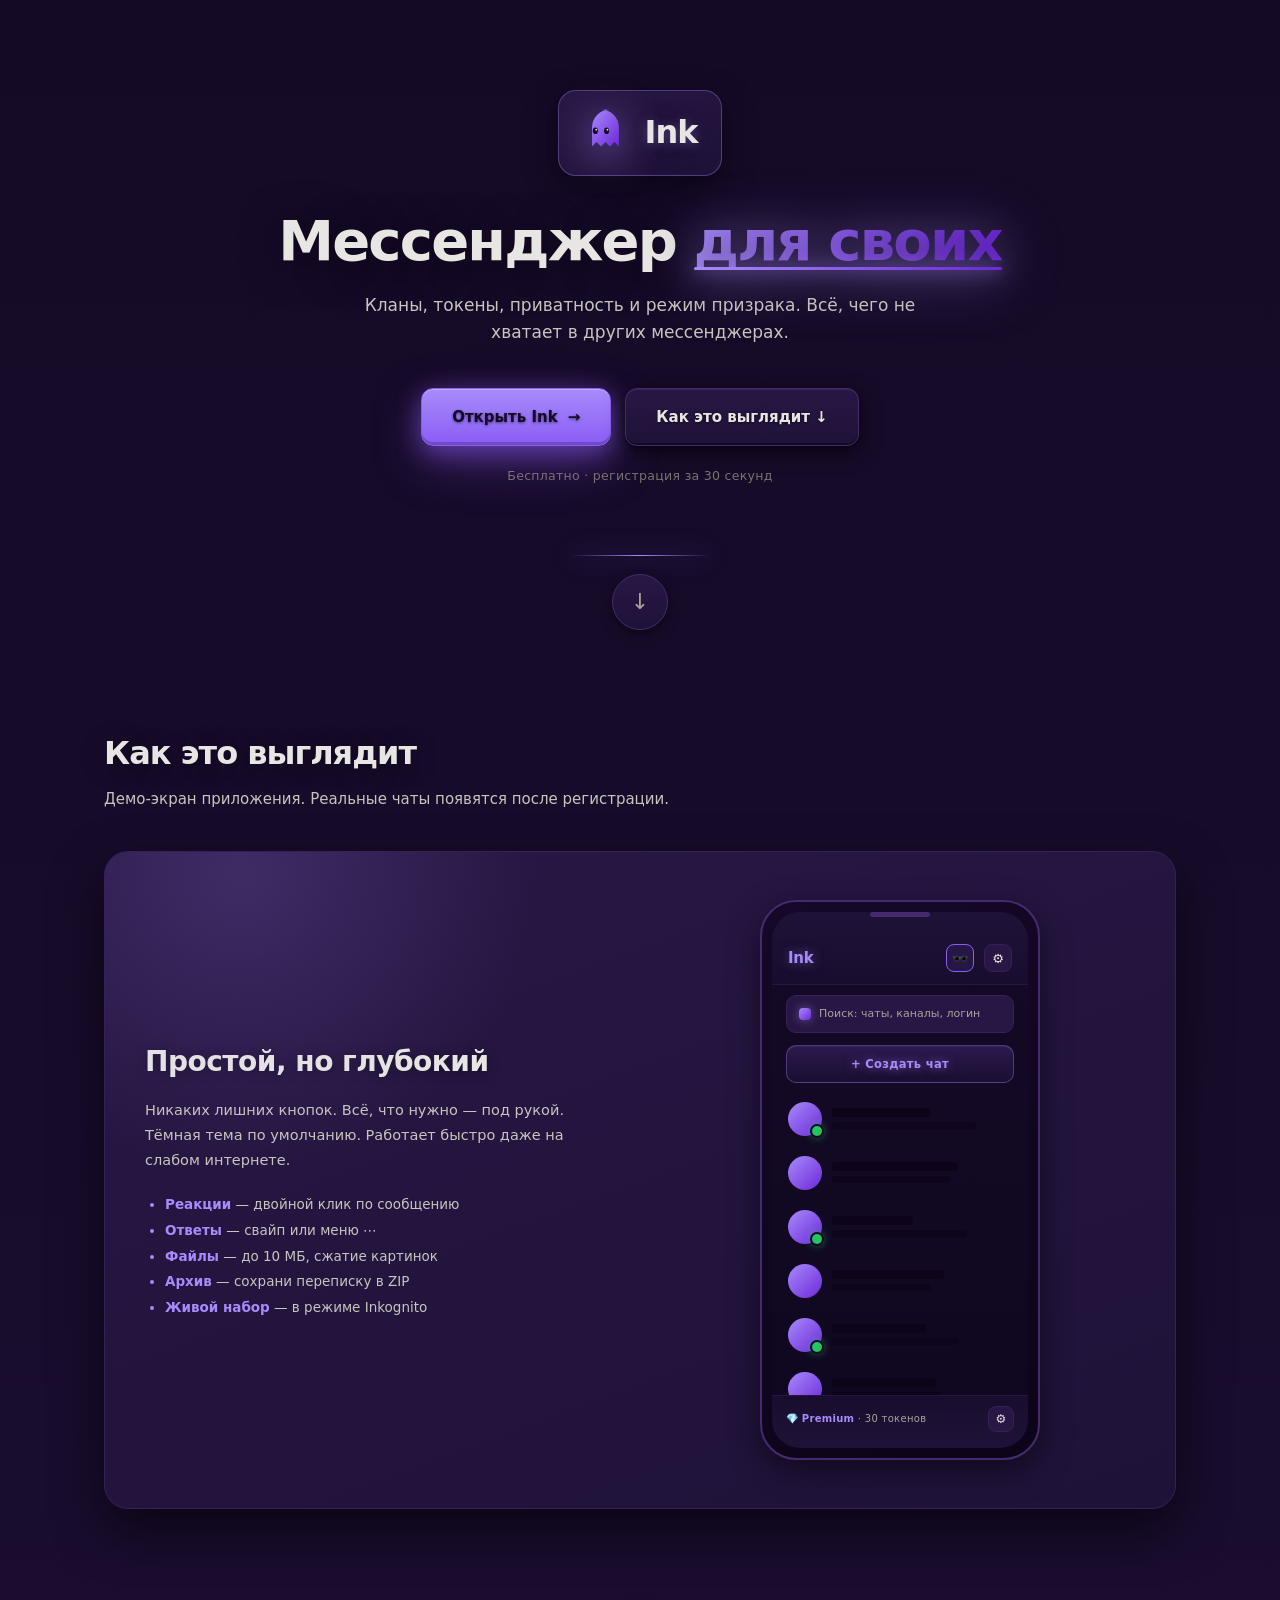
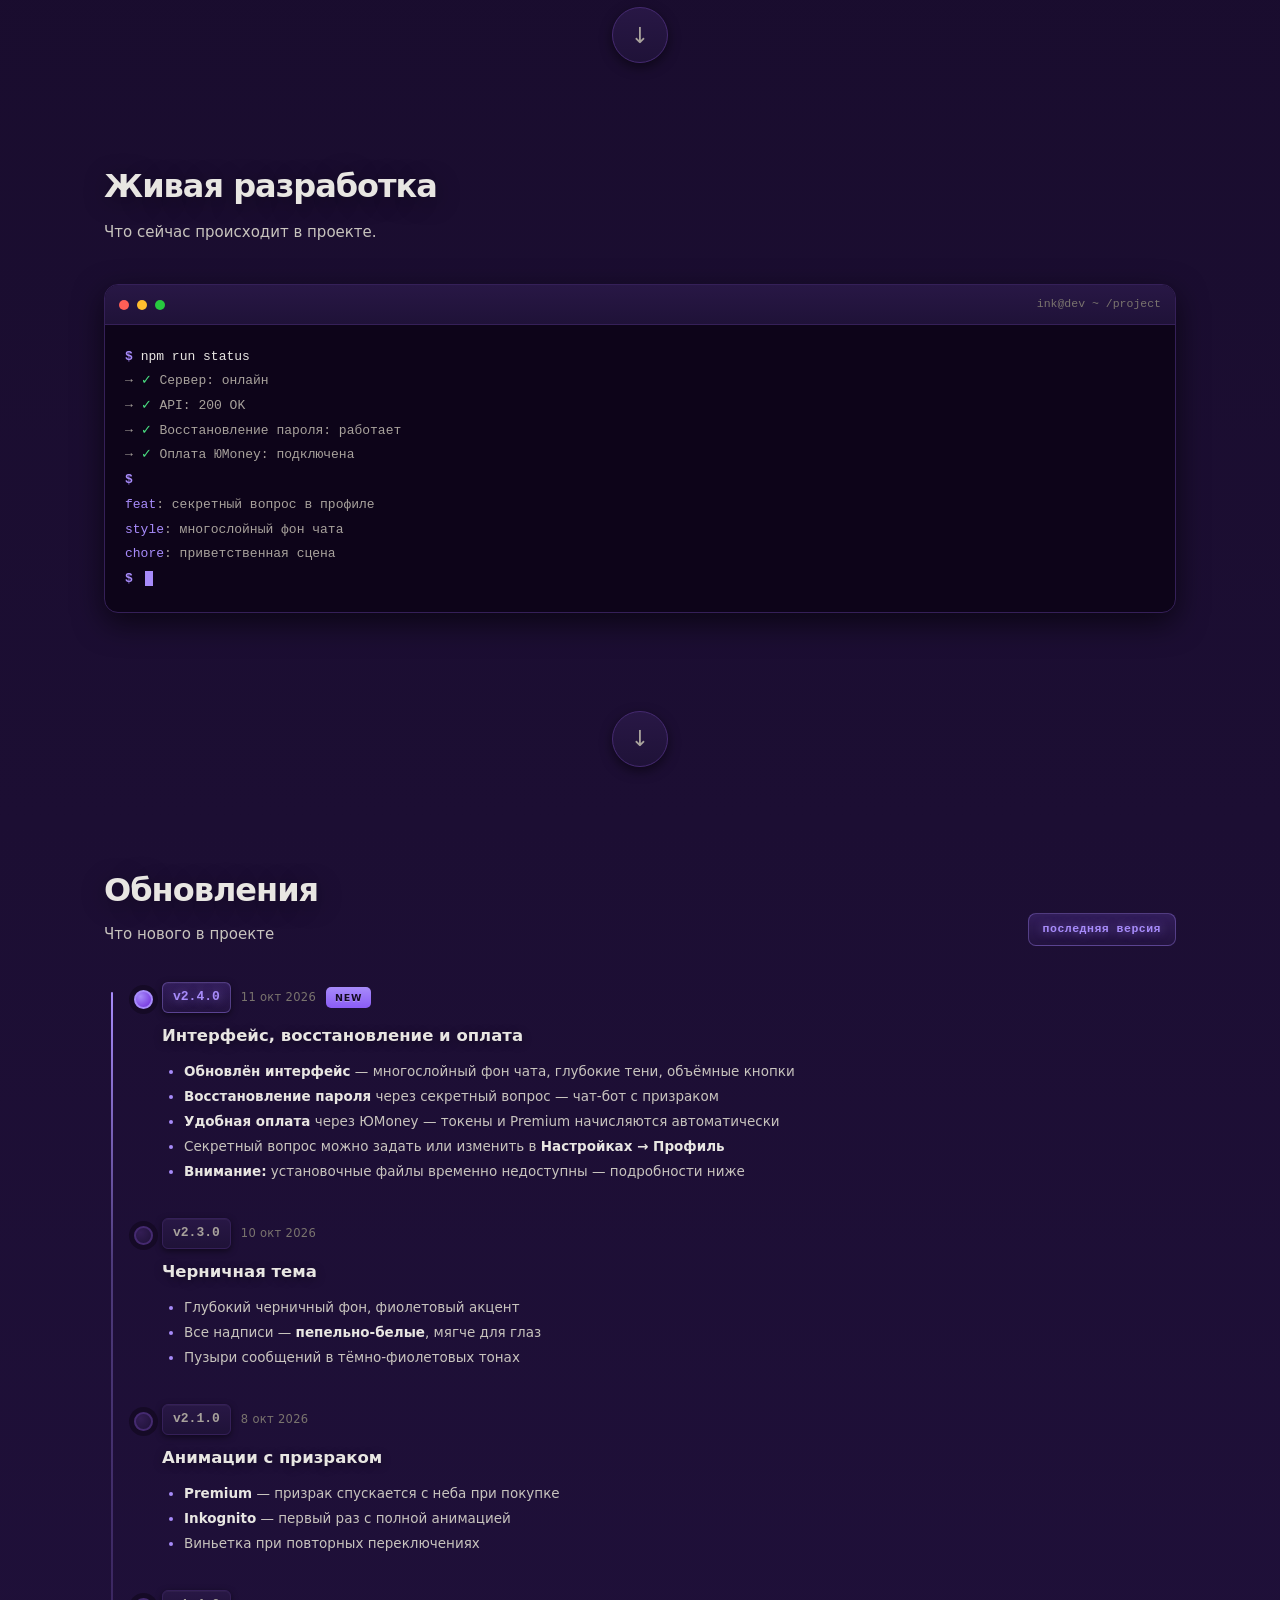
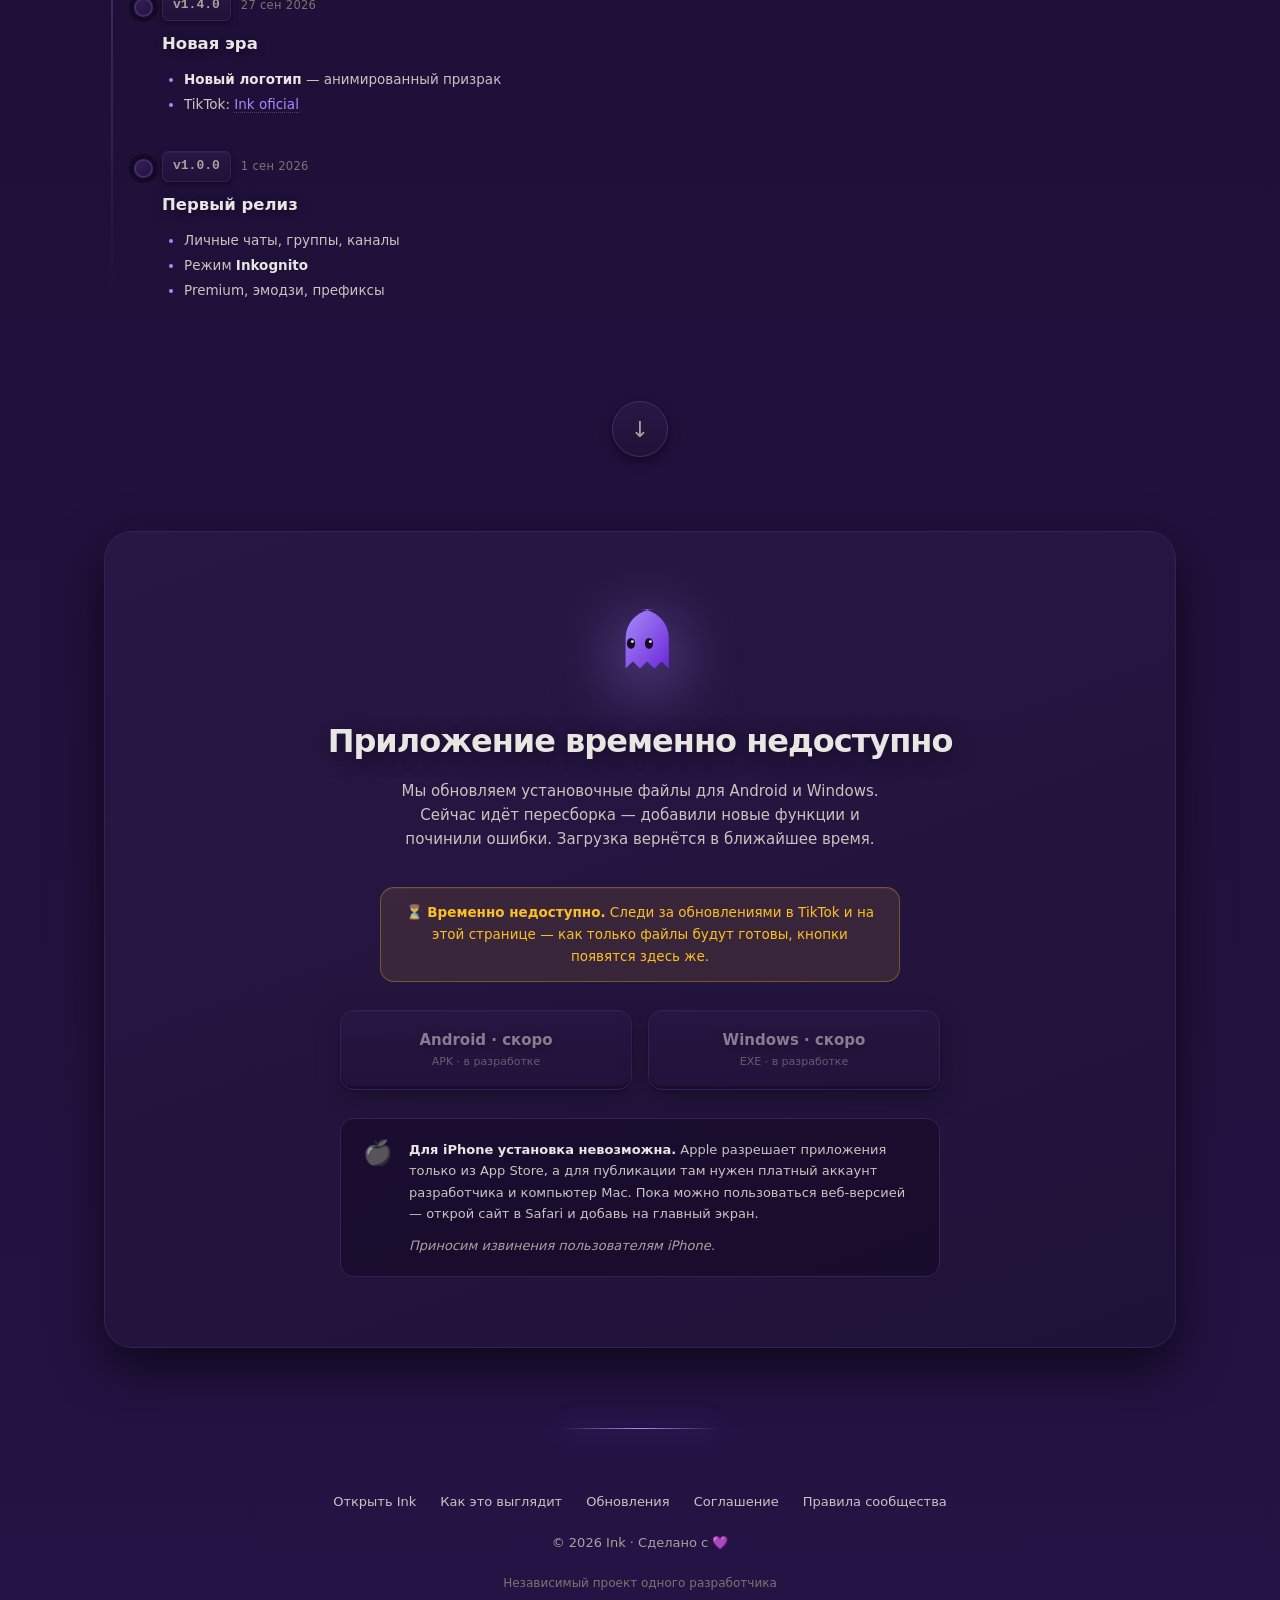
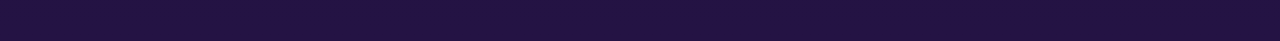
==== index.html @ 6bc1bd95 "Add files via upload" ====
<!DOCTYPE html>
<html lang="ru">
<head>
<meta charset="UTF-8"/>
<meta name="viewport" content="width=device-width,initial-scale=1"/>
<title>Ink</title>
<link rel="icon" href="data:image/svg+xml,<svg xmlns='http://www.w3.org/2000/svg' viewBox='0 0 32 32'><circle cx='16' cy='16' r='14' fill='%238b5cf6'/><text x='16' y='22' text-anchor='middle' fill='white' font-size='20' font-weight='bold' font-family='sans-serif'>I</text></svg>"/>
<style>
:root{
  --bg:#150a26;--wall-1:#150a26;--wall-2:#1c0e33;--wall-3:#241344;--floor:#0d0620;
  --panel:#1f1238;--panel2:#281745;--panel3:#331d54;
  --border:#261540;--border2:#352058;--border3:#452a70;
  --accent:#8b5cf6;--accent-bright:#a78bfa;--accent-dark:#6d28d9;--accent-deep:#4c1d95;
  --accent-soft:rgba(139,92,246,.10);--accent-mid:rgba(139,92,246,.18);
  --accent-line:rgba(167,139,250,.35);--accent-glow:rgba(167,139,250,.55);
  --text:#e8e6e2;--text2:#c8c4be;--muted:#a8a29c;--muted2:#7a746e;
  --warn:#fbbf24;
}
*{box-sizing:border-box;-webkit-tap-highlight-color:transparent}
html{scroll-behavior:smooth}
body{margin:0;background:var(--bg);color:var(--text);font-family:system-ui,-apple-system,"Segoe UI",Roboto,sans-serif;line-height:1.6;overflow-x:hidden;min-height:100vh;-webkit-font-smoothing:antialiased;perspective:1400px}

.room{position:fixed;inset:0;z-index:-3;pointer-events:none;overflow:hidden}
.room .back-wall{position:absolute;inset:0;background:linear-gradient(180deg,var(--wall-1) 0%,var(--wall-2) 50%,var(--wall-3) 100%)}
.room .back-wall::before{content:'';position:absolute;inset:0;background-image:linear-gradient(rgba(167,139,250,.04) 1px,transparent 1px),linear-gradient(90deg,rgba(167,139,250,.04) 1px,transparent 1px);background-size:72px 72px;mask-image:radial-gradient(ellipse at 50% 30%,black 20%,transparent 75%);-webkit-mask-image:radial-gradient(ellipse at 50% 30%,black 20%,transparent 75%)}
.room .back-wall::after{content:'';position:absolute;top:-10%;left:50%;transform:translateX(-50%);width:min(900px,100vw);height:min(900px,100vw);background:radial-gradient(circle,rgba(167,139,250,.14),transparent 60%);animation:wallGlow 10s ease-in-out infinite;will-change:opacity}
@keyframes wallGlow{0%,100%{opacity:.6}50%{opacity:1}}
.room .floor{position:absolute;left:0;right:0;bottom:0;height:40vh;background:linear-gradient(180deg,transparent,var(--floor));transform:perspective(600px) rotateX(50deg);transform-origin:bottom}
.room .floor::before{content:'';position:absolute;inset:0;background-image:linear-gradient(rgba(167,139,250,.06) 1px,transparent 1px),linear-gradient(90deg,rgba(167,139,250,.06) 1px,transparent 1px);background-size:60px 60px;mask-image:linear-gradient(180deg,black,transparent 90%);-webkit-mask-image:linear-gradient(180deg,black,transparent 90%)}

.particles{position:fixed;inset:0;z-index:-2;pointer-events:none;overflow:hidden}
.particle{position:absolute;width:2px;height:2px;border-radius:50%;background:var(--accent-bright);box-shadow:0 0 8px var(--accent-glow);opacity:.3;animation:particleFloat linear infinite}
@keyframes particleFloat{0%{transform:translateY(0) translateX(0);opacity:0}10%{opacity:.6}90%{opacity:.6}100%{transform:translateY(-100vh) translateX(20px);opacity:0}}

.cursor-dot,.cursor-ring{position:fixed;top:0;left:0;pointer-events:none;z-index:9999;border-radius:50%;transform:translate(-50%,-50%);will-change:transform}
.cursor-dot{width:6px;height:6px;background:var(--accent-bright);box-shadow:0 0 12px var(--accent-glow)}
.cursor-ring{width:32px;height:32px;border:1px solid var(--accent-line);background:transparent;transition:width .25s, height .25s, border-color .25s}
.cursor-ring.hover{width:48px;height:48px;border-color:var(--accent);background:rgba(167,139,250,.08)}
.cursor-ring.click{width:20px;height:20px;border-color:var(--accent-bright);background:rgba(167,139,250,.25)}
@media(max-width:900px){.cursor-dot,.cursor-ring{display:none}body{cursor:auto}}

.wrap{max-width:1120px;margin:0 auto;padding:0 24px;position:relative;z-index:1}

header{padding:90px 0 70px;text-align:center;position:relative}
header::after{content:'';position:absolute;left:50%;bottom:0;width:140px;height:1px;background:linear-gradient(90deg,transparent,var(--accent-bright),transparent);transform:translateX(-50%);box-shadow:0 0 24px var(--accent)}
.logo{display:inline-flex;align-items:center;gap:16px;margin-bottom:34px;padding:14px 24px 14px 14px;background:linear-gradient(160deg,var(--panel2),var(--panel));border:1px solid var(--accent-line);border-radius:18px;box-shadow:0 20px 50px rgba(0,0,0,.5),0 0 60px rgba(139,92,246,.20),inset 0 1px 0 rgba(232,230,226,.06),inset 0 -2px 0 rgba(0,0,0,.4);animation:logoEnter 1s cubic-bezier(.2,.9,.3,1) both;position:relative;transition:transform .3s, box-shadow .3s}
.logo:hover{transform:translateY(-3px);box-shadow:0 30px 70px rgba(0,0,0,.6),0 0 100px rgba(167,139,250,.35),inset 0 1px 0 rgba(232,230,226,.08),inset 0 -2px 0 rgba(0,0,0,.4)}
.logo::after{content:'';position:absolute;left:20px;right:20px;bottom:-14px;height:12px;background:radial-gradient(ellipse at center,rgba(167,139,250,.5),transparent 70%);filter:blur(8px);animation:logoShadow 3.4s ease-in-out infinite}
@keyframes logoShadow{0%,100%{opacity:.5;transform:scaleX(.9)}50%{opacity:.9;transform:scaleX(1.1)}}
@keyframes logoEnter{from{opacity:0;transform:translateY(30px) scale(.9)}to{opacity:1;transform:translateY(0) scale(1)}}
.logo .ghost{width:56px;height:56px;filter:drop-shadow(0 8px 20px rgba(167,139,250,.7));animation:ghostFloat 3.4s ease-in-out infinite}
.logo .ghost .eye{animation:blink 4.2s ease-in-out infinite;transform-origin:center}
@keyframes ghostFloat{0%,100%{transform:translateY(0) rotate(-2deg)}50%{transform:translateY(-8px) rotate(2deg)}}
@keyframes blink{0%,42%,58%,100%{transform:scaleY(1)}50%{transform:scaleY(.15)}}
.logo .name{font-size:32px;font-weight:800;letter-spacing:-1px;color:var(--text);text-shadow:0 2px 12px rgba(167,139,250,.4),0 4px 24px rgba(0,0,0,.6)}

h1{font-size:clamp(32px,5.6vw,56px);font-weight:800;margin:0 0 20px;line-height:1.1;letter-spacing:-1.8px;animation:fadeUp .9s .1s cubic-bezier(.2,.9,.3,1) both;text-shadow:0 6px 40px rgba(0,0,0,.5);color:var(--text)}
h1 .accent{position:relative;display:inline-block;background:linear-gradient(90deg,var(--accent-bright),var(--accent-dark));-webkit-background-clip:text;-webkit-text-fill-color:transparent;background-clip:text;filter:drop-shadow(0 4px 24px rgba(167,139,250,.6))}
h1 .accent::after{content:'';position:absolute;left:0;right:0;bottom:2px;height:3px;background:linear-gradient(90deg,var(--accent-bright),var(--accent-dark));border-radius:2px;transform:scaleX(0);transform-origin:left;animation:underline .9s .6s cubic-bezier(.2,.9,.3,1) forwards;box-shadow:0 0 16px var(--accent-bright)}
@keyframes underline{to{transform:scaleX(1)}}

.subtitle{font-size:clamp(15px,1.9vw,17px);color:var(--text2);max-width:620px;margin:0 auto 42px;animation:fadeUp .9s .2s cubic-bezier(.2,.9,.3,1) both}
.actions{display:flex;gap:14px;justify-content:center;flex-wrap:wrap;animation:fadeUp .9s .3s cubic-bezier(.2,.9,.3,1) both}
.btn{display:inline-flex;align-items:center;gap:10px;padding:16px 30px;border:1px solid var(--border3);background:linear-gradient(180deg,var(--panel2),var(--panel));color:var(--text);text-decoration:none;border-radius:12px;font-size:15px;font-weight:600;transition:all .3s cubic-bezier(.2,.9,.3,1);cursor:pointer;font-family:inherit;position:relative;box-shadow:0 6px 20px rgba(0,0,0,.5),0 2px 4px rgba(0,0,0,.4),inset 0 1px 0 rgba(232,230,226,.06),inset 0 -2px 0 rgba(0,0,0,.4);text-shadow:0 1px 3px rgba(0,0,0,.5)}
.btn:hover{border-color:var(--accent-line);transform:translateY(-4px);box-shadow:0 16px 40px rgba(0,0,0,.6),0 0 32px rgba(139,92,246,.4),inset 0 1px 0 rgba(232,230,226,.08),inset 0 -2px 0 rgba(0,0,0,.4)}
.btn:active{transform:translateY(-1px) scale(.99)}
.btn.primary{background:linear-gradient(180deg,var(--accent-bright),var(--accent));border-color:var(--accent);color:#150a26;font-weight:700;box-shadow:0 6px 24px rgba(139,92,246,.5),0 16px 48px rgba(139,92,246,.35),inset 0 1px 0 rgba(232,230,226,.4),inset 0 -3px 0 rgba(0,0,0,.2)}
.btn.primary:hover{background:linear-gradient(180deg,#c4b0ff,var(--accent-bright));box-shadow:0 12px 40px rgba(139,92,246,.7),0 24px 70px rgba(139,92,246,.45),inset 0 1px 0 rgba(232,230,226,.5),inset 0 -3px 0 rgba(0,0,0,.2)}
.btn.primary .arrow{transition:transform .3s}
.btn.primary:hover .arrow{transform:translateX(6px)}

.hint{font-size:12.5px;color:var(--muted2);margin-top:20px;letter-spacing:.3px;animation:fadeUp .9s .4s cubic-bezier(.2,.9,.3,1) both}

@keyframes fadeUp{from{opacity:0;transform:translateY(28px)}to{opacity:1;transform:translateY(0)}}
.reveal{opacity:0;transform:translateY(36px);transition:opacity .9s cubic-bezier(.2,.9,.3,1), transform .9s cubic-bezier(.2,.9,.3,1)}
.reveal.visible{opacity:1;transform:translateY(0)}

section{padding:80px 0;position:relative}
section h2{font-size:clamp(24px,3.4vw,32px);font-weight:800;margin:0 0 8px;letter-spacing:-1px;text-shadow:0 4px 24px rgba(0,0,0,.4);color:var(--text)}
section .desc{color:var(--text2);margin:0 0 40px;font-size:15px}

.preview-box{padding:48px 40px;background:linear-gradient(160deg,var(--panel2),var(--panel));border:1px solid var(--border2);border-radius:24px;box-shadow:0 30px 80px rgba(0,0,0,.6),0 4px 8px rgba(0,0,0,.4),inset 0 1px 0 rgba(232,230,226,.05),inset 0 -4px 0 rgba(0,0,0,.4);display:grid;grid-template-columns:1fr 1fr;gap:48px;align-items:center;position:relative;overflow:hidden}
.preview-box::before{content:'';position:absolute;top:-50%;left:-20%;width:700px;height:700px;background:radial-gradient(circle,rgba(167,139,250,.18),transparent 60%);pointer-events:none}
.preview-text h3{font-size:clamp(22px,3vw,28px);font-weight:800;margin:0 0 14px;letter-spacing:-.5px;text-shadow:0 2px 12px rgba(0,0,0,.4);color:var(--text)}
.preview-text p{color:var(--text2);font-size:14.5px;line-height:1.7;margin:0 0 20px}
.preview-text ul{margin:0;padding-left:20px;font-size:13.5px;color:var(--text2);line-height:1.9}
.preview-text ul li::marker{color:var(--accent-bright)}
.preview-text ul li b{color:var(--accent-bright);font-weight:600}

.phone-mock{width:280px;height:560px;margin:0 auto;background:linear-gradient(160deg,#150828,#0d0419);border:2px solid var(--border3);border-radius:36px;padding:10px;position:relative;box-shadow:0 40px 100px rgba(0,0,0,.7),0 0 80px rgba(167,139,250,.25),inset 0 2px 0 rgba(232,230,226,.06),inset 0 -4px 0 rgba(0,0,0,.6);transform:rotateY(-8deg) rotateX(4deg);transition:transform .5s cubic-bezier(.2,.9,.3,1);will-change:transform}
.phone-mock:hover{transform:rotateY(0) rotateX(0) scale(1.02)}
.phone-mock::before{content:'';position:absolute;top:10px;left:50%;transform:translateX(-50%);width:60px;height:5px;border-radius:3px;background:var(--border3);z-index:5}
.phone-screen{width:100%;height:100%;border-radius:28px;background:linear-gradient(180deg,#150a26,#0f0720);overflow:hidden;position:relative;display:flex;flex-direction:column}

.app-header{padding:32px 16px 12px;display:flex;align-items:center;gap:10px;border-bottom:1px solid var(--border);background:linear-gradient(180deg,#1f1238,#180d2e);flex-shrink:0}
.app-header .title{font-size:15px;font-weight:800;color:var(--accent-bright);letter-spacing:-.3px;margin-right:auto;text-shadow:0 0 12px rgba(167,139,250,.5)}
.app-header .icon-btn{width:28px;height:28px;border-radius:8px;border:1px solid var(--border2);background:var(--panel2);display:flex;align-items:center;justify-content:center;font-size:13px;transition:all .25s;cursor:pointer;position:relative;color:inherit;font-family:inherit;padding:0}
.app-header .icon-btn:hover{border-color:var(--accent-line);background:var(--accent-soft);transform:scale(1.05)}
.app-header .icon-btn.active{border-color:var(--accent);background:var(--accent-soft);box-shadow:0 0 16px rgba(167,139,250,.5)}
.app-header .icon-btn.active::after{content:'';position:absolute;inset:-3px;border-radius:10px;border:1px solid var(--accent-line);animation:iconPulse 2s ease-in-out infinite}
@keyframes iconPulse{0%,100%{opacity:.3;transform:scale(1)}50%{opacity:.8;transform:scale(1.08)}}

.app-search{margin:10px 14px 6px;padding:9px 12px;border-radius:10px;background:var(--panel2);border:1px solid var(--border2);font-size:11px;color:var(--muted);display:flex;align-items:center;gap:8px;flex-shrink:0;transition:all .25s}
.app-search:hover{border-color:var(--accent-line)}
.app-search .dot{width:12px;height:12px;border-radius:4px;background:linear-gradient(135deg,var(--accent-bright),var(--accent-dark));box-shadow:0 0 10px rgba(167,139,250,.5)}

.app-create{margin:6px 14px 10px;padding:11px;border-radius:10px;border:1px solid var(--accent-line);background:linear-gradient(180deg,rgba(139,92,246,.20),rgba(139,92,246,.06));color:var(--accent-bright);font-size:11.5px;font-weight:700;text-align:center;flex-shrink:0;cursor:pointer;transition:all .25s;letter-spacing:.3px;text-shadow:0 0 10px rgba(167,139,250,.6);box-shadow:inset 0 1px 0 rgba(232,230,226,.06);font-family:inherit;position:relative;overflow:hidden}
.app-create:hover{background:linear-gradient(180deg,rgba(139,92,246,.32),rgba(139,92,246,.12));transform:translateY(-1px)}

.app-chats{flex:1;overflow-y:auto;padding:0 8px 8px;display:flex;flex-direction:column;gap:2px}
.chat-sk{display:flex;align-items:center;gap:10px;padding:9px 8px;border-radius:12px;transition:background .2s;animation:chatIn .5s ease-out both}
.chat-sk:nth-child(1){animation-delay:.1s}.chat-sk:nth-child(2){animation-delay:.2s}.chat-sk:nth-child(3){animation-delay:.3s}
.chat-sk:nth-child(4){animation-delay:.4s}.chat-sk:nth-child(5){animation-delay:.5s}.chat-sk:nth-child(6){animation-delay:.6s}
@keyframes chatIn{from{opacity:0;transform:translateX(-8px)}to{opacity:1;transform:translateX(0)}}
.chat-sk:hover{background:rgba(167,139,250,.10)}
.chat-sk .av{width:34px;height:34px;border-radius:50%;flex-shrink:0;background:linear-gradient(135deg,var(--accent-bright),var(--accent-dark));box-shadow:0 2px 8px rgba(0,0,0,.5),inset 0 1px 0 rgba(232,230,226,.15)}
.chat-sk .av.online{position:relative}
.chat-sk .av.online::after{content:'';position:absolute;bottom:0;right:0;width:10px;height:10px;border-radius:50%;background:#22c55e;box-shadow:0 0 0 2px #150a26, 0 0 10px #22c55e;animation:onlinePulse 2s ease-in-out infinite}
@keyframes onlinePulse{0%,100%{opacity:1}50%{opacity:.5}}
.chat-sk .meta{flex:1;min-width:0;display:flex;flex-direction:column;gap:5px}
.chat-sk .name-blk{height:9px;border-radius:3px;background:linear-gradient(90deg,#0d0419,#150a26,#0d0419);background-size:200% 100%;animation:shimmer 3s linear infinite}
.chat-sk .last-blk{height:7px;border-radius:3px;background:linear-gradient(90deg,#0d0419,#120824,#0d0419);background-size:200% 100%;opacity:.7;animation:shimmer 3s linear infinite}
@keyframes shimmer{0%{background-position:200% 0}100%{background-position:-200% 0}}
.chat-sk:nth-child(1) .name-blk{width:55%}.chat-sk:nth-child(2) .name-blk{width:70%}.chat-sk:nth-child(3) .name-blk{width:45%}
.chat-sk:nth-child(4) .name-blk{width:62%}.chat-sk:nth-child(5) .name-blk{width:52%}.chat-sk:nth-child(6) .name-blk{width:58%}
.chat-sk:nth-child(1) .last-blk{width:80%}.chat-sk:nth-child(2) .last-blk{width:65%}.chat-sk:nth-child(3) .last-blk{width:75%}
.chat-sk:nth-child(4) .last-blk{width:55%}.chat-sk:nth-child(5) .last-blk{width:70%}.chat-sk:nth-child(6) .last-blk{width:60%}

.app-footer{padding:10px 14px 16px;display:flex;align-items:center;gap:8px;border-top:1px solid var(--border);background:linear-gradient(180deg,#180d2e,#1f1238);flex-shrink:0}
.app-footer .hint-text{font-size:10px;color:var(--muted);margin-right:auto;letter-spacing:.3px}
.app-footer .hint-text b{color:var(--accent-bright);font-weight:600}
.app-footer .gear{width:26px;height:26px;border-radius:8px;border:1px solid var(--border2);background:var(--panel2);display:flex;align-items:center;justify-content:center;font-size:12px;cursor:pointer;transition:all .25s;padding:0;color:inherit;font-family:inherit}
.app-footer .gear:hover{border-color:var(--accent-line);background:var(--accent-soft);transform:rotate(45deg)}

.settings-overlay{position:absolute;inset:0;background:rgba(10,4,25,.8);border-radius:28px;display:none;align-items:center;justify-content:center;padding:20px;z-index:20;animation:ovIn .25s ease-out}
.settings-overlay.open{display:flex}
@keyframes ovIn{from{opacity:0}to{opacity:1}}
.settings-panel{width:100%;background:linear-gradient(160deg,var(--panel2),var(--panel));border:1px solid var(--border2);border-radius:16px;padding:16px 14px;box-shadow:0 20px 60px rgba(0,0,0,.7),0 0 30px rgba(167,139,250,.25),inset 0 1px 0 rgba(232,230,226,.05);animation:panelIn .3s cubic-bezier(.2,.9,.3,1.2);max-height:100%;overflow-y:auto}
@keyframes panelIn{from{opacity:0;transform:scale(.92) translateY(10px)}to{opacity:1;transform:scale(1) translateY(0)}}
.settings-panel .sp-header{display:flex;align-items:center;justify-content:space-between;margin-bottom:12px;padding-bottom:10px;border-bottom:1px solid var(--border)}
.settings-panel .sp-header h4{margin:0;font-size:13px;font-weight:800;color:var(--text);letter-spacing:.3px}
.settings-panel .sp-header .close-btn{width:22px;height:22px;border-radius:6px;border:1px solid var(--border2);background:var(--panel2);color:var(--muted);display:flex;align-items:center;justify-content:center;font-size:12px;cursor:pointer;transition:all .2s;padding:0;font-family:inherit}
.settings-panel .sp-header .close-btn:hover{border-color:var(--accent-line);color:var(--accent-bright)}
.sp-list{display:flex;flex-direction:column;gap:2px}
.sp-item{display:flex;align-items:center;gap:10px;padding:9px 10px;border-radius:8px;font-size:11.5px;color:var(--text2);transition:all .2s;cursor:default;position:relative}
.sp-item:hover{background:rgba(167,139,250,.12);transform:translateX(3px)}
.sp-item:hover .arrow{color:var(--accent-bright);transform:translateX(3px)}
.sp-item .ico{width:20px;height:20px;border-radius:6px;background:var(--accent-soft);border:1px solid var(--accent-line);display:flex;align-items:center;justify-content:center;font-size:10px;flex-shrink:0;color:var(--accent-bright);transition:all .2s}
.sp-item:hover .ico{background:rgba(167,139,250,.25);box-shadow:0 0 10px rgba(167,139,250,.4)}
.sp-item .lbl{flex:1}
.sp-item .arrow{color:var(--muted2);font-size:12px;transition:all .2s}

.terminal{background:#0d0419;border:1px solid var(--border2);border-radius:14px;padding:0;overflow:hidden;box-shadow:0 20px 60px rgba(0,0,0,.6),0 0 40px rgba(167,139,250,.15),inset 0 1px 0 rgba(232,230,226,.04),inset 0 -3px 0 rgba(0,0,0,.6);font-family:ui-monospace,Menlo,Consolas,monospace;font-size:13px}
.terminal-bar{padding:10px 14px;background:linear-gradient(180deg,var(--panel2),var(--panel));border-bottom:1px solid var(--border2);display:flex;align-items:center;gap:8px}
.terminal-bar .tdot{width:10px;height:10px;border-radius:50%}
.terminal-bar .tdot:nth-child(1){background:#ff5f56}.terminal-bar .tdot:nth-child(2){background:#ffbd2e}.terminal-bar .tdot:nth-child(3){background:#27c93f}
.terminal-bar .tname{margin-left:auto;font-size:11.5px;color:var(--muted2)}
.terminal-body{padding:20px;line-height:1.9;min-height:240px}
.terminal-body .line{display:block;white-space:pre-wrap;word-break:break-all;opacity:0;animation:lineIn .3s ease-out forwards}
@keyframes lineIn{from{opacity:0;transform:translateX(-8px)}to{opacity:1;transform:translateX(0)}}
.terminal-body .prompt{color:var(--accent-bright);font-weight:700}
.terminal-body .cmd{color:var(--text)}
.terminal-body .out{color:var(--muted)}
.terminal-body .ok{color:#4ade80}
.terminal-body .warn{color:var(--accent-bright)}
.terminal-body .cursor{display:inline-block;width:8px;height:15px;background:var(--accent-bright);vertical-align:middle;animation:cursorBlink 1s steps(2) infinite;margin-left:4px}
@keyframes cursorBlink{50%{opacity:0}}

.updates-head{display:flex;align-items:flex-end;justify-content:space-between;gap:14px;flex-wrap:wrap;margin-bottom:36px}
.updates-head h2{margin:0}
.updates-head .ver{font-size:11.5px;font-weight:700;padding:6px 14px;border-radius:8px;background:linear-gradient(180deg,rgba(139,92,246,.20),rgba(139,92,246,.06));border:1px solid var(--accent-line);color:var(--accent-bright);letter-spacing:.5px;font-family:ui-monospace,Menlo,monospace;box-shadow:0 6px 20px rgba(139,92,246,.3),inset 0 1px 0 rgba(167,139,250,.25),inset 0 -2px 0 rgba(0,0,0,.3);animation:verPulse 2.4s ease-in-out infinite;text-shadow:0 0 10px rgba(167,139,250,.6)}
@keyframes verPulse{0%,100%{box-shadow:0 6px 20px rgba(139,92,246,.3),inset 0 1px 0 rgba(167,139,250,.25),inset 0 -2px 0 rgba(0,0,0,.3),0 0 0 0 rgba(139,92,246,.4)}50%{box-shadow:0 6px 20px rgba(139,92,246,.4),inset 0 1px 0 rgba(167,139,250,.35),inset 0 -2px 0 rgba(0,0,0,.3),0 0 0 10px rgba(139,92,246,0)}}

.updates-list{position:relative;padding-left:32px}
.updates-list::before{content:'';position:absolute;left:7px;top:10px;bottom:10px;width:2px;background:linear-gradient(180deg,var(--accent-bright),var(--accent-line) 30%,var(--border2) 80%,transparent);box-shadow:0 0 12px rgba(167,139,250,.6),2px 0 6px rgba(0,0,0,.5);border-radius:1px}
.update-item{position:relative;padding:0 0 34px 26px;transition:transform .3s cubic-bezier(.2,.9,.3,1)}
.update-item:hover{transform:translateX(6px)}
.update-item:last-child{padding-bottom:0}
.update-item::before{content:'';position:absolute;left:-2px;top:8px;width:15px;height:15px;border-radius:50%;background:radial-gradient(circle at 30% 30%,var(--panel3),var(--panel));border:2px solid var(--border3);z-index:1;transition:all .3s;box-shadow:0 0 0 5px var(--bg),0 4px 10px rgba(0,0,0,.6)}
.update-item:hover::before{border-color:var(--accent-bright);box-shadow:0 0 0 5px var(--bg),0 0 20px var(--accent-bright),0 4px 10px rgba(0,0,0,.6)}
.update-item.latest::before{background:radial-gradient(circle at 30% 30%,var(--accent-bright),var(--accent-dark));border-color:var(--accent-bright);animation:dotPulse 2s ease-in-out infinite;box-shadow:0 0 0 5px var(--bg),0 0 24px var(--accent-bright)}
@keyframes dotPulse{0%,100%{box-shadow:0 0 0 5px var(--bg),0 0 24px var(--accent-bright)}50%{box-shadow:0 0 0 5px var(--bg),0 0 40px var(--accent-bright),0 0 0 10px rgba(167,139,250,0)}}
.update-item .ver-row{display:flex;align-items:center;gap:10px;flex-wrap:wrap;margin-bottom:10px}
.update-item .ver{font-size:13px;font-weight:800;color:var(--muted);font-family:ui-monospace,Menlo,monospace;padding:4px 10px;background:linear-gradient(180deg,var(--panel2),var(--panel));border:1px solid var(--border2);border-radius:6px;box-shadow:inset 0 1px 0 rgba(232,230,226,.04),0 2px 6px rgba(0,0,0,.5);transition:all .25s}
.update-item:hover .ver{color:var(--accent-bright);border-color:var(--accent-line);box-shadow:inset 0 1px 0 rgba(232,230,226,.06),0 0 16px rgba(167,139,250,.35)}
.update-item.latest .ver{color:var(--accent-bright);border-color:var(--accent-line);background:linear-gradient(180deg,rgba(139,92,246,.20),rgba(139,92,246,.06));text-shadow:0 0 10px rgba(167,139,250,.5)}
.update-item .date{font-size:11.5px;color:var(--muted2);letter-spacing:.3px}
.update-item .new-tag{font-size:9.5px;font-weight:800;padding:3px 9px;border-radius:5px;background:linear-gradient(180deg,var(--accent-bright),var(--accent));color:#150a26;letter-spacing:.8px;box-shadow:0 4px 16px rgba(167,139,250,.55),inset 0 1px 0 rgba(232,230,226,.4),inset 0 -2px 0 rgba(0,0,0,.15);text-shadow:0 1px 0 rgba(232,230,226,.3)}
.update-item .title{font-weight:700;font-size:16.5px;margin-bottom:10px;text-shadow:0 2px 10px rgba(0,0,0,.4);color:var(--text)}
.update-item ul{margin:0;padding-left:22px;font-size:13.5px;color:var(--text2);line-height:1.85}
.update-item:hover ul li{color:var(--text)}
.update-item ul li::marker{color:var(--accent-bright)}
.update-item ul li b{color:var(--text);font-weight:600}
.update-item ul li a{color:var(--accent-bright);text-decoration:none;border-bottom:1px dotted var(--accent-line)}
.update-item ul li a:hover{color:#c4b0ff}

.download-section{padding:70px 40px;background:linear-gradient(160deg,var(--panel2) 0%,var(--panel) 100%);border:1px solid var(--border2);border-radius:28px;text-align:center;margin:80px 0;position:relative;overflow:hidden;transition:all .4s;box-shadow:0 40px 100px rgba(0,0,0,.7),0 8px 20px rgba(0,0,0,.5),inset 0 1px 0 rgba(232,230,226,.05),inset 0 -6px 0 rgba(0,0,0,.5)}
.download-section::before{content:'';position:absolute;top:-60%;left:50%;width:min(800px,100vw);height:min(800px,100vw);background:radial-gradient(circle,rgba(167,139,250,.22),transparent 65%);transform:translateX(-50%);pointer-events:none;animation:dlGlow 8s ease-in-out infinite;will-change:opacity}
@keyframes dlGlow{0%,100%{opacity:.5}50%{opacity:1}}
.download-section:hover{transform:translateY(-6px);border-color:var(--accent-line);box-shadow:0 60px 130px rgba(0,0,0,.8),0 12px 30px rgba(0,0,0,.6),0 0 100px rgba(167,139,250,.3),inset 0 1px 0 rgba(232,230,226,.08),inset 0 -6px 0 rgba(0,0,0,.5)}
.download-section > *{position:relative;z-index:1}
.download-section .d-ghost{width:90px;height:90px;margin:0 auto 24px;display:block;filter:drop-shadow(0 14px 34px rgba(167,139,250,.8));animation:ghostFly 5s ease-in-out infinite}
.download-section .d-ghost .eye{animation:blink 4.2s ease-in-out infinite;transform-origin:center}
@keyframes ghostFly{0%,100%{transform:translateY(0) translateX(-4px) rotate(-2deg)}25%{transform:translateY(-14px) translateX(0) rotate(0)}50%{transform:translateY(0) translateX(4px) rotate(2deg)}75%{transform:translateY(-12px) translateX(0) rotate(0)}}
.download-section h3{font-size:clamp(24px,3.4vw,32px);font-weight:800;margin:0 0 12px;letter-spacing:-1px;text-shadow:0 4px 20px rgba(0,0,0,.5);color:var(--text)}
.download-section > p{color:var(--text2);font-size:15px;margin:0 auto 36px;max-width:520px}
.download-grid{display:grid;grid-template-columns:repeat(auto-fit,minmax(240px,1fr));gap:16px;max-width:600px;margin:0 auto}
.download-btn{display:flex;align-items:center;justify-content:center;padding:20px 24px;background:linear-gradient(180deg,var(--panel2),var(--panel));border:1px solid var(--border3);border-radius:14px;color:var(--text);text-decoration:none;transition:all .3s cubic-bezier(.2,.9,.3,1);position:relative;overflow:hidden;box-shadow:0 8px 24px rgba(0,0,0,.5),0 2px 4px rgba(0,0,0,.4),inset 0 1px 0 rgba(232,230,226,.05),inset 0 -3px 0 rgba(0,0,0,.5)}
.download-btn .meta{display:flex;flex-direction:column;align-items:center;line-height:1.3}
.download-btn .meta .big{font-size:15px;font-weight:700;text-shadow:0 2px 6px rgba(0,0,0,.5);color:var(--text)}
.download-btn .meta .small{font-size:11px;color:var(--muted);margin-top:4px}

.iphone-note{margin:28px auto 0;max-width:600px;padding:20px 22px;background:rgba(13,4,25,.4);border:1px solid var(--border2);border-radius:14px;display:flex;gap:16px;align-items:flex-start;text-align:left;font-size:13px;line-height:1.65;color:var(--text2);transition:all .3s;box-shadow:inset 0 1px 0 rgba(232,230,226,.03),0 6px 20px rgba(0,0,0,.5)}
.iphone-note:hover{border-color:var(--border3);background:rgba(13,4,25,.6)}
.iphone-note .em{font-size:24px;line-height:1;flex-shrink:0;margin-top:2px;filter:grayscale(1) opacity(.7)}
.iphone-note b{color:var(--text);font-weight:600}
.iphone-note .apology{color:var(--muted);margin-top:10px;font-style:italic}

.scroll-arrow{display:flex;justify-content:center;position:relative;z-index:2;padding:18px 0}
.scroll-arrow a{width:56px;height:56px;border-radius:50%;border:1px solid var(--border3);background:linear-gradient(180deg,var(--panel2),var(--panel));color:var(--muted);display:flex;align-items:center;justify-content:center;text-decoration:none;transition:all .3s cubic-bezier(.2,.9,.3,1.4);animation:arrowBob 2.4s ease-in-out infinite;font-size:22px;position:relative;box-shadow:0 10px 30px rgba(0,0,0,.5),0 3px 6px rgba(0,0,0,.5),inset 0 1px 0 rgba(232,230,226,.08),inset 0 -3px 0 rgba(0,0,0,.5)}
.scroll-arrow a::before{content:'';position:absolute;left:16px;right:16px;bottom:-12px;height:10px;background:radial-gradient(ellipse at center,rgba(0,0,0,.6),transparent 70%);filter:blur(6px);transition:all .3s}
.scroll-arrow a::after{content:'';position:absolute;inset:-6px;border-radius:50%;border:1px solid var(--accent-line);opacity:0;animation:ringPulse 2.4s ease-in-out infinite}
@keyframes ringPulse{0%,100%{opacity:0;transform:scale(.9)}50%{opacity:1;transform:scale(1)}}
.scroll-arrow a:hover{border-color:var(--accent-bright);color:var(--accent-bright);background:linear-gradient(180deg,rgba(139,92,246,.25),rgba(139,92,246,.08));transform:scale(1.12);box-shadow:0 16px 48px rgba(0,0,0,.6),0 0 40px rgba(167,139,250,.6),inset 0 1px 0 rgba(232,230,226,.12),inset 0 -3px 0 rgba(0,0,0,.5)}
@keyframes arrowBob{0%,100%{transform:translateY(0)}50%{transform:translateY(9px)}}

footer{padding:64px 0 48px;text-align:center;color:var(--muted);font-size:13px;position:relative}
footer::before{content:'';position:absolute;top:0;left:50%;transform:translateX(-50%);width:160px;height:1px;background:linear-gradient(90deg,transparent,var(--accent-bright),transparent);box-shadow:0 0 24px var(--accent)}
footer a{color:var(--text2);text-decoration:none;transition:color .2s;position:relative}
footer a::after{content:'';position:absolute;left:0;right:0;bottom:-2px;height:1px;background:var(--accent-bright);transform:scaleX(0);transform-origin:center;transition:transform .25s;box-shadow:0 0 10px var(--accent-bright)}
footer a:hover{color:var(--accent-bright)}
footer a:hover::after{transform:scaleX(1)}
footer .foot-links{display:flex;justify-content:center;flex-wrap:wrap;gap:24px;margin-bottom:20px}
footer .owner{margin-top:20px;font-size:12px;color:var(--muted2)}

.toast-box{position:fixed;bottom:24px;left:50%;transform:translateX(-50%);z-index:9998;display:flex;flex-direction:column;gap:8px;pointer-events:none;width:min(400px,calc(100vw - 32px))}
.toast{padding:12px 16px;background:linear-gradient(160deg,var(--panel2),var(--panel));border:1px solid var(--accent-line);border-radius:12px;font-size:13px;color:var(--text);box-shadow:0 20px 50px rgba(0,0,0,.6),0 0 30px rgba(167,139,250,.35),inset 0 1px 0 rgba(232,230,226,.06);animation:toastIn .35s cubic-bezier(.2,.9,.3,1.2);display:flex;align-items:center;gap:10px}
.toast.out{animation:toastOut .3s ease-in forwards}
.toast .ico{width:22px;height:22px;border-radius:6px;background:var(--accent-soft);border:1px solid var(--accent-line);display:flex;align-items:center;justify-content:center;color:var(--accent-bright);font-size:11px;flex-shrink:0}
.toast .txt{flex:1}
.toast .txt b{color:var(--accent-bright);font-weight:700}
@keyframes toastIn{from{opacity:0;transform:translateY(20px) scale(.9)}to{opacity:1;transform:translateY(0) scale(1)}}
@keyframes toastOut{to{opacity:0;transform:translateY(20px) scale(.95)}}

.ripple{position:absolute;border-radius:50%;background:rgba(232,230,226,.35);transform:scale(0);animation:rippleAnim .6s ease-out;pointer-events:none}
.btn.primary .ripple{background:rgba(232,230,226,.5)}
@keyframes rippleAnim{to{transform:scale(4);opacity:0}}

/* ============================================================ */
/* АДАПТАЦИЯ ПОД FPS: high ≥120, mid 90–119, low <90 */
/* ============================================================ */

/* perf-mid — 90–119 FPS: отключаем всё постоянное */
html.perf-mid .particles{display:none}
html.perf-mid .cursor-ring{display:none}
html.perf-mid .room .back-wall::after{display:none}
html.perf-mid .room .floor{display:none}
html.perf-mid .logo::after{display:none}
html.perf-mid .download-section::before{display:none}
html.perf-mid .updates-head .ver{animation:none}
html.perf-mid .update-item.latest::before{animation:none;box-shadow:0 0 0 5px var(--bg)}
html.perf-mid .update-item .new-tag{box-shadow:none}
html.perf-mid .app-header .icon-btn.active::after{display:none}
html.perf-mid .chat-sk .av.online::after{animation:none}
html.perf-mid .chat-sk .name-blk,
html.perf-mid .chat-sk .last-blk{animation:none;background:#0d0419;background-image:none}
html.perf-mid .chat-sk{animation:none}
html.perf-mid .scroll-arrow a{animation:none}
html.perf-mid .scroll-arrow a::after{display:none}
html.perf-mid .scroll-arrow a::before{display:none}
html.perf-mid .logo .ghost{animation:none}
html.perf-mid .download-section .d-ghost{animation:none}
html.perf-mid .ripple{display:none}
html.perf-mid .phone-mock,
html.perf-mid .phone-mock:hover{transform:none;transition:none}
html.perf-mid .preview-box:hover,
html.perf-mid .download-section:hover,
html.perf-mid .logo:hover{transform:none}
html.perf-mid .btn:hover{transform:none}
html.perf-mid .update-item:hover{transform:none}
html.perf-mid .sp-item:hover{transform:none}
html.perf-mid .terminal-body .cursor{animation:none;opacity:1}
html.perf-mid .toast{animation:none}
html.perf-mid .settings-overlay,
html.perf-mid .settings-panel{animation:none}

/* perf-low — <90 FPS: максимально жёстко */
html.perf-low .particles{display:none}
html.perf-low .cursor-dot,
html.perf-low .cursor-ring{display:none}
html.perf-low .room .back-wall::after{display:none}
html.perf-low .room .back-wall::before{display:none}
html.perf-low .room .floor{display:none}
html.perf-low .logo::after{display:none}
html.perf-low .download-section::before{display:none}
html.perf-low .updates-head .ver{animation:none;box-shadow:none}
html.perf-low .update-item.latest::before{animation:none;box-shadow:0 0 0 5px var(--bg)}
html.perf-low .update-item .new-tag{box-shadow:none}
html.perf-low .update-item::before{box-shadow:0 0 0 5px var(--bg)}
html.perf-low .updates-list::before{box-shadow:none}
html.perf-low .app-header .icon-btn.active::after{display:none}
html.perf-low .app-header .icon-btn.active{box-shadow:none}
html.perf-low .chat-sk .av.online::after{animation:none}
html.perf-low .chat-sk .av{box-shadow:none}
html.perf-low .chat-sk .name-blk,
html.perf-low .chat-sk .last-blk{animation:none;background:#0d0419;background-image:none}
html.perf-low .chat-sk{animation:none}
html.perf-low .scroll-arrow a{animation:none;box-shadow:0 4px 12px rgba(0,0,0,.5)}
html.perf-low .scroll-arrow a::after{display:none}
html.perf-low .scroll-arrow a::before{display:none}
html.perf-low .logo .ghost{animation:none}
html.perf-low .download-section .d-ghost{animation:none}
html.perf-low .ripple{display:none}
html.perf-low .phone-mock,
html.perf-low .phone-mock:hover{transform:none;transition:none;box-shadow:0 10px 30px rgba(0,0,0,.5)}
html.perf-low .preview-box:hover,
html.perf-low .download-section:hover,
html.perf-low .logo:hover{transform:none;box-shadow:0 20px 50px rgba(0,0,0,.6)}
html.perf-low .btn:hover{transform:none;box-shadow:0 6px 20px rgba(0,0,0,.5)}
html.perf-low .btn:active{transform:none}
html.perf-low .update-item:hover{transform:none}
html.perf-low .sp-item:hover{transform:none;background:transparent}
html.perf-low .terminal-body .cursor{animation:none;opacity:1}
html.perf-low .terminal-body .line{animation:none;opacity:1}
html.perf-low .toast{animation:none}
html.perf-low .settings-overlay,
html.perf-low .settings-panel{animation:none}
html.perf-low h1,
html.perf-low h1 .accent::after,
html.perf-low .subtitle,
html.perf-low .actions,
html.perf-low .hint{animation:none;opacity:1;transform:none}
html.perf-low .logo{animation:none;box-shadow:0 10px 30px rgba(0,0,0,.5)}
html.perf-low .reveal{opacity:1;transform:none;transition:none}
html.perf-low .download-section{box-shadow:0 20px 50px rgba(0,0,0,.6)}
html.perf-low .preview-box{box-shadow:0 20px 50px rgba(0,0,0,.6)}
html.perf-low .terminal{box-shadow:0 10px 30px rgba(0,0,0,.6)}
html.perf-low .iphone-note{box-shadow:none}
html.perf-low *{backdrop-filter:none !important;-webkit-backdrop-filter:none !important}

@media(max-width:800px){.preview-box{grid-template-columns:1fr;gap:36px;padding:36px 24px}.phone-mock{width:240px;height:480px}}
@media(max-width:600px){.wrap{padding:0 18px}header{padding:60px 0 50px}.logo{padding:10px 16px 10px 10px;gap:12px}.logo .ghost{width:44px;height:44px}.logo .name{font-size:24px}section{padding:56px 0}.download-section{padding:50px 24px;margin:56px 0}.download-grid{grid-template-columns:1fr}.btn{width:100%;justify-content:center;max-width:360px}.actions{flex-direction:column;align-items:center}.updates-head{gap:10px}.terminal{font-size:11.5px}}
</style>
</head>
<body>

<div class="room">
  <div class="back-wall" id="backWall"></div>
  <div class="floor"></div>
</div>
<div class="particles" id="particles"></div>
<div class="cursor-dot" id="cursorDot"></div>
<div class="cursor-ring" id="cursorRing"></div>
<div class="toast-box" id="toastBox"></div>

<div class="wrap">

  <header>
    <div class="logo">
      <svg class="ghost" viewBox="0 0 100 100" xmlns="http://www.w3.org/2000/svg" aria-label="Ink">
        <defs>
          <linearGradient id="gGrad" x1="0" y1="0" x2="1" y2="1">
            <stop offset="0%" stop-color="#a78bfa"/>
            <stop offset="100%" stop-color="#6d28d9"/>
          </linearGradient>
        </defs>
        <path d="M50 8 a32 32 0 0 1 32 32 v34 l-8 -8 -8 8 -8 -8 -8 8 -8 -8 -8 8 v-34 a32 32 0 0 1 32 -32 z" fill="url(#gGrad)"/>
        <ellipse cx="40" cy="46" rx="4.5" ry="6" fill="#150a26"/>
        <circle cx="41.5" cy="44" r="1.6" fill="#e8e6e2"/>
        <g class="eye">
          <ellipse cx="60" cy="46" rx="4.5" ry="6" fill="#150a26"/>
          <circle cx="61.5" cy="44" r="1.6" fill="#e8e6e2"/>
        </g>
      </svg>
      <div class="name">Ink</div>
    </div>

    <h1>Мессенджер <span class="accent">для своих</span></h1>
    <p class="subtitle">
      Кланы, токены, приватность и режим призрака. Всё, чего не хватает
      в других мессенджерах.
    </p>

    <div class="actions">
      <a class="btn primary" href="web.html" data-toast="Открываем Ink...">Открыть Ink <span class="arrow">→</span></a>
      <a class="btn" href="#preview">Как это выглядит ↓</a>
    </div>
    <div class="hint">Бесплатно · регистрация за 30 секунд</div>
  </header>

  <div class="scroll-arrow"><a href="#preview" aria-label="Вниз">↓</a></div>

  <section id="preview" class="reveal">
    <h2>Как это выглядит</h2>
    <p class="desc">Демо-экран приложения. Реальные чаты появятся после регистрации.</p>
    <div class="preview-box" id="previewBox">
      <div class="preview-text">
        <h3>Простой, но глубокий</h3>
        <p>Никаких лишних кнопок. Всё, что нужно — под рукой. Тёмная тема по умолчанию. Работает быстро даже на слабом интернете.</p>
        <ul>
          <li><b>Реакции</b> — двойной клик по сообщению</li>
          <li><b>Ответы</b> — свайп или меню ⋯</li>
          <li><b>Файлы</b> — до 10 МБ, сжатие картинок</li>
          <li><b>Архив</b> — сохрани переписку в ZIP</li>
          <li><b>Живой набор</b> — в режиме Inkognito</li>
        </ul>
      </div>
      <div class="phone-mock" id="phoneMock">
        <div class="phone-screen">
          <div class="app-header">
            <div class="title">Ink</div>
            <button class="icon-btn active" title="Икногнито">🕶️</button>
            <button class="icon-btn" title="Настройки" onclick="openSettings()">⚙️</button>
          </div>
          <div class="app-search"><span class="dot"></span><span>Поиск: чаты, каналы, логин</span></div>
          <button class="app-create" data-toast="Демо: создание чата">+ Создать чат</button>
          <div class="app-chats">
            <div class="chat-sk"><div class="av online"></div><div class="meta"><div class="name-blk"></div><div class="last-blk"></div></div></div>
            <div class="chat-sk"><div class="av"></div><div class="meta"><div class="name-blk"></div><div class="last-blk"></div></div></div>
            <div class="chat-sk"><div class="av online"></div><div class="meta"><div class="name-blk"></div><div class="last-blk"></div></div></div>
            <div class="chat-sk"><div class="av"></div><div class="meta"><div class="name-blk"></div><div class="last-blk"></div></div></div>
            <div class="chat-sk"><div class="av online"></div><div class="meta"><div class="name-blk"></div><div class="last-blk"></div></div></div>
            <div class="chat-sk"><div class="av"></div><div class="meta"><div class="name-blk"></div><div class="last-blk"></div></div></div>
          </div>
          <div class="app-footer">
            <div class="hint-text">💎 <b>Premium</b> · 30 токенов</div>
            <button class="gear" title="Настройки" onclick="openSettings()">⚙️</button>
          </div>
          <div class="settings-overlay" id="settingsOverlay" onclick="if(event.target===this) closeSettings()">
            <div class="settings-panel" onclick="event.stopPropagation()">
              <div class="sp-header"><h4>Настройки</h4><button class="close-btn" onclick="closeSettings()">✕</button></div>
              <div class="sp-list">
                <div class="sp-item"><span class="ico">👤</span><span class="lbl">Профиль</span><span class="arrow">›</span></div>
                <div class="sp-item"><span class="ico">🔐</span><span class="lbl">Восстановление</span><span class="arrow">›</span></div>
                <div class="sp-item"><span class="ico">💎</span><span class="lbl">Premium</span><span class="arrow">›</span></div>
                <div class="sp-item"><span class="ico">🖱️</span><span class="lbl">Кликер</span><span class="arrow">›</span></div>
                <div class="sp-item"><span class="ico">🛡️</span><span class="lbl">Кланы</span><span class="arrow">›</span></div>
                <div class="sp-item"><span class="ico">💰</span><span class="lbl">Кошелёк</span><span class="arrow">›</span></div>
                <div class="sp-item"><span class="ico">❤️</span><span class="lbl">Поддержать проект</span><span class="arrow">›</span></div>
                <div class="sp-item"><span class="ico">🚪</span><span class="lbl">Выйти</span><span class="arrow">›</span></div>
              </div>
            </div>
          </div>
        </div>
      </div>
    </div>
  </section>

  <div class="scroll-arrow"><a href="#terminal" aria-label="Вниз">↓</a></div>

  <section id="terminal" class="reveal">
    <h2>Живая разработка</h2>
    <p class="desc">Что сейчас происходит в проекте.</p>
    <div class="terminal">
      <div class="terminal-bar"><span class="tdot"></span><span class="tdot"></span><span class="tdot"></span><span class="tname">ink@dev ~ /project</span></div>
      <div class="terminal-body">
        <span class="line" style="animation-delay:.2s"><span class="prompt">$</span> <span class="cmd" id="cmd1"></span></span>
        <span class="line" style="animation-delay:1.6s"><span class="out">→ <span class="ok">✓</span> Сервер: онлайн</span></span>
        <span class="line" style="animation-delay:1.9s"><span class="out">→ <span class="ok">✓</span> API: 200 OK</span></span>
        <span class="line" style="animation-delay:2.2s"><span class="out">→ <span class="ok">✓</span> Восстановление пароля: работает</span></span>
        <span class="line" style="animation-delay:2.5s"><span class="out">→ <span class="ok">✓</span> Оплата ЮMoney: подключена</span></span>
        <span class="line" style="animation-delay:3.1s"><span class="prompt">$</span> <span class="cmd" id="cmd2"></span></span>
        <span class="line" style="animation-delay:4.5s"><span class="out"><span class="warn">feat</span>: секретный вопрос в профиле</span></span>
        <span class="line" style="animation-delay:4.7s"><span class="out"><span class="warn">style</span>: многослойный фон чата</span></span>
        <span class="line" style="animation-delay:4.9s"><span class="out"><span class="warn">chore</span>: приветственная сцена</span></span>
        <span class="line" style="animation-delay:5.3s"><span class="prompt">$</span> <span class="cursor"></span></span>
      </div>
    </div>
  </section>

  <div class="scroll-arrow"><a href="#updates" aria-label="Вниз">↓</a></div>

  <section id="updates" class="reveal">
    <div class="updates-head">
      <div><h2>Обновления</h2><p class="desc" style="margin:6px 0 0">Что нового в проекте</p></div>
      <span class="ver">последняя версия</span>
    </div>
    <div class="updates-list">
      <div class="update-item latest reveal">
        <div class="ver-row"><span class="ver">v2.4.0</span><span class="date">11 окт 2026</span><span class="new-tag">NEW</span></div>
        <div class="title">Интерфейс, восстановление и оплата</div>
        <ul>
          <li><b>Обновлён интерфейс</b> — многослойный фон чата, глубокие тени, объёмные кнопки</li>
          <li><b>Восстановление пароля</b> через секретный вопрос — чат-бот с призраком</li>
          <li><b>Удобная оплата</b> через ЮMoney — токены и Premium начисляются автоматически</li>
          <li>Секретный вопрос можно задать или изменить в <b>Настройках → Профиль</b></li>
          <li><b>Внимание:</b> установочные файлы временно недоступны — подробности ниже</li>
        </ul>
      </div>
      <div class="update-item reveal">
        <div class="ver-row"><span class="ver">v2.3.0</span><span class="date">10 окт 2026</span></div>
        <div class="title">Черничная тема</div>
        <ul>
          <li>Глубокий черничный фон, фиолетовый акцент</li>
          <li>Все надписи — <b>пепельно-белые</b>, мягче для глаз</li>
          <li>Пузыри сообщений в тёмно-фиолетовых тонах</li>
        </ul>
      </div>
      <div class="update-item reveal">
        <div class="ver-row"><span class="ver">v2.1.0</span><span class="date">8 окт 2026</span></div>
        <div class="title">Анимации с призраком</div>
        <ul>
          <li><b>Premium</b> — призрак спускается с неба при покупке</li>
          <li><b>Inkognito</b> — первый раз с полной анимацией</li>
          <li>Виньетка при повторных переключениях</li>
        </ul>
      </div>
      <div class="update-item reveal">
        <div class="ver-row"><span class="ver">v1.4.0</span><span class="date">27 сен 2026</span></div>
        <div class="title">Новая эра</div>
        <ul>
          <li><b>Новый логотип</b> — анимированный призрак</li>
          <li>TikTok: <a href="https://www.tiktok.com/@ink_oficial" target="_blank" rel="noopener">Ink oficial</a></li>
        </ul>
      </div>
      <div class="update-item reveal">
        <div class="ver-row"><span class="ver">v1.0.0</span><span class="date">1 сен 2026</span></div>
        <div class="title">Первый релиз</div>
        <ul>
          <li>Личные чаты, группы, каналы</li>
          <li>Режим <b>Inkognito</b></li>
          <li>Premium, эмодзи, префиксы</li>
        </ul>
      </div>
    </div>
  </section>

  <div class="scroll-arrow"><a href="#download" aria-label="Вниз">↓</a></div>

  <div class="download-section reveal" id="download" style="margin-top:56px">
    <svg class="d-ghost" viewBox="0 0 100 100" xmlns="http://www.w3.org/2000/svg" aria-label="Ink">
      <defs>
        <linearGradient id="dGrad" x1="0" y1="0" x2="1" y2="1">
          <stop offset="0%" stop-color="#a78bfa"/>
          <stop offset="100%" stop-color="#6d28d9"/>
        </linearGradient>
      </defs>
      <path d="M50 8 a32 32 0 0 1 32 32 v34 l-8 -8 -8 8 -8 -8 -8 8 -8 -8 -8 8 v-34 a32 32 0 0 1 32 -32 z" fill="url(#dGrad)"/>
      <ellipse cx="40" cy="46" rx="4.5" ry="6" fill="#150a26"/>
      <circle cx="41.5" cy="44" r="1.6" fill="#e8e6e2"/>
      <g class="eye">
        <ellipse cx="60" cy="46" rx="4.5" ry="6" fill="#150a26"/>
        <circle cx="61.5" cy="44" r="1.6" fill="#e8e6e2"/>
      </g>
    </svg>
    <h3>Приложение временно недоступно</h3>
    <p>Мы обновляем установочные файлы для Android и Windows. Сейчас идёт пересборка — добавили новые функции и починили ошибки. Загрузка вернётся в ближайшее время.</p>
    <div style="background:rgba(251,191,36,.1);border:1px solid rgba(251,191,36,.3);color:var(--warn);padding:14px 18px;border-radius:14px;font-size:13.5px;line-height:1.6;max-width:520px;margin:0 auto 28px;box-shadow:inset 0 1px 0 rgba(232,230,226,.05)">
      ⏳ <b>Временно недоступно.</b> Следи за обновлениями в TikTok и на этой странице — как только файлы будут готовы, кнопки появятся здесь же.
    </div>
    <div class="download-grid" style="opacity:.5;pointer-events:none">
      <a class="download-btn" href="#" onclick="return false">
        <span class="meta">
          <span class="big">Android · скоро</span>
          <span class="small">APK · в разработке</span>
        </span>
      </a>
      <a class="download-btn" href="#" onclick="return false">
        <span class="meta">
          <span class="big">Windows · скоро</span>
          <span class="small">EXE · в разработке</span>
        </span>
      </a>
    </div>
    <div class="iphone-note">
      <span class="em">🍎</span>
      <div>
        <b>Для iPhone установка невозможна.</b>
        Apple разрешает приложения только из App Store, а для публикации там нужен платный аккаунт разработчика и компьютер Mac. Пока можно пользоваться веб-версией — открой сайт в Safari и добавь на главный экран.
        <div class="apology">Приносим извинения пользователям iPhone.</div>
      </div>
    </div>
  </div>

  <footer>
    <div class="foot-links">
      <a href="web.html">Открыть Ink</a>
      <a href="#preview">Как это выглядит</a>
      <a href="#updates">Обновления</a>
      <a href="terms.html">Соглашение</a>
      <a href="rules.html">Правила сообщества</a>
    </div>
    <div>© 2026 Ink · Сделано с 💜</div>
    <div class="owner">Независимый проект одного разработчика</div>
  </footer>

</div>

<script>
/* ============================================================ */
/* ЗАМЕР FPS: high ≥120, mid 90–119, low <90 */
/* ============================================================ */
(function(){
  const html = document.documentElement;

  const saved = localStorage.getItem('ink_perf');
  if(saved){ html.classList.add('perf-' + saved); return; }

  let frames = 0;
  let startTime = performance.now();
  const DURATION = 1200;

  function loop(){
    frames++;
    const elapsed = performance.now() - startTime;
    if(elapsed < DURATION){
      requestAnimationFrame(loop);
    } else {
      const fps = Math.round((frames / elapsed) * 1000);
      let level = 'high';
      if(fps < 90) level = 'low';
      else if(fps < 120) level = 'mid';
      html.classList.add('perf-' + level);
      localStorage.setItem('ink_perf', level);
      console.log('[perf] FPS:', fps, '→ уровень:', level);
    }
  }
  requestAnimationFrame(loop);
})();

/* ЧАСТИЦЫ — только perf-high */
(function(){
  const box = document.getElementById('particles');
  if(!box) return;
  if(!document.documentElement.classList.contains('perf-high')) return;
  const count = 30;
  for(let i = 0; i < count; i++){
    const p = document.createElement('div');
    p.className = 'particle';
    p.style.left = Math.random() * 100 + '%';
    p.style.top = (100 + Math.random() * 30) + '%';
    p.style.animationDuration = (12 + Math.random() * 18) + 's';
    p.style.animationDelay = (Math.random() * 20) + 's';
    p.style.opacity = 0.15 + Math.random() * 0.35;
    const size = 1 + Math.random() * 2;
    p.style.width = size + 'px';
    p.style.height = size + 'px';
    box.appendChild(p);
  }
})();

/* КУРСОР — только ПК + perf-high */
(function(){
  if(window.matchMedia('(max-width: 900px)').matches) return;
  if(!document.documentElement.classList.contains('perf-high')) return;
  const dot = document.getElementById('cursorDot');
  const ring = document.getElementById('cursorRing');
  if(!dot || !ring) return;
  let mouseX = 0, mouseY = 0, ringX = 0, ringY = 0;
  document.addEventListener('mousemove', (e) => {
    mouseX = e.clientX; mouseY = e.clientY;
    dot.style.transform = `translate(${mouseX}px, ${mouseY}px) translate(-50%,-50%)`;
  });
  function animate(){
    ringX += (mouseX - ringX) * 0.18;
    ringY += (mouseY - ringY) * 0.18;
    ring.style.transform = `translate(${ringX}px, ${ringY}px) translate(-50%,-50%)`;
    requestAnimationFrame(animate);
  }
  animate();
  document.querySelectorAll('a, button, .btn, .scroll-arrow a, .sp-item, .app-create, .gear, .icon-btn').forEach(el => {
    el.addEventListener('mouseenter', () => ring.classList.add('hover'));
    el.addEventListener('mouseleave', () => ring.classList.remove('hover'));
  });
  document.addEventListener('mousedown', () => ring.classList.add('click'));
  document.addEventListener('mouseup', () => ring.classList.remove('click'));
})();

/* ПАРАЛЛАКС — только perf-high */
(function(){
  if(!document.documentElement.classList.contains('perf-high')) return;
  const wall = document.getElementById('backWall');
  if(!wall) return;
  window.addEventListener('scroll', () => {
    const y = window.scrollY;
    wall.style.transform = `translateY(${y * 0.05}px)`;
  }, { passive: true });
})();

/* REVEAL — всегда, на perf-low мгновенно */
(function(){
  const items = document.querySelectorAll('.reveal');
  if(document.documentElement.classList.contains('perf-low')){
    items.forEach(el => el.classList.add('visible'));
    return;
  }
  if(!('IntersectionObserver' in window)){
    items.forEach(el => el.classList.add('visible'));
    return;
  }
  const io = new IntersectionObserver((entries) => {
    entries.forEach((e) => {
      if(e.isIntersecting){
        const delay = (Array.from(e.target.parentElement.children).indexOf(e.target) % 6) * 60;
        setTimeout(() => e.target.classList.add('visible'), delay);
        io.unobserve(e.target);
      }
    });
  }, { threshold: 0.12, rootMargin: '0px 0px -40px 0px' });
  items.forEach(el => io.observe(el));
})();

/* RIPPLE — только perf-high */
(function(){
  if(!document.documentElement.classList.contains('perf-high')) return;
  document.querySelectorAll('.btn, .download-btn, .app-create').forEach(btn => {
    btn.style.position = 'relative';
    btn.addEventListener('click', function(e){
      const rect = this.getBoundingClientRect();
      const x = e.clientX - rect.left;
      const y = e.clientY - rect.top;
      const size = Math.max(rect.width, rect.height);
      const ripple = document.createElement('span');
      ripple.className = 'ripple';
      ripple.style.width = size + 'px';
      ripple.style.height = size + 'px';
      ripple.style.left = (x - size / 2) + 'px';
      ripple.style.top = (y - size / 2) + 'px';
      this.appendChild(ripple);
      setTimeout(() => ripple.remove(), 600);
    });
  });
})();

/* TOAST */
function showToast(text){
  const box = document.getElementById('toastBox');
  if(!box) return;
  const el = document.createElement('div');
  el.className = 'toast';
  el.innerHTML = `<span class="ico">✓</span><span class="txt">${text}</span>`;
  box.appendChild(el);
  setTimeout(() => { el.classList.add('out'); setTimeout(() => el.remove(), 300); }, 2500);
}
document.querySelectorAll('[data-toast]').forEach(el => {
  el.addEventListener('click', () => showToast(el.getAttribute('data-toast')));
});

/* ТЕРМИНАЛ — печатающийся текст */
(function(){
  const cmd1 = document.getElementById('cmd1');
  const cmd2 = document.getElementById('cmd2');
  if(!cmd1 || !cmd2) return;
  function type(el, text, speed, delay, done){
    let i = 0;
    setTimeout(() => {
      const t = setInterval(() => {
        if(i < text.length){ el.textContent += text[i++]; }
        else { clearInterval(t); if(done) done(); }
      }, speed);
    }, delay);
  }
  const io = new IntersectionObserver((entries) => {
    entries.forEach(e => {
      if(e.isIntersecting){
        type(cmd1, 'npm run status', 60, 200, () => {
          type(cmd2, 'git log --oneline -3', 60, 800);
        });
        io.disconnect();
      }
    });
  }, { threshold: 0.3 });
  const t = document.querySelector('.terminal');
  if(t) io.observe(t);
})();

/* 3D-НАКЛОН — только ПК + perf-high */
(function(){
  if(window.innerWidth < 900) return;
  if(!document.documentElement.classList.contains('perf-high')) return;
  const card = document.getElementById('previewBox');
  if(!card) return;
  card.addEventListener('mousemove', (e) => {
    const rect = card.getBoundingClientRect();
    const x = (e.clientX - rect.left) / rect.width - 0.5;
    const y = (e.clientY - rect.top) / rect.height - 0.5;
    card.style.transform = `translateY(-4px) rotateX(${y * -2}deg) rotateY(${x * 3}deg)`;
  });
  card.addEventListener('mouseleave', () => { card.style.transform = ''; });
})();

/* НАСТРОЙКИ МОКАПА */
function openSettings(){ const el = document.getElementById('settingsOverlay'); if(el) el.classList.add('open'); }
function closeSettings(){ const el = document.getElementById('settingsOverlay'); if(el) el.classList.remove('open'); }
document.addEventListener('keydown', (e) => { if(e.key === 'Escape') closeSettings(); });

/* ПЛАВНЫЙ СКРОЛЛ */
document.querySelectorAll('a[href^="#"]').forEach(a => {
  a.addEventListener('click', (e) => {
    const id = a.getAttribute('href');
    if(id.length > 1){
      const target = document.querySelector(id);
      if(target){ e.preventDefault(); target.scrollIntoView({ behavior: 'smooth', block: 'start' }); }
    }
  });
});
</script>

</body>
</html>
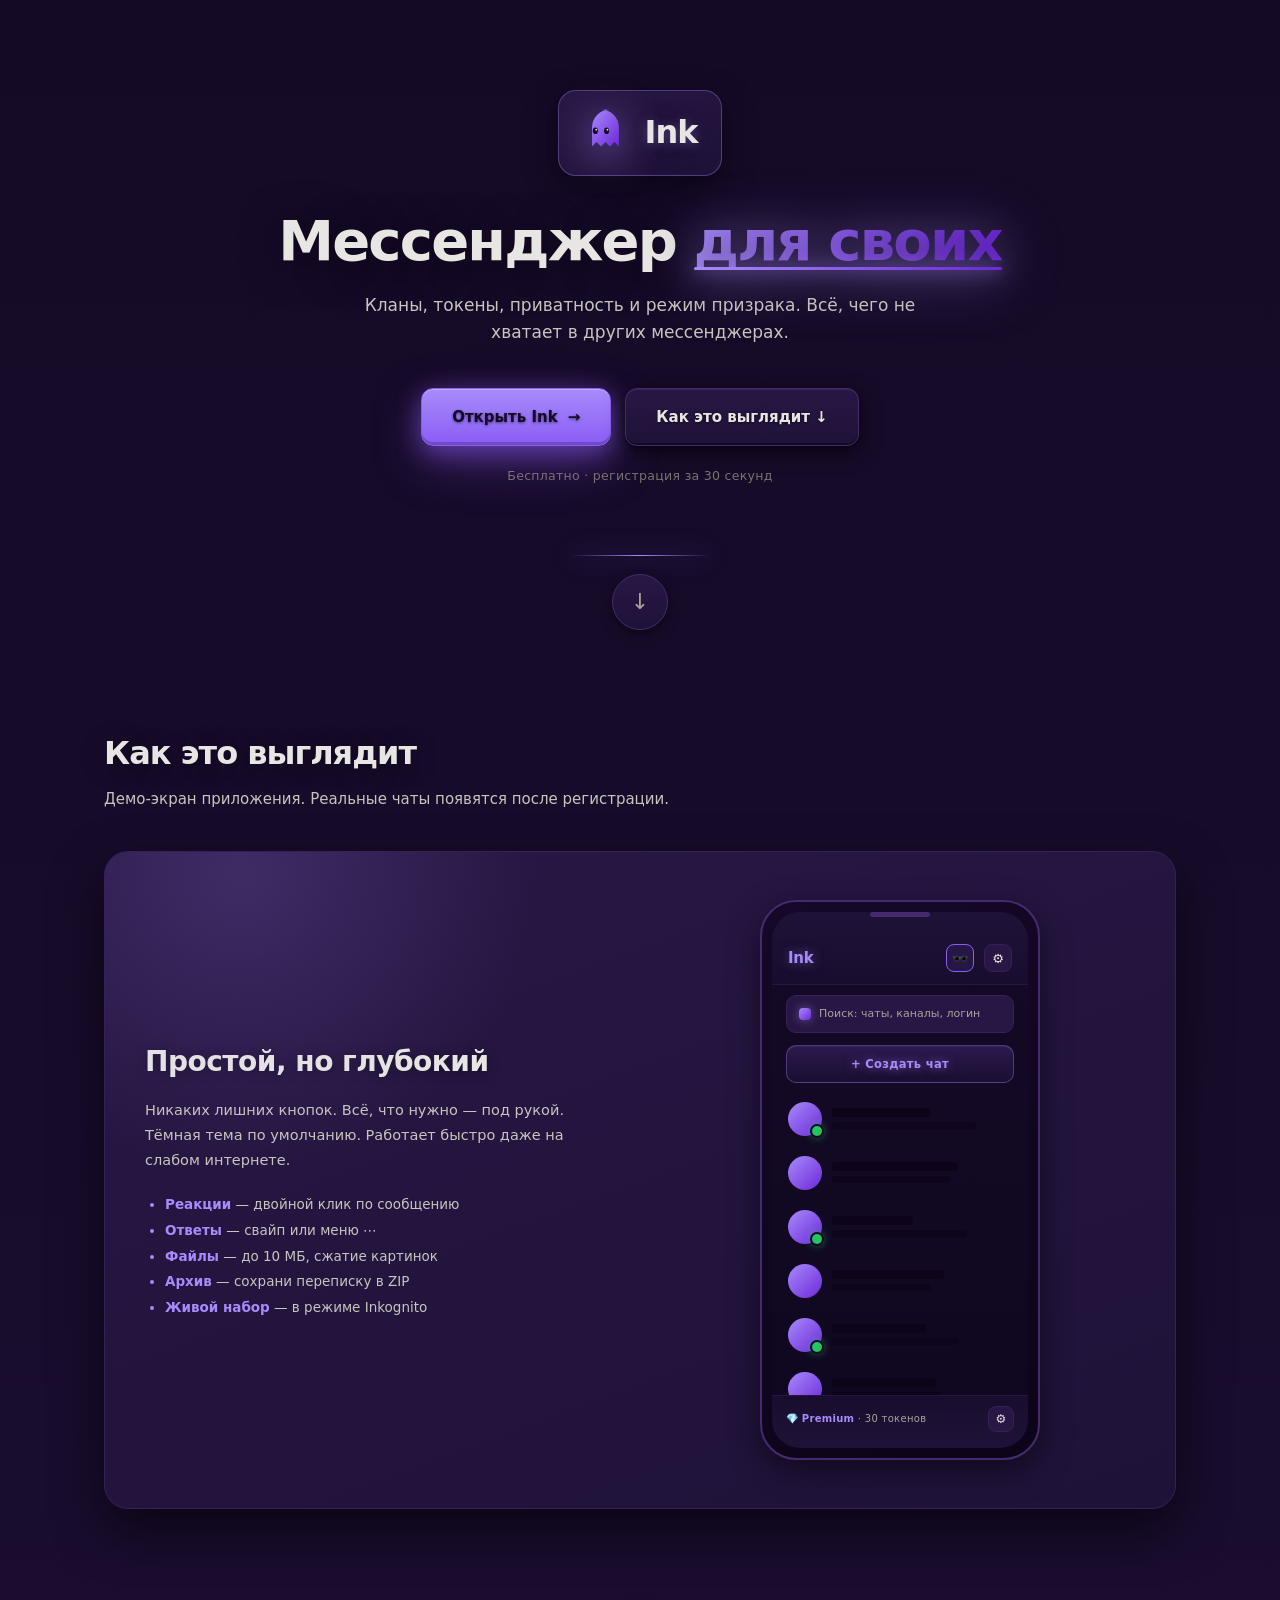
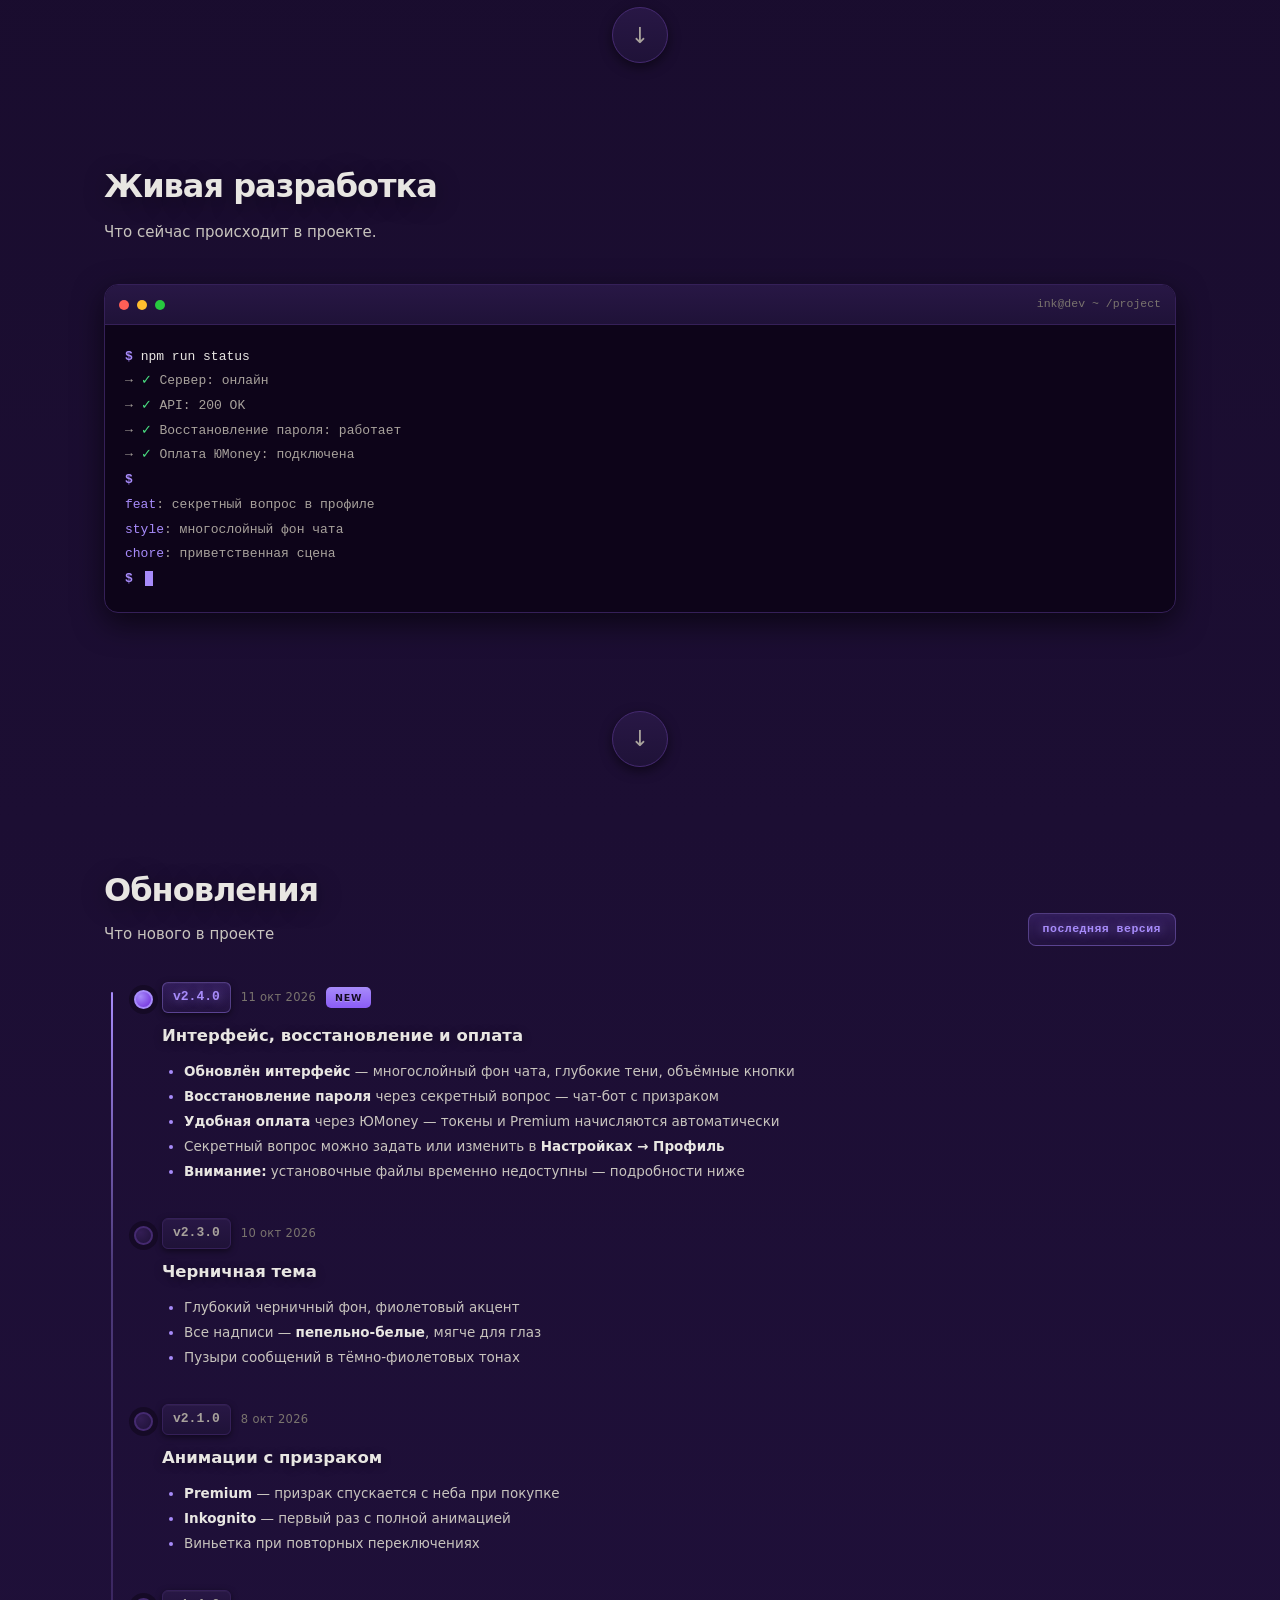
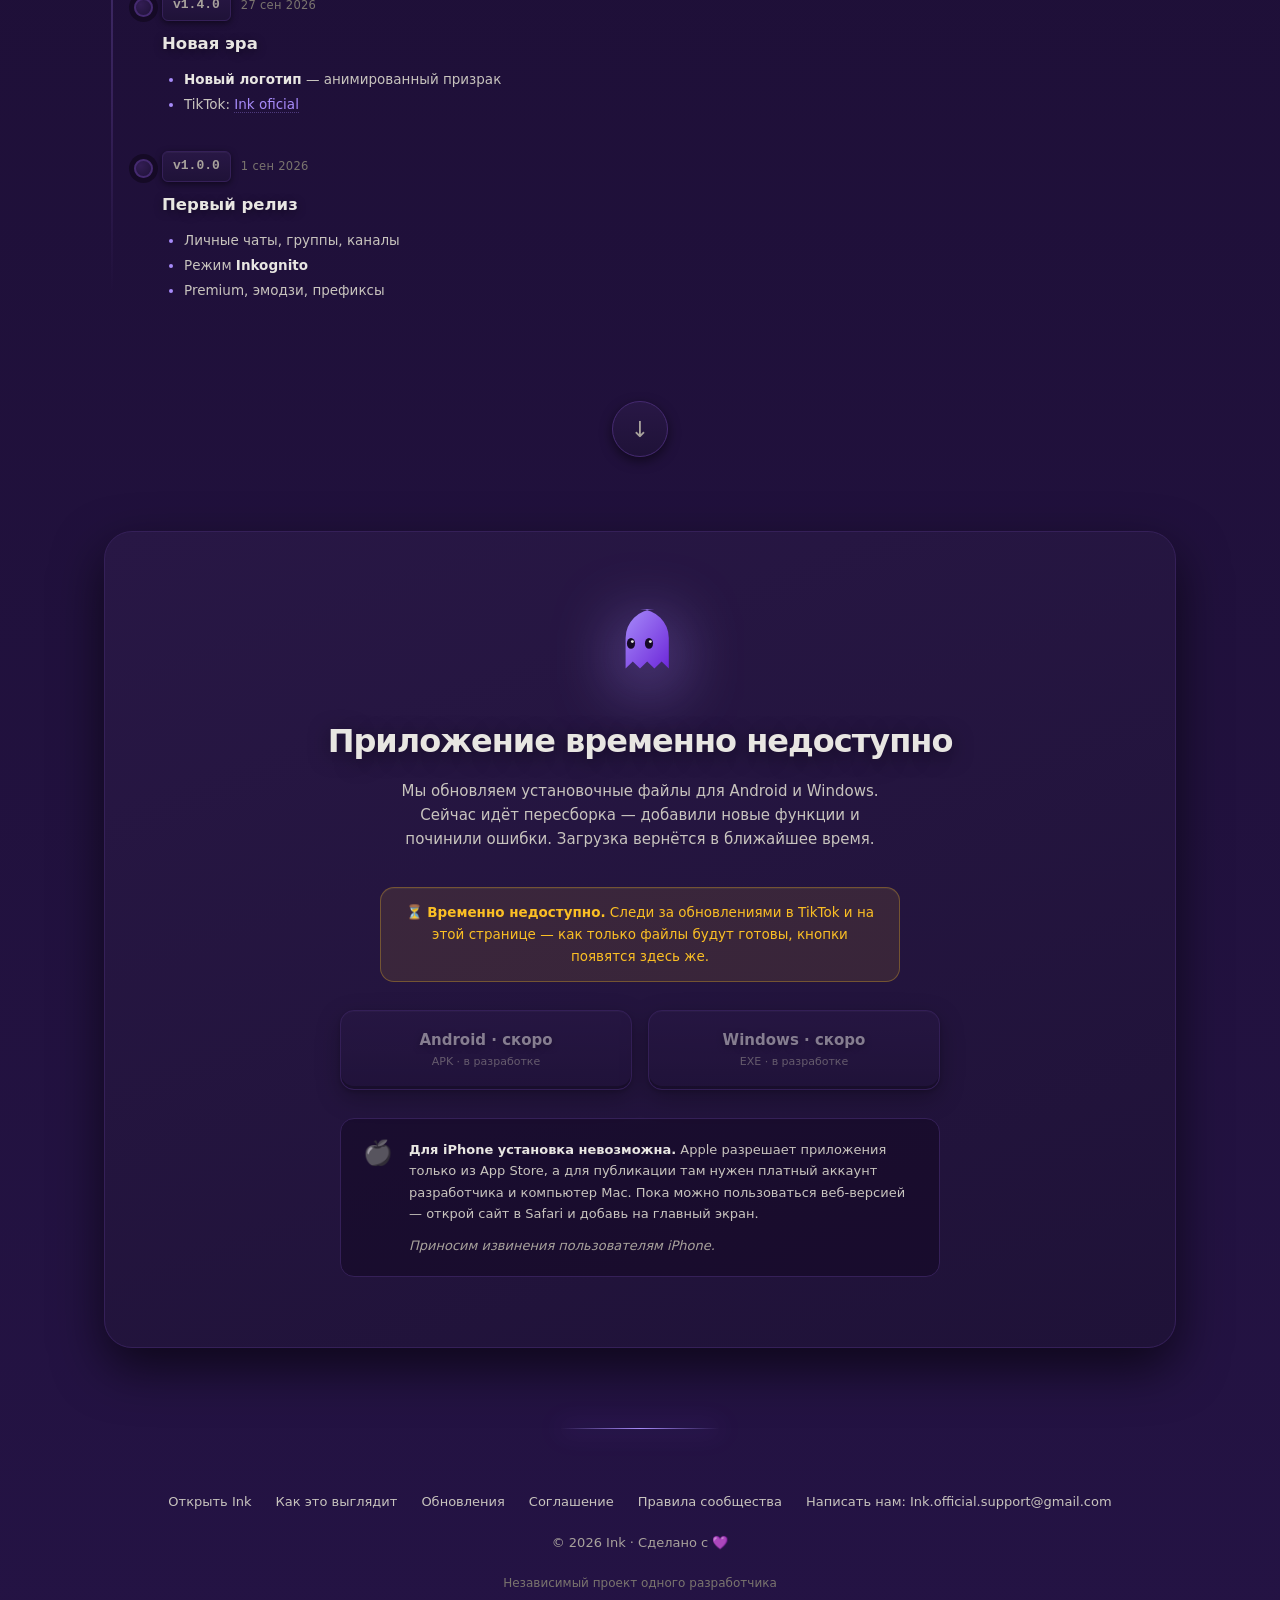
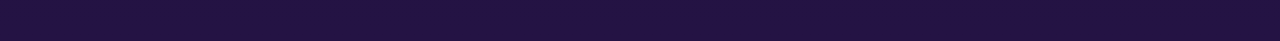
==== commit 385001c2: "Add files via upload" ====
--- a/index.html
+++ b/index.html
@@ -579,6 +579,7 @@
       <a href="#updates">Обновления</a>
       <a href="terms.html">Соглашение</a>
       <a href="rules.html">Правила сообщества</a>
+      <a>Написать нам: Ink.official.support@gmail.com</a>
     </div>
     <div>© 2026 Ink · Сделано с 💜</div>
     <div class="owner">Независимый проект одного разработчика</div>
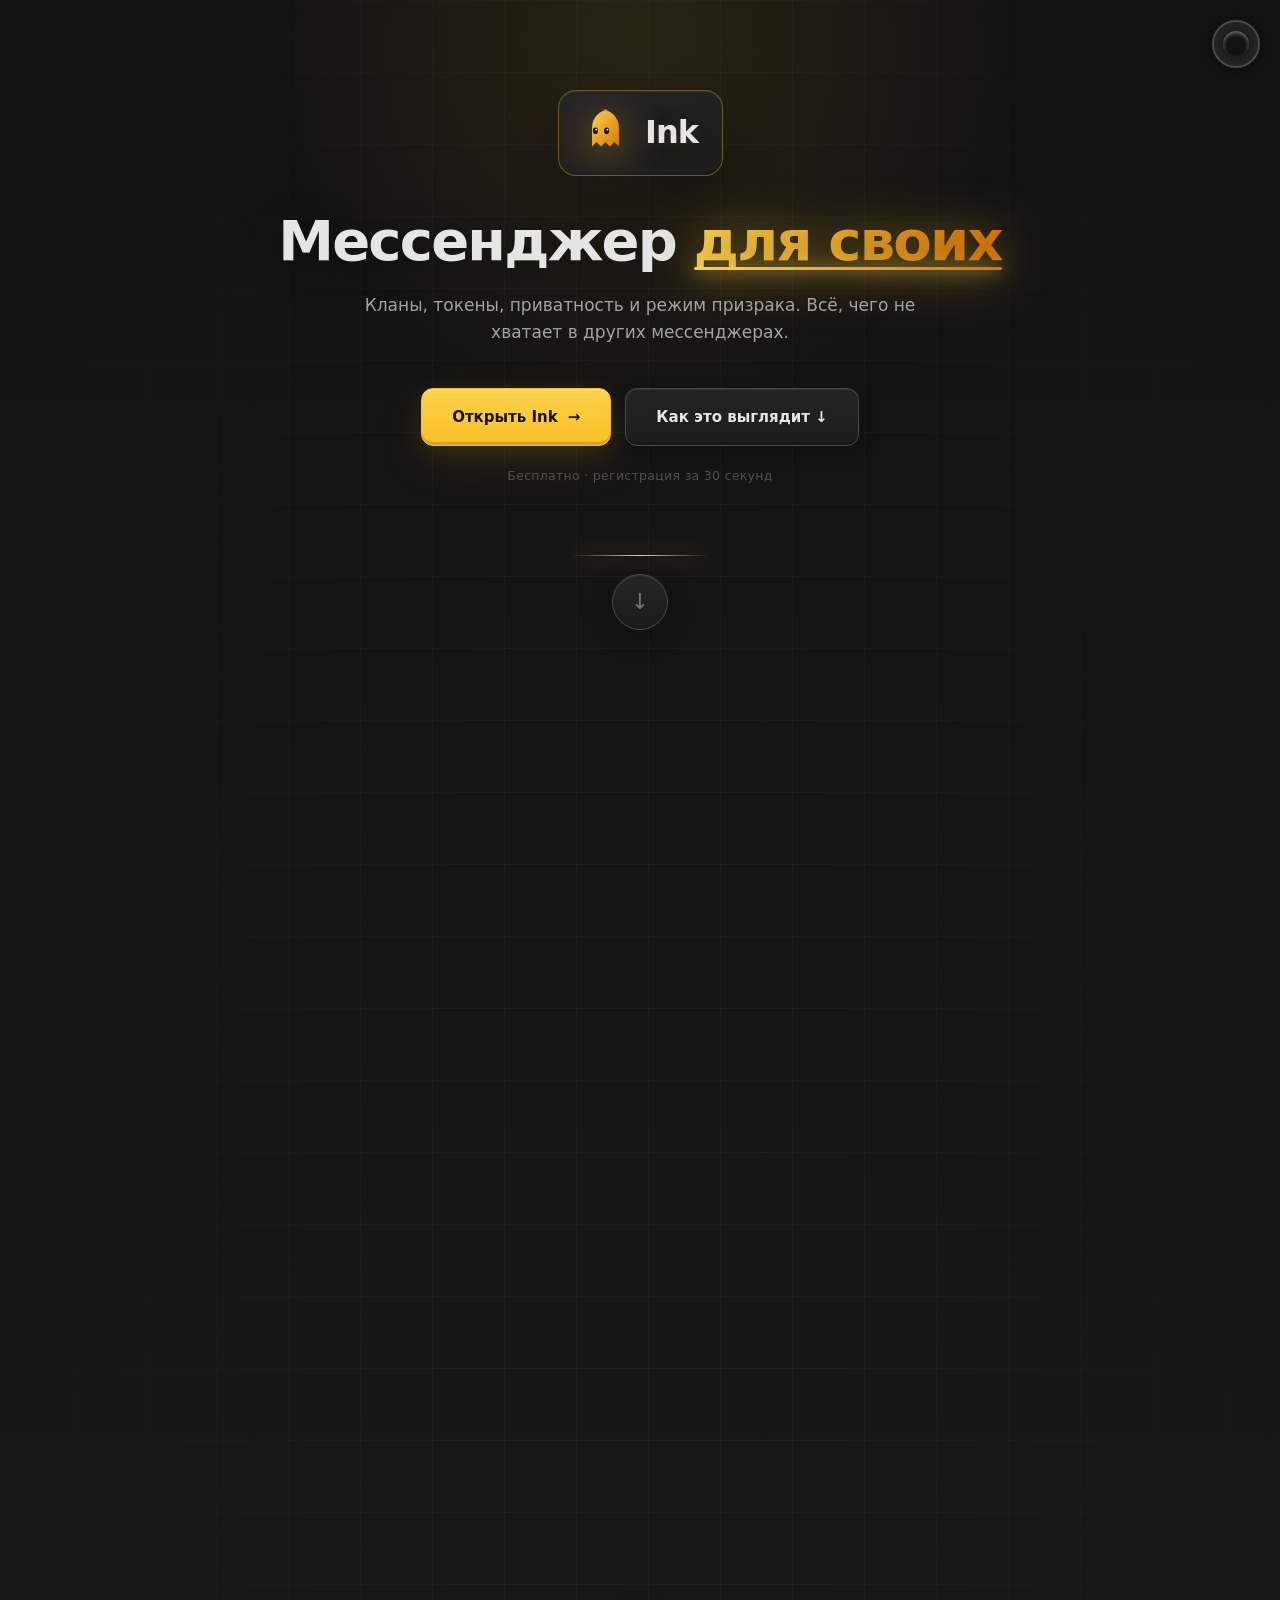
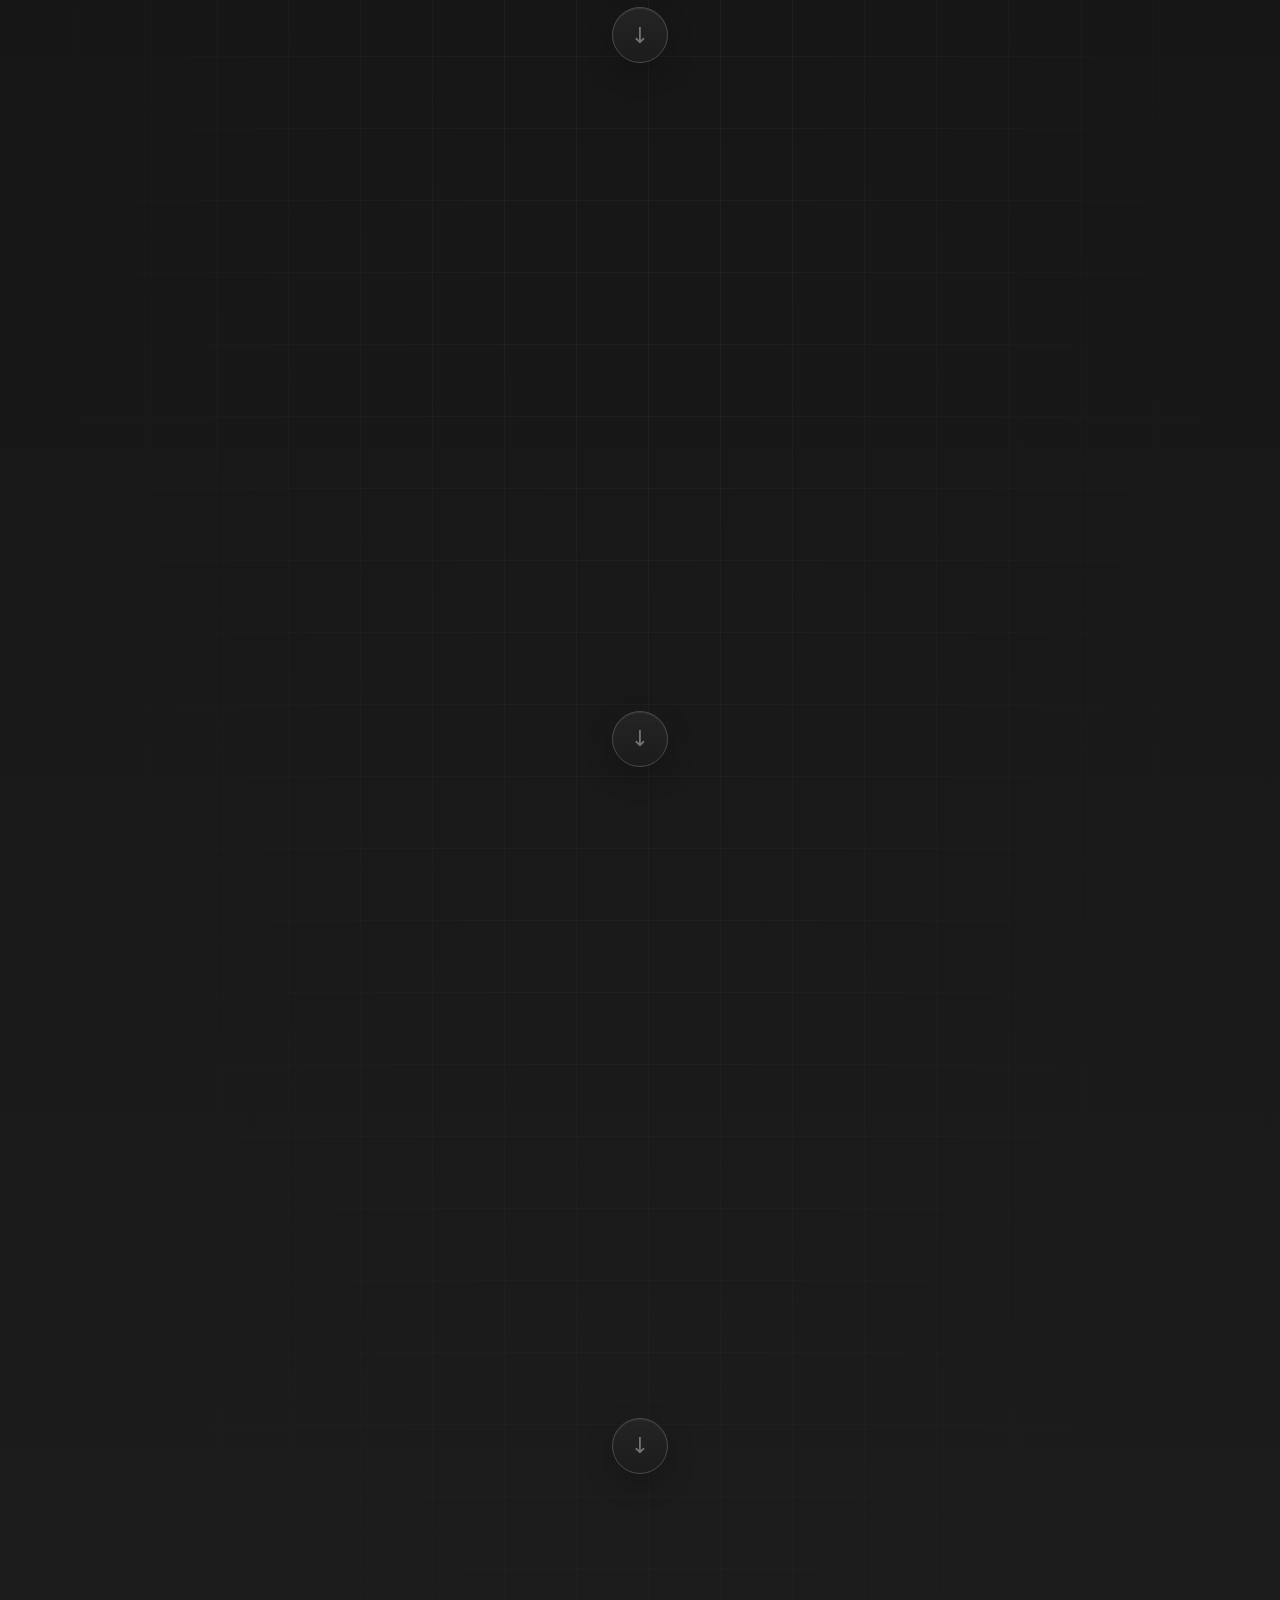
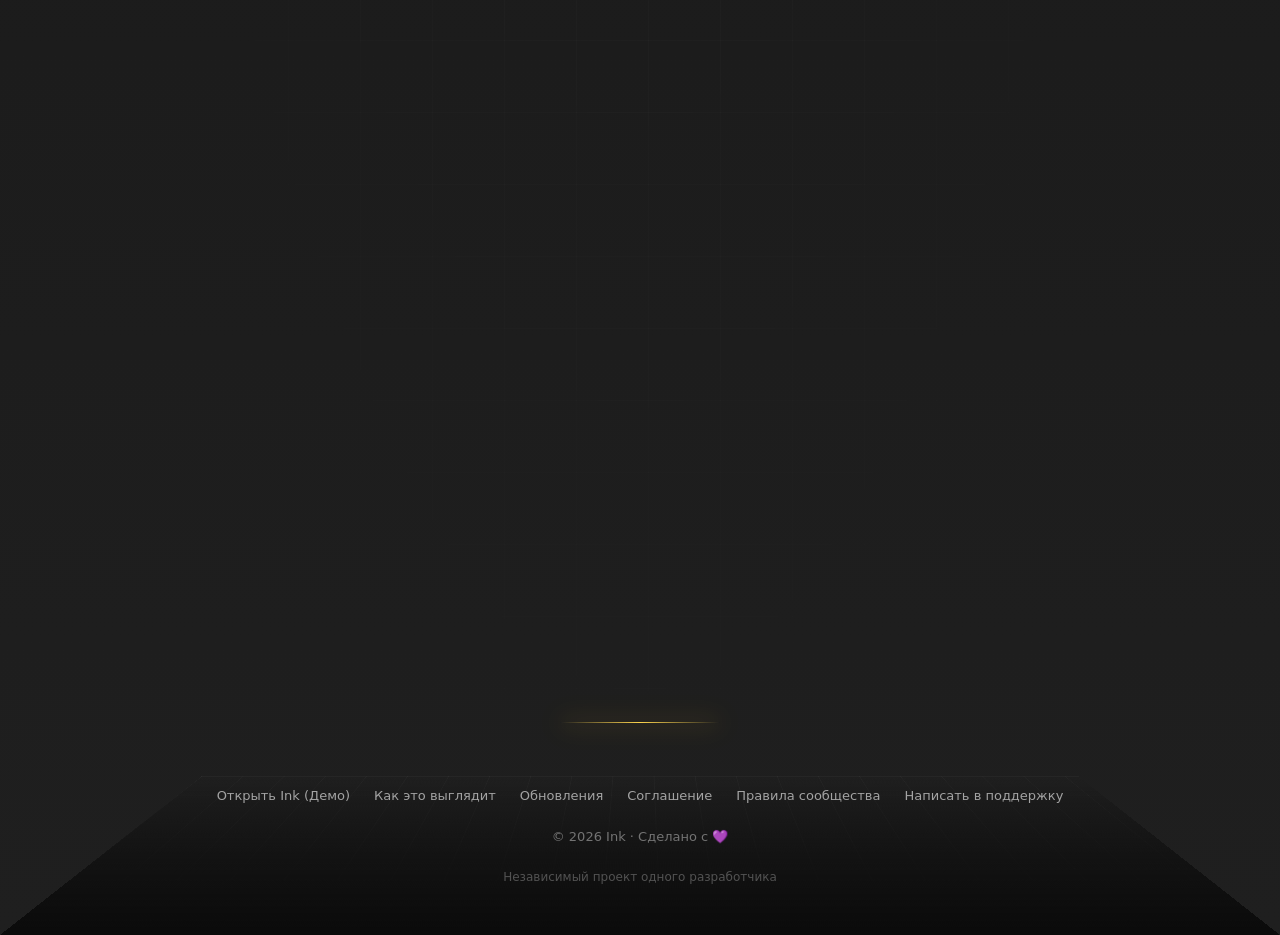
==== commit f8914bf0: "Add files via upload" ====
--- a/index.html
+++ b/index.html
@@ -1,801 +1,293 @@
-<!DOCTYPE html>
-<html lang="ru">
-<head>
-<meta charset="UTF-8"/>
-<meta name="viewport" content="width=device-width,initial-scale=1"/>
-<title>Ink</title>
-<link rel="icon" href="data:image/svg+xml,<svg xmlns='http://www.w3.org/2000/svg' viewBox='0 0 32 32'><circle cx='16' cy='16' r='14' fill='%238b5cf6'/><text x='16' y='22' text-anchor='middle' fill='white' font-size='20' font-weight='bold' font-family='sans-serif'>I</text></svg>"/>
-<style>
-:root{
-  --bg:#150a26;--wall-1:#150a26;--wall-2:#1c0e33;--wall-3:#241344;--floor:#0d0620;
-  --panel:#1f1238;--panel2:#281745;--panel3:#331d54;
-  --border:#261540;--border2:#352058;--border3:#452a70;
-  --accent:#8b5cf6;--accent-bright:#a78bfa;--accent-dark:#6d28d9;--accent-deep:#4c1d95;
-  --accent-soft:rgba(139,92,246,.10);--accent-mid:rgba(139,92,246,.18);
-  --accent-line:rgba(167,139,250,.35);--accent-glow:rgba(167,139,250,.55);
-  --text:#e8e6e2;--text2:#c8c4be;--muted:#a8a29c;--muted2:#7a746e;
-  --warn:#fbbf24;
-}
-*{box-sizing:border-box;-webkit-tap-highlight-color:transparent}
-html{scroll-behavior:smooth}
-body{margin:0;background:var(--bg);color:var(--text);font-family:system-ui,-apple-system,"Segoe UI",Roboto,sans-serif;line-height:1.6;overflow-x:hidden;min-height:100vh;-webkit-font-smoothing:antialiased;perspective:1400px}
-
-.room{position:fixed;inset:0;z-index:-3;pointer-events:none;overflow:hidden}
-.room .back-wall{position:absolute;inset:0;background:linear-gradient(180deg,var(--wall-1) 0%,var(--wall-2) 50%,var(--wall-3) 100%)}
-.room .back-wall::before{content:'';position:absolute;inset:0;background-image:linear-gradient(rgba(167,139,250,.04) 1px,transparent 1px),linear-gradient(90deg,rgba(167,139,250,.04) 1px,transparent 1px);background-size:72px 72px;mask-image:radial-gradient(ellipse at 50% 30%,black 20%,transparent 75%);-webkit-mask-image:radial-gradient(ellipse at 50% 30%,black 20%,transparent 75%)}
-.room .back-wall::after{content:'';position:absolute;top:-10%;left:50%;transform:translateX(-50%);width:min(900px,100vw);height:min(900px,100vw);background:radial-gradient(circle,rgba(167,139,250,.14),transparent 60%);animation:wallGlow 10s ease-in-out infinite;will-change:opacity}
-@keyframes wallGlow{0%,100%{opacity:.6}50%{opacity:1}}
-.room .floor{position:absolute;left:0;right:0;bottom:0;height:40vh;background:linear-gradient(180deg,transparent,var(--floor));transform:perspective(600px) rotateX(50deg);transform-origin:bottom}
-.room .floor::before{content:'';position:absolute;inset:0;background-image:linear-gradient(rgba(167,139,250,.06) 1px,transparent 1px),linear-gradient(90deg,rgba(167,139,250,.06) 1px,transparent 1px);background-size:60px 60px;mask-image:linear-gradient(180deg,black,transparent 90%);-webkit-mask-image:linear-gradient(180deg,black,transparent 90%)}
-
-.particles{position:fixed;inset:0;z-index:-2;pointer-events:none;overflow:hidden}
-.particle{position:absolute;width:2px;height:2px;border-radius:50%;background:var(--accent-bright);box-shadow:0 0 8px var(--accent-glow);opacity:.3;animation:particleFloat linear infinite}
-@keyframes particleFloat{0%{transform:translateY(0) translateX(0);opacity:0}10%{opacity:.6}90%{opacity:.6}100%{transform:translateY(-100vh) translateX(20px);opacity:0}}
-
-.cursor-dot,.cursor-ring{position:fixed;top:0;left:0;pointer-events:none;z-index:9999;border-radius:50%;transform:translate(-50%,-50%);will-change:transform}
-.cursor-dot{width:6px;height:6px;background:var(--accent-bright);box-shadow:0 0 12px var(--accent-glow)}
-.cursor-ring{width:32px;height:32px;border:1px solid var(--accent-line);background:transparent;transition:width .25s, height .25s, border-color .25s}
-.cursor-ring.hover{width:48px;height:48px;border-color:var(--accent);background:rgba(167,139,250,.08)}
-.cursor-ring.click{width:20px;height:20px;border-color:var(--accent-bright);background:rgba(167,139,250,.25)}
-@media(max-width:900px){.cursor-dot,.cursor-ring{display:none}body{cursor:auto}}
-
-.wrap{max-width:1120px;margin:0 auto;padding:0 24px;position:relative;z-index:1}
-
-header{padding:90px 0 70px;text-align:center;position:relative}
-header::after{content:'';position:absolute;left:50%;bottom:0;width:140px;height:1px;background:linear-gradient(90deg,transparent,var(--accent-bright),transparent);transform:translateX(-50%);box-shadow:0 0 24px var(--accent)}
-.logo{display:inline-flex;align-items:center;gap:16px;margin-bottom:34px;padding:14px 24px 14px 14px;background:linear-gradient(160deg,var(--panel2),var(--panel));border:1px solid var(--accent-line);border-radius:18px;box-shadow:0 20px 50px rgba(0,0,0,.5),0 0 60px rgba(139,92,246,.20),inset 0 1px 0 rgba(232,230,226,.06),inset 0 -2px 0 rgba(0,0,0,.4);animation:logoEnter 1s cubic-bezier(.2,.9,.3,1) both;position:relative;transition:transform .3s, box-shadow .3s}
-.logo:hover{transform:translateY(-3px);box-shadow:0 30px 70px rgba(0,0,0,.6),0 0 100px rgba(167,139,250,.35),inset 0 1px 0 rgba(232,230,226,.08),inset 0 -2px 0 rgba(0,0,0,.4)}
-.logo::after{content:'';position:absolute;left:20px;right:20px;bottom:-14px;height:12px;background:radial-gradient(ellipse at center,rgba(167,139,250,.5),transparent 70%);filter:blur(8px);animation:logoShadow 3.4s ease-in-out infinite}
-@keyframes logoShadow{0%,100%{opacity:.5;transform:scaleX(.9)}50%{opacity:.9;transform:scaleX(1.1)}}
-@keyframes logoEnter{from{opacity:0;transform:translateY(30px) scale(.9)}to{opacity:1;transform:translateY(0) scale(1)}}
-.logo .ghost{width:56px;height:56px;filter:drop-shadow(0 8px 20px rgba(167,139,250,.7));animation:ghostFloat 3.4s ease-in-out infinite}
-.logo .ghost .eye{animation:blink 4.2s ease-in-out infinite;transform-origin:center}
-@keyframes ghostFloat{0%,100%{transform:translateY(0) rotate(-2deg)}50%{transform:translateY(-8px) rotate(2deg)}}
-@keyframes blink{0%,42%,58%,100%{transform:scaleY(1)}50%{transform:scaleY(.15)}}
-.logo .name{font-size:32px;font-weight:800;letter-spacing:-1px;color:var(--text);text-shadow:0 2px 12px rgba(167,139,250,.4),0 4px 24px rgba(0,0,0,.6)}
-
-h1{font-size:clamp(32px,5.6vw,56px);font-weight:800;margin:0 0 20px;line-height:1.1;letter-spacing:-1.8px;animation:fadeUp .9s .1s cubic-bezier(.2,.9,.3,1) both;text-shadow:0 6px 40px rgba(0,0,0,.5);color:var(--text)}
-h1 .accent{position:relative;display:inline-block;background:linear-gradient(90deg,var(--accent-bright),var(--accent-dark));-webkit-background-clip:text;-webkit-text-fill-color:transparent;background-clip:text;filter:drop-shadow(0 4px 24px rgba(167,139,250,.6))}
-h1 .accent::after{content:'';position:absolute;left:0;right:0;bottom:2px;height:3px;background:linear-gradient(90deg,var(--accent-bright),var(--accent-dark));border-radius:2px;transform:scaleX(0);transform-origin:left;animation:underline .9s .6s cubic-bezier(.2,.9,.3,1) forwards;box-shadow:0 0 16px var(--accent-bright)}
-@keyframes underline{to{transform:scaleX(1)}}
-
-.subtitle{font-size:clamp(15px,1.9vw,17px);color:var(--text2);max-width:620px;margin:0 auto 42px;animation:fadeUp .9s .2s cubic-bezier(.2,.9,.3,1) both}
-.actions{display:flex;gap:14px;justify-content:center;flex-wrap:wrap;animation:fadeUp .9s .3s cubic-bezier(.2,.9,.3,1) both}
-.btn{display:inline-flex;align-items:center;gap:10px;padding:16px 30px;border:1px solid var(--border3);background:linear-gradient(180deg,var(--panel2),var(--panel));color:var(--text);text-decoration:none;border-radius:12px;font-size:15px;font-weight:600;transition:all .3s cubic-bezier(.2,.9,.3,1);cursor:pointer;font-family:inherit;position:relative;box-shadow:0 6px 20px rgba(0,0,0,.5),0 2px 4px rgba(0,0,0,.4),inset 0 1px 0 rgba(232,230,226,.06),inset 0 -2px 0 rgba(0,0,0,.4);text-shadow:0 1px 3px rgba(0,0,0,.5)}
-.btn:hover{border-color:var(--accent-line);transform:translateY(-4px);box-shadow:0 16px 40px rgba(0,0,0,.6),0 0 32px rgba(139,92,246,.4),inset 0 1px 0 rgba(232,230,226,.08),inset 0 -2px 0 rgba(0,0,0,.4)}
-.btn:active{transform:translateY(-1px) scale(.99)}
-.btn.primary{background:linear-gradient(180deg,var(--accent-bright),var(--accent));border-color:var(--accent);color:#150a26;font-weight:700;box-shadow:0 6px 24px rgba(139,92,246,.5),0 16px 48px rgba(139,92,246,.35),inset 0 1px 0 rgba(232,230,226,.4),inset 0 -3px 0 rgba(0,0,0,.2)}
-.btn.primary:hover{background:linear-gradient(180deg,#c4b0ff,var(--accent-bright));box-shadow:0 12px 40px rgba(139,92,246,.7),0 24px 70px rgba(139,92,246,.45),inset 0 1px 0 rgba(232,230,226,.5),inset 0 -3px 0 rgba(0,0,0,.2)}
-.btn.primary .arrow{transition:transform .3s}
-.btn.primary:hover .arrow{transform:translateX(6px)}
-
-.hint{font-size:12.5px;color:var(--muted2);margin-top:20px;letter-spacing:.3px;animation:fadeUp .9s .4s cubic-bezier(.2,.9,.3,1) both}
-
-@keyframes fadeUp{from{opacity:0;transform:translateY(28px)}to{opacity:1;transform:translateY(0)}}
-.reveal{opacity:0;transform:translateY(36px);transition:opacity .9s cubic-bezier(.2,.9,.3,1), transform .9s cubic-bezier(.2,.9,.3,1)}
-.reveal.visible{opacity:1;transform:translateY(0)}
-
-section{padding:80px 0;position:relative}
-section h2{font-size:clamp(24px,3.4vw,32px);font-weight:800;margin:0 0 8px;letter-spacing:-1px;text-shadow:0 4px 24px rgba(0,0,0,.4);color:var(--text)}
-section .desc{color:var(--text2);margin:0 0 40px;font-size:15px}
-
-.preview-box{padding:48px 40px;background:linear-gradient(160deg,var(--panel2),var(--panel));border:1px solid var(--border2);border-radius:24px;box-shadow:0 30px 80px rgba(0,0,0,.6),0 4px 8px rgba(0,0,0,.4),inset 0 1px 0 rgba(232,230,226,.05),inset 0 -4px 0 rgba(0,0,0,.4);display:grid;grid-template-columns:1fr 1fr;gap:48px;align-items:center;position:relative;overflow:hidden}
-.preview-box::before{content:'';position:absolute;top:-50%;left:-20%;width:700px;height:700px;background:radial-gradient(circle,rgba(167,139,250,.18),transparent 60%);pointer-events:none}
-.preview-text h3{font-size:clamp(22px,3vw,28px);font-weight:800;margin:0 0 14px;letter-spacing:-.5px;text-shadow:0 2px 12px rgba(0,0,0,.4);color:var(--text)}
-.preview-text p{color:var(--text2);font-size:14.5px;line-height:1.7;margin:0 0 20px}
-.preview-text ul{margin:0;padding-left:20px;font-size:13.5px;color:var(--text2);line-height:1.9}
-.preview-text ul li::marker{color:var(--accent-bright)}
-.preview-text ul li b{color:var(--accent-bright);font-weight:600}
-
-.phone-mock{width:280px;height:560px;margin:0 auto;background:linear-gradient(160deg,#150828,#0d0419);border:2px solid var(--border3);border-radius:36px;padding:10px;position:relative;box-shadow:0 40px 100px rgba(0,0,0,.7),0 0 80px rgba(167,139,250,.25),inset 0 2px 0 rgba(232,230,226,.06),inset 0 -4px 0 rgba(0,0,0,.6);transform:rotateY(-8deg) rotateX(4deg);transition:transform .5s cubic-bezier(.2,.9,.3,1);will-change:transform}
-.phone-mock:hover{transform:rotateY(0) rotateX(0) scale(1.02)}
-.phone-mock::before{content:'';position:absolute;top:10px;left:50%;transform:translateX(-50%);width:60px;height:5px;border-radius:3px;background:var(--border3);z-index:5}
-.phone-screen{width:100%;height:100%;border-radius:28px;background:linear-gradient(180deg,#150a26,#0f0720);overflow:hidden;position:relative;display:flex;flex-direction:column}
-
-.app-header{padding:32px 16px 12px;display:flex;align-items:center;gap:10px;border-bottom:1px solid var(--border);background:linear-gradient(180deg,#1f1238,#180d2e);flex-shrink:0}
-.app-header .title{font-size:15px;font-weight:800;color:var(--accent-bright);letter-spacing:-.3px;margin-right:auto;text-shadow:0 0 12px rgba(167,139,250,.5)}
-.app-header .icon-btn{width:28px;height:28px;border-radius:8px;border:1px solid var(--border2);background:var(--panel2);display:flex;align-items:center;justify-content:center;font-size:13px;transition:all .25s;cursor:pointer;position:relative;color:inherit;font-family:inherit;padding:0}
-.app-header .icon-btn:hover{border-color:var(--accent-line);background:var(--accent-soft);transform:scale(1.05)}
-.app-header .icon-btn.active{border-color:var(--accent);background:var(--accent-soft);box-shadow:0 0 16px rgba(167,139,250,.5)}
-.app-header .icon-btn.active::after{content:'';position:absolute;inset:-3px;border-radius:10px;border:1px solid var(--accent-line);animation:iconPulse 2s ease-in-out infinite}
-@keyframes iconPulse{0%,100%{opacity:.3;transform:scale(1)}50%{opacity:.8;transform:scale(1.08)}}
-
-.app-search{margin:10px 14px 6px;padding:9px 12px;border-radius:10px;background:var(--panel2);border:1px solid var(--border2);font-size:11px;color:var(--muted);display:flex;align-items:center;gap:8px;flex-shrink:0;transition:all .25s}
-.app-search:hover{border-color:var(--accent-line)}
-.app-search .dot{width:12px;height:12px;border-radius:4px;background:linear-gradient(135deg,var(--accent-bright),var(--accent-dark));box-shadow:0 0 10px rgba(167,139,250,.5)}
-
-.app-create{margin:6px 14px 10px;padding:11px;border-radius:10px;border:1px solid var(--accent-line);background:linear-gradient(180deg,rgba(139,92,246,.20),rgba(139,92,246,.06));color:var(--accent-bright);font-size:11.5px;font-weight:700;text-align:center;flex-shrink:0;cursor:pointer;transition:all .25s;letter-spacing:.3px;text-shadow:0 0 10px rgba(167,139,250,.6);box-shadow:inset 0 1px 0 rgba(232,230,226,.06);font-family:inherit;position:relative;overflow:hidden}
-.app-create:hover{background:linear-gradient(180deg,rgba(139,92,246,.32),rgba(139,92,246,.12));transform:translateY(-1px)}
-
-.app-chats{flex:1;overflow-y:auto;padding:0 8px 8px;display:flex;flex-direction:column;gap:2px}
-.chat-sk{display:flex;align-items:center;gap:10px;padding:9px 8px;border-radius:12px;transition:background .2s;animation:chatIn .5s ease-out both}
-.chat-sk:nth-child(1){animation-delay:.1s}.chat-sk:nth-child(2){animation-delay:.2s}.chat-sk:nth-child(3){animation-delay:.3s}
-.chat-sk:nth-child(4){animation-delay:.4s}.chat-sk:nth-child(5){animation-delay:.5s}.chat-sk:nth-child(6){animation-delay:.6s}
-@keyframes chatIn{from{opacity:0;transform:translateX(-8px)}to{opacity:1;transform:translateX(0)}}
-.chat-sk:hover{background:rgba(167,139,250,.10)}
-.chat-sk .av{width:34px;height:34px;border-radius:50%;flex-shrink:0;background:linear-gradient(135deg,var(--accent-bright),var(--accent-dark));box-shadow:0 2px 8px rgba(0,0,0,.5),inset 0 1px 0 rgba(232,230,226,.15)}
-.chat-sk .av.online{position:relative}
-.chat-sk .av.online::after{content:'';position:absolute;bottom:0;right:0;width:10px;height:10px;border-radius:50%;background:#22c55e;box-shadow:0 0 0 2px #150a26, 0 0 10px #22c55e;animation:onlinePulse 2s ease-in-out infinite}
-@keyframes onlinePulse{0%,100%{opacity:1}50%{opacity:.5}}
-.chat-sk .meta{flex:1;min-width:0;display:flex;flex-direction:column;gap:5px}
-.chat-sk .name-blk{height:9px;border-radius:3px;background:linear-gradient(90deg,#0d0419,#150a26,#0d0419);background-size:200% 100%;animation:shimmer 3s linear infinite}
-.chat-sk .last-blk{height:7px;border-radius:3px;background:linear-gradient(90deg,#0d0419,#120824,#0d0419);background-size:200% 100%;opacity:.7;animation:shimmer 3s linear infinite}
-@keyframes shimmer{0%{background-position:200% 0}100%{background-position:-200% 0}}
-.chat-sk:nth-child(1) .name-blk{width:55%}.chat-sk:nth-child(2) .name-blk{width:70%}.chat-sk:nth-child(3) .name-blk{width:45%}
-.chat-sk:nth-child(4) .name-blk{width:62%}.chat-sk:nth-child(5) .name-blk{width:52%}.chat-sk:nth-child(6) .name-blk{width:58%}
-.chat-sk:nth-child(1) .last-blk{width:80%}.chat-sk:nth-child(2) .last-blk{width:65%}.chat-sk:nth-child(3) .last-blk{width:75%}
-.chat-sk:nth-child(4) .last-blk{width:55%}.chat-sk:nth-child(5) .last-blk{width:70%}.chat-sk:nth-child(6) .last-blk{width:60%}
-
-.app-footer{padding:10px 14px 16px;display:flex;align-items:center;gap:8px;border-top:1px solid var(--border);background:linear-gradient(180deg,#180d2e,#1f1238);flex-shrink:0}
-.app-footer .hint-text{font-size:10px;color:var(--muted);margin-right:auto;letter-spacing:.3px}
-.app-footer .hint-text b{color:var(--accent-bright);font-weight:600}
-.app-footer .gear{width:26px;height:26px;border-radius:8px;border:1px solid var(--border2);background:var(--panel2);display:flex;align-items:center;justify-content:center;font-size:12px;cursor:pointer;transition:all .25s;padding:0;color:inherit;font-family:inherit}
-.app-footer .gear:hover{border-color:var(--accent-line);background:var(--accent-soft);transform:rotate(45deg)}
-
-.settings-overlay{position:absolute;inset:0;background:rgba(10,4,25,.8);border-radius:28px;display:none;align-items:center;justify-content:center;padding:20px;z-index:20;animation:ovIn .25s ease-out}
-.settings-overlay.open{display:flex}
-@keyframes ovIn{from{opacity:0}to{opacity:1}}
-.settings-panel{width:100%;background:linear-gradient(160deg,var(--panel2),var(--panel));border:1px solid var(--border2);border-radius:16px;padding:16px 14px;box-shadow:0 20px 60px rgba(0,0,0,.7),0 0 30px rgba(167,139,250,.25),inset 0 1px 0 rgba(232,230,226,.05);animation:panelIn .3s cubic-bezier(.2,.9,.3,1.2);max-height:100%;overflow-y:auto}
-@keyframes panelIn{from{opacity:0;transform:scale(.92) translateY(10px)}to{opacity:1;transform:scale(1) translateY(0)}}
-.settings-panel .sp-header{display:flex;align-items:center;justify-content:space-between;margin-bottom:12px;padding-bottom:10px;border-bottom:1px solid var(--border)}
-.settings-panel .sp-header h4{margin:0;font-size:13px;font-weight:800;color:var(--text);letter-spacing:.3px}
-.settings-panel .sp-header .close-btn{width:22px;height:22px;border-radius:6px;border:1px solid var(--border2);background:var(--panel2);color:var(--muted);display:flex;align-items:center;justify-content:center;font-size:12px;cursor:pointer;transition:all .2s;padding:0;font-family:inherit}
-.settings-panel .sp-header .close-btn:hover{border-color:var(--accent-line);color:var(--accent-bright)}
-.sp-list{display:flex;flex-direction:column;gap:2px}
-.sp-item{display:flex;align-items:center;gap:10px;padding:9px 10px;border-radius:8px;font-size:11.5px;color:var(--text2);transition:all .2s;cursor:default;position:relative}
-.sp-item:hover{background:rgba(167,139,250,.12);transform:translateX(3px)}
-.sp-item:hover .arrow{color:var(--accent-bright);transform:translateX(3px)}
-.sp-item .ico{width:20px;height:20px;border-radius:6px;background:var(--accent-soft);border:1px solid var(--accent-line);display:flex;align-items:center;justify-content:center;font-size:10px;flex-shrink:0;color:var(--accent-bright);transition:all .2s}
-.sp-item:hover .ico{background:rgba(167,139,250,.25);box-shadow:0 0 10px rgba(167,139,250,.4)}
-.sp-item .lbl{flex:1}
-.sp-item .arrow{color:var(--muted2);font-size:12px;transition:all .2s}
-
-.terminal{background:#0d0419;border:1px solid var(--border2);border-radius:14px;padding:0;overflow:hidden;box-shadow:0 20px 60px rgba(0,0,0,.6),0 0 40px rgba(167,139,250,.15),inset 0 1px 0 rgba(232,230,226,.04),inset 0 -3px 0 rgba(0,0,0,.6);font-family:ui-monospace,Menlo,Consolas,monospace;font-size:13px}
-.terminal-bar{padding:10px 14px;background:linear-gradient(180deg,var(--panel2),var(--panel));border-bottom:1px solid var(--border2);display:flex;align-items:center;gap:8px}
-.terminal-bar .tdot{width:10px;height:10px;border-radius:50%}
-.terminal-bar .tdot:nth-child(1){background:#ff5f56}.terminal-bar .tdot:nth-child(2){background:#ffbd2e}.terminal-bar .tdot:nth-child(3){background:#27c93f}
-.terminal-bar .tname{margin-left:auto;font-size:11.5px;color:var(--muted2)}
-.terminal-body{padding:20px;line-height:1.9;min-height:240px}
-.terminal-body .line{display:block;white-space:pre-wrap;word-break:break-all;opacity:0;animation:lineIn .3s ease-out forwards}
-@keyframes lineIn{from{opacity:0;transform:translateX(-8px)}to{opacity:1;transform:translateX(0)}}
-.terminal-body .prompt{color:var(--accent-bright);font-weight:700}
-.terminal-body .cmd{color:var(--text)}
-.terminal-body .out{color:var(--muted)}
-.terminal-body .ok{color:#4ade80}
-.terminal-body .warn{color:var(--accent-bright)}
-.terminal-body .cursor{display:inline-block;width:8px;height:15px;background:var(--accent-bright);vertical-align:middle;animation:cursorBlink 1s steps(2) infinite;margin-left:4px}
-@keyframes cursorBlink{50%{opacity:0}}
-
-.updates-head{display:flex;align-items:flex-end;justify-content:space-between;gap:14px;flex-wrap:wrap;margin-bottom:36px}
-.updates-head h2{margin:0}
-.updates-head .ver{font-size:11.5px;font-weight:700;padding:6px 14px;border-radius:8px;background:linear-gradient(180deg,rgba(139,92,246,.20),rgba(139,92,246,.06));border:1px solid var(--accent-line);color:var(--accent-bright);letter-spacing:.5px;font-family:ui-monospace,Menlo,monospace;box-shadow:0 6px 20px rgba(139,92,246,.3),inset 0 1px 0 rgba(167,139,250,.25),inset 0 -2px 0 rgba(0,0,0,.3);animation:verPulse 2.4s ease-in-out infinite;text-shadow:0 0 10px rgba(167,139,250,.6)}
-@keyframes verPulse{0%,100%{box-shadow:0 6px 20px rgba(139,92,246,.3),inset 0 1px 0 rgba(167,139,250,.25),inset 0 -2px 0 rgba(0,0,0,.3),0 0 0 0 rgba(139,92,246,.4)}50%{box-shadow:0 6px 20px rgba(139,92,246,.4),inset 0 1px 0 rgba(167,139,250,.35),inset 0 -2px 0 rgba(0,0,0,.3),0 0 0 10px rgba(139,92,246,0)}}
-
-.updates-list{position:relative;padding-left:32px}
-.updates-list::before{content:'';position:absolute;left:7px;top:10px;bottom:10px;width:2px;background:linear-gradient(180deg,var(--accent-bright),var(--accent-line) 30%,var(--border2) 80%,transparent);box-shadow:0 0 12px rgba(167,139,250,.6),2px 0 6px rgba(0,0,0,.5);border-radius:1px}
-.update-item{position:relative;padding:0 0 34px 26px;transition:transform .3s cubic-bezier(.2,.9,.3,1)}
-.update-item:hover{transform:translateX(6px)}
-.update-item:last-child{padding-bottom:0}
-.update-item::before{content:'';position:absolute;left:-2px;top:8px;width:15px;height:15px;border-radius:50%;background:radial-gradient(circle at 30% 30%,var(--panel3),var(--panel));border:2px solid var(--border3);z-index:1;transition:all .3s;box-shadow:0 0 0 5px var(--bg),0 4px 10px rgba(0,0,0,.6)}
-.update-item:hover::before{border-color:var(--accent-bright);box-shadow:0 0 0 5px var(--bg),0 0 20px var(--accent-bright),0 4px 10px rgba(0,0,0,.6)}
-.update-item.latest::before{background:radial-gradient(circle at 30% 30%,var(--accent-bright),var(--accent-dark));border-color:var(--accent-bright);animation:dotPulse 2s ease-in-out infinite;box-shadow:0 0 0 5px var(--bg),0 0 24px var(--accent-bright)}
-@keyframes dotPulse{0%,100%{box-shadow:0 0 0 5px var(--bg),0 0 24px var(--accent-bright)}50%{box-shadow:0 0 0 5px var(--bg),0 0 40px var(--accent-bright),0 0 0 10px rgba(167,139,250,0)}}
-.update-item .ver-row{display:flex;align-items:center;gap:10px;flex-wrap:wrap;margin-bottom:10px}
-.update-item .ver{font-size:13px;font-weight:800;color:var(--muted);font-family:ui-monospace,Menlo,monospace;padding:4px 10px;background:linear-gradient(180deg,var(--panel2),var(--panel));border:1px solid var(--border2);border-radius:6px;box-shadow:inset 0 1px 0 rgba(232,230,226,.04),0 2px 6px rgba(0,0,0,.5);transition:all .25s}
-.update-item:hover .ver{color:var(--accent-bright);border-color:var(--accent-line);box-shadow:inset 0 1px 0 rgba(232,230,226,.06),0 0 16px rgba(167,139,250,.35)}
-.update-item.latest .ver{color:var(--accent-bright);border-color:var(--accent-line);background:linear-gradient(180deg,rgba(139,92,246,.20),rgba(139,92,246,.06));text-shadow:0 0 10px rgba(167,139,250,.5)}
-.update-item .date{font-size:11.5px;color:var(--muted2);letter-spacing:.3px}
-.update-item .new-tag{font-size:9.5px;font-weight:800;padding:3px 9px;border-radius:5px;background:linear-gradient(180deg,var(--accent-bright),var(--accent));color:#150a26;letter-spacing:.8px;box-shadow:0 4px 16px rgba(167,139,250,.55),inset 0 1px 0 rgba(232,230,226,.4),inset 0 -2px 0 rgba(0,0,0,.15);text-shadow:0 1px 0 rgba(232,230,226,.3)}
-.update-item .title{font-weight:700;font-size:16.5px;margin-bottom:10px;text-shadow:0 2px 10px rgba(0,0,0,.4);color:var(--text)}
-.update-item ul{margin:0;padding-left:22px;font-size:13.5px;color:var(--text2);line-height:1.85}
-.update-item:hover ul li{color:var(--text)}
-.update-item ul li::marker{color:var(--accent-bright)}
-.update-item ul li b{color:var(--text);font-weight:600}
-.update-item ul li a{color:var(--accent-bright);text-decoration:none;border-bottom:1px dotted var(--accent-line)}
-.update-item ul li a:hover{color:#c4b0ff}
-
-.download-section{padding:70px 40px;background:linear-gradient(160deg,var(--panel2) 0%,var(--panel) 100%);border:1px solid var(--border2);border-radius:28px;text-align:center;margin:80px 0;position:relative;overflow:hidden;transition:all .4s;box-shadow:0 40px 100px rgba(0,0,0,.7),0 8px 20px rgba(0,0,0,.5),inset 0 1px 0 rgba(232,230,226,.05),inset 0 -6px 0 rgba(0,0,0,.5)}
-.download-section::before{content:'';position:absolute;top:-60%;left:50%;width:min(800px,100vw);height:min(800px,100vw);background:radial-gradient(circle,rgba(167,139,250,.22),transparent 65%);transform:translateX(-50%);pointer-events:none;animation:dlGlow 8s ease-in-out infinite;will-change:opacity}
-@keyframes dlGlow{0%,100%{opacity:.5}50%{opacity:1}}
-.download-section:hover{transform:translateY(-6px);border-color:var(--accent-line);box-shadow:0 60px 130px rgba(0,0,0,.8),0 12px 30px rgba(0,0,0,.6),0 0 100px rgba(167,139,250,.3),inset 0 1px 0 rgba(232,230,226,.08),inset 0 -6px 0 rgba(0,0,0,.5)}
-.download-section > *{position:relative;z-index:1}
-.download-section .d-ghost{width:90px;height:90px;margin:0 auto 24px;display:block;filter:drop-shadow(0 14px 34px rgba(167,139,250,.8));animation:ghostFly 5s ease-in-out infinite}
-.download-section .d-ghost .eye{animation:blink 4.2s ease-in-out infinite;transform-origin:center}
-@keyframes ghostFly{0%,100%{transform:translateY(0) translateX(-4px) rotate(-2deg)}25%{transform:translateY(-14px) translateX(0) rotate(0)}50%{transform:translateY(0) translateX(4px) rotate(2deg)}75%{transform:translateY(-12px) translateX(0) rotate(0)}}
-.download-section h3{font-size:clamp(24px,3.4vw,32px);font-weight:800;margin:0 0 12px;letter-spacing:-1px;text-shadow:0 4px 20px rgba(0,0,0,.5);color:var(--text)}
-.download-section > p{color:var(--text2);font-size:15px;margin:0 auto 36px;max-width:520px}
-.download-grid{display:grid;grid-template-columns:repeat(auto-fit,minmax(240px,1fr));gap:16px;max-width:600px;margin:0 auto}
-.download-btn{display:flex;align-items:center;justify-content:center;padding:20px 24px;background:linear-gradient(180deg,var(--panel2),var(--panel));border:1px solid var(--border3);border-radius:14px;color:var(--text);text-decoration:none;transition:all .3s cubic-bezier(.2,.9,.3,1);position:relative;overflow:hidden;box-shadow:0 8px 24px rgba(0,0,0,.5),0 2px 4px rgba(0,0,0,.4),inset 0 1px 0 rgba(232,230,226,.05),inset 0 -3px 0 rgba(0,0,0,.5)}
-.download-btn .meta{display:flex;flex-direction:column;align-items:center;line-height:1.3}
-.download-btn .meta .big{font-size:15px;font-weight:700;text-shadow:0 2px 6px rgba(0,0,0,.5);color:var(--text)}
-.download-btn .meta .small{font-size:11px;color:var(--muted);margin-top:4px}
-
-.iphone-note{margin:28px auto 0;max-width:600px;padding:20px 22px;background:rgba(13,4,25,.4);border:1px solid var(--border2);border-radius:14px;display:flex;gap:16px;align-items:flex-start;text-align:left;font-size:13px;line-height:1.65;color:var(--text2);transition:all .3s;box-shadow:inset 0 1px 0 rgba(232,230,226,.03),0 6px 20px rgba(0,0,0,.5)}
-.iphone-note:hover{border-color:var(--border3);background:rgba(13,4,25,.6)}
-.iphone-note .em{font-size:24px;line-height:1;flex-shrink:0;margin-top:2px;filter:grayscale(1) opacity(.7)}
-.iphone-note b{color:var(--text);font-weight:600}
-.iphone-note .apology{color:var(--muted);margin-top:10px;font-style:italic}
-
-.scroll-arrow{display:flex;justify-content:center;position:relative;z-index:2;padding:18px 0}
-.scroll-arrow a{width:56px;height:56px;border-radius:50%;border:1px solid var(--border3);background:linear-gradient(180deg,var(--panel2),var(--panel));color:var(--muted);display:flex;align-items:center;justify-content:center;text-decoration:none;transition:all .3s cubic-bezier(.2,.9,.3,1.4);animation:arrowBob 2.4s ease-in-out infinite;font-size:22px;position:relative;box-shadow:0 10px 30px rgba(0,0,0,.5),0 3px 6px rgba(0,0,0,.5),inset 0 1px 0 rgba(232,230,226,.08),inset 0 -3px 0 rgba(0,0,0,.5)}
-.scroll-arrow a::before{content:'';position:absolute;left:16px;right:16px;bottom:-12px;height:10px;background:radial-gradient(ellipse at center,rgba(0,0,0,.6),transparent 70%);filter:blur(6px);transition:all .3s}
-.scroll-arrow a::after{content:'';position:absolute;inset:-6px;border-radius:50%;border:1px solid var(--accent-line);opacity:0;animation:ringPulse 2.4s ease-in-out infinite}
-@keyframes ringPulse{0%,100%{opacity:0;transform:scale(.9)}50%{opacity:1;transform:scale(1)}}
-.scroll-arrow a:hover{border-color:var(--accent-bright);color:var(--accent-bright);background:linear-gradient(180deg,rgba(139,92,246,.25),rgba(139,92,246,.08));transform:scale(1.12);box-shadow:0 16px 48px rgba(0,0,0,.6),0 0 40px rgba(167,139,250,.6),inset 0 1px 0 rgba(232,230,226,.12),inset 0 -3px 0 rgba(0,0,0,.5)}
-@keyframes arrowBob{0%,100%{transform:translateY(0)}50%{transform:translateY(9px)}}
-
-footer{padding:64px 0 48px;text-align:center;color:var(--muted);font-size:13px;position:relative}
-footer::before{content:'';position:absolute;top:0;left:50%;transform:translateX(-50%);width:160px;height:1px;background:linear-gradient(90deg,transparent,var(--accent-bright),transparent);box-shadow:0 0 24px var(--accent)}
-footer a{color:var(--text2);text-decoration:none;transition:color .2s;position:relative}
-footer a::after{content:'';position:absolute;left:0;right:0;bottom:-2px;height:1px;background:var(--accent-bright);transform:scaleX(0);transform-origin:center;transition:transform .25s;box-shadow:0 0 10px var(--accent-bright)}
-footer a:hover{color:var(--accent-bright)}
-footer a:hover::after{transform:scaleX(1)}
-footer .foot-links{display:flex;justify-content:center;flex-wrap:wrap;gap:24px;margin-bottom:20px}
-footer .owner{margin-top:20px;font-size:12px;color:var(--muted2)}
-
-.toast-box{position:fixed;bottom:24px;left:50%;transform:translateX(-50%);z-index:9998;display:flex;flex-direction:column;gap:8px;pointer-events:none;width:min(400px,calc(100vw - 32px))}
-.toast{padding:12px 16px;background:linear-gradient(160deg,var(--panel2),var(--panel));border:1px solid var(--accent-line);border-radius:12px;font-size:13px;color:var(--text);box-shadow:0 20px 50px rgba(0,0,0,.6),0 0 30px rgba(167,139,250,.35),inset 0 1px 0 rgba(232,230,226,.06);animation:toastIn .35s cubic-bezier(.2,.9,.3,1.2);display:flex;align-items:center;gap:10px}
-.toast.out{animation:toastOut .3s ease-in forwards}
-.toast .ico{width:22px;height:22px;border-radius:6px;background:var(--accent-soft);border:1px solid var(--accent-line);display:flex;align-items:center;justify-content:center;color:var(--accent-bright);font-size:11px;flex-shrink:0}
-.toast .txt{flex:1}
-.toast .txt b{color:var(--accent-bright);font-weight:700}
-@keyframes toastIn{from{opacity:0;transform:translateY(20px) scale(.9)}to{opacity:1;transform:translateY(0) scale(1)}}
-@keyframes toastOut{to{opacity:0;transform:translateY(20px) scale(.95)}}
-
-.ripple{position:absolute;border-radius:50%;background:rgba(232,230,226,.35);transform:scale(0);animation:rippleAnim .6s ease-out;pointer-events:none}
-.btn.primary .ripple{background:rgba(232,230,226,.5)}
-@keyframes rippleAnim{to{transform:scale(4);opacity:0}}
-
-/* ============================================================ */
-/* АДАПТАЦИЯ ПОД FPS: high ≥120, mid 90–119, low <90 */
-/* ============================================================ */
-
-/* perf-mid — 90–119 FPS: отключаем всё постоянное */
-html.perf-mid .particles{display:none}
-html.perf-mid .cursor-ring{display:none}
-html.perf-mid .room .back-wall::after{display:none}
-html.perf-mid .room .floor{display:none}
-html.perf-mid .logo::after{display:none}
-html.perf-mid .download-section::before{display:none}
-html.perf-mid .updates-head .ver{animation:none}
-html.perf-mid .update-item.latest::before{animation:none;box-shadow:0 0 0 5px var(--bg)}
-html.perf-mid .update-item .new-tag{box-shadow:none}
-html.perf-mid .app-header .icon-btn.active::after{display:none}
-html.perf-mid .chat-sk .av.online::after{animation:none}
-html.perf-mid .chat-sk .name-blk,
-html.perf-mid .chat-sk .last-blk{animation:none;background:#0d0419;background-image:none}
-html.perf-mid .chat-sk{animation:none}
-html.perf-mid .scroll-arrow a{animation:none}
-html.perf-mid .scroll-arrow a::after{display:none}
-html.perf-mid .scroll-arrow a::before{display:none}
-html.perf-mid .logo .ghost{animation:none}
-html.perf-mid .download-section .d-ghost{animation:none}
-html.perf-mid .ripple{display:none}
-html.perf-mid .phone-mock,
-html.perf-mid .phone-mock:hover{transform:none;transition:none}
-html.perf-mid .preview-box:hover,
-html.perf-mid .download-section:hover,
-html.perf-mid .logo:hover{transform:none}
-html.perf-mid .btn:hover{transform:none}
-html.perf-mid .update-item:hover{transform:none}
-html.perf-mid .sp-item:hover{transform:none}
-html.perf-mid .terminal-body .cursor{animation:none;opacity:1}
-html.perf-mid .toast{animation:none}
-html.perf-mid .settings-overlay,
-html.perf-mid .settings-panel{animation:none}
-
-/* perf-low — <90 FPS: максимально жёстко */
-html.perf-low .particles{display:none}
-html.perf-low .cursor-dot,
-html.perf-low .cursor-ring{display:none}
-html.perf-low .room .back-wall::after{display:none}
-html.perf-low .room .back-wall::before{display:none}
-html.perf-low .room .floor{display:none}
-html.perf-low .logo::after{display:none}
-html.perf-low .download-section::before{display:none}
-html.perf-low .updates-head .ver{animation:none;box-shadow:none}
-html.perf-low .update-item.latest::before{animation:none;box-shadow:0 0 0 5px var(--bg)}
-html.perf-low .update-item .new-tag{box-shadow:none}
-html.perf-low .update-item::before{box-shadow:0 0 0 5px var(--bg)}
-html.perf-low .updates-list::before{box-shadow:none}
-html.perf-low .app-header .icon-btn.active::after{display:none}
-html.perf-low .app-header .icon-btn.active{box-shadow:none}
-html.perf-low .chat-sk .av.online::after{animation:none}
-html.perf-low .chat-sk .av{box-shadow:none}
-html.perf-low .chat-sk .name-blk,
-html.perf-low .chat-sk .last-blk{animation:none;background:#0d0419;background-image:none}
-html.perf-low .chat-sk{animation:none}
-html.perf-low .scroll-arrow a{animation:none;box-shadow:0 4px 12px rgba(0,0,0,.5)}
-html.perf-low .scroll-arrow a::after{display:none}
-html.perf-low .scroll-arrow a::before{display:none}
-html.perf-low .logo .ghost{animation:none}
-html.perf-low .download-section .d-ghost{animation:none}
-html.perf-low .ripple{display:none}
-html.perf-low .phone-mock,
-html.perf-low .phone-mock:hover{transform:none;transition:none;box-shadow:0 10px 30px rgba(0,0,0,.5)}
-html.perf-low .preview-box:hover,
-html.perf-low .download-section:hover,
-html.perf-low .logo:hover{transform:none;box-shadow:0 20px 50px rgba(0,0,0,.6)}
-html.perf-low .btn:hover{transform:none;box-shadow:0 6px 20px rgba(0,0,0,.5)}
-html.perf-low .btn:active{transform:none}
-html.perf-low .update-item:hover{transform:none}
-html.perf-low .sp-item:hover{transform:none;background:transparent}
-html.perf-low .terminal-body .cursor{animation:none;opacity:1}
-html.perf-low .terminal-body .line{animation:none;opacity:1}
-html.perf-low .toast{animation:none}
-html.perf-low .settings-overlay,
-html.perf-low .settings-panel{animation:none}
-html.perf-low h1,
-html.perf-low h1 .accent::after,
-html.perf-low .subtitle,
-html.perf-low .actions,
-html.perf-low .hint{animation:none;opacity:1;transform:none}
-html.perf-low .logo{animation:none;box-shadow:0 10px 30px rgba(0,0,0,.5)}
-html.perf-low .reveal{opacity:1;transform:none;transition:none}
-html.perf-low .download-section{box-shadow:0 20px 50px rgba(0,0,0,.6)}
-html.perf-low .preview-box{box-shadow:0 20px 50px rgba(0,0,0,.6)}
-html.perf-low .terminal{box-shadow:0 10px 30px rgba(0,0,0,.6)}
-html.perf-low .iphone-note{box-shadow:none}
-html.perf-low *{backdrop-filter:none !important;-webkit-backdrop-filter:none !important}
-
-@media(max-width:800px){.preview-box{grid-template-columns:1fr;gap:36px;padding:36px 24px}.phone-mock{width:240px;height:480px}}
-@media(max-width:600px){.wrap{padding:0 18px}header{padding:60px 0 50px}.logo{padding:10px 16px 10px 10px;gap:12px}.logo .ghost{width:44px;height:44px}.logo .name{font-size:24px}section{padding:56px 0}.download-section{padding:50px 24px;margin:56px 0}.download-grid{grid-template-columns:1fr}.btn{width:100%;justify-content:center;max-width:360px}.actions{flex-direction:column;align-items:center}.updates-head{gap:10px}.terminal{font-size:11.5px}}
-</style>
-</head>
-<body>
-
-<div class="room">
-  <div class="back-wall" id="backWall"></div>
-  <div class="floor"></div>
-</div>
-<div class="particles" id="particles"></div>
-<div class="cursor-dot" id="cursorDot"></div>
-<div class="cursor-ring" id="cursorRing"></div>
-<div class="toast-box" id="toastBox"></div>
-
-<div class="wrap">
-
-  <header>
-    <div class="logo">
-      <svg class="ghost" viewBox="0 0 100 100" xmlns="http://www.w3.org/2000/svg" aria-label="Ink">
-        <defs>
-          <linearGradient id="gGrad" x1="0" y1="0" x2="1" y2="1">
-            <stop offset="0%" stop-color="#a78bfa"/>
-            <stop offset="100%" stop-color="#6d28d9"/>
-          </linearGradient>
-        </defs>
-        <path d="M50 8 a32 32 0 0 1 32 32 v34 l-8 -8 -8 8 -8 -8 -8 8 -8 -8 -8 8 v-34 a32 32 0 0 1 32 -32 z" fill="url(#gGrad)"/>
-        <ellipse cx="40" cy="46" rx="4.5" ry="6" fill="#150a26"/>
-        <circle cx="41.5" cy="44" r="1.6" fill="#e8e6e2"/>
-        <g class="eye">
-          <ellipse cx="60" cy="46" rx="4.5" ry="6" fill="#150a26"/>
-          <circle cx="61.5" cy="44" r="1.6" fill="#e8e6e2"/>
-        </g>
-      </svg>
-      <div class="name">Ink</div>
-    </div>
-
-    <h1>Мессенджер <span class="accent">для своих</span></h1>
-    <p class="subtitle">
-      Кланы, токены, приватность и режим призрака. Всё, чего не хватает
-      в других мессенджерах.
-    </p>
-
-    <div class="actions">
-      <a class="btn primary" href="web.html" data-toast="Открываем Ink...">Открыть Ink <span class="arrow">→</span></a>
-      <a class="btn" href="#preview">Как это выглядит ↓</a>
-    </div>
-    <div class="hint">Бесплатно · регистрация за 30 секунд</div>
-  </header>
-
-  <div class="scroll-arrow"><a href="#preview" aria-label="Вниз">↓</a></div>
-
-  <section id="preview" class="reveal">
-    <h2>Как это выглядит</h2>
-    <p class="desc">Демо-экран приложения. Реальные чаты появятся после регистрации.</p>
-    <div class="preview-box" id="previewBox">
-      <div class="preview-text">
-        <h3>Простой, но глубокий</h3>
-        <p>Никаких лишних кнопок. Всё, что нужно — под рукой. Тёмная тема по умолчанию. Работает быстро даже на слабом интернете.</p>
-        <ul>
-          <li><b>Реакции</b> — двойной клик по сообщению</li>
-          <li><b>Ответы</b> — свайп или меню ⋯</li>
-          <li><b>Файлы</b> — до 10 МБ, сжатие картинок</li>
-          <li><b>Архив</b> — сохрани переписку в ZIP</li>
-          <li><b>Живой набор</b> — в режиме Inkognito</li>
-        </ul>
-      </div>
-      <div class="phone-mock" id="phoneMock">
-        <div class="phone-screen">
-          <div class="app-header">
-            <div class="title">Ink</div>
-            <button class="icon-btn active" title="Икногнито">🕶️</button>
-            <button class="icon-btn" title="Настройки" onclick="openSettings()">⚙️</button>
-          </div>
-          <div class="app-search"><span class="dot"></span><span>Поиск: чаты, каналы, логин</span></div>
-          <button class="app-create" data-toast="Демо: создание чата">+ Создать чат</button>
-          <div class="app-chats">
-            <div class="chat-sk"><div class="av online"></div><div class="meta"><div class="name-blk"></div><div class="last-blk"></div></div></div>
-            <div class="chat-sk"><div class="av"></div><div class="meta"><div class="name-blk"></div><div class="last-blk"></div></div></div>
-            <div class="chat-sk"><div class="av online"></div><div class="meta"><div class="name-blk"></div><div class="last-blk"></div></div></div>
-            <div class="chat-sk"><div class="av"></div><div class="meta"><div class="name-blk"></div><div class="last-blk"></div></div></div>
-            <div class="chat-sk"><div class="av online"></div><div class="meta"><div class="name-blk"></div><div class="last-blk"></div></div></div>
-            <div class="chat-sk"><div class="av"></div><div class="meta"><div class="name-blk"></div><div class="last-blk"></div></div></div>
-          </div>
-          <div class="app-footer">
-            <div class="hint-text">💎 <b>Premium</b> · 30 токенов</div>
-            <button class="gear" title="Настройки" onclick="openSettings()">⚙️</button>
-          </div>
-          <div class="settings-overlay" id="settingsOverlay" onclick="if(event.target===this) closeSettings()">
-            <div class="settings-panel" onclick="event.stopPropagation()">
-              <div class="sp-header"><h4>Настройки</h4><button class="close-btn" onclick="closeSettings()">✕</button></div>
-              <div class="sp-list">
-                <div class="sp-item"><span class="ico">👤</span><span class="lbl">Профиль</span><span class="arrow">›</span></div>
-                <div class="sp-item"><span class="ico">🔐</span><span class="lbl">Восстановление</span><span class="arrow">›</span></div>
-                <div class="sp-item"><span class="ico">💎</span><span class="lbl">Premium</span><span class="arrow">›</span></div>
-                <div class="sp-item"><span class="ico">🖱️</span><span class="lbl">Кликер</span><span class="arrow">›</span></div>
-                <div class="sp-item"><span class="ico">🛡️</span><span class="lbl">Кланы</span><span class="arrow">›</span></div>
-                <div class="sp-item"><span class="ico">💰</span><span class="lbl">Кошелёк</span><span class="arrow">›</span></div>
-                <div class="sp-item"><span class="ico">❤️</span><span class="lbl">Поддержать проект</span><span class="arrow">›</span></div>
-                <div class="sp-item"><span class="ico">🚪</span><span class="lbl">Выйти</span><span class="arrow">›</span></div>
-              </div>
-            </div>
-          </div>
-        </div>
-      </div>
-    </div>
-  </section>
-
-  <div class="scroll-arrow"><a href="#terminal" aria-label="Вниз">↓</a></div>
-
-  <section id="terminal" class="reveal">
-    <h2>Живая разработка</h2>
-    <p class="desc">Что сейчас происходит в проекте.</p>
-    <div class="terminal">
-      <div class="terminal-bar"><span class="tdot"></span><span class="tdot"></span><span class="tdot"></span><span class="tname">ink@dev ~ /project</span></div>
-      <div class="terminal-body">
-        <span class="line" style="animation-delay:.2s"><span class="prompt">$</span> <span class="cmd" id="cmd1"></span></span>
-        <span class="line" style="animation-delay:1.6s"><span class="out">→ <span class="ok">✓</span> Сервер: онлайн</span></span>
-        <span class="line" style="animation-delay:1.9s"><span class="out">→ <span class="ok">✓</span> API: 200 OK</span></span>
-        <span class="line" style="animation-delay:2.2s"><span class="out">→ <span class="ok">✓</span> Восстановление пароля: работает</span></span>
-        <span class="line" style="animation-delay:2.5s"><span class="out">→ <span class="ok">✓</span> Оплата ЮMoney: подключена</span></span>
-        <span class="line" style="animation-delay:3.1s"><span class="prompt">$</span> <span class="cmd" id="cmd2"></span></span>
-        <span class="line" style="animation-delay:4.5s"><span class="out"><span class="warn">feat</span>: секретный вопрос в профиле</span></span>
-        <span class="line" style="animation-delay:4.7s"><span class="out"><span class="warn">style</span>: многослойный фон чата</span></span>
-        <span class="line" style="animation-delay:4.9s"><span class="out"><span class="warn">chore</span>: приветственная сцена</span></span>
-        <span class="line" style="animation-delay:5.3s"><span class="prompt">$</span> <span class="cursor"></span></span>
-      </div>
-    </div>
-  </section>
-
-  <div class="scroll-arrow"><a href="#updates" aria-label="Вниз">↓</a></div>
-
-  <section id="updates" class="reveal">
-    <div class="updates-head">
-      <div><h2>Обновления</h2><p class="desc" style="margin:6px 0 0">Что нового в проекте</p></div>
-      <span class="ver">последняя версия</span>
-    </div>
-    <div class="updates-list">
-      <div class="update-item latest reveal">
-        <div class="ver-row"><span class="ver">v2.4.0</span><span class="date">11 окт 2026</span><span class="new-tag">NEW</span></div>
-        <div class="title">Интерфейс, восстановление и оплата</div>
-        <ul>
-          <li><b>Обновлён интерфейс</b> — многослойный фон чата, глубокие тени, объёмные кнопки</li>
-          <li><b>Восстановление пароля</b> через секретный вопрос — чат-бот с призраком</li>
-          <li><b>Удобная оплата</b> через ЮMoney — токены и Premium начисляются автоматически</li>
-          <li>Секретный вопрос можно задать или изменить в <b>Настройках → Профиль</b></li>
-          <li><b>Внимание:</b> установочные файлы временно недоступны — подробности ниже</li>
-        </ul>
-      </div>
-      <div class="update-item reveal">
-        <div class="ver-row"><span class="ver">v2.3.0</span><span class="date">10 окт 2026</span></div>
-        <div class="title">Черничная тема</div>
-        <ul>
-          <li>Глубокий черничный фон, фиолетовый акцент</li>
-          <li>Все надписи — <b>пепельно-белые</b>, мягче для глаз</li>
-          <li>Пузыри сообщений в тёмно-фиолетовых тонах</li>
-        </ul>
-      </div>
-      <div class="update-item reveal">
-        <div class="ver-row"><span class="ver">v2.1.0</span><span class="date">8 окт 2026</span></div>
-        <div class="title">Анимации с призраком</div>
-        <ul>
-          <li><b>Premium</b> — призрак спускается с неба при покупке</li>
-          <li><b>Inkognito</b> — первый раз с полной анимацией</li>
-          <li>Виньетка при повторных переключениях</li>
-        </ul>
-      </div>
-      <div class="update-item reveal">
-        <div class="ver-row"><span class="ver">v1.4.0</span><span class="date">27 сен 2026</span></div>
-        <div class="title">Новая эра</div>
-        <ul>
-          <li><b>Новый логотип</b> — анимированный призрак</li>
-          <li>TikTok: <a href="https://www.tiktok.com/@ink_oficial" target="_blank" rel="noopener">Ink oficial</a></li>
-        </ul>
-      </div>
-      <div class="update-item reveal">
-        <div class="ver-row"><span class="ver">v1.0.0</span><span class="date">1 сен 2026</span></div>
-        <div class="title">Первый релиз</div>
-        <ul>
-          <li>Личные чаты, группы, каналы</li>
-          <li>Режим <b>Inkognito</b></li>
-          <li>Premium, эмодзи, префиксы</li>
-        </ul>
-      </div>
-    </div>
-  </section>
-
-  <div class="scroll-arrow"><a href="#download" aria-label="Вниз">↓</a></div>
-
-  <div class="download-section reveal" id="download" style="margin-top:56px">
-    <svg class="d-ghost" viewBox="0 0 100 100" xmlns="http://www.w3.org/2000/svg" aria-label="Ink">
-      <defs>
-        <linearGradient id="dGrad" x1="0" y1="0" x2="1" y2="1">
-          <stop offset="0%" stop-color="#a78bfa"/>
-          <stop offset="100%" stop-color="#6d28d9"/>
-        </linearGradient>
-      </defs>
-      <path d="M50 8 a32 32 0 0 1 32 32 v34 l-8 -8 -8 8 -8 -8 -8 8 -8 -8 -8 8 v-34 a32 32 0 0 1 32 -32 z" fill="url(#dGrad)"/>
-      <ellipse cx="40" cy="46" rx="4.5" ry="6" fill="#150a26"/>
-      <circle cx="41.5" cy="44" r="1.6" fill="#e8e6e2"/>
-      <g class="eye">
-        <ellipse cx="60" cy="46" rx="4.5" ry="6" fill="#150a26"/>
-        <circle cx="61.5" cy="44" r="1.6" fill="#e8e6e2"/>
-      </g>
-    </svg>
-    <h3>Приложение временно недоступно</h3>
-    <p>Мы обновляем установочные файлы для Android и Windows. Сейчас идёт пересборка — добавили новые функции и починили ошибки. Загрузка вернётся в ближайшее время.</p>
-    <div style="background:rgba(251,191,36,.1);border:1px solid rgba(251,191,36,.3);color:var(--warn);padding:14px 18px;border-radius:14px;font-size:13.5px;line-height:1.6;max-width:520px;margin:0 auto 28px;box-shadow:inset 0 1px 0 rgba(232,230,226,.05)">
-      ⏳ <b>Временно недоступно.</b> Следи за обновлениями в TikTok и на этой странице — как только файлы будут готовы, кнопки появятся здесь же.
-    </div>
-    <div class="download-grid" style="opacity:.5;pointer-events:none">
-      <a class="download-btn" href="#" onclick="return false">
-        <span class="meta">
-          <span class="big">Android · скоро</span>
-          <span class="small">APK · в разработке</span>
-        </span>
-      </a>
-      <a class="download-btn" href="#" onclick="return false">
-        <span class="meta">
-          <span class="big">Windows · скоро</span>
-          <span class="small">EXE · в разработке</span>
-        </span>
-      </a>
-    </div>
-    <div class="iphone-note">
-      <span class="em">🍎</span>
-      <div>
-        <b>Для iPhone установка невозможна.</b>
-        Apple разрешает приложения только из App Store, а для публикации там нужен платный аккаунт разработчика и компьютер Mac. Пока можно пользоваться веб-версией — открой сайт в Safari и добавь на главный экран.
-        <div class="apology">Приносим извинения пользователям iPhone.</div>
-      </div>
-    </div>
-  </div>
-
-  <footer>
-    <div class="foot-links">
-      <a href="web.html">Открыть Ink</a>
-      <a href="#preview">Как это выглядит</a>
-      <a href="#updates">Обновления</a>
-      <a href="terms.html">Соглашение</a>
-      <a href="rules.html">Правила сообщества</a>
-      <a>Написать нам: Ink.official.support@gmail.com</a>
-    </div>
-    <div>© 2026 Ink · Сделано с 💜</div>
-    <div class="owner">Независимый проект одного разработчика</div>
-  </footer>
-
-</div>
-
-<script>
-/* ============================================================ */
-/* ЗАМЕР FPS: high ≥120, mid 90–119, low <90 */
-/* ============================================================ */
-(function(){
-  const html = document.documentElement;
-
-  const saved = localStorage.getItem('ink_perf');
-  if(saved){ html.classList.add('perf-' + saved); return; }
-
-  let frames = 0;
-  let startTime = performance.now();
-  const DURATION = 1200;
-
-  function loop(){
-    frames++;
-    const elapsed = performance.now() - startTime;
-    if(elapsed < DURATION){
-      requestAnimationFrame(loop);
-    } else {
-      const fps = Math.round((frames / elapsed) * 1000);
-      let level = 'high';
-      if(fps < 90) level = 'low';
-      else if(fps < 120) level = 'mid';
-      html.classList.add('perf-' + level);
-      localStorage.setItem('ink_perf', level);
-      console.log('[perf] FPS:', fps, '→ уровень:', level);
-    }
-  }
-  requestAnimationFrame(loop);
-})();
-
-/* ЧАСТИЦЫ — только perf-high */
-(function(){
-  const box = document.getElementById('particles');
-  if(!box) return;
-  if(!document.documentElement.classList.contains('perf-high')) return;
-  const count = 30;
-  for(let i = 0; i < count; i++){
-    const p = document.createElement('div');
-    p.className = 'particle';
-    p.style.left = Math.random() * 100 + '%';
-    p.style.top = (100 + Math.random() * 30) + '%';
-    p.style.animationDuration = (12 + Math.random() * 18) + 's';
-    p.style.animationDelay = (Math.random() * 20) + 's';
-    p.style.opacity = 0.15 + Math.random() * 0.35;
-    const size = 1 + Math.random() * 2;
-    p.style.width = size + 'px';
-    p.style.height = size + 'px';
-    box.appendChild(p);
-  }
-})();
-
-/* КУРСОР — только ПК + perf-high */
-(function(){
-  if(window.matchMedia('(max-width: 900px)').matches) return;
-  if(!document.documentElement.classList.contains('perf-high')) return;
-  const dot = document.getElementById('cursorDot');
-  const ring = document.getElementById('cursorRing');
-  if(!dot || !ring) return;
-  let mouseX = 0, mouseY = 0, ringX = 0, ringY = 0;
-  document.addEventListener('mousemove', (e) => {
-    mouseX = e.clientX; mouseY = e.clientY;
-    dot.style.transform = `translate(${mouseX}px, ${mouseY}px) translate(-50%,-50%)`;
-  });
-  function animate(){
-    ringX += (mouseX - ringX) * 0.18;
-    ringY += (mouseY - ringY) * 0.18;
-    ring.style.transform = `translate(${ringX}px, ${ringY}px) translate(-50%,-50%)`;
-    requestAnimationFrame(animate);
-  }
-  animate();
-  document.querySelectorAll('a, button, .btn, .scroll-arrow a, .sp-item, .app-create, .gear, .icon-btn').forEach(el => {
-    el.addEventListener('mouseenter', () => ring.classList.add('hover'));
-    el.addEventListener('mouseleave', () => ring.classList.remove('hover'));
-  });
-  document.addEventListener('mousedown', () => ring.classList.add('click'));
-  document.addEventListener('mouseup', () => ring.classList.remove('click'));
-})();
-
-/* ПАРАЛЛАКС — только perf-high */
-(function(){
-  if(!document.documentElement.classList.contains('perf-high')) return;
-  const wall = document.getElementById('backWall');
-  if(!wall) return;
-  window.addEventListener('scroll', () => {
-    const y = window.scrollY;
-    wall.style.transform = `translateY(${y * 0.05}px)`;
-  }, { passive: true });
-})();
-
-/* REVEAL — всегда, на perf-low мгновенно */
-(function(){
-  const items = document.querySelectorAll('.reveal');
-  if(document.documentElement.classList.contains('perf-low')){
-    items.forEach(el => el.classList.add('visible'));
-    return;
-  }
-  if(!('IntersectionObserver' in window)){
-    items.forEach(el => el.classList.add('visible'));
-    return;
-  }
-  const io = new IntersectionObserver((entries) => {
-    entries.forEach((e) => {
-      if(e.isIntersecting){
-        const delay = (Array.from(e.target.parentElement.children).indexOf(e.target) % 6) * 60;
-        setTimeout(() => e.target.classList.add('visible'), delay);
-        io.unobserve(e.target);
-      }
-    });
-  }, { threshold: 0.12, rootMargin: '0px 0px -40px 0px' });
-  items.forEach(el => io.observe(el));
-})();
-
-/* RIPPLE — только perf-high */
-(function(){
-  if(!document.documentElement.classList.contains('perf-high')) return;
-  document.querySelectorAll('.btn, .download-btn, .app-create').forEach(btn => {
-    btn.style.position = 'relative';
-    btn.addEventListener('click', function(e){
-      const rect = this.getBoundingClientRect();
-      const x = e.clientX - rect.left;
-      const y = e.clientY - rect.top;
-      const size = Math.max(rect.width, rect.height);
-      const ripple = document.createElement('span');
-      ripple.className = 'ripple';
-      ripple.style.width = size + 'px';
-      ripple.style.height = size + 'px';
-      ripple.style.left = (x - size / 2) + 'px';
-      ripple.style.top = (y - size / 2) + 'px';
-      this.appendChild(ripple);
-      setTimeout(() => ripple.remove(), 600);
-    });
-  });
-})();
-
-/* TOAST */
-function showToast(text){
-  const box = document.getElementById('toastBox');
-  if(!box) return;
-  const el = document.createElement('div');
-  el.className = 'toast';
-  el.innerHTML = `<span class="ico">✓</span><span class="txt">${text}</span>`;
-  box.appendChild(el);
-  setTimeout(() => { el.classList.add('out'); setTimeout(() => el.remove(), 300); }, 2500);
-}
-document.querySelectorAll('[data-toast]').forEach(el => {
-  el.addEventListener('click', () => showToast(el.getAttribute('data-toast')));
-});
-
-/* ТЕРМИНАЛ — печатающийся текст */
-(function(){
-  const cmd1 = document.getElementById('cmd1');
-  const cmd2 = document.getElementById('cmd2');
-  if(!cmd1 || !cmd2) return;
-  function type(el, text, speed, delay, done){
-    let i = 0;
-    setTimeout(() => {
-      const t = setInterval(() => {
-        if(i < text.length){ el.textContent += text[i++]; }
-        else { clearInterval(t); if(done) done(); }
-      }, speed);
-    }, delay);
-  }
-  const io = new IntersectionObserver((entries) => {
-    entries.forEach(e => {
-      if(e.isIntersecting){
-        type(cmd1, 'npm run status', 60, 200, () => {
-          type(cmd2, 'git log --oneline -3', 60, 800);
-        });
-        io.disconnect();
-      }
-    });
-  }, { threshold: 0.3 });
-  const t = document.querySelector('.terminal');
-  if(t) io.observe(t);
-})();
-
-/* 3D-НАКЛОН — только ПК + perf-high */
-(function(){
-  if(window.innerWidth < 900) return;
-  if(!document.documentElement.classList.contains('perf-high')) return;
-  const card = document.getElementById('previewBox');
-  if(!card) return;
-  card.addEventListener('mousemove', (e) => {
-    const rect = card.getBoundingClientRect();
-    const x = (e.clientX - rect.left) / rect.width - 0.5;
-    const y = (e.clientY - rect.top) / rect.height - 0.5;
-    card.style.transform = `translateY(-4px) rotateX(${y * -2}deg) rotateY(${x * 3}deg)`;
-  });
-  card.addEventListener('mouseleave', () => { card.style.transform = ''; });
-})();
-
-/* НАСТРОЙКИ МОКАПА */
-function openSettings(){ const el = document.getElementById('settingsOverlay'); if(el) el.classList.add('open'); }
-function closeSettings(){ const el = document.getElementById('settingsOverlay'); if(el) el.classList.remove('open'); }
-document.addEventListener('keydown', (e) => { if(e.key === 'Escape') closeSettings(); });
-
-/* ПЛАВНЫЙ СКРОЛЛ */
-document.querySelectorAll('a[href^="#"]').forEach(a => {
-  a.addEventListener('click', (e) => {
-    const id = a.getAttribute('href');
-    if(id.length > 1){
-      const target = document.querySelector(id);
-      if(target){ e.preventDefault(); target.scrollIntoView({ behavior: 'smooth', block: 'start' }); }
-    }
-  });
-});
-</script>
-
-</body>
+<!DOCTYPE html>
+<html lang="ru">
+<head>
+<meta charset="UTF-8"/>
+<meta name="viewport" content="width=device-width,initial-scale=1"/>
+<title>Ink</title>
+<link rel="icon" href="data:image/svg+xml,<svg xmlns='http://www.w3.org/2000/svg' viewBox='0 0 32 32'><circle cx='16' cy='16' r='14' fill='%238b5cf6'/><text x='16' y='22' text-anchor='middle' fill='white' font-size='20' font-weight='bold' font-family='sans-serif'>I</text></svg>"/>
+<link rel="stylesheet" href="index.css">
+</head>
+<body>
+
+<button class="theme-toggle-btn" onclick="toggleThemeMenu()" title="Сменить тему">
+  <div class="theme-color-dot"></div>
+</button>
+<div class="theme-menu" id="themeMenu">
+  <button onclick="setTheme('theme-ink')" data-theme="theme-ink"><span class="theme-menu-dot" style="background:#8b5cf6"></span> Черничная</button>
+  <button onclick="setTheme('theme-milk')" data-theme="theme-milk"><span class="theme-menu-dot" style="background:#ffffff;border-color:#999"></span> Молочная</button>
+  <button onclick="setTheme('theme-dark')" data-theme="theme-dark"><span class="theme-menu-dot" style="background:#121212"></span> Тёмная</button>
+  <button onclick="setTheme('theme-navy')" data-theme="theme-navy"><span class="theme-menu-dot" style="background:#0f172a;border-color:#334155"></span> Тёмно-синяя</button>
+  <button onclick="setTheme('theme-graphite')" data-theme="theme-graphite"><span class="theme-menu-dot" style="background:#264653"></span> Графитово-песочная</button>
+  <button onclick="setTheme('theme-brown')" data-theme="theme-brown"><span class="theme-menu-dot" style="background:#d4a373"></span> Коричневая</button>
+</div>
+
+<div id="flashOverlay"></div>
+
+<div class="room">
+  <div class="back-wall" id="backWall"></div>
+  <div class="floor"></div>
+</div>
+
+<div class="wrap">
+  <header>
+    <div class="logo">
+      <svg class="ghost" viewBox="0 0 100 100" xmlns="http://www.w3.org/2000/svg" aria-label="Ink">
+        <defs>
+          <linearGradient id="gGrad" x1="0" y1="0" x2="1" y2="1">
+            <stop offset="0%" stop-color="var(--accent-bright)"/>
+            <stop offset="100%" stop-color="var(--accent-dark)"/>
+          </linearGradient>
+        </defs>
+        <path d="M50 8 a32 32 0 0 1 32 32 v34 l-8 -8 -8 8 -8 -8 -8 8 -8 -8 -8 8 v-34 a32 32 0 0 1 32 -32 z" fill="url(#gGrad)"/>
+        <ellipse cx="40" cy="46" rx="4.5" ry="6" fill="var(--ghost-eyes)"/>
+        <circle cx="41.5" cy="44" r="1.6" fill="#fff"/>
+        <g class="eye">
+          <ellipse cx="60" cy="46" rx="4.5" ry="6" fill="var(--ghost-eyes)"/>
+          <circle cx="61.5" cy="44" r="1.6" fill="#fff"/>
+        </g>
+      </svg>
+      <div class="name">Ink</div>
+    </div>
+
+    <h1>Мессенджер <span class="accent">для своих</span></h1>
+    <p class="subtitle">
+      Кланы, токены, приватность и режим призрака. Всё, чего не хватает
+      в других мессенджерах.
+    </p>
+
+    <div class="actions">
+      <a class="btn primary" href="web.html">Открыть Ink <span class="arrow">→</span></a>
+      <a class="btn" href="#preview">Как это выглядит ↓</a>
+    </div>
+    <div class="hint">Бесплатно · регистрация за 30 секунд</div>
+  </header>
+
+  <div class="scroll-arrow"><a href="#preview" aria-label="Вниз">↓</a></div>
+
+  <section id="preview" class="reveal">
+    <h2>Как это выглядит</h2>
+    <p class="desc">Демо-экран приложения. Реальные чаты появятся после регистрации.</p>
+    <div class="preview-box" id="previewBox">
+      <div class="preview-text">
+        <h3>Простой, но глубокий</h3>
+        <p>Никаких лишних кнопок. Всё, что нужно — под рукой. Тёмная тема по умолчанию. Работает быстро даже на слабом интернете.</p>
+        <ul>
+          <li><b>Реакции</b> — двойной клик по сообщению</li>
+          <li><b>Ответы</b> — свайп или меню ⋯</li>
+          <li><b>Файлы</b> — до 10 МБ, сжатие картинок</li>
+          <li><b>Архив</b> — сохрани переписку в ZIP</li>
+          <li><b>Живой набор</b> — в режиме Inkognito</li>
+        </ul>
+      </div>
+      <div class="phone-mock" id="phoneMock">
+        <div class="phone-screen">
+          <div class="app-header">
+            <div class="title">Ink</div>
+            <button class="icon-btn active" title="Икногнито">🕶️</button>
+            <button class="icon-btn" title="Настройки">⚙️</button>
+          </div>
+          <div class="app-search"><span class="dot"></span><span>Поиск: чаты, каналы, логин</span></div>
+          <button class="app-create">+ Создать чат</button>
+          <div class="app-chats">
+            <div class="chat-sk"><div class="av online"></div><div class="meta"><div class="name-blk"></div><div class="last-blk"></div></div></div>
+            <div class="chat-sk"><div class="av"></div><div class="meta"><div class="name-blk"></div><div class="last-blk"></div></div></div>
+            <div class="chat-sk"><div class="av online"></div><div class="meta"><div class="name-blk"></div><div class="last-blk"></div></div></div>
+            <div class="chat-sk"><div class="av"></div><div class="meta"><div class="name-blk"></div><div class="last-blk"></div></div></div>
+            <div class="chat-sk"><div class="av online"></div><div class="meta"><div class="name-blk"></div><div class="last-blk"></div></div></div>
+            <div class="chat-sk"><div class="av"></div><div class="meta"><div class="name-blk"></div><div class="last-blk"></div></div></div>
+          </div>
+          <div class="app-footer">
+            <div class="hint-text">💎 <b>Premium</b> · 30 токенов</div>
+            <button class="gear">⚙️</button>
+          </div>
+        </div>
+      </div>
+    </div>
+  </section>
+
+  <div class="scroll-arrow"><a href="#terminal" aria-label="Вниз">↓</a></div>
+
+  <section id="terminal" class="reveal">
+    <h2>Живая разработка</h2>
+    <p class="desc">Что сейчас происходит в проекте.</p>
+    <div class="terminal">
+      <div class="terminal-bar"><span class="tdot"></span><span class="tdot"></span><span class="tdot"></span><span class="tname">ink@dev ~ /project</span></div>
+      <div class="terminal-body">
+        <span class="line" style="animation-delay:.2s"><span class="prompt">$</span> <span class="cmd" id="cmd1"></span></span>
+        <span class="line" style="animation-delay:1.6s"><span class="out">→ <span class="ok">✓</span> Сервер: онлайн</span></span>
+        <span class="line" style="animation-delay:1.9s"><span class="out">→ <span class="ok">✓</span> API: 200 OK</span></span>
+        <span class="line" style="animation-delay:2.2s"><span class="out">→ <span class="ok">✓</span> Восстановление пароля: работает</span></span>
+        <span class="line" style="animation-delay:2.5s"><span class="out">→ <span class="ok">✓</span> Оплата ЮMoney: подключена</span></span>
+        <span class="line" style="animation-delay:3.1s"><span class="prompt">$</span> <span class="cmd" id="cmd2"></span></span>
+        <span class="line" style="animation-delay:4.5s"><span class="out"><span class="warn">feat</span>: секретный вопрос в профиле</span></span>
+        <span class="line" style="animation-delay:4.7s"><span class="out"><span class="warn">style</span>: многослойный фон чата</span></span>
+        <span class="line" style="animation-delay:4.9s"><span class="out"><span class="warn">chore</span>: приветственная сцена</span></span>
+        <span class="line" style="animation-delay:5.3s"><span class="prompt">$</span> <span class="cursor"></span></span>
+      </div>
+    </div>
+  </section>
+
+  <div class="scroll-arrow"><a href="#updates" aria-label="Вниз">↓</a></div>
+
+  <section id="updates" class="reveal">
+    <div class="updates-head">
+      <div><h2>Обновления</h2><p class="desc" style="margin:6px 0 0">Что нового в проекте</p></div>
+      <span class="ver">последняя версия</span>
+    </div>
+    <div class="updates-list">
+      <div class="update-item latest reveal">
+        <div class="ver-row"><span class="ver">v2.4.0</span><span class="date">11 окт 2026</span><span class="new-tag">NEW</span></div>
+        <div class="title">Интерфейс, восстановление и оплата</div>
+        <ul>
+          <li><b>Обновлён интерфейс</b> — многослойный фон чата, глубокие тени, объёмные кнопки</li>
+          <li><b>Восстановление пароля</b> через секретный вопрос — чат-бот с призраком</li>
+          <li><b>Удобная оплата</b> через ЮMoney — токены и Premium начисляются автоматически</li>
+          <li>Секретный вопрос можно задать или изменить в <b>Настройках → Профиль</b></li>
+        </ul>
+      </div>
+      <div class="update-item reveal">
+        <div class="ver-row"><span class="ver">v2.3.0</span><span class="date">10 окт 2026</span></div>
+        <div class="title">Черничная тема</div>
+        <ul>
+          <li>Глубокий черничный фон, фиолетовый акцент</li>
+          <li>Все надписи — <b>пепельно-белые</b>, мягче для глаз</li>
+        </ul>
+      </div>
+    </div>
+  </section>
+
+  <div class="scroll-arrow"><a href="#download" aria-label="Вниз">↓</a></div>
+
+  <div class="download-section reveal" id="download" style="margin-top:56px">
+    <svg class="d-ghost" viewBox="0 0 100 100" xmlns="http://www.w3.org/2000/svg" aria-label="Ink">
+      <defs>
+        <linearGradient id="dGrad" x1="0" y1="0" x2="1" y2="1">
+          <stop offset="0%" stop-color="var(--accent-bright)"/>
+          <stop offset="100%" stop-color="var(--accent-dark)"/>
+        </linearGradient>
+      </defs>
+      <path d="M50 8 a32 32 0 0 1 32 32 v34 l-8 -8 -8 8 -8 -8 -8 8 -8 -8 -8 8 v-34 a32 32 0 0 1 32 -32 z" fill="url(#dGrad)"/>
+      <ellipse cx="40" cy="46" rx="4.5" ry="6" fill="var(--ghost-eyes)"/>
+      <circle cx="41.5" cy="44" r="1.6" fill="#fff"/>
+      <g class="eye">
+        <ellipse cx="60" cy="46" rx="4.5" ry="6" fill="var(--ghost-eyes)"/>
+        <circle cx="61.5" cy="44" r="1.6" fill="#fff"/>
+      </g>
+    </svg>
+    <h3>Установи Ink на своё устройство</h3>
+    <p>Мы активно работаем над мобильным и десктопным приложением. Как только файлы будут готовы — кнопки появятся здесь.</p>
+    
+    <div class="download-grid" style="opacity:.5;pointer-events:none">
+      <a class="download-btn" href="javascript:void(0)">
+        <span class="meta">
+          <span class="big">Android · скоро</span>
+          <span class="small">APK · в разработке</span>
+        </span>
+      </a>
+      <a class="download-btn" href="javascript:void(0)">
+        <span class="meta">
+          <span class="big">Windows · скоро</span>
+          <span class="small">EXE · в разработке</span>
+        </span>
+      </a>
+    </div>
+
+    <div class="iphone-note">
+      <span class="em">🍎</span>
+      <div>
+        <b>Для iPhone установка невозможна.</b>
+        Apple разрешает приложения только из App Store, а для публикации там нужен платный аккаунт разработчика и компьютер Mac. Пока можно пользоваться веб-версией — открой сайт в Safari и добавь на главный экран.
+        <div class="apology">Приносим извинения пользователям iPhone.</div>
+      </div>
+    </div>
+  </div>
+
+  <footer>
+    <div class="foot-links">
+      <a href="web.html">Открыть Ink (Демо)</a>
+      <a href="#preview">Как это выглядит</a>
+      <a href="#updates">Обновления</a>
+      <a href="terms.html">Соглашение</a>
+      <a href="rules.html">Правила сообщества</a>
+      <a href="mailto:Ink.official.support@gmail.com">Написать в поддержку</a>
+    </div>
+    <div>© 2026 Ink · Сделано с 💜</div>
+    <div class="owner">Независимый проект одного разработчика</div>
+  </footer>
+
+</div>
+
+<script>
+// ТЕМЫ И ВСПЫШКА
+const themes = ['theme-ink', 'theme-milk', 'theme-dark', 'theme-navy', 'theme-graphite', 'theme-brown'];
+let isAnimating = false;
+
+const savedTheme = localStorage.getItem('ink_index_theme');
+if(savedTheme) {
+  document.body.className = savedTheme;
+  updateThemeMenuActive(savedTheme);
+}
+
+function toggleThemeMenu() {
+  document.getElementById('themeMenu').classList.toggle('open');
+}
+
+function setTheme(newThemeId) {
+  if(isAnimating) return;
+  isAnimating = true;
+  document.getElementById('themeMenu').classList.remove('open');
+  const flash = document.getElementById('flashOverlay');
+  flash.classList.add('active');
+  setTimeout(() => {
+    document.body.className = newThemeId;
+    localStorage.setItem('ink_index_theme', newThemeId);
+    updateThemeMenuActive(newThemeId);
+    setTimeout(() => {
+      flash.classList.remove('active');
+      setTimeout(() => { isAnimating = false; }, 400);
+    }, 50);
+  }, 150);
+}
+
+function updateThemeMenuActive(theme) {
+  document.querySelectorAll('.theme-menu button').forEach(btn => {
+    btn.classList.toggle('active', btn.dataset.theme === theme);
+  });
+}
+
+document.addEventListener('click', (e) => {
+  const menu = document.getElementById('themeMenu');
+  const btn = document.querySelector('.theme-toggle-btn');
+  if(menu.classList.contains('open') && !menu.contains(e.target) && !btn.contains(e.target)) {
+    menu.classList.remove('open');
+  }
+});
+
+if(!savedTheme) {
+  window.addEventListener('load', () => {
+    setTimeout(() => {
+      let step = 0;
+      function animateNext() {
+        if(step >= themes.length) {
+          setTheme('theme-ink');
+          return;
+        }
+        const nextTheme = themes[step];
+        const flash = document.getElementById('flashOverlay');
+        flash.classList.add('active');
+        setTimeout(() => {
+          document.body.className = nextTheme;
+          flash.classList.remove('active');
+          setTimeout(() => {
+            step++;
+            animateNext();
+          }, 500);
+        }, 150);
+      }
+      animateNext();
+    }, 500);
+  });
+}
+</script>
+</body>
 </html>
--- a/index.css
+++ b/index.css
@@ -0,0 +1,288 @@
+:root, body.theme-ink {
+  --bg:#150a26; --wall-1:#150a26; --wall-2:#1c0e33; --wall-3:#241344; --floor:#0d0620;
+  --panel:#1f1238; --panel2:#281745; --panel3:#331d54;
+  --border:#261540; --border2:#352058; --border3:#452a70;
+  --accent:#8b5cf6; --accent-bright:#a78bfa; --accent-dark:#6d28d9; --accent-deep:#4c1d95;
+  --accent-soft:rgba(139,92,246,.10); --accent-line:rgba(167,139,250,.35); --accent-glow:rgba(167,139,250,.55);
+  --text:#e8e6e2; --text2:#c8c4be; --muted:#a8a29c; --muted2:#7a746e;
+  --btn-text:#150a26; --ghost-eyes:#150a26; --grid-color:rgba(167,139,250,.04);
+  --dot-color:#8b5cf6;
+}
+body.theme-milk {
+  --bg:#eef0f2; --wall-1:#eef0f2; --wall-2:#e4e6e8; --wall-3:#d8dadd; --floor:#c8cacd;
+  --panel:#fafbfc; --panel2:#ffffff; --panel3:#f1f3f5;
+  --border:#d1d5db; --border2:#b8bec5; --border3:#9ca3af;
+  --accent:#8b5cf6; --accent-bright:#a78bfa; --accent-dark:#6d28d9; --accent-deep:#4c1d95;
+  --accent-soft:rgba(139,92,246,.08); --accent-line:rgba(139,92,246,.3); --accent-glow:rgba(139,92,246,.4);
+  --text:#0a0a0a; --text2:#333333; --muted:#666666; --muted2:#999999;
+  --btn-text:#ffffff; --ghost-eyes:#ffffff; --grid-color:rgba(0,0,0,.06);
+  --dot-color:#ffffff;
+}
+body.theme-dark {
+  --bg:#121212; --wall-1:#121212; --wall-2:#181818; --wall-3:#1f1f1f; --floor:#0a0a0a;
+  --panel:#1c1c1c; --panel2:#242424; --panel3:#2d2d2d;
+  --border:#2a2a2a; --border2:#3a3a3a; --border3:#4a4a4a;
+  --accent:#fbbf24; --accent-bright:#fcd34d; --accent-dark:#d97706; --accent-deep:#b45309;
+  --accent-soft:rgba(251,191,36,.1); --accent-line:rgba(251,191,36,.35); --accent-glow:rgba(251,191,36,.5);
+  --text:#e5e5e5; --text2:#a3a3a3; --muted:#737373; --muted2:#525252;
+  --btn-text:#121212; --ghost-eyes:#121212; --grid-color:rgba(255,255,255,.03);
+  --dot-color:#121212;
+}
+body.theme-navy {
+  --bg:#0f172a; --wall-1:#0f172a; --wall-2:#151f35; --wall-3:#1e293b; --floor:#080d17;
+  --panel:#1e293b; --panel2:#273549; --panel3:#334155;
+  --border:#334155; --border2:#475569; --border3:#64748b;
+  --accent:#38bdf8; --accent-bright:#7dd3fc; --accent-dark:#0284c7; --accent-deep:#0369a1;
+  --accent-soft:rgba(56,189,248,.1); --accent-line:rgba(56,189,248,.35); --accent-glow:rgba(56,189,248,.5);
+  --text:#f1f5f9; --text2:#cbd5e1; --muted:#94a3b8; --muted2:#64748b;
+  --btn-text:#0f172a; --ghost-eyes:#0f172a; --grid-color:rgba(56,189,248,.03);
+  --dot-color:#0f172a;
+}
+body.theme-graphite {
+  --bg:#1A2B33; --wall-1:#1A2B33; --wall-2:#1F343E; --wall-3:#264653; --floor:#121C22;
+  --panel:#1F343E; --panel2:#264653; --panel3:#2F5564;
+  --border:#2F5564; --border2:#3A6878; --border3:#4A8090;
+  --accent:#E9C46A; --accent-bright:#F4D58D; --accent-dark:#D4A84A; --accent-deep:#B38935;
+  --accent-soft:rgba(233,196,106,.10); --accent-line:rgba(244,213,141,.35); --accent-glow:rgba(244,213,141,.55);
+  --text:#F4F7F8; --text2:#C5D1D6; --muted:#8A9BA3; --muted2:#5F737C;
+  --btn-text:#1A2B33; --ghost-eyes:#1A2B33; --grid-color:rgba(244,213,141,.03);
+  --dot-color:#264653;
+}
+body.theme-brown {
+  --bg:#2a1f1a; --wall-1:#2a1f1a; --wall-2:#362821; --wall-3:#423129; --floor:#1a110d;
+  --panel:#362821; --panel2:#423129; --panel3:#523e33;
+  --border:#423129; --border2:#5a4539; --border3:#7c6253;
+  --accent:#d4a373; --accent-bright:#faedcd; --accent-dark:#b5835a; --accent-deep:#8b623f;
+  --accent-soft:rgba(212,163,115,.1); --accent-line:rgba(250,237,205,.35); --accent-glow:rgba(250,237,205,.5);
+  --text:#faedcd; --text2:#e3d5ca; --muted:#a89f91; --muted2:#7c6f64;
+  --btn-text:#2a1f1a; --ghost-eyes:#2a1f1a; --grid-color:rgba(212,163,115,.03);
+  --dot-color:#d4a373;
+}
+
+*{box-sizing:border-box;-webkit-tap-highlight-color:transparent}
+html{scroll-behavior:smooth}
+body{margin:0;background:var(--bg);color:var(--text);font-family:system-ui,-apple-system,"Segoe UI",Roboto,sans-serif;line-height:1.6;overflow-x:hidden;min-height:100vh;-webkit-font-smoothing:antialiased;perspective:1400px;transition:background .5s ease, color .5s ease}
+
+.theme-toggle-btn {
+  position: fixed; top: 20px; right: 20px; z-index: 1000;
+  width: 48px; height: 48px; border-radius: 50%;
+  background: var(--panel2); border: 2px solid var(--border3);
+  cursor: pointer; display: flex; align-items: center; justify-content: center;
+  box-shadow: 0 4px 12px rgba(0,0,0,.3); transition: all .3s;
+}
+.theme-toggle-btn:hover { transform: scale(1.1); border-color: var(--accent); box-shadow: 0 0 20px var(--accent-glow); }
+.theme-color-dot {
+  width: 26px; height: 26px; border-radius: 50%;
+  background: var(--dot-color);
+  box-shadow: inset 0 2px 4px rgba(255,255,255,.4), inset 0 -2px 4px rgba(0,0,0,.2), 0 0 10px var(--dot-color);
+  transition: background .4s, box-shadow .4s;
+}
+.theme-menu {
+  position: fixed; top: 80px; right: 20px; z-index: 999;
+  background: var(--panel2); border: 1px solid var(--border2);
+  border-radius: 16px; padding: 10px; display: none;
+  flex-direction: column; gap: 6px; min-width: 200px;
+  box-shadow: 0 10px 40px rgba(0,0,0,.4); animation: menuPop .2s ease-out;
+}
+.theme-menu.open { display: flex; }
+@keyframes menuPop { from { opacity: 0; transform: translateY(-10px) scale(.95); } to { opacity: 1; transform: translateY(0) scale(1); } }
+.theme-menu button {
+  padding: 10px 14px; border-radius: 10px; border: 1px solid transparent;
+  background: transparent; color: var(--text); text-align: left;
+  font-size: 14px; font-weight: 600; cursor: pointer; display: flex; align-items: center; gap: 10px;
+  transition: background .2s;
+}
+.theme-menu button:hover { background: var(--panel3); border-color: var(--border2); }
+.theme-menu button.active { background: var(--accent-soft); border-color: var(--accent); color: var(--accent-bright); }
+.theme-menu-dot { width: 16px; height: 16px; border-radius: 50%; flex-shrink: 0; border: 1px solid var(--border3); }
+
+#flashOverlay {
+  position: fixed; inset: 0; z-index: 9999;
+  background: #fff; opacity: 0;
+  pointer-events: none;
+  transition: opacity 0.4s ease-out;
+}
+#flashOverlay.active { opacity: 0.6; transition: opacity 0.1s ease-in; }
+
+.room{position:fixed;inset:0;z-index:-3;pointer-events:none;overflow:hidden}
+.room .back-wall{position:absolute;inset:0;background:linear-gradient(180deg,var(--wall-1) 0%,var(--wall-2) 50%,var(--wall-3) 100%);transition:background .5s ease}
+.room .back-wall::before{content:'';position:absolute;inset:0;background-image:linear-gradient(var(--grid-color) 1px,transparent 1px),linear-gradient(90deg,var(--grid-color) 1px,transparent 1px);background-size:72px 72px;mask-image:radial-gradient(ellipse at 50% 30%,black 20%,transparent 75%);-webkit-mask-image:radial-gradient(ellipse at 50% 30%,black 20%,transparent 75%)}
+.room .back-wall::after{content:'';position:absolute;top:-10%;left:50%;transform:translateX(-50%);width:min(900px,100vw);height:min(900px,100vw);background:radial-gradient(circle,var(--accent-soft),transparent 60%);animation:wallGlow 10s ease-in-out infinite;will-change:opacity}
+@keyframes wallGlow{0%,100%{opacity:.6}50%{opacity:1}}
+.room .floor{position:absolute;left:0;right:0;bottom:0;height:40vh;background:linear-gradient(180deg,transparent,var(--floor));transform:perspective(600px) rotateX(50deg);transform-origin:bottom}
+.room .floor::before{content:'';position:absolute;inset:0;background-image:linear-gradient(var(--grid-color) 1px,transparent 1px),linear-gradient(90deg,var(--grid-color) 1px,transparent 1px);background-size:60px 60px;mask-image:linear-gradient(180deg,black,transparent 90%);-webkit-mask-image:linear-gradient(180deg,black,transparent 90%)}
+
+.wrap{max-width:1120px;margin:0 auto;padding:0 24px;position:relative;z-index:1}
+
+header{padding:90px 0 70px;text-align:center;position:relative}
+header::after{content:'';position:absolute;left:50%;bottom:0;width:140px;height:1px;background:linear-gradient(90deg,transparent,var(--accent-bright),transparent);transform:translateX(-50%);box-shadow:0 0 24px var(--accent)}
+.logo{display:inline-flex;align-items:center;gap:16px;margin-bottom:34px;padding:14px 24px 14px 14px;background:linear-gradient(160deg,var(--panel2),var(--panel));border:1px solid var(--accent-line);border-radius:18px;box-shadow:0 20px 50px rgba(0,0,0,.3),inset 0 1px 0 rgba(255,255,255,.06),inset 0 -2px 0 rgba(0,0,0,.1);animation:logoEnter 1s cubic-bezier(.2,.9,.3,1) both;position:relative;transition:transform .3s, box-shadow .3s, background .5s, border-color .5s}
+.logo:hover{transform:translateY(-3px);box-shadow:0 30px 70px rgba(0,0,0,.4),0 0 100px var(--accent-soft),inset 0 1px 0 rgba(255,255,255,.08),inset 0 -2px 0 rgba(0,0,0,.1)}
+.logo .ghost{width:56px;height:56px;filter:drop-shadow(0 8px 20px var(--accent-glow));animation:ghostFloat 3.4s ease-in-out infinite}
+.logo .ghost .eye{animation:blink 4.2s ease-in-out infinite;transform-origin:center}
+@keyframes ghostFloat{0%,100%{transform:translateY(0) rotate(-2deg)}50%{transform:translateY(-8px) rotate(2deg)}}
+@keyframes blink{0%,42%,58%,100%{transform:scaleY(1)}50%{transform:scaleY(.15)}}
+@keyframes logoEnter{from{opacity:0;transform:translateY(30px) scale(.9)}to{opacity:1;transform:translateY(0) scale(1)}}
+.logo .name{font-size:32px;font-weight:800;letter-spacing:-1px;color:var(--text);text-shadow:0 2px 12px var(--accent-soft),0 4px 24px rgba(0,0,0,.3);transition:color .5s}
+
+h1{font-size:clamp(32px,5.6vw,56px);font-weight:800;margin:0 0 20px;line-height:1.1;letter-spacing:-1.8px;animation:fadeUp .9s .1s cubic-bezier(.2,.9,.3,1) both;text-shadow:0 6px 40px rgba(0,0,0,.3);color:var(--text);transition:color .5s}
+h1 .accent{position:relative;display:inline-block;background:linear-gradient(90deg,var(--accent-bright),var(--accent-dark));-webkit-background-clip:text;-webkit-text-fill-color:transparent;background-clip:text;filter:drop-shadow(0 4px 24px var(--accent-glow));transition:background .5s}
+h1 .accent::after{content:'';position:absolute;left:0;right:0;bottom:2px;height:3px;background:linear-gradient(90deg,var(--accent-bright),var(--accent-dark));border-radius:2px;transform:scaleX(0);transform-origin:left;animation:underline .9s .6s cubic-bezier(.2,.9,.3,1) forwards;box-shadow:0 0 16px var(--accent-bright);transition:background .5s}
+@keyframes underline{to{transform:scaleX(1)}}
+
+.subtitle{font-size:clamp(15px,1.9vw,17px);color:var(--text2);max-width:620px;margin:0 auto 42px;animation:fadeUp .9s .2s cubic-bezier(.2,.9,.3,1) both;transition:color .5s}
+.actions{display:flex;gap:14px;justify-content:center;flex-wrap:wrap;animation:fadeUp .9s .3s cubic-bezier(.2,.9,.3,1) both}
+.btn{display:inline-flex;align-items:center;gap:10px;padding:16px 30px;border:1px solid var(--border3);background:linear-gradient(180deg,var(--panel2),var(--panel));color:var(--text);text-decoration:none;border-radius:12px;font-size:15px;font-weight:600;transition:all .3s cubic-bezier(.2,.9,.3,1);cursor:pointer;font-family:inherit;position:relative;box-shadow:0 6px 20px rgba(0,0,0,.2),inset 0 1px 0 rgba(255,255,255,.06),inset 0 -2px 0 rgba(0,0,0,.1);text-shadow:0 1px 3px rgba(0,0,0,.1)}
+.btn:hover{border-color:var(--accent-line);transform:translateY(-4px);box-shadow:0 16px 40px rgba(0,0,0,.3),0 0 32px var(--accent-soft),inset 0 1px 0 rgba(255,255,255,.08),inset 0 -2px 0 rgba(0,0,0,.1)}
+.btn:active{transform:translateY(-1px) scale(.99)}
+.btn.primary{background:linear-gradient(180deg,var(--accent-bright),var(--accent));border-color:var(--accent);color:var(--btn-text);font-weight:800;box-shadow:0 6px 24px var(--accent-soft),0 16px 48px var(--accent-soft),inset 0 1px 0 rgba(255,255,255,.4),inset 0 -3px 0 rgba(0,0,0,.15);text-shadow:none}
+.btn.primary:hover{background:linear-gradient(180deg,#fff,var(--accent-bright));box-shadow:0 12px 40px var(--accent-glow),0 24px 70px var(--accent-soft),inset 0 1px 0 rgba(255,255,255,.5),inset 0 -3px 0 rgba(0,0,0,.15)}
+.btn.primary .arrow{transition:transform .3s}
+.btn.primary:hover .arrow{transform:translateX(6px)}
+
+.hint{font-size:12.5px;color:var(--muted2);margin-top:20px;letter-spacing:.3px;animation:fadeUp .9s .4s cubic-bezier(.2,.9,.3,1) both;transition:color .5s}
+
+@keyframes fadeUp{from{opacity:0;transform:translateY(28px)}to{opacity:1;transform:translateY(0)}}
+.reveal{opacity:0;transform:translateY(36px);transition:opacity .9s cubic-bezier(.2,.9,.3,1), transform .9s cubic-bezier(.2,.9,.3,1)}
+.reveal.visible{opacity:1;transform:translateY(0)}
+
+section{padding:80px 0;position:relative}
+section h2{font-size:clamp(24px,3.4vw,32px);font-weight:800;margin:0 0 8px;letter-spacing:-1px;text-shadow:0 4px 24px rgba(0,0,0,.2);color:var(--text);transition:color .5s}
+section .desc{color:var(--text2);margin:0 0 40px;font-size:15px;transition:color .5s}
+
+/* ПРЕВЬЮ */
+.preview-box{padding:48px 40px;background:linear-gradient(160deg,var(--panel2),var(--panel));border:1px solid var(--border2);border-radius:24px;box-shadow:0 30px 80px rgba(0,0,0,.3),inset 0 1px 0 rgba(255,255,255,.05);display:grid;grid-template-columns:1fr 1fr;gap:48px;align-items:center;position:relative;overflow:hidden;transition:background .5s, border-color .5s}
+.preview-box::before{content:'';position:absolute;top:-50%;left:-20%;width:700px;height:700px;background:radial-gradient(circle,var(--accent-soft),transparent 60%);pointer-events:none}
+.preview-text h3{font-size:clamp(22px,3vw,28px);font-weight:800;margin:0 0 14px;letter-spacing:-.5px;text-shadow:0 2px 12px rgba(0,0,0,.2);color:var(--text);transition:color .5s}
+.preview-text p{color:var(--text2);font-size:14.5px;line-height:1.7;margin:0 0 20px;transition:color .5s}
+.preview-text ul{margin:0;padding-left:20px;font-size:13.5px;color:var(--text2);line-height:1.9;transition:color .5s}
+.preview-text ul li::marker{color:var(--accent-bright)}
+.preview-text ul li b{color:var(--accent-bright);font-weight:600;transition:color .5s}
+
+.phone-mock{width:280px;height:560px;margin:0 auto;background:var(--panel);border:2px solid var(--border3);border-radius:36px;padding:10px;position:relative;box-shadow:0 40px 100px rgba(0,0,0,.4),0 0 80px var(--accent-soft),inset 0 2px 0 rgba(255,255,255,.06);transform:rotateY(-8deg) rotateX(4deg);transition:transform .5s, background .5s, border-color .5s;will-change:transform}
+.phone-mock:hover{transform:rotateY(0) rotateX(0) scale(1.02)}
+.phone-mock::before{content:'';position:absolute;top:10px;left:50%;transform:translateX(-50%);width:60px;height:5px;border-radius:3px;background:var(--border3);z-index:5;transition:background .5s}
+.phone-screen{width:100%;height:100%;border-radius:28px;background:var(--bg);overflow:hidden;position:relative;display:flex;flex-direction:column;transition:background .5s}
+
+.app-header{padding:32px 16px 12px;display:flex;align-items:center;gap:10px;border-bottom:1px solid var(--border);background:linear-gradient(180deg,var(--panel2),var(--panel));flex-shrink:0;transition:background .5s, border-color .5s}
+.app-header .title{font-size:15px;font-weight:800;color:var(--accent-bright);letter-spacing:-.3px;margin-right:auto;text-shadow:0 0 12px var(--accent-soft);transition:color .5s}
+.app-header .icon-btn{width:28px;height:28px;border-radius:8px;border:1px solid var(--border2);background:var(--panel2);display:flex;align-items:center;justify-content:center;font-size:13px;transition:all .25s;cursor:pointer;position:relative;color:inherit;font-family:inherit;padding:0}
+.app-header .icon-btn:hover{border-color:var(--accent-line);background:var(--accent-soft);transform:scale(1.05)}
+.app-header .icon-btn.active{border-color:var(--accent);background:var(--accent-soft);box-shadow:0 0 16px var(--accent-soft)}
+.app-header .icon-btn.active::after{content:'';position:absolute;inset:-3px;border-radius:10px;border:1px solid var(--accent-line);animation:iconPulse 2s ease-in-out infinite}
+@keyframes iconPulse{0%,100%{opacity:.3;transform:scale(1)}50%{opacity:.8;transform:scale(1.08)}}
+
+.app-search{margin:10px 14px 6px;padding:9px 12px;border-radius:10px;background:var(--panel2);border:1px solid var(--border2);font-size:11px;color:var(--muted);display:flex;align-items:center;gap:8px;flex-shrink:0;transition:all .25s}
+.app-search:hover{border-color:var(--accent-line)}
+.app-search .dot{width:12px;height:12px;border-radius:4px;background:linear-gradient(135deg,var(--accent-bright),var(--accent-dark));box-shadow:0 0 10px var(--accent-soft)}
+
+.app-create{margin:6px 14px 10px;padding:11px;border-radius:10px;border:1px solid var(--accent-line);background:linear-gradient(180deg,var(--accent-soft),rgba(0,0,0,.05));color:var(--accent-bright);font-size:11.5px;font-weight:700;text-align:center;flex-shrink:0;cursor:pointer;transition:all .25s;letter-spacing:.3px;text-shadow:0 0 10px var(--accent-glow);box-shadow:inset 0 1px 0 rgba(255,255,255,.06);font-family:inherit;position:relative;overflow:hidden}
+.app-create:hover{background:linear-gradient(180deg,var(--accent-mid),var(--accent-soft));transform:translateY(-1px)}
+
+.app-chats{flex:1;overflow-y:auto;padding:0 8px 8px;display:flex;flex-direction:column;gap:2px}
+.chat-sk{display:flex;align-items:center;gap:10px;padding:9px 8px;border-radius:12px;transition:background .2s;animation:chatIn .5s ease-out both}
+.chat-sk:nth-child(1){animation-delay:.1s}.chat-sk:nth-child(2){animation-delay:.2s}.chat-sk:nth-child(3){animation-delay:.3s}
+.chat-sk:nth-child(4){animation-delay:.4s}.chat-sk:nth-child(5){animation-delay:.5s}.chat-sk:nth-child(6){animation-delay:.6s}
+@keyframes chatIn{from{opacity:0;transform:translateX(-8px)}to{opacity:1;transform:translateX(0)}}
+.chat-sk:hover{background:var(--accent-soft)}
+.chat-sk .av{width:34px;height:34px;border-radius:50%;flex-shrink:0;background:linear-gradient(135deg,var(--accent-bright),var(--accent-dark));box-shadow:0 2px 8px rgba(0,0,0,.3),inset 0 1px 0 rgba(255,255,255,.15);transition:background .5s}
+.chat-sk .av.online{position:relative}
+.chat-sk .av.online::after{content:'';position:absolute;bottom:0;right:0;width:10px;height:10px;border-radius:50%;background:#4ade80;box-shadow:0 0 0 2px var(--bg), 0 0 10px #4ade80;animation:onlinePulse 2s ease-in-out infinite;transition:box-shadow .5s}
+@keyframes onlinePulse{0%,100%{opacity:1}50%{opacity:.5}}
+.chat-sk .meta{flex:1;min-width:0;display:flex;flex-direction:column;gap:5px}
+.chat-sk .name-blk{height:9px;border-radius:3px;background:linear-gradient(90deg,var(--panel),var(--panel2),var(--panel));background-size:200% 100%;animation:shimmer 3s linear infinite}
+.chat-sk .last-blk{height:7px;border-radius:3px;background:linear-gradient(90deg,var(--panel),var(--panel3),var(--panel));background-size:200% 100%;opacity:.7;animation:shimmer 3s linear infinite}
+@keyframes shimmer{0%{background-position:200% 0}100%{background-position:-200% 0}}
+.chat-sk:nth-child(1) .name-blk{width:55%}.chat-sk:nth-child(2) .name-blk{width:70%}.chat-sk:nth-child(3) .name-blk{width:45%}
+.chat-sk:nth-child(4) .name-blk{width:62%}.chat-sk:nth-child(5) .name-blk{width:52%}.chat-sk:nth-child(6) .name-blk{width:58%}
+.chat-sk:nth-child(1) .last-blk{width:80%}.chat-sk:nth-child(2) .last-blk{width:65%}.chat-sk:nth-child(3) .last-blk{width:75%}
+.chat-sk:nth-child(4) .last-blk{width:55%}.chat-sk:nth-child(5) .last-blk{width:70%}.chat-sk:nth-child(6) .last-blk{width:60%}
+
+.app-footer{padding:10px 14px 16px;display:flex;align-items:center;gap:8px;border-top:1px solid var(--border);background:linear-gradient(180deg,var(--panel),var(--panel2));flex-shrink:0;transition:background .5s, border-color .5s}
+.app-footer .hint-text{font-size:10px;color:var(--muted);margin-right:auto;letter-spacing:.3px;transition:color .5s}
+.app-footer .hint-text b{color:var(--accent-bright);font-weight:600;transition:color .5s}
+.app-footer .gear{width:26px;height:26px;border-radius:8px;border:1px solid var(--border2);background:var(--panel2);display:flex;align-items:center;justify-content:center;font-size:12px;cursor:pointer;transition:all .25s;padding:0;color:inherit;font-family:inherit}
+.app-footer .gear:hover{border-color:var(--accent-line);background:var(--accent-soft);transform:rotate(45deg)}
+
+.scroll-arrow{display:flex;justify-content:center;position:relative;z-index:2;padding:18px 0}
+.scroll-arrow a{width:56px;height:56px;border-radius:50%;border:1px solid var(--border3);background:linear-gradient(180deg,var(--panel2),var(--panel));color:var(--muted);display:flex;align-items:center;justify-content:center;text-decoration:none;transition:all .3s cubic-bezier(.2,.9,.3,1.4);animation:arrowBob 2.4s ease-in-out infinite;font-size:22px;position:relative;box-shadow:0 10px 30px rgba(0,0,0,.2),inset 0 1px 0 rgba(255,255,255,.08)}
+.scroll-arrow a:hover{border-color:var(--accent-bright);color:var(--accent-bright);background:linear-gradient(180deg,var(--accent-soft),transparent);transform:scale(1.12);box-shadow:0 16px 48px rgba(0,0,0,.3),0 0 40px var(--accent-soft)}
+@keyframes arrowBob{0%,100%{transform:translateY(0)}50%{transform:translateY(9px)}}
+
+.terminal{background:var(--panel);border:1px solid var(--border2);border-radius:14px;padding:0;overflow:hidden;box-shadow:0 20px 60px rgba(0,0,0,.3),0 0 40px var(--accent-soft),inset 0 1px 0 rgba(255,255,255,.04);font-family:ui-monospace,Menlo,Consolas,monospace;font-size:13px;transition:background .5s, border-color .5s}
+.terminal-bar{padding:10px 14px;background:linear-gradient(180deg,var(--panel2),var(--panel));border-bottom:1px solid var(--border2);display:flex;align-items:center;gap:8px;transition:background .5s, border-color .5s}
+.terminal-bar .tdot{width:10px;height:10px;border-radius:50%}
+.terminal-bar .tdot:nth-child(1){background:#ff5f56}.terminal-bar .tdot:nth-child(2){background:#ffbd2e}.terminal-bar .tdot:nth-child(3){background:#27c93f}
+.terminal-bar .tname{margin-left:auto;font-size:11.5px;color:var(--muted2);transition:color .5s}
+.terminal-body{padding:20px;line-height:1.9;min-height:240px}
+.terminal-body .line{display:block;white-space:pre-wrap;word-break:break-all;opacity:0;animation:lineIn .3s ease-out forwards}
+@keyframes lineIn{from{opacity:0;transform:translateX(-8px)}to{opacity:1;transform:translateX(0)}}
+.terminal-body .prompt{color:var(--accent-bright);font-weight:700;transition:color .5s}
+.terminal-body .cmd{color:var(--text);transition:color .5s}
+.terminal-body .out{color:var(--muted);transition:color .5s}
+.terminal-body .ok{color:#4ade80}
+.terminal-body .warn{color:var(--accent-bright);transition:color .5s}
+.terminal-body .cursor{display:inline-block;width:8px;height:15px;background:var(--accent-bright);vertical-align:middle;animation:cursorBlink 1s steps(2) infinite;margin-left:4px;transition:background .5s}
+@keyframes cursorBlink{50%{opacity:0}}
+
+.updates-head{display:flex;align-items:flex-end;justify-content:space-between;gap:14px;flex-wrap:wrap;margin-bottom:36px}
+.updates-head h2{margin:0}
+.updates-head .ver{font-size:11.5px;font-weight:700;padding:6px 14px;border-radius:8px;background:linear-gradient(180deg,var(--accent-soft),transparent);border:1px solid var(--accent-line);color:var(--accent-bright);letter-spacing:.5px;font-family:ui-monospace,Menlo,monospace;box-shadow:0 6px 20px var(--accent-soft),inset 0 1px 0 rgba(255,255,255,.2);animation:verPulse 2.4s ease-in-out infinite;text-shadow:0 0 10px var(--accent-glow);transition:background .5s, border-color .5s, color .5s}
+@keyframes verPulse{0%,100%{box-shadow:0 6px 20px var(--accent-soft),inset 0 1px 0 rgba(255,255,255,.2),0 0 0 0 var(--accent-soft)}50%{box-shadow:0 6px 20px var(--accent-glow),inset 0 1px 0 rgba(255,255,255,.3),0 0 0 10px rgba(0,0,0,0)}}
+
+.updates-list{position:relative;padding-left:32px}
+.updates-list::before{content:'';position:absolute;left:7px;top:10px;bottom:10px;width:2px;background:linear-gradient(180deg,var(--accent-bright),var(--accent-line) 30%,var(--border2) 80%,transparent);box-shadow:0 0 12px var(--accent-soft);border-radius:1px;transition:background .5s}
+.update-item{position:relative;padding:0 0 34px 26px;transition:transform .3s cubic-bezier(.2,.9,.3,1)}
+.update-item:hover{transform:translateX(6px)}
+.update-item:last-child{padding-bottom:0}
+.update-item::before{content:'';position:absolute;left:-2px;top:8px;width:15px;height:15px;border-radius:50%;background:radial-gradient(circle at 30% 30%,var(--panel3),var(--panel));border:2px solid var(--border3);z-index:1;transition:all .3s;box-shadow:0 0 0 5px var(--bg),0 4px 10px rgba(0,0,0,.3)}
+.update-item:hover::before{border-color:var(--accent-bright);box-shadow:0 0 0 5px var(--bg),0 0 20px var(--accent-bright),0 4px 10px rgba(0,0,0,.3)}
+.update-item.latest::before{background:radial-gradient(circle at 30% 30%,var(--accent-bright),var(--accent-dark));border-color:var(--accent-bright);animation:dotPulse 2s ease-in-out infinite;box-shadow:0 0 0 5px var(--bg),0 0 24px var(--accent-bright)}
+@keyframes dotPulse{0%,100%{box-shadow:0 0 0 5px var(--bg),0 0 24px var(--accent-bright)}50%{box-shadow:0 0 0 5px var(--bg),0 0 40px var(--accent-bright),0 0 0 10px rgba(0,0,0,0)}}
+.update-item .ver-row{display:flex;align-items:center;gap:10px;flex-wrap:wrap;margin-bottom:10px}
+.update-item .ver{font-size:13px;font-weight:800;color:var(--muted);font-family:ui-monospace,Menlo,monospace;padding:4px 10px;background:linear-gradient(180deg,var(--panel2),var(--panel));border:1px solid var(--border2);border-radius:6px;box-shadow:inset 0 1px 0 rgba(255,255,255,.04),0 2px 6px rgba(0,0,0,.2);transition:all .25s}
+.update-item:hover .ver{color:var(--accent-bright);border-color:var(--accent-line);box-shadow:inset 0 1px 0 rgba(255,255,255,.06),0 0 16px var(--accent-soft)}
+.update-item.latest .ver{color:var(--accent-bright);border-color:var(--accent-line);background:linear-gradient(180deg,var(--accent-soft),transparent);text-shadow:0 0 10px var(--accent-soft)}
+.update-item .date{font-size:11.5px;color:var(--muted2);letter-spacing:.3px;transition:color .5s}
+.update-item .new-tag{font-size:9.5px;font-weight:800;padding:3px 9px;border-radius:5px;background:linear-gradient(180deg,var(--accent-bright),var(--accent));color:var(--btn-text);letter-spacing:.8px;box-shadow:0 4px 16px var(--accent-soft),inset 0 1px 0 rgba(255,255,255,.4);transition:background .5s, color .5s}
+.update-item .title{font-weight:700;font-size:16.5px;margin-bottom:10px;text-shadow:0 2px 10px rgba(0,0,0,.2);color:var(--text);transition:color .5s}
+.update-item ul{margin:0;padding-left:22px;font-size:13.5px;color:var(--text2);line-height:1.85;transition:color .5s}
+.update-item:hover ul li{color:var(--text)}
+.update-item ul li::marker{color:var(--accent-bright)}
+.update-item ul li b{color:var(--text);font-weight:600;transition:color .5s}
+.update-item ul li a{color:var(--accent-bright);text-decoration:none;border-bottom:1px dotted var(--accent-line);transition:color .5s}
+.update-item ul li a:hover{color:var(--accent-warm)}
+
+.download-section{padding:70px 40px;background:linear-gradient(160deg,var(--panel2) 0%,var(--panel) 100%);border:1px solid var(--border2);border-radius:28px;text-align:center;margin:80px 0;position:relative;overflow:hidden;transition:all .4s;box-shadow:0 40px 100px rgba(0,0,0,.3),inset 0 1px 0 rgba(255,255,255,.05)}
+.download-section::before{content:'';position:absolute;top:-60%;left:50%;width:min(800px,100vw);height:min(800px,100vw);background:radial-gradient(circle,var(--accent-soft),transparent 65%);transform:translateX(-50%);pointer-events:none;animation:dlGlow 8s ease-in-out infinite;will-change:opacity}
+@keyframes dlGlow{0%,100%{opacity:.5}50%{opacity:1}}
+.download-section:hover{transform:translateY(-6px);border-color:var(--accent-line);box-shadow:0 60px 130px rgba(0,0,0,.4),0 0 100px var(--accent-soft),inset 0 1px 0 rgba(255,255,255,.08)}
+.download-section > *{position:relative;z-index:1}
+.download-section .d-ghost{width:90px;height:90px;margin:0 auto 24px;display:block;filter:drop-shadow(0 14px 34px var(--accent-glow));animation:ghostFly 5s ease-in-out infinite}
+.download-section .d-ghost .eye{animation:blink 4.2s ease-in-out infinite;transform-origin:center}
+@keyframes ghostFly{0%,100%{transform:translateY(0) translateX(-4px) rotate(-2deg)}25%{transform:translateY(-14px) translateX(0) rotate(0)}50%{transform:translateY(0) translateX(4px) rotate(2deg)}75%{transform:translateY(-12px) translateX(0) rotate(0)}}
+.download-section h3{font-size:clamp(24px,3.4vw,32px);font-weight:800;margin:0 0 12px;letter-spacing:-1px;text-shadow:0 4px 20px rgba(0,0,0,.2);color:var(--text);transition:color .5s}
+.download-section > p{color:var(--text2);font-size:15px;margin:0 auto 36px;max-width:520px;transition:color .5s}
+.download-grid{display:grid;grid-template-columns:repeat(auto-fit,minmax(240px,1fr));gap:16px;max-width:600px;margin:0 auto}
+.download-btn{display:flex;align-items:center;justify-content:center;padding:20px 24px;background:linear-gradient(180deg,var(--panel3),var(--panel2));border:1px solid var(--border3);border-radius:14px;color:var(--text);text-decoration:none;transition:all .3s cubic-bezier(.2,.9,.3,1);position:relative;overflow:hidden;box-shadow:0 8px 24px rgba(0,0,0,.2),inset 0 1px 0 rgba(255,255,255,.05)}
+.download-btn .meta{display:flex;flex-direction:column;align-items:center;line-height:1.3}
+.download-btn .meta .big{font-size:15px;font-weight:700;text-shadow:0 2px 6px rgba(0,0,0,.2);color:var(--text);transition:color .5s}
+.download-btn .meta .small{font-size:11px;color:var(--muted);margin-top:4px;transition:color .5s}
+
+.iphone-note{margin:28px auto 0;max-width:600px;padding:20px 22px;background:var(--bg);border:1px solid var(--border2);border-radius:14px;display:flex;gap:16px;align-items:flex-start;text-align:left;font-size:13px;line-height:1.65;color:var(--text2);transition:all .3s;box-shadow:inset 0 1px 0 rgba(255,255,255,.03),0 6px 20px rgba(0,0,0,.2)}
+.iphone-note:hover{border-color:var(--border3);background:var(--panel)}
+.iphone-note .em{font-size:24px;line-height:1;flex-shrink:0;margin-top:2px;filter:grayscale(1) opacity(.7)}
+.iphone-note b{color:var(--text);font-weight:600;transition:color .5s}
+.iphone-note .apology{color:var(--muted);margin-top:10px;font-style:italic;transition:color .5s}
+
+footer{padding:64px 0 48px;text-align:center;color:var(--muted);font-size:13px;position:relative;transition:color .5s}
+footer::before{content:'';position:absolute;top:0;left:50%;transform:translateX(-50%);width:160px;height:1px;background:linear-gradient(90deg,transparent,var(--accent-bright),transparent);box-shadow:0 0 24px var(--accent)}
+footer a{color:var(--text2);text-decoration:none;transition:color .2s;position:relative}
+footer a::after{content:'';position:absolute;left:0;right:0;bottom:-2px;height:1px;background:var(--accent-bright);transform:scaleX(0);transform-origin:center;transition:transform .25s;box-shadow:0 0 10px var(--accent-bright)}
+footer a:hover{color:var(--accent-bright)}
+footer a:hover::after{transform:scaleX(1)}
+footer .foot-links{display:flex;justify-content:center;flex-wrap:wrap;gap:24px;margin-bottom:20px}
+footer .owner{margin-top:20px;font-size:12px;color:var(--muted2);transition:color .5s}
+
+@media(max-width:800px){.preview-box{grid-template-columns:1fr;gap:36px;padding:36px 24px}.phone-mock{width:240px;height:480px}}
+@media(max-width:600px){.wrap{padding:0 18px}header{padding:60px 0 50px}.logo{padding:10px 16px 10px 10px;gap:12px}.logo .ghost{width:44px;height:44px}.logo .name{font-size:24px}section{padding:56px 0}.download-section{padding:50px 24px;margin:56px 0}.download-grid{grid-template-columns:1fr}.btn{width:100%;justify-content:center;max-width:360px}.actions{flex-direction:column;align-items:center}.updates-head{gap:10px}.terminal{font-size:11.5px}.theme-toggle-btn{top:10px;right:10px;width:40px;height:40px}.theme-menu{top:60px;right:10px;width:calc(100vw - 20px)}}
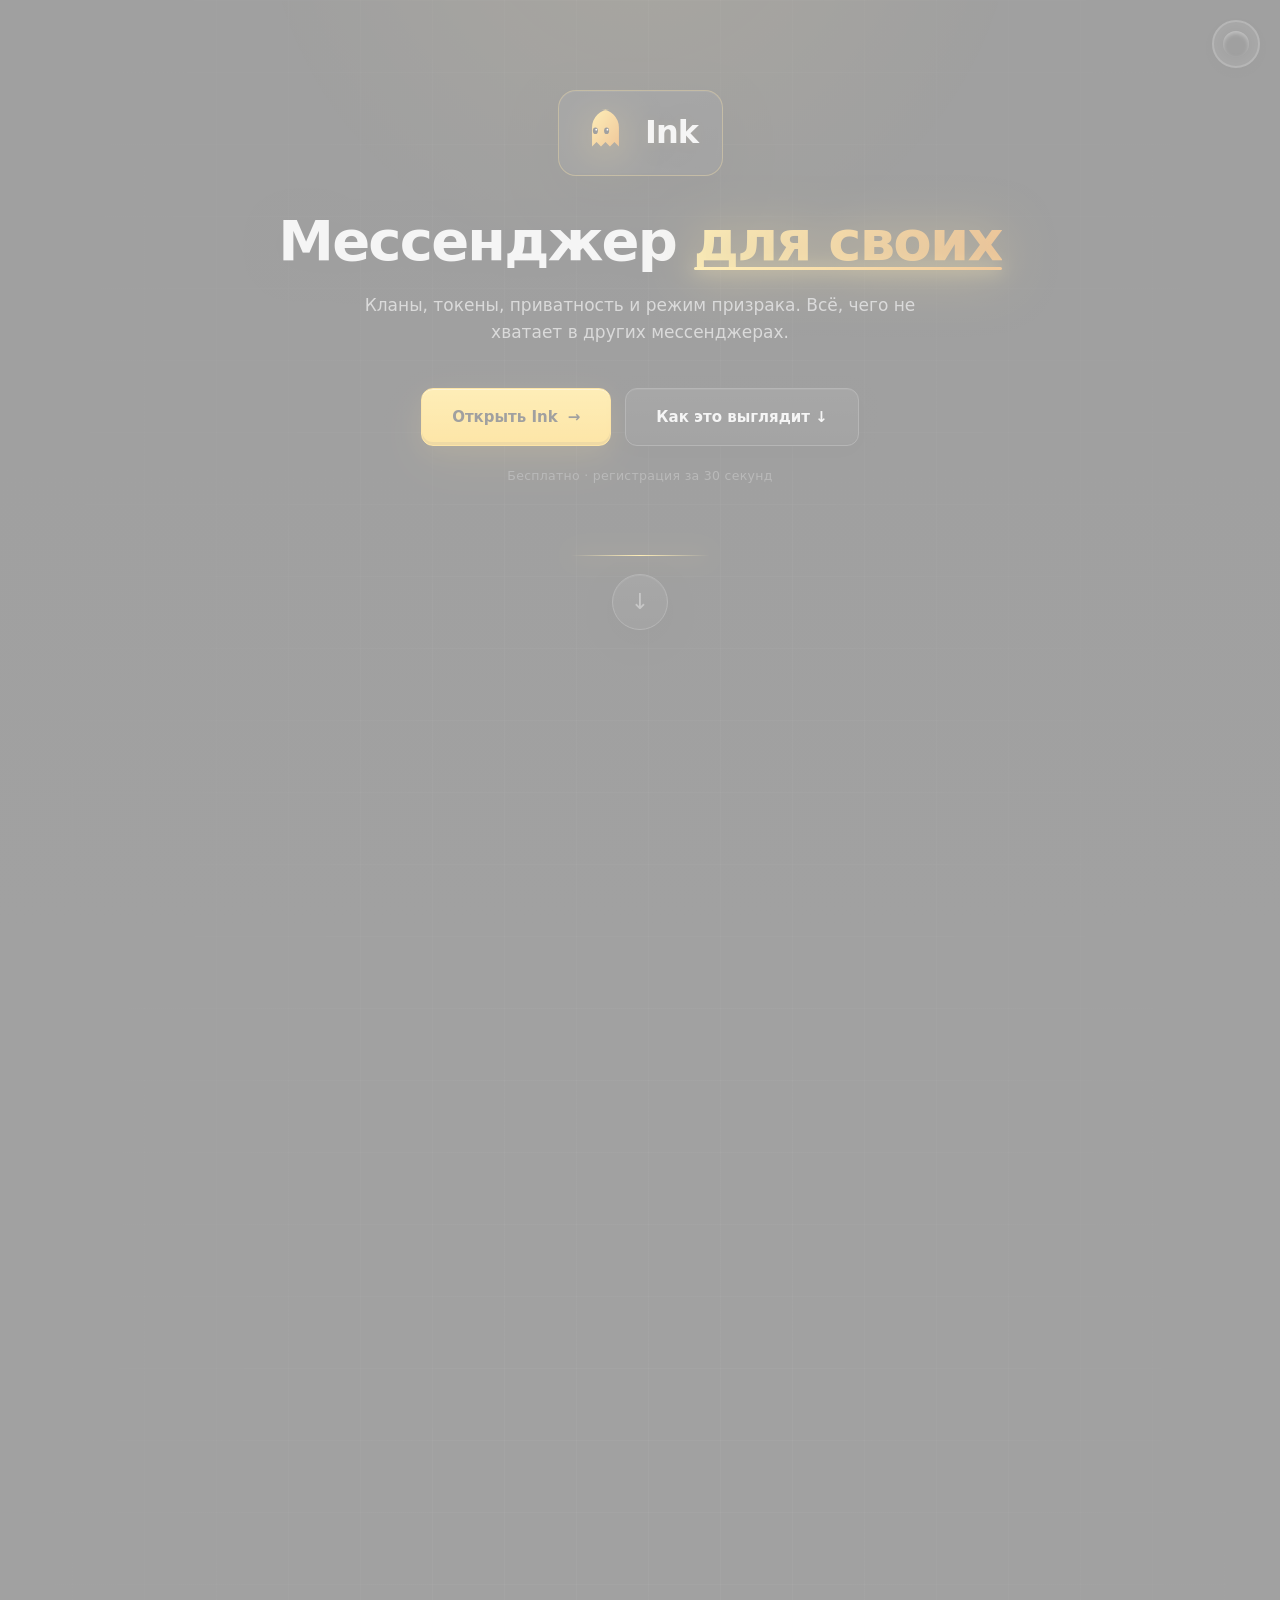
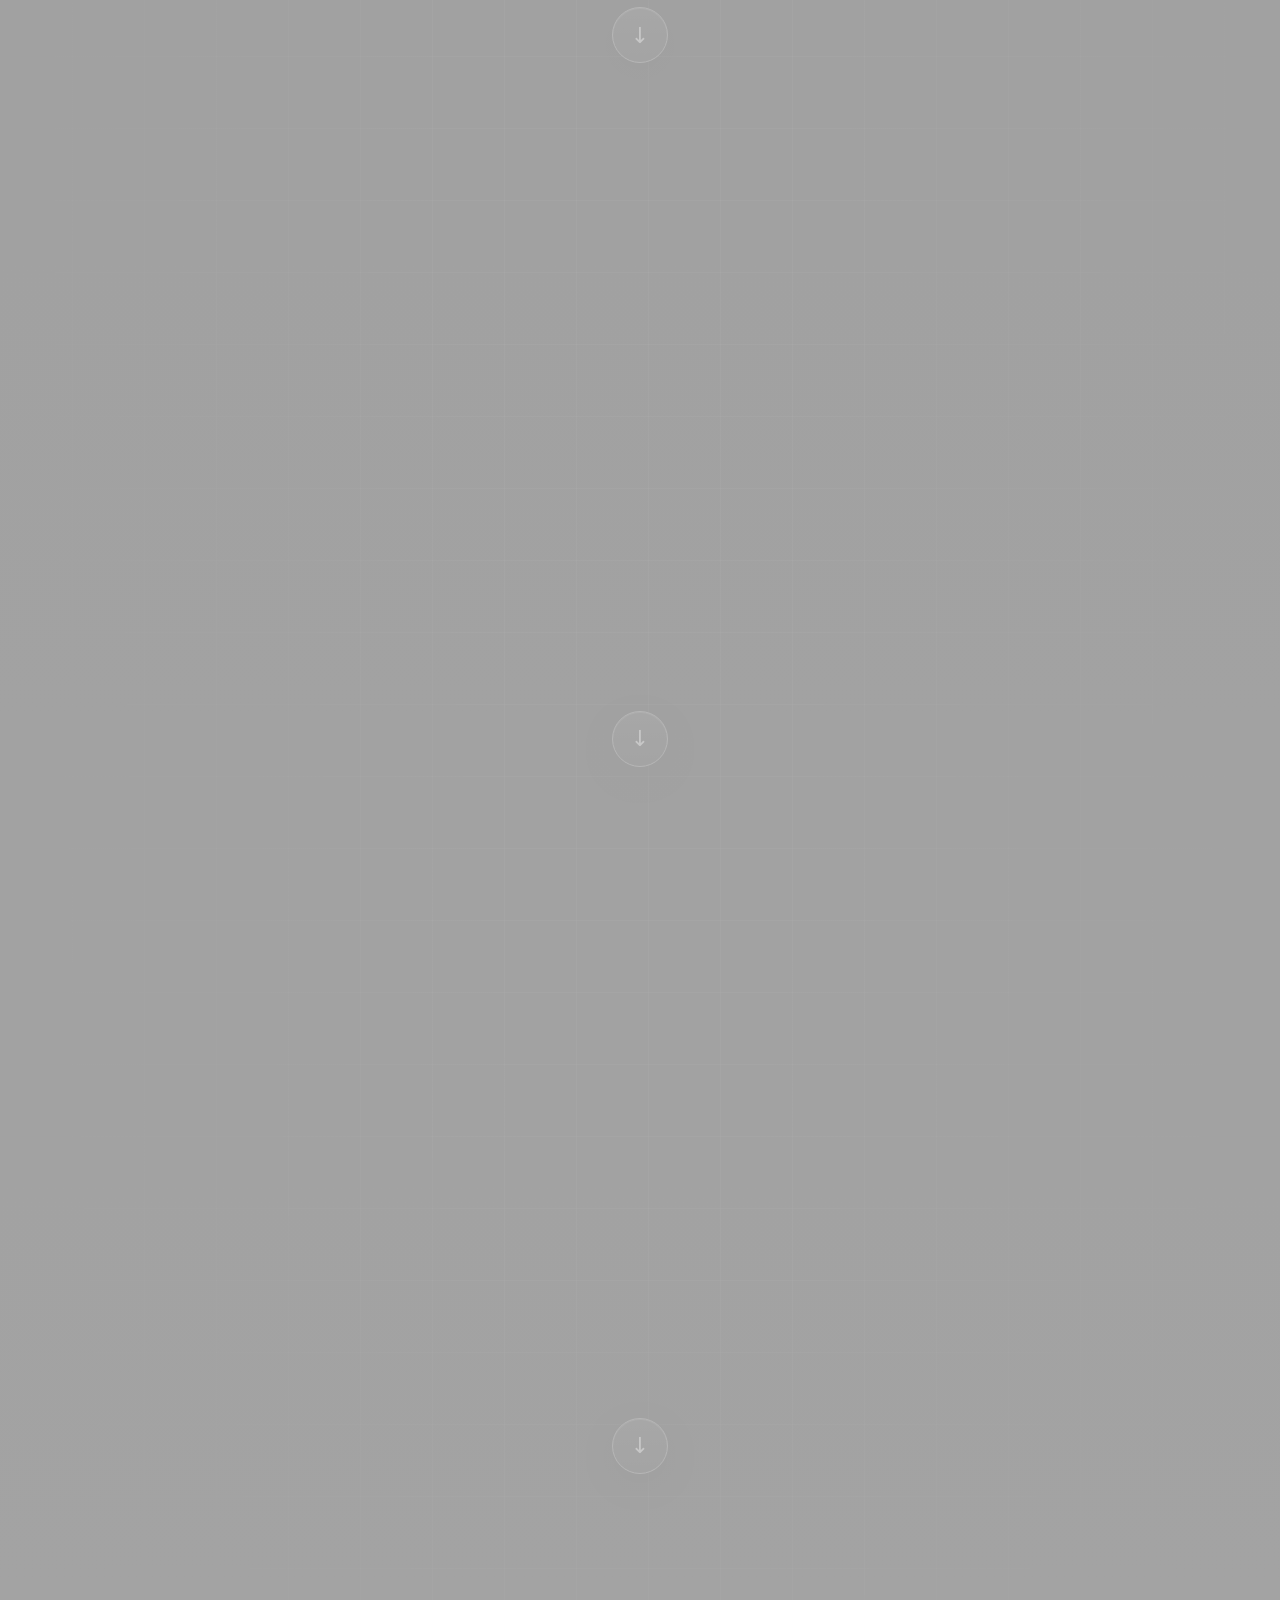
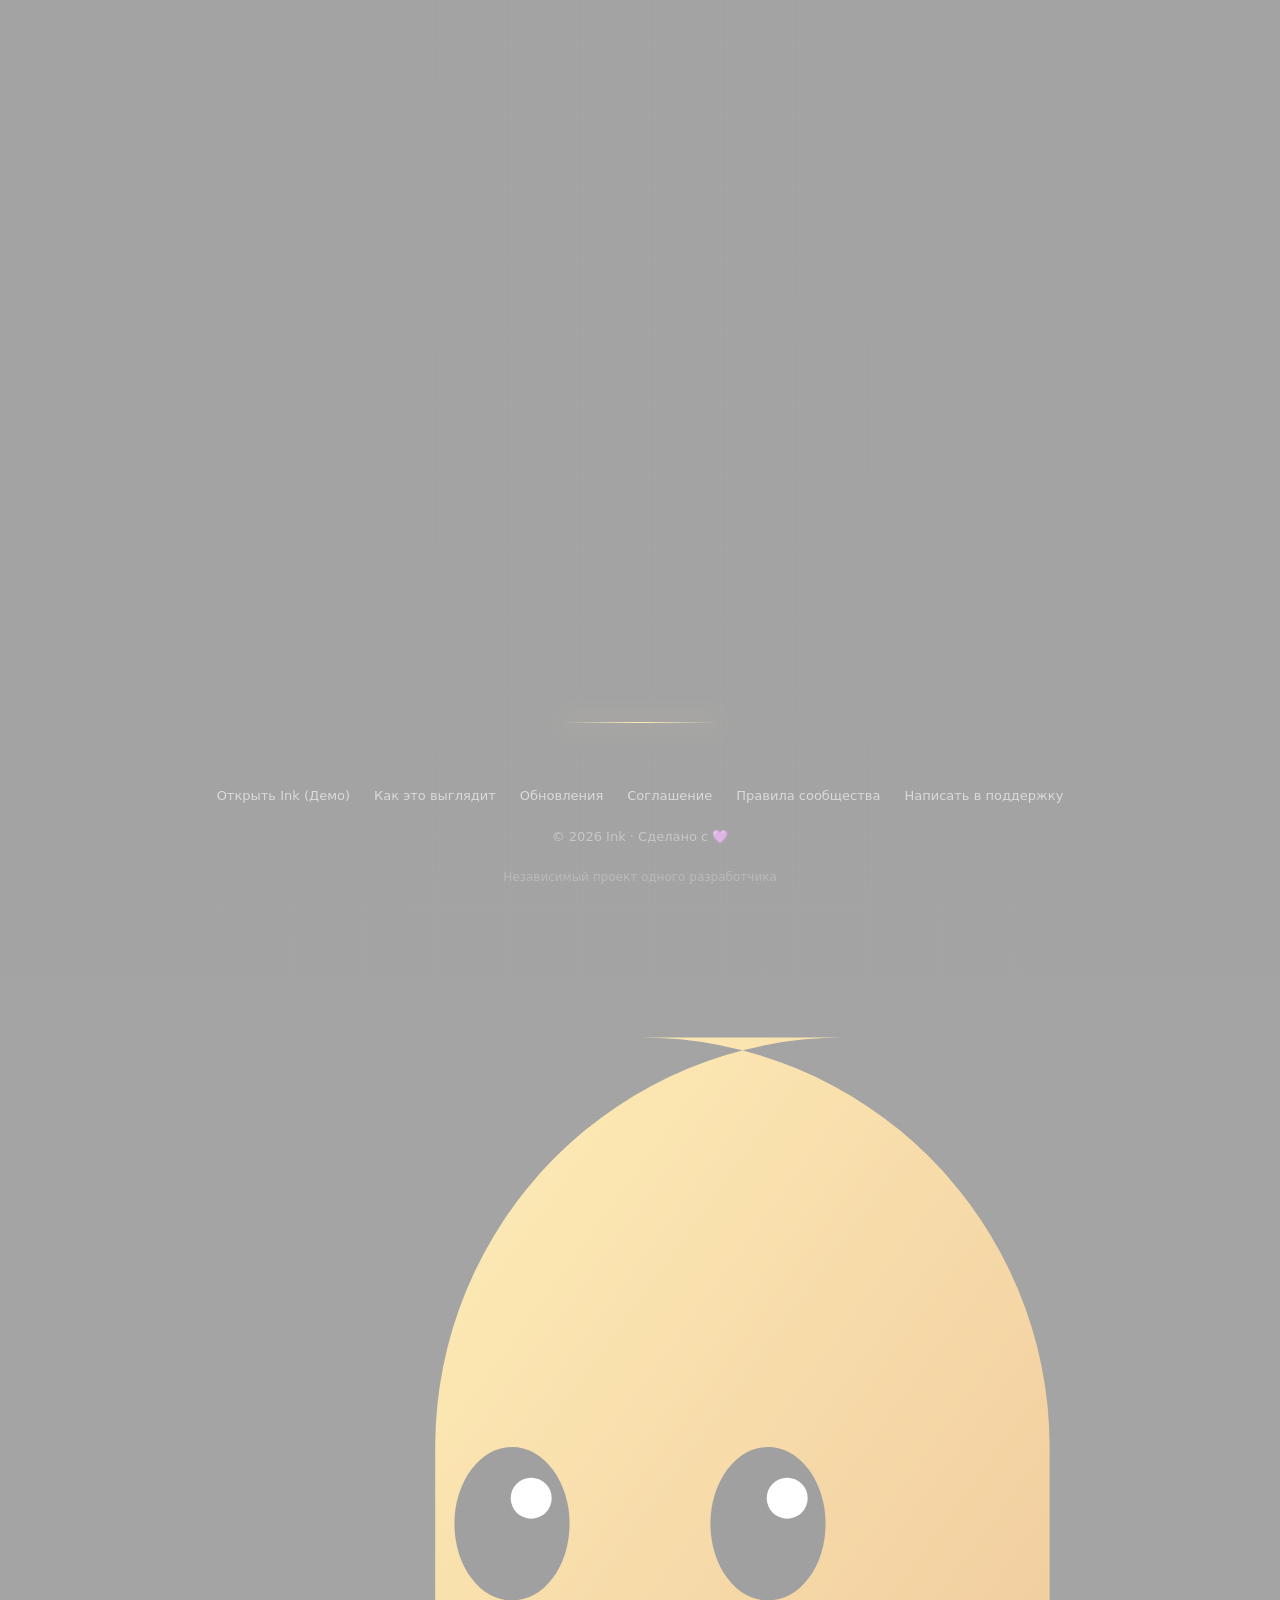
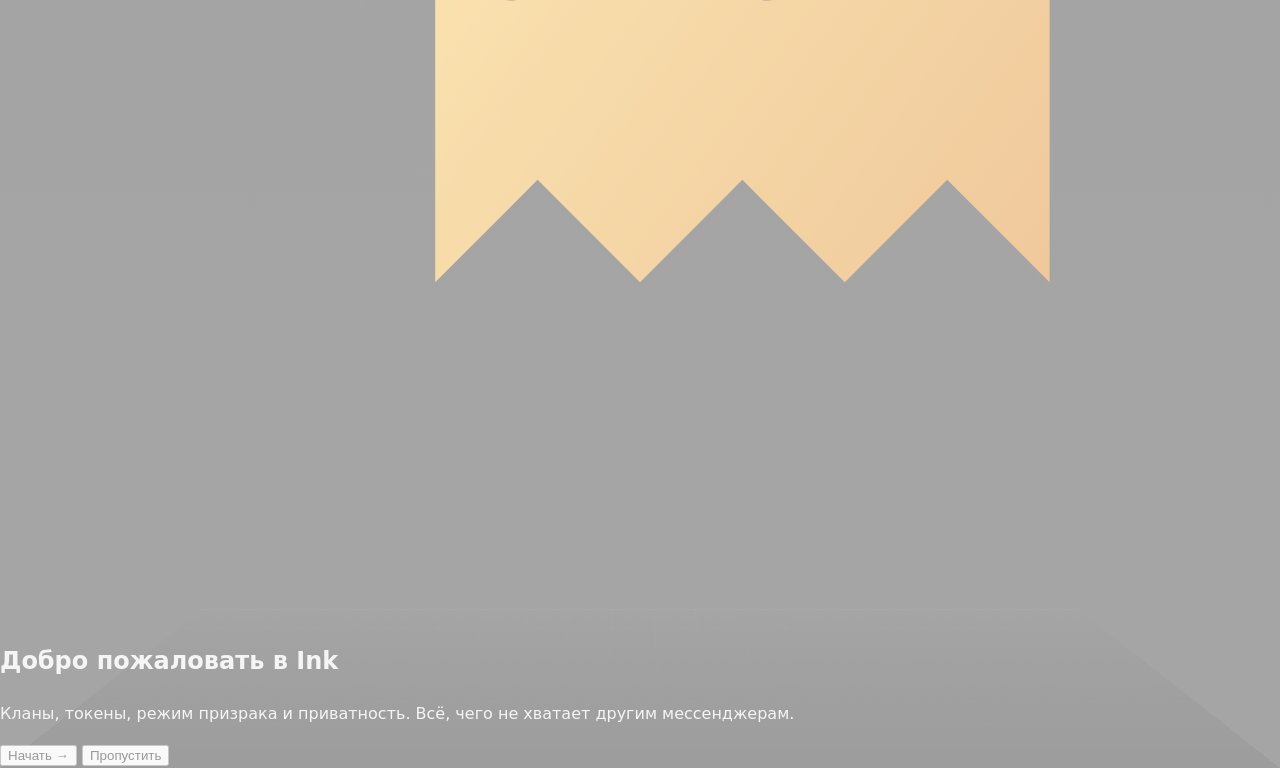
==== commit da272c9c: "Add files via upload" ====
--- a/index.html
+++ b/index.html
@@ -176,7 +176,7 @@
     </svg>
     <h3>Установи Ink на своё устройство</h3>
     <p>Мы активно работаем над мобильным и десктопным приложением. Как только файлы будут готовы — кнопки появятся здесь.</p>
-    
+
     <div class="download-grid" style="opacity:.5;pointer-events:none">
       <a class="download-btn" href="javascript:void(0)">
         <span class="meta">
@@ -215,6 +215,31 @@
     <div class="owner">Независимый проект одного разработчика</div>
   </footer>
 
+</div>
+
+<!-- ИНТРО ПЕРВОГО ЗАХОДА -->
+<div id="introScene">
+  <svg class="intro-ghost" viewBox="0 0 100 100" xmlns="http://www.w3.org/2000/svg">
+    <defs>
+      <linearGradient id="introG" x1="0" y1="0" x2="1" y2="1">
+        <stop offset="0%" stop-color="var(--accent-bright)"/>
+        <stop offset="100%" stop-color="var(--accent-dark)"/>
+      </linearGradient>
+    </defs>
+    <path d="M50 8 a32 32 0 0 1 32 32 v34 l-8 -8 -8 8 -8 -8 -8 8 -8 -8 -8 8 v-34 a32 32 0 0 1 32 -32 z" fill="url(#introG)"/>
+    <ellipse cx="40" cy="46" rx="4.5" ry="6" fill="var(--ghost-eyes)"/>
+    <circle cx="41.5" cy="44" r="1.6" fill="#fff"/>
+    <g class="eye">
+      <ellipse cx="60" cy="46" rx="4.5" ry="6" fill="var(--ghost-eyes)"/>
+      <circle cx="61.5" cy="44" r="1.6" fill="#fff"/>
+    </g>
+  </svg>
+  <h2 class="intro-title">Добро пожаловать в Ink</h2>
+  <p class="intro-sub">Кланы, токены, режим призрака и приватность. Всё, чего не хватает другим мессенджерам.</p>
+  <div class="intro-actions">
+    <button class="intro-btn" onclick="closeIntro()">Начать →</button>
+    <button class="intro-btn ghost" onclick="closeIntro()">Пропустить</button>
+  </div>
 </div>
 
 <script>
@@ -288,6 +313,27 @@
     }, 500);
   });
 }
+
+/* ===== ИНТРО ПЕРВОГО ЗАХОДА ===== */
+(function(){
+  if(localStorage.getItem('ink_intro_seen')) return;
+  var el = document.getElementById('introScene');
+  if(!el) return;
+  el.classList.add('show');
+  setTimeout(closeIntro, 3600);
+})();
+function closeIntro(){
+  var el = document.getElementById('introScene');
+  if(!el || !el.classList.contains('show')) return;
+  el.style.transition = 'opacity .45s';
+  el.style.opacity = '0';
+  setTimeout(function(){
+    el.classList.remove('show');
+    el.style.opacity = '';
+    el.style.transition = '';
+  }, 450);
+  localStorage.setItem('ink_intro_seen', '1');
+}
 </script>
 </body>
 </html>
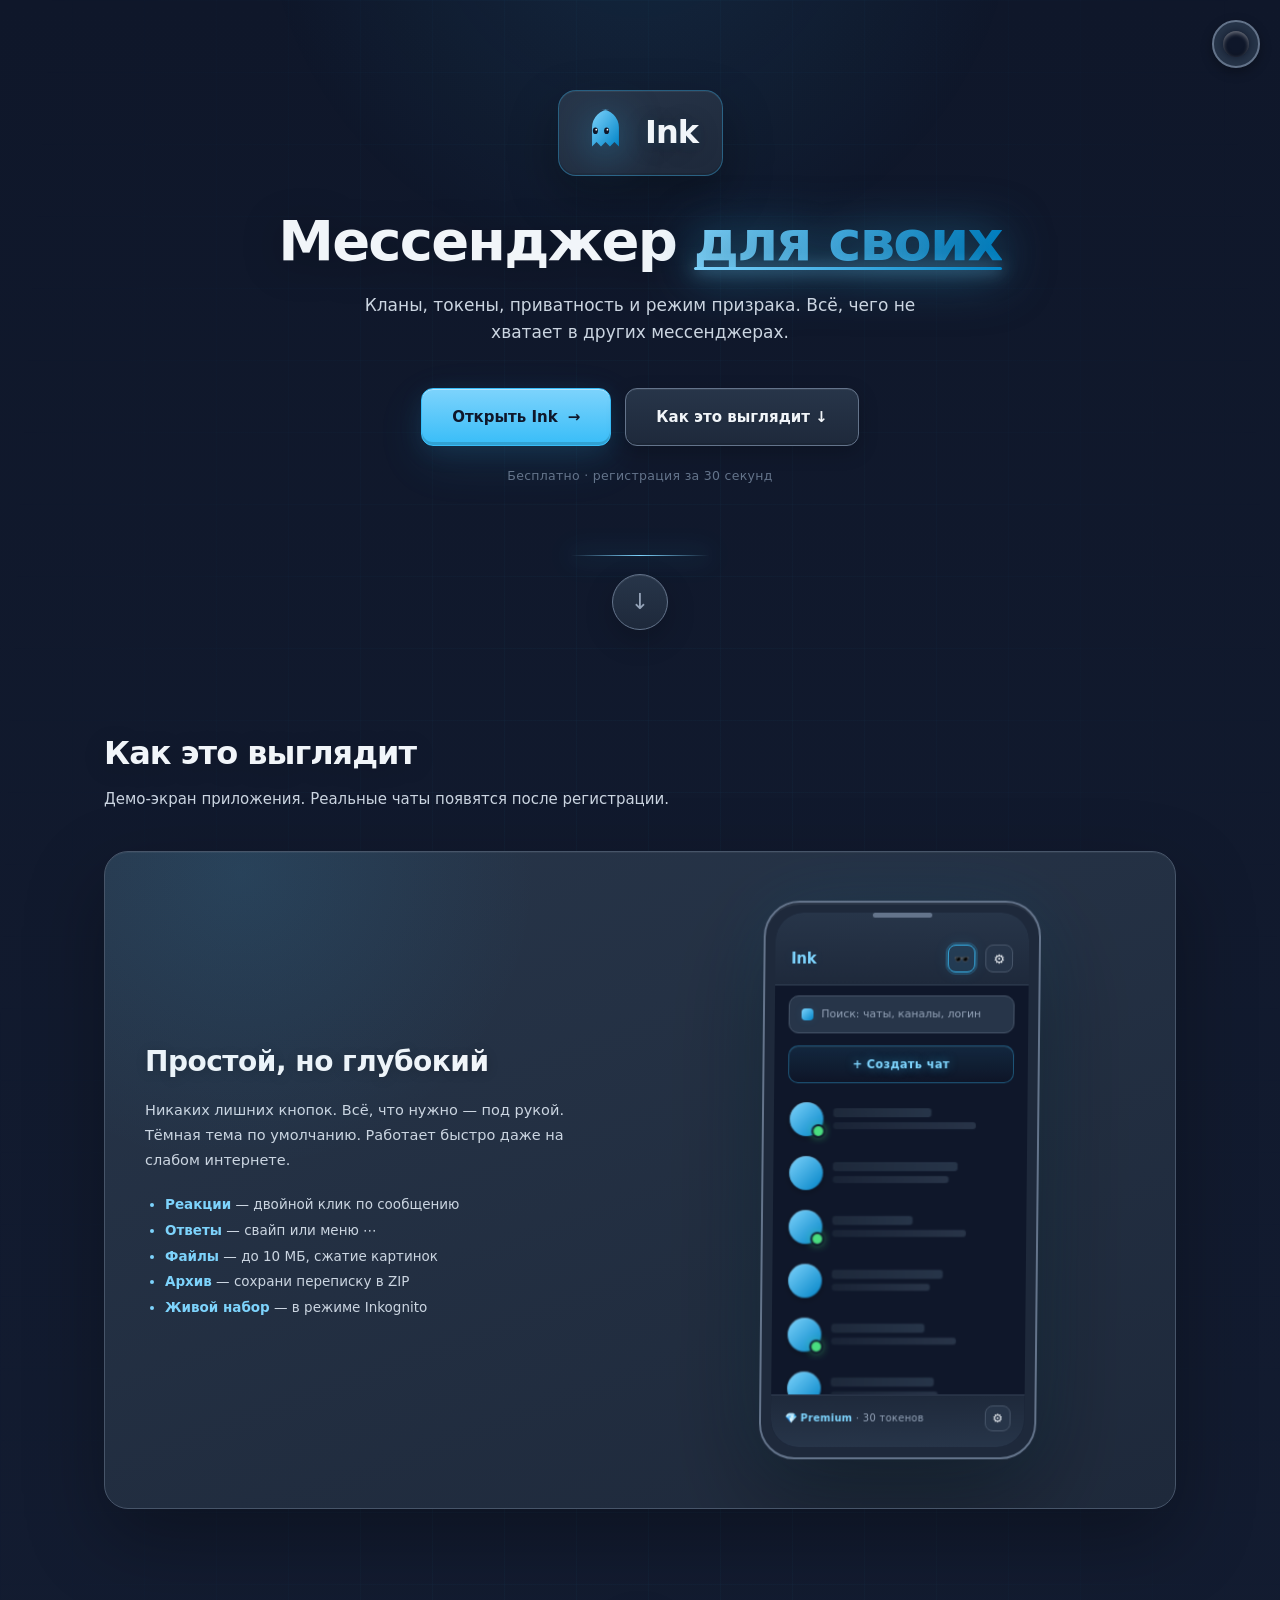
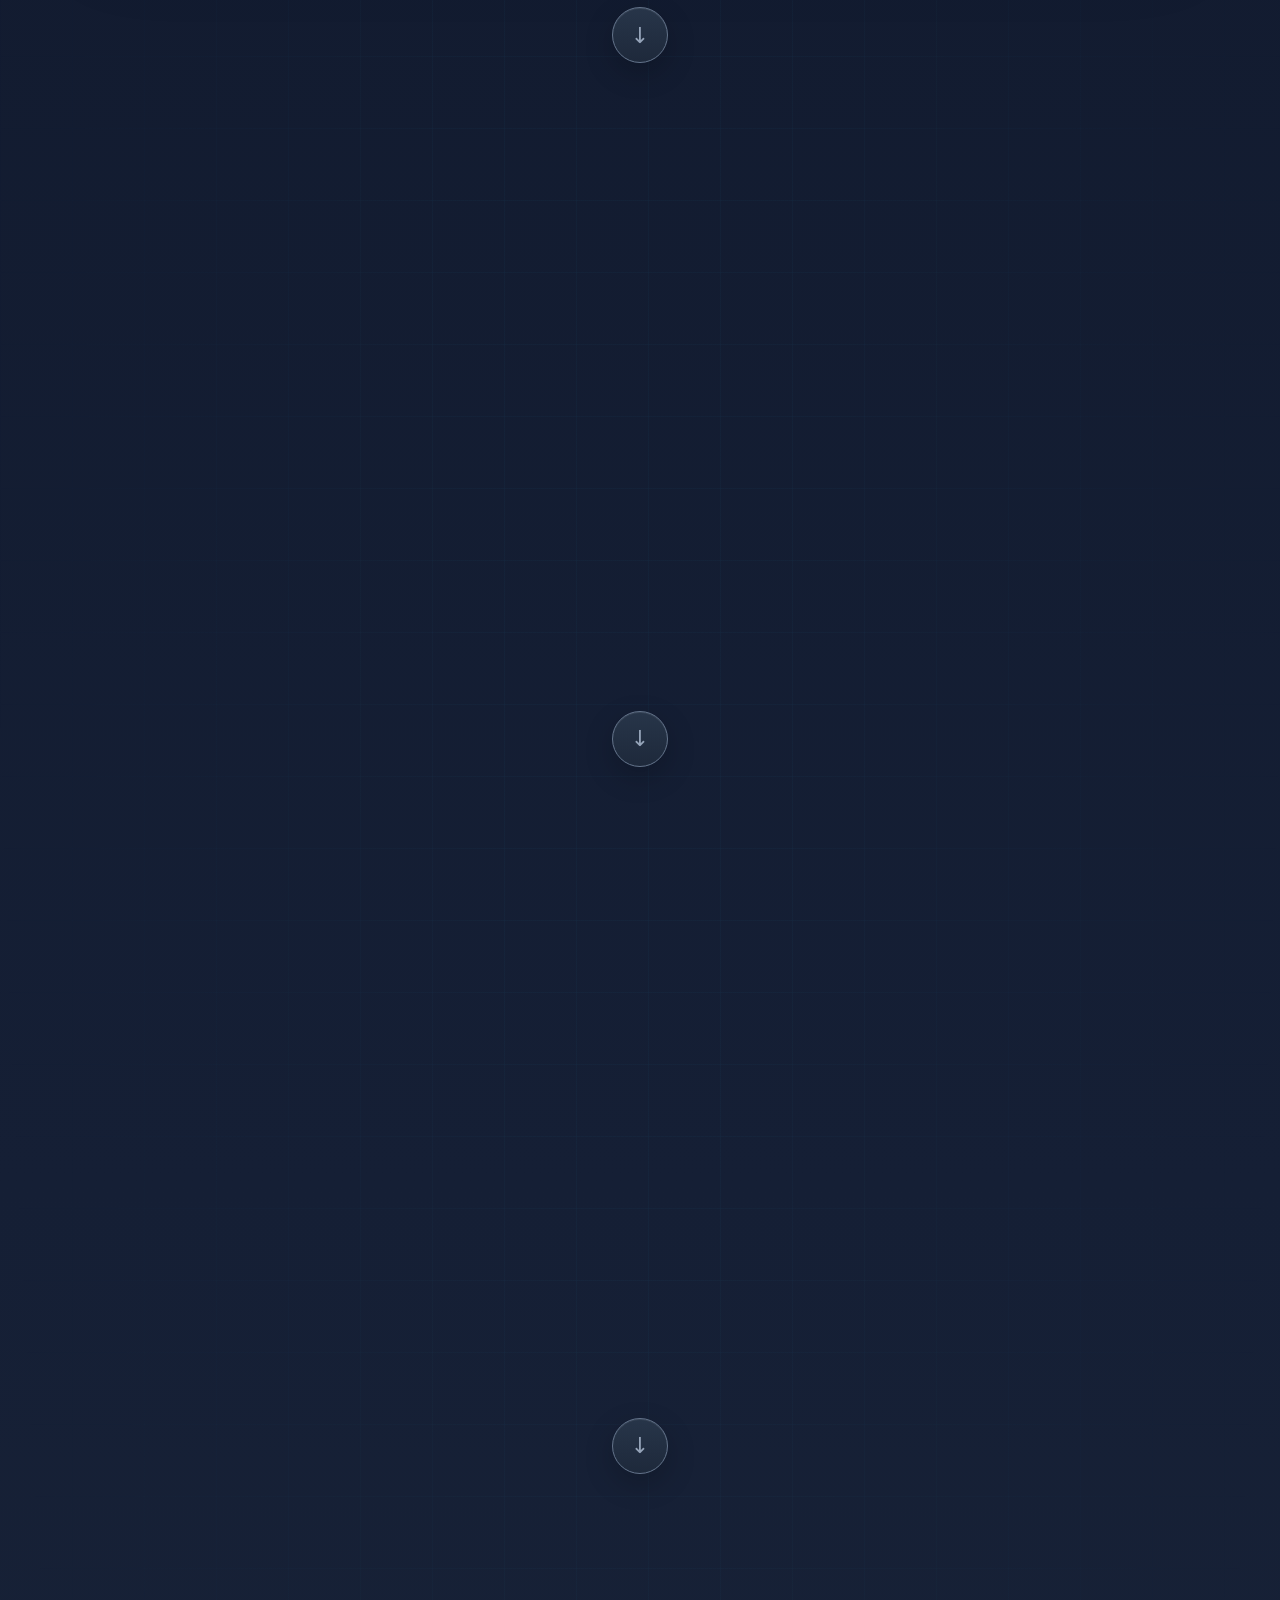
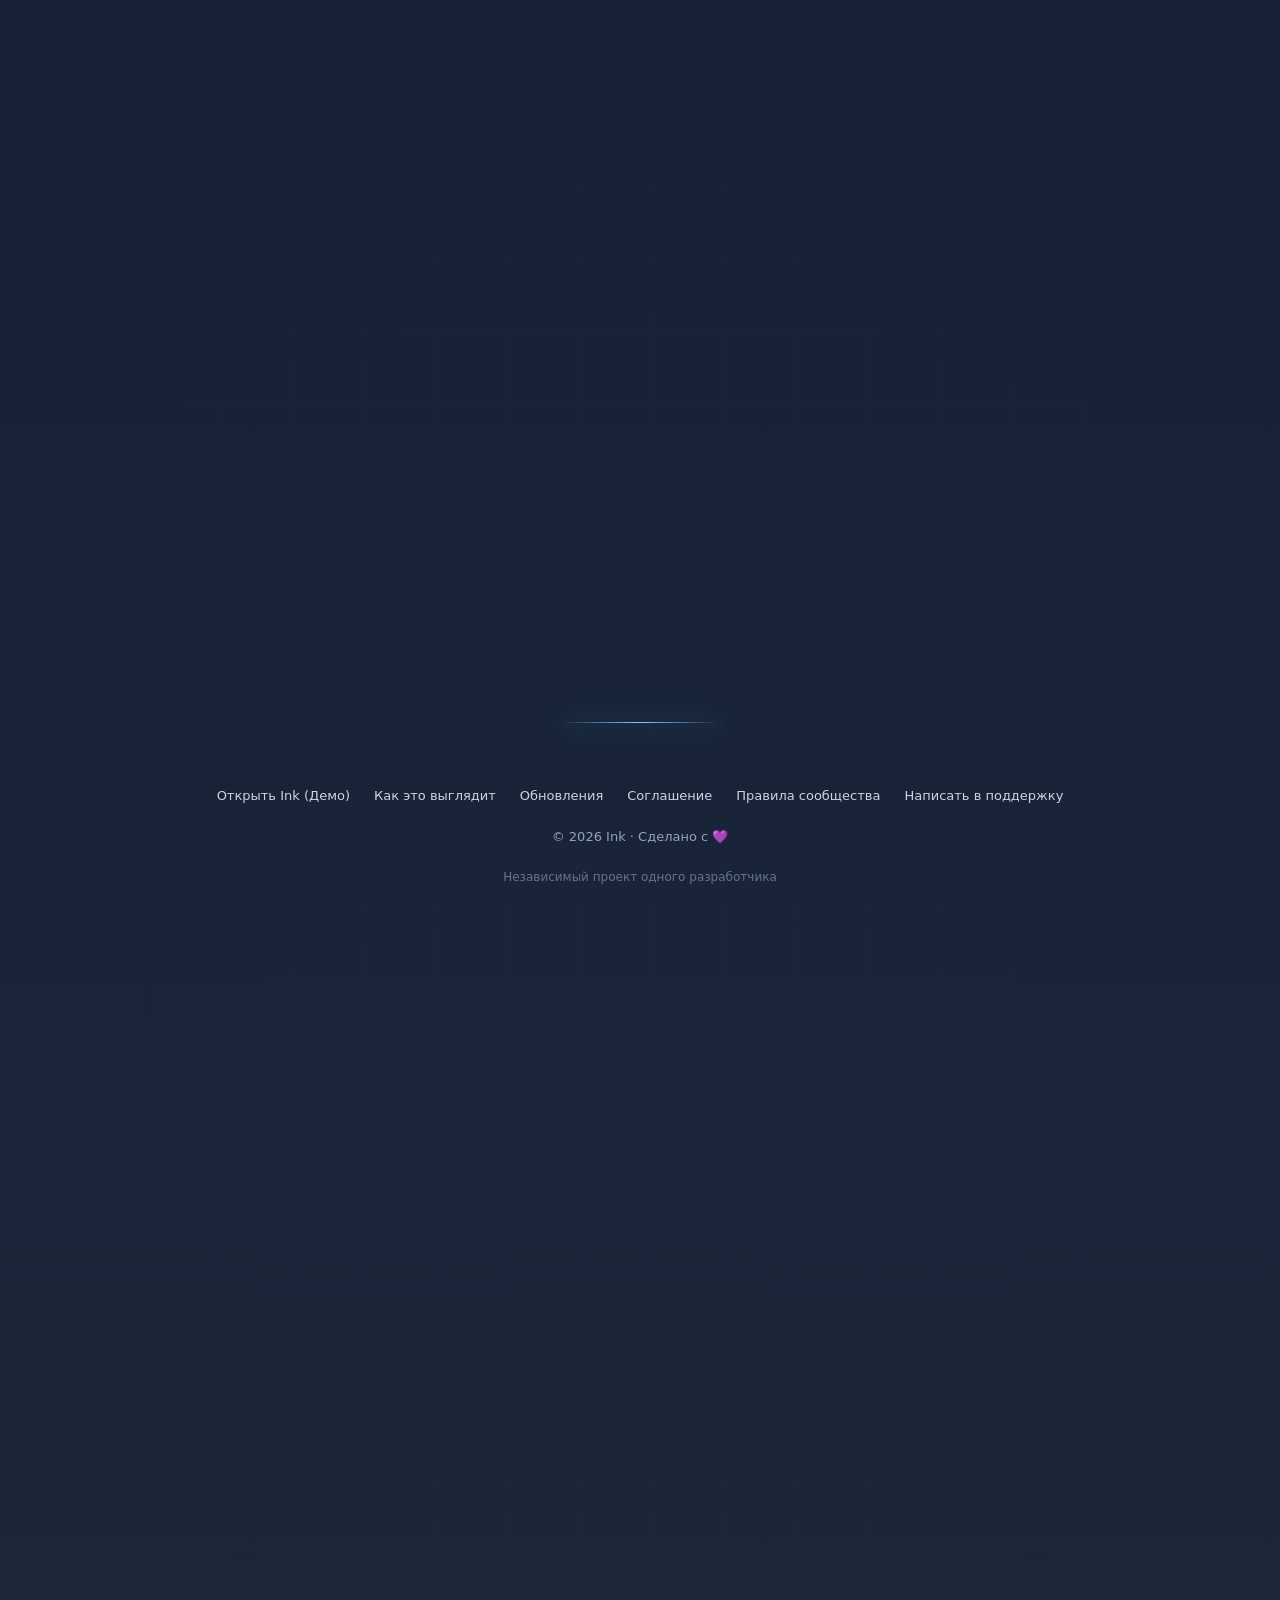
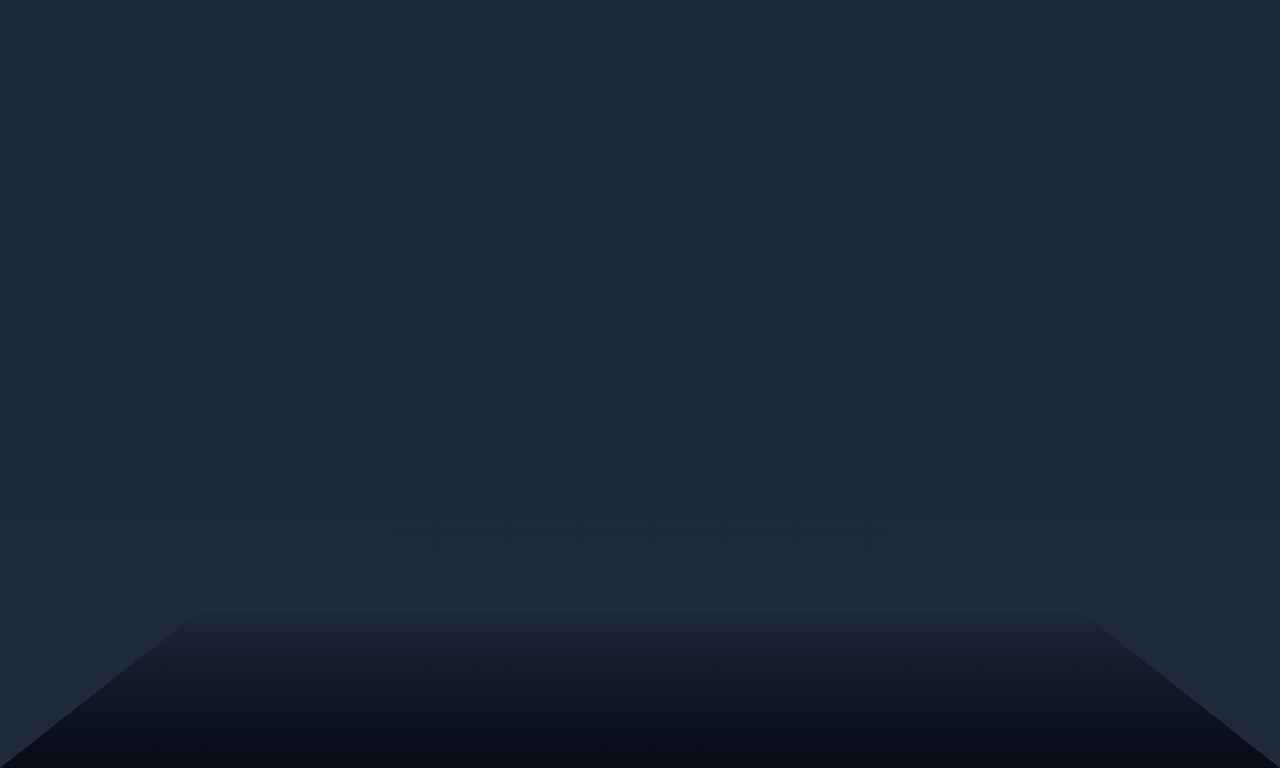
==== commit f5738f88: "Add files via upload" ====
--- a/index.html
+++ b/index.html
@@ -9,6 +9,7 @@
 </head>
 <body>
 
+<!-- Кнопка и меню тем -->
 <button class="theme-toggle-btn" onclick="toggleThemeMenu()" title="Сменить тему">
   <div class="theme-color-dot"></div>
 </button>
@@ -217,7 +218,7 @@
 
 </div>
 
-<!-- ИНТРО ПЕРВОГО ЗАХОДА -->
+<!-- ИНТРО ПЕРВОГО ЗАХОДА (не перекрывает, если уже видели) -->
 <div id="introScene">
   <svg class="intro-ghost" viewBox="0 0 100 100" xmlns="http://www.w3.org/2000/svg">
     <defs>
@@ -288,8 +289,40 @@
   }
 });
 
-if(!savedTheme) {
-  window.addEventListener('load', () => {
+// ИНТРО (просто исчезает через 3 секунды, если не видели)
+(function(){
+  if(localStorage.getItem('ink_intro_seen')) return;
+  var el = document.getElementById('introScene');
+  if(!el) return;
+  el.classList.add('show');
+  setTimeout(closeIntro, 3000);
+})();
+
+function closeIntro(){
+  var el = document.getElementById('introScene');
+  if(!el || !el.classList.contains('show')) return;
+  el.style.transition = 'opacity .4s';
+  el.style.opacity = '0';
+  setTimeout(function(){
+    el.classList.remove('show');
+    el.style.opacity = '';
+    el.style.transition = '';
+  }, 400);
+  localStorage.setItem('ink_intro_seen', '1');
+}
+
+// ФИКС ПРОКРУТКИ И ПОЯВЛЕНИЯ
+window.addEventListener('load', () => {
+  // Принудительно показываем все элементы, которые уже на экране
+  document.querySelectorAll('.reveal').forEach(el => {
+    const rect = el.getBoundingClientRect();
+    if(rect.top < window.innerHeight) {
+      el.classList.add('visible');
+    }
+  });
+  
+  // Если тема не сохранена, запускаем анимацию перебора тем (как было)
+  if(!savedTheme) {
     setTimeout(() => {
       let step = 0;
       function animateNext() {
@@ -311,29 +344,8 @@
       }
       animateNext();
     }, 500);
-  });
-}
-
-/* ===== ИНТРО ПЕРВОГО ЗАХОДА ===== */
-(function(){
-  if(localStorage.getItem('ink_intro_seen')) return;
-  var el = document.getElementById('introScene');
-  if(!el) return;
-  el.classList.add('show');
-  setTimeout(closeIntro, 3600);
-})();
-function closeIntro(){
-  var el = document.getElementById('introScene');
-  if(!el || !el.classList.contains('show')) return;
-  el.style.transition = 'opacity .45s';
-  el.style.opacity = '0';
-  setTimeout(function(){
-    el.classList.remove('show');
-    el.style.opacity = '';
-    el.style.transition = '';
-  }, 450);
-  localStorage.setItem('ink_intro_seen', '1');
-}
+  }
+});
 </script>
 </body>
 </html>
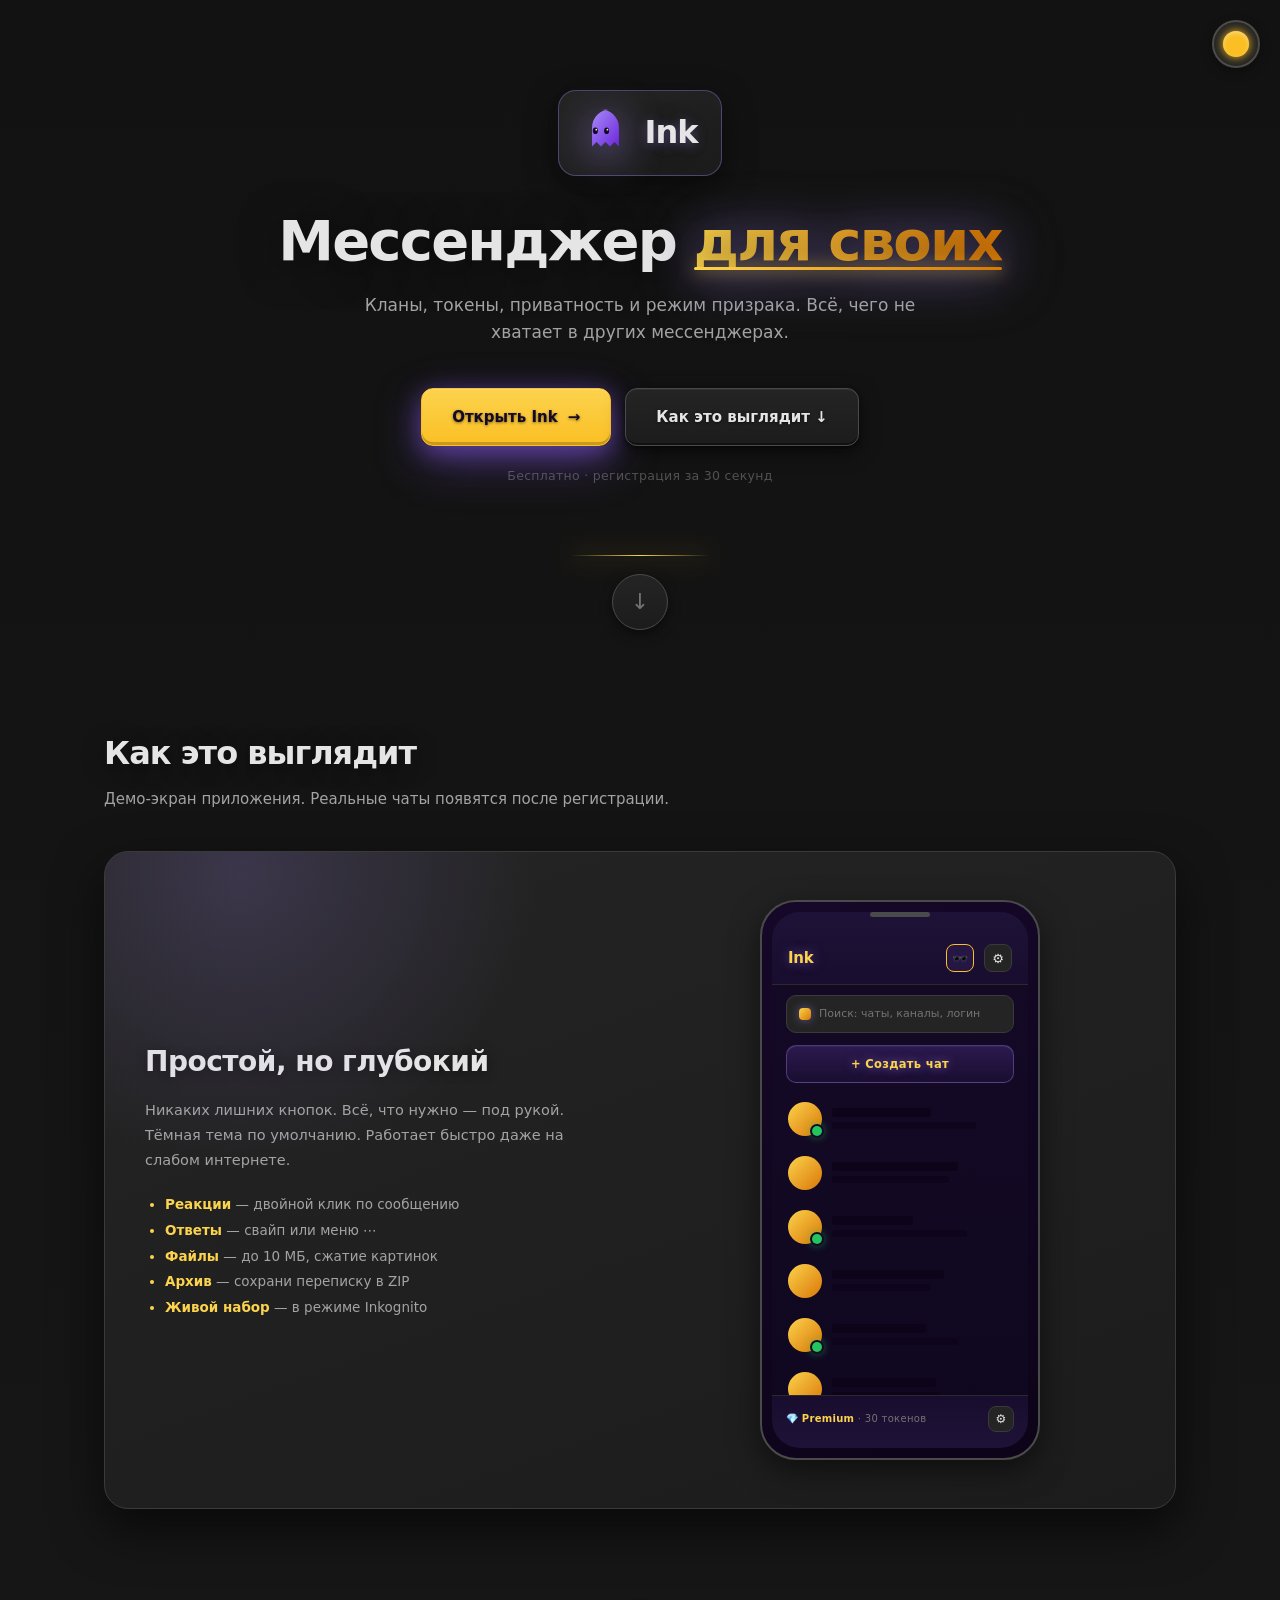
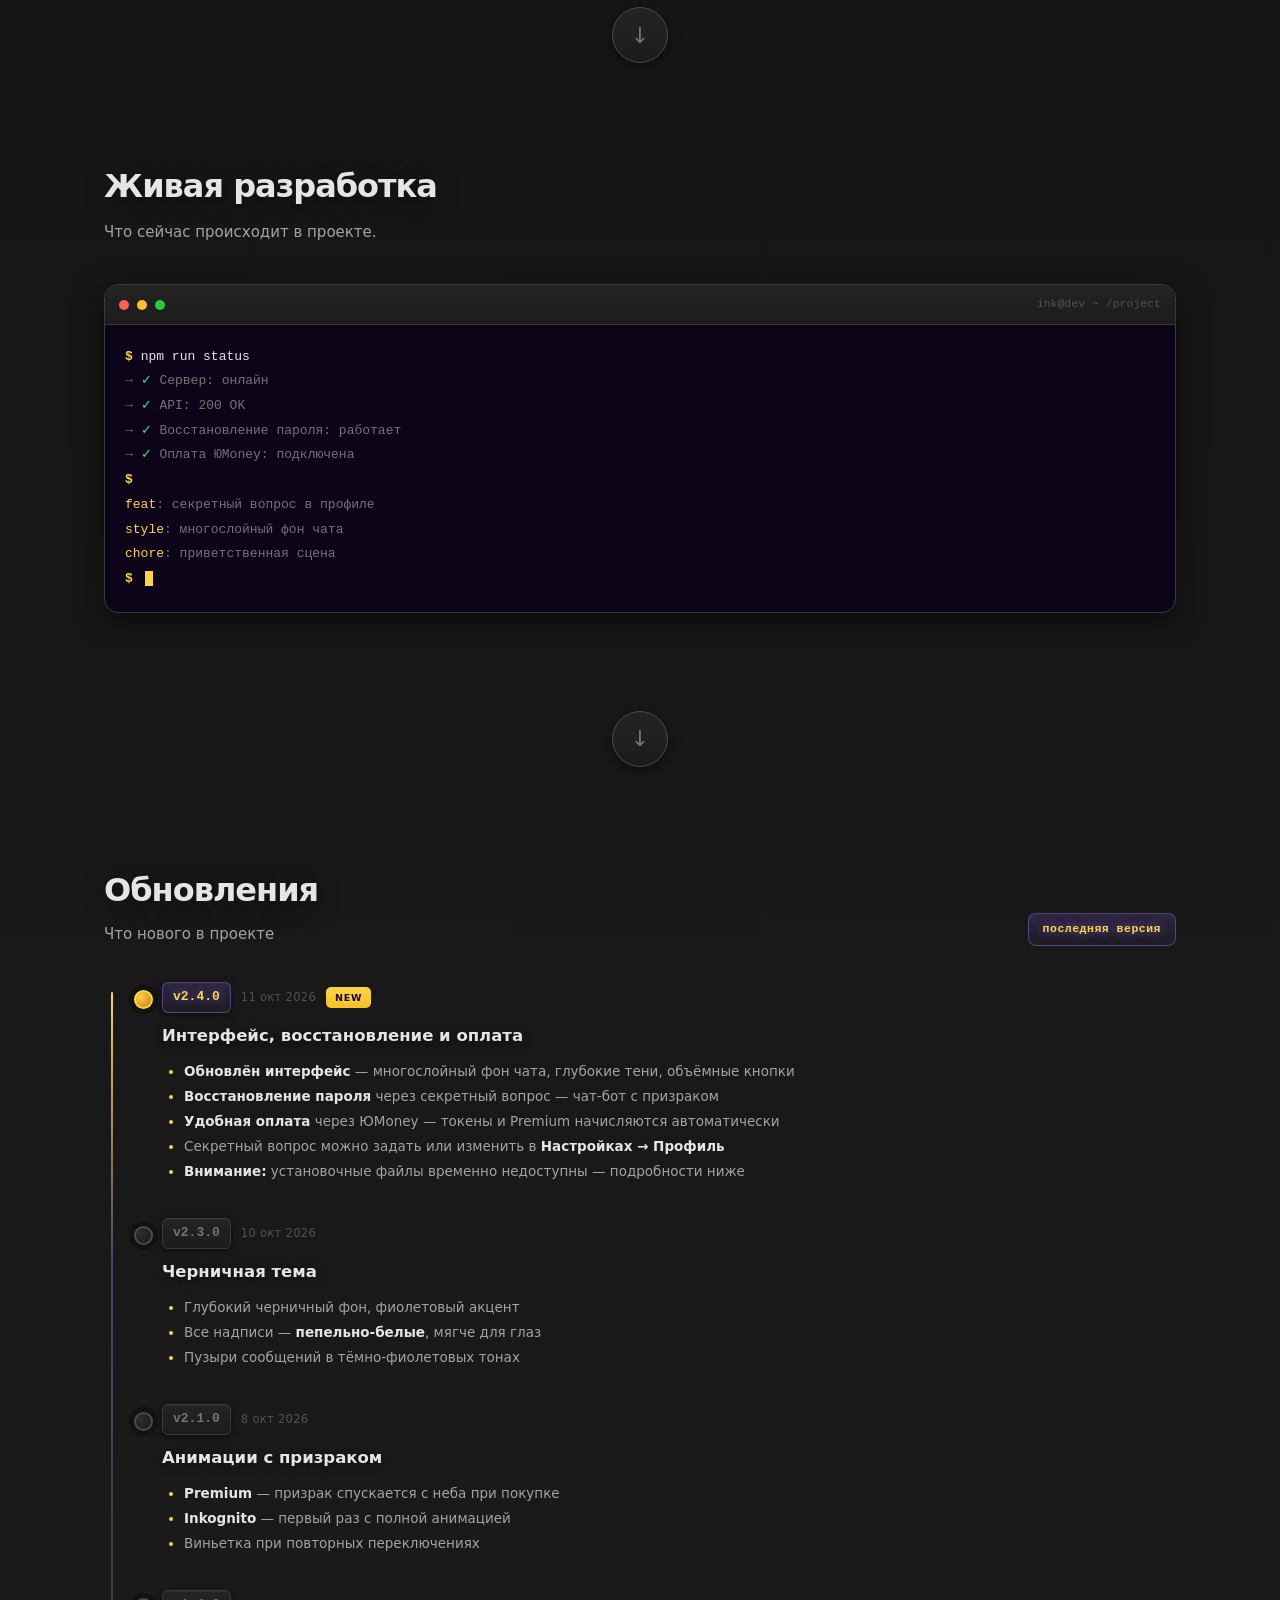
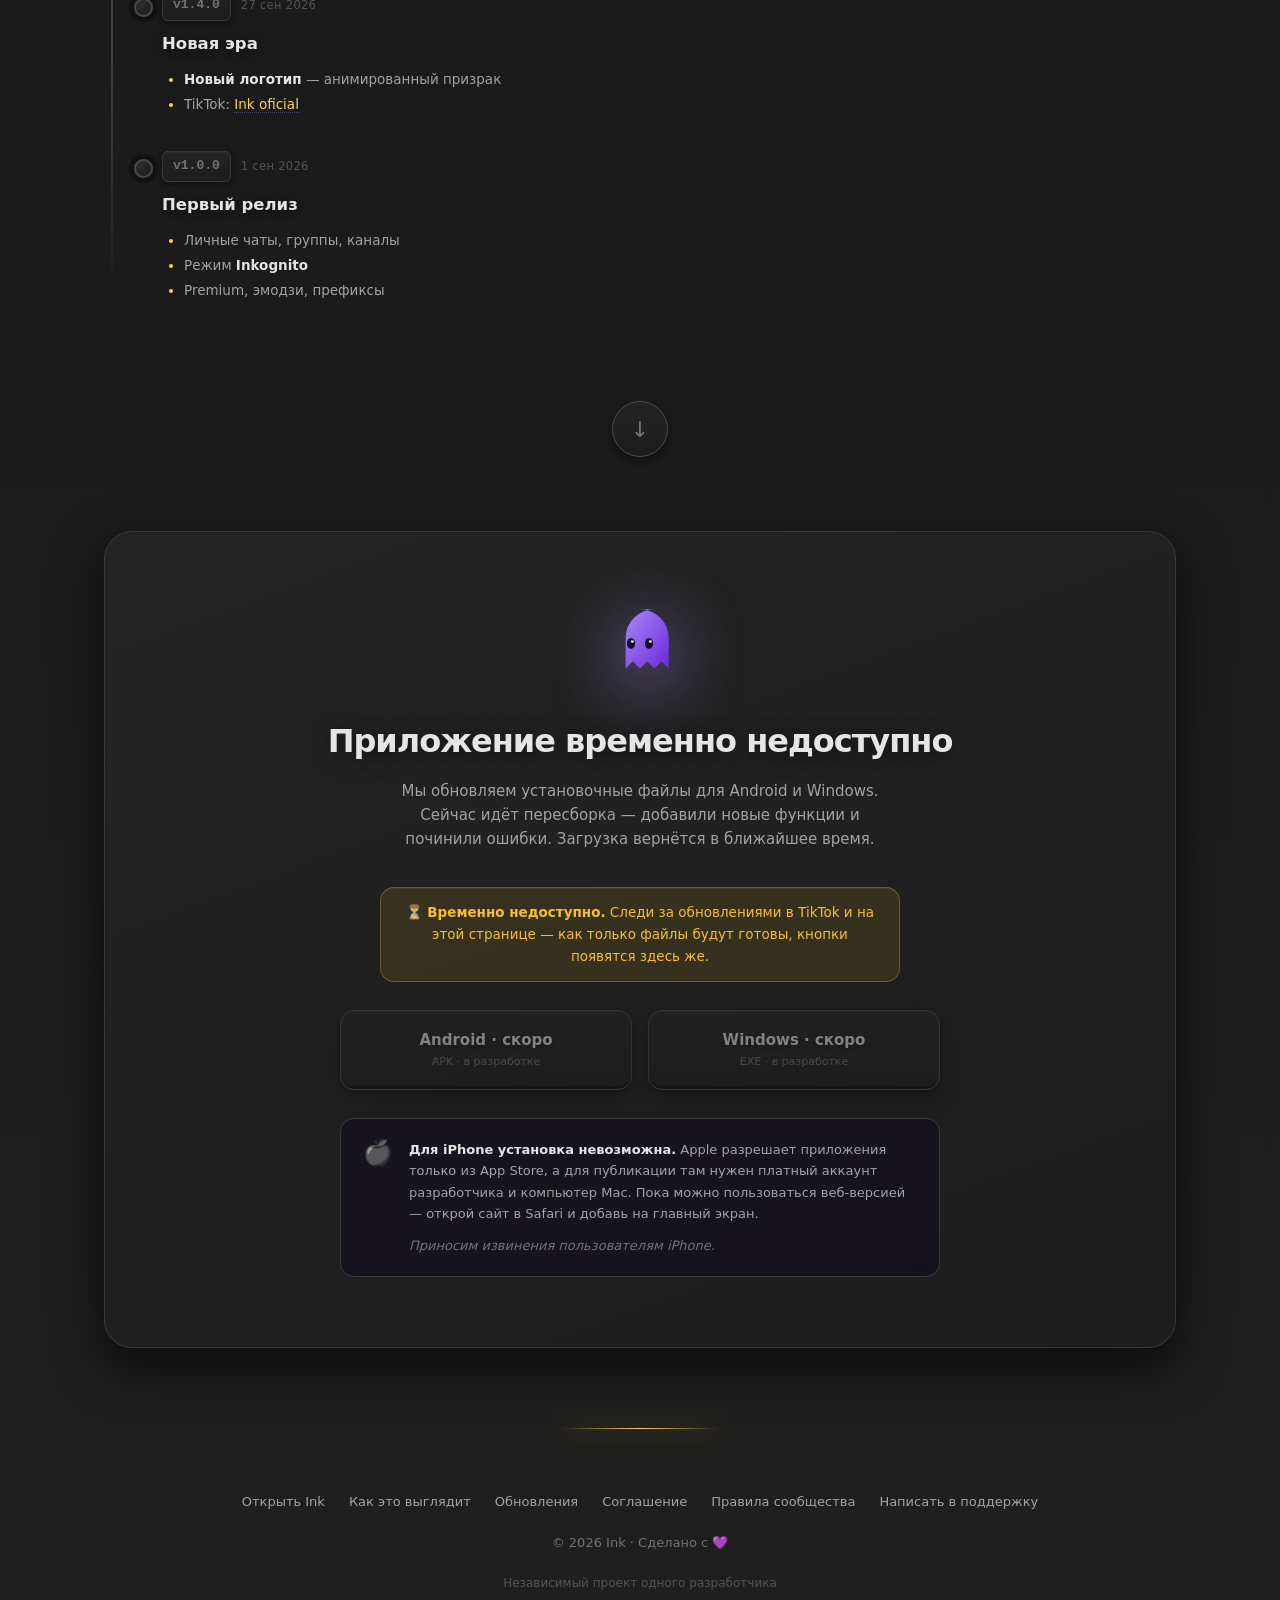
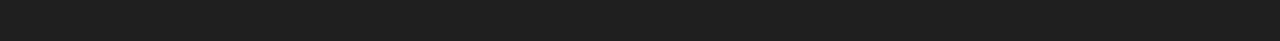
==== commit f8e247cc: "Add files via upload" ====
--- a/index.html
+++ b/index.html
@@ -5,11 +5,427 @@
 <meta name="viewport" content="width=device-width,initial-scale=1"/>
 <title>Ink</title>
 <link rel="icon" href="data:image/svg+xml,<svg xmlns='http://www.w3.org/2000/svg' viewBox='0 0 32 32'><circle cx='16' cy='16' r='14' fill='%238b5cf6'/><text x='16' y='22' text-anchor='middle' fill='white' font-size='20' font-weight='bold' font-family='sans-serif'>I</text></svg>"/>
-<link rel="stylesheet" href="index.css">
+<style>
+:root{
+  --bg:#150a26;--wall-1:#150a26;--wall-2:#1c0e33;--wall-3:#241344;--floor:#0d0620;
+  --panel:#1f1238;--panel2:#281745;--panel3:#331d54;
+  --border:#261540;--border2:#352058;--border3:#452a70;
+  --accent:#8b5cf6;--accent-bright:#a78bfa;--accent-dark:#6d28d9;--accent-deep:#4c1d95;
+  --accent-soft:rgba(139,92,246,.10);--accent-mid:rgba(139,92,246,.18);
+  --accent-line:rgba(167,139,250,.35);--accent-glow:rgba(167,139,250,.55);
+  --text:#e8e6e2;--text2:#c8c4be;--muted:#a8a29c;--muted2:#7a746e;
+  --warn:#fbbf24;
+}
+*{box-sizing:border-box;-webkit-tap-highlight-color:transparent}
+html{scroll-behavior:smooth}
+body{margin:0;background:var(--bg);color:var(--text);font-family:system-ui,-apple-system,"Segoe UI",Roboto,sans-serif;line-height:1.6;overflow-x:hidden;min-height:100vh;-webkit-font-smoothing:antialiased;perspective:1400px;transition:background .5s, color .5s}
+
+/* ТЕМЫ */
+body.theme-milk {
+  --bg:#eef0f2; --wall-1:#eef0f2; --wall-2:#e4e6e8; --wall-3:#d8dadd; --floor:#c8cacd;
+  --panel:#fafbfc; --panel2:#ffffff; --panel3:#f1f3f5;
+  --border:#d1d5db; --border2:#b8bec5; --border3:#9ca3af;
+  --accent:#8b5cf6; --accent-bright:#a78bfa; --accent-dark:#6d28d9;
+  --accent-soft:rgba(139,92,246,.08); --accent-line:rgba(139,92,246,.3); --accent-glow:rgba(139,92,246,.4);
+  --text:#0a0a0a; --text2:#333333; --muted:#666666; --muted2:#999999;
+}
+body.theme-dark {
+  --bg:#121212; --wall-1:#121212; --wall-2:#181818; --wall-3:#1f1f1f; --floor:#0a0a0a;
+  --panel:#1c1c1c; --panel2:#242424; --panel3:#2d2d2d;
+  --border:#2a2a2a; --border2:#3a3a3a; --border3:#4a4a4a;
+  --accent:#fbbf24; --accent-bright:#fcd34d; --accent-dark:#d97706;
+  --text:#e5e5e5; --text2:#a3a3a3; --muted:#737373; --muted2:#525252;
+}
+body.theme-navy {
+  --bg:#0f172a; --wall-1:#0f172a; --wall-2:#151f35; --wall-3:#1e293b; --floor:#080d17;
+  --panel:#1e293b; --panel2:#273549; --panel3:#334155;
+  --border:#334155; --border2:#475569; --border3:#64748b;
+  --accent:#38bdf8; --accent-bright:#7dd3fc; --accent-dark:#0284c7;
+  --text:#f1f5f9; --text2:#cbd5e1; --muted:#94a3b8; --muted2:#64748b;
+}
+body.theme-graphite {
+  --bg:#1A2B33; --wall-1:#1A2B33; --wall-2:#1F343E; --wall-3:#264653; --floor:#121C22;
+  --panel:#1F343E; --panel2:#264653; --panel3:#2F5564;
+  --border:#2F5564; --border2:#3A6878; --border3:#4A8090;
+  --accent:#E9C46A; --accent-bright:#F4D58D; --accent-dark:#D4A84A;
+  --text:#F4F7F8; --text2:#C5D1D6; --muted:#8A9BA3; --muted2:#5F737C;
+}
+body.theme-brown {
+  --bg:#2a1f1a; --wall-1:#2a1f1a; --wall-2:#362821; --wall-3:#423129; --floor:#1a110d;
+  --panel:#362821; --panel2:#423129; --panel3:#523e33;
+  --border:#423129; --border2:#5a4539; --border3:#7c6253;
+  --accent:#d4a373; --accent-bright:#faedcd; --accent-dark:#b5835a;
+  --text:#faedcd; --text2:#e3d5ca; --muted:#a89f91; --muted2:#7c6f64;
+}
+
+/* КНОПКА СМЕНЫ ТЕМ */
+.theme-toggle-btn {
+  position: fixed; top: 20px; right: 20px; z-index: 1000;
+  width: 48px; height: 48px; border-radius: 50%;
+  background: var(--panel2); border: 2px solid var(--border3);
+  cursor: pointer; display: flex; align-items: center; justify-content: center;
+  box-shadow: 0 4px 12px rgba(0,0,0,.3); transition: all .3s;
+}
+.theme-toggle-btn:hover { transform: scale(1.1); border-color: var(--accent); box-shadow: 0 0 20px var(--accent-glow); }
+.theme-color-dot {
+  width: 26px; height: 26px; border-radius: 50%;
+  background: var(--accent);
+  box-shadow: inset 0 2px 4px rgba(255,255,255,.4), 0 0 10px var(--accent);
+  transition: background .4s, box-shadow .4s;
+}
+.theme-menu {
+  position: fixed; top: 80px; right: 20px; z-index: 999;
+  background: var(--panel2); border: 1px solid var(--border2);
+  border-radius: 16px; padding: 10px; display: none;
+  flex-direction: column; gap: 6px; min-width: 200px;
+  box-shadow: 0 10px 40px rgba(0,0,0,.4); animation: menuPop .2s ease-out;
+}
+.theme-menu.open { display: flex; }
+@keyframes menuPop { from { opacity: 0; transform: translateY(-10px) scale(.95); } to { opacity: 1; transform: translateY(0) scale(1); } }
+.theme-menu button {
+  padding: 10px 14px; border-radius: 10px; border: 1px solid transparent;
+  background: transparent; color: var(--text); text-align: left;
+  font-size: 14px; font-weight: 600; cursor: pointer; display: flex; align-items: center; gap: 10px;
+  transition: background .2s;
+}
+.theme-menu button:hover { background: var(--panel3); border-color: var(--border2); }
+.theme-menu button.active { background: var(--accent-soft); border-color: var(--accent); color: var(--accent-bright); }
+.theme-menu-dot { width: 16px; height: 16px; border-radius: 50%; flex-shrink: 0; border: 1px solid var(--border3); }
+
+#flashOverlay {
+  position: fixed; inset: 0; z-index: 9999;
+  background: #fff; opacity: 0;
+  pointer-events: none;
+  transition: opacity 0.4s ease-out;
+}
+#flashOverlay.active { opacity: 0.6; transition: opacity 0.1s ease-in; }
+
+/* ОСТАЛЬНОЙ CSS БЕЗ ИЗМЕНЕНИЙ */
+.room{position:fixed;inset:0;z-index:-3;pointer-events:none;overflow:hidden}
+.room .back-wall{position:absolute;inset:0;background:linear-gradient(180deg,var(--wall-1) 0%,var(--wall-2) 50%,var(--wall-3) 100%);transition:background .5s}
+.room .back-wall::before{content:'';position:absolute;inset:0;background-image:linear-gradient(rgba(167,139,250,.04) 1px,transparent 1px),linear-gradient(90deg,rgba(167,139,250,.04) 1px,transparent 1px);background-size:72px 72px;mask-image:radial-gradient(ellipse at 50% 30%,black 20%,transparent 75%);-webkit-mask-image:radial-gradient(ellipse at 50% 30%,black 20%,transparent 75%)}
+.room .back-wall::after{content:'';position:absolute;top:-10%;left:50%;transform:translateX(-50%);width:min(900px,100vw);height:min(900px,100vw);background:radial-gradient(circle,rgba(167,139,250,.14),transparent 60%);animation:wallGlow 10s ease-in-out infinite;will-change:opacity}
+@keyframes wallGlow{0%,100%{opacity:.6}50%{opacity:1}}
+.room .floor{position:absolute;left:0;right:0;bottom:0;height:40vh;background:linear-gradient(180deg,transparent,var(--floor));transform:perspective(600px) rotateX(50deg);transform-origin:bottom;transition:background .5s}
+.room .floor::before{content:'';position:absolute;inset:0;background-image:linear-gradient(rgba(167,139,250,.06) 1px,transparent 1px),linear-gradient(90deg,rgba(167,139,250,.06) 1px,transparent 1px);background-size:60px 60px;mask-image:linear-gradient(180deg,black,transparent 90%);-webkit-mask-image:linear-gradient(180deg,black,transparent 90%)}
+
+.particles{position:fixed;inset:0;z-index:-2;pointer-events:none;overflow:hidden}
+.particle{position:absolute;width:2px;height:2px;border-radius:50%;background:var(--accent-bright);box-shadow:0 0 8px var(--accent-glow);opacity:.3;animation:particleFloat linear infinite}
+@keyframes particleFloat{0%{transform:translateY(0) translateX(0);opacity:0}10%{opacity:.6}90%{opacity:.6}100%{transform:translateY(-100vh) translateX(20px);opacity:0}}
+
+.cursor-dot,.cursor-ring{position:fixed;top:0;left:0;pointer-events:none;z-index:9999;border-radius:50%;transform:translate(-50%,-50%);will-change:transform}
+.cursor-dot{width:6px;height:6px;background:var(--accent-bright);box-shadow:0 0 12px var(--accent-glow)}
+.cursor-ring{width:32px;height:32px;border:1px solid var(--accent-line);background:transparent;transition:width .25s, height .25s, border-color .25s}
+.cursor-ring.hover{width:48px;height:48px;border-color:var(--accent);background:rgba(167,139,250,.08)}
+.cursor-ring.click{width:20px;height:20px;border-color:var(--accent-bright);background:rgba(167,139,250,.25)}
+@media(max-width:900px){.cursor-dot,.cursor-ring{display:none}body{cursor:auto}}
+
+.wrap{max-width:1120px;margin:0 auto;padding:0 24px;position:relative;z-index:1}
+
+header{padding:90px 0 70px;text-align:center;position:relative}
+header::after{content:'';position:absolute;left:50%;bottom:0;width:140px;height:1px;background:linear-gradient(90deg,transparent,var(--accent-bright),transparent);transform:translateX(-50%);box-shadow:0 0 24px var(--accent)}
+.logo{display:inline-flex;align-items:center;gap:16px;margin-bottom:34px;padding:14px 24px 14px 14px;background:linear-gradient(160deg,var(--panel2),var(--panel));border:1px solid var(--accent-line);border-radius:18px;box-shadow:0 20px 50px rgba(0,0,0,.5),0 0 60px rgba(139,92,246,.20),inset 0 1px 0 rgba(232,230,226,.06),inset 0 -2px 0 rgba(0,0,0,.4);animation:logoEnter 1s cubic-bezier(.2,.9,.3,1) both;position:relative;transition:transform .3s, box-shadow .3s}
+.logo:hover{transform:translateY(-3px);box-shadow:0 30px 70px rgba(0,0,0,.6),0 0 100px rgba(167,139,250,.35),inset 0 1px 0 rgba(232,230,226,.08),inset 0 -2px 0 rgba(0,0,0,.4)}
+.logo::after{content:'';position:absolute;left:20px;right:20px;bottom:-14px;height:12px;background:radial-gradient(ellipse at center,rgba(167,139,250,.5),transparent 70%);filter:blur(8px);animation:logoShadow 3.4s ease-in-out infinite}
+@keyframes logoShadow{0%,100%{opacity:.5;transform:scaleX(.9)}50%{opacity:.9;transform:scaleX(1.1)}}
+@keyframes logoEnter{from{opacity:0;transform:translateY(30px) scale(.9)}to{opacity:1;transform:translateY(0) scale(1)}}
+.logo .ghost{width:56px;height:56px;filter:drop-shadow(0 8px 20px rgba(167,139,250,.7));animation:ghostFloat 3.4s ease-in-out infinite}
+.logo .ghost .eye{animation:blink 4.2s ease-in-out infinite;transform-origin:center}
+@keyframes ghostFloat{0%,100%{transform:translateY(0) rotate(-2deg)}50%{transform:translateY(-8px) rotate(2deg)}}
+@keyframes blink{0%,42%,58%,100%{transform:scaleY(1)}50%{transform:scaleY(.15)}}
+.logo .name{font-size:32px;font-weight:800;letter-spacing:-1px;color:var(--text);text-shadow:0 2px 12px rgba(167,139,250,.4),0 4px 24px rgba(0,0,0,.6)}
+
+h1{font-size:clamp(32px,5.6vw,56px);font-weight:800;margin:0 0 20px;line-height:1.1;letter-spacing:-1.8px;animation:fadeUp .9s .1s cubic-bezier(.2,.9,.3,1) both;text-shadow:0 6px 40px rgba(0,0,0,.5);color:var(--text)}
+h1 .accent{position:relative;display:inline-block;background:linear-gradient(90deg,var(--accent-bright),var(--accent-dark));-webkit-background-clip:text;-webkit-text-fill-color:transparent;background-clip:text;filter:drop-shadow(0 4px 24px rgba(167,139,250,.6))}
+h1 .accent::after{content:'';position:absolute;left:0;right:0;bottom:2px;height:3px;background:linear-gradient(90deg,var(--accent-bright),var(--accent-dark));border-radius:2px;transform:scaleX(0);transform-origin:left;animation:underline .9s .6s cubic-bezier(.2,.9,.3,1) forwards;box-shadow:0 0 16px var(--accent-bright)}
+@keyframes underline{to{transform:scaleX(1)}}
+
+.subtitle{font-size:clamp(15px,1.9vw,17px);color:var(--text2);max-width:620px;margin:0 auto 42px;animation:fadeUp .9s .2s cubic-bezier(.2,.9,.3,1) both}
+.actions{display:flex;gap:14px;justify-content:center;flex-wrap:wrap;animation:fadeUp .9s .3s cubic-bezier(.2,.9,.3,1) both}
+.btn{display:inline-flex;align-items:center;gap:10px;padding:16px 30px;border:1px solid var(--border3);background:linear-gradient(180deg,var(--panel2),var(--panel));color:var(--text);text-decoration:none;border-radius:12px;font-size:15px;font-weight:600;transition:all .3s cubic-bezier(.2,.9,.3,1);cursor:pointer;font-family:inherit;position:relative;box-shadow:0 6px 20px rgba(0,0,0,.5),0 2px 4px rgba(0,0,0,.4),inset 0 1px 0 rgba(232,230,226,.06),inset 0 -2px 0 rgba(0,0,0,.4);text-shadow:0 1px 3px rgba(0,0,0,.5)}
+.btn:hover{border-color:var(--accent-line);transform:translateY(-4px);box-shadow:0 16px 40px rgba(0,0,0,.6),0 0 32px rgba(139,92,246,.4),inset 0 1px 0 rgba(232,230,226,.08),inset 0 -2px 0 rgba(0,0,0,.4)}
+.btn:active{transform:translateY(-1px) scale(.99)}
+.btn.primary{background:linear-gradient(180deg,var(--accent-bright),var(--accent));border-color:var(--accent);color:#150a26;font-weight:700;box-shadow:0 6px 24px rgba(139,92,246,.5),0 16px 48px rgba(139,92,246,.35),inset 0 1px 0 rgba(232,230,226,.4),inset 0 -3px 0 rgba(0,0,0,.2)}
+.btn.primary:hover{background:linear-gradient(180deg,#c4b0ff,var(--accent-bright));box-shadow:0 12px 40px rgba(139,92,246,.7),0 24px 70px rgba(139,92,246,.45),inset 0 1px 0 rgba(232,230,226,.5),inset 0 -3px 0 rgba(0,0,0,.2)}
+.btn.primary .arrow{transition:transform .3s}
+.btn.primary:hover .arrow{transform:translateX(6px)}
+
+.hint{font-size:12.5px;color:var(--muted2);margin-top:20px;letter-spacing:.3px;animation:fadeUp .9s .4s cubic-bezier(.2,.9,.3,1) both}
+
+@keyframes fadeUp{from{opacity:0;transform:translateY(28px)}to{opacity:1;transform:translateY(0)}}
+.reveal{opacity:0;transform:translateY(36px);transition:opacity .9s cubic-bezier(.2,.9,.3,1), transform .9s cubic-bezier(.2,.9,.3,1)}
+.reveal.visible{opacity:1;transform:translateY(0)}
+
+section{padding:80px 0;position:relative}
+section h2{font-size:clamp(24px,3.4vw,32px);font-weight:800;margin:0 0 8px;letter-spacing:-1px;text-shadow:0 4px 24px rgba(0,0,0,.4);color:var(--text)}
+section .desc{color:var(--text2);margin:0 0 40px;font-size:15px}
+
+.preview-box{padding:48px 40px;background:linear-gradient(160deg,var(--panel2),var(--panel));border:1px solid var(--border2);border-radius:24px;box-shadow:0 30px 80px rgba(0,0,0,.6),0 4px 8px rgba(0,0,0,.4),inset 0 1px 0 rgba(232,230,226,.05),inset 0 -4px 0 rgba(0,0,0,.4);display:grid;grid-template-columns:1fr 1fr;gap:48px;align-items:center;position:relative;overflow:hidden;transition:background .5s, border-color .5s}
+.preview-box::before{content:'';position:absolute;top:-50%;left:-20%;width:700px;height:700px;background:radial-gradient(circle,rgba(167,139,250,.18),transparent 60%);pointer-events:none}
+.preview-text h3{font-size:clamp(22px,3vw,28px);font-weight:800;margin:0 0 14px;letter-spacing:-.5px;text-shadow:0 2px 12px rgba(0,0,0,.4);color:var(--text)}
+.preview-text p{color:var(--text2);font-size:14.5px;line-height:1.7;margin:0 0 20px}
+.preview-text ul{margin:0;padding-left:20px;font-size:13.5px;color:var(--text2);line-height:1.9}
+.preview-text ul li::marker{color:var(--accent-bright)}
+.preview-text ul li b{color:var(--accent-bright);font-weight:600}
+
+.phone-mock{width:280px;height:560px;margin:0 auto;background:linear-gradient(160deg,#150828,#0d0419);border:2px solid var(--border3);border-radius:36px;padding:10px;position:relative;box-shadow:0 40px 100px rgba(0,0,0,.7),0 0 80px rgba(167,139,250,.25),inset 0 2px 0 rgba(232,230,226,.06),inset 0 -4px 0 rgba(0,0,0,.6);transform:rotateY(-8deg) rotateX(4deg);transition:transform .5s cubic-bezier(.2,.9,.3,1);will-change:transform}
+.phone-mock:hover{transform:rotateY(0) rotateX(0) scale(1.02)}
+.phone-mock::before{content:'';position:absolute;top:10px;left:50%;transform:translateX(-50%);width:60px;height:5px;border-radius:3px;background:var(--border3);z-index:5}
+.phone-screen{width:100%;height:100%;border-radius:28px;background:linear-gradient(180deg,#150a26,#0f0720);overflow:hidden;position:relative;display:flex;flex-direction:column;transition:background .5s}
+
+.app-header{padding:32px 16px 12px;display:flex;align-items:center;gap:10px;border-bottom:1px solid var(--border);background:linear-gradient(180deg,#1f1238,#180d2e);flex-shrink:0;transition:background .5s, border-color .5s}
+.app-header .title{font-size:15px;font-weight:800;color:var(--accent-bright);letter-spacing:-.3px;margin-right:auto;text-shadow:0 0 12px rgba(167,139,250,.5)}
+.app-header .icon-btn{width:28px;height:28px;border-radius:8px;border:1px solid var(--border2);background:var(--panel2);display:flex;align-items:center;justify-content:center;font-size:13px;transition:all .25s;cursor:pointer;position:relative;color:inherit;font-family:inherit;padding:0}
+.app-header .icon-btn:hover{border-color:var(--accent-line);background:var(--accent-soft);transform:scale(1.05)}
+.app-header .icon-btn.active{border-color:var(--accent);background:var(--accent-soft);box-shadow:0 0 16px rgba(167,139,250,.5)}
+.app-header .icon-btn.active::after{content:'';position:absolute;inset:-3px;border-radius:10px;border:1px solid var(--accent-line);animation:iconPulse 2s ease-in-out infinite}
+@keyframes iconPulse{0%,100%{opacity:.3;transform:scale(1)}50%{opacity:.8;transform:scale(1.08)}}
+
+.app-search{margin:10px 14px 6px;padding:9px 12px;border-radius:10px;background:var(--panel2);border:1px solid var(--border2);font-size:11px;color:var(--muted);display:flex;align-items:center;gap:8px;flex-shrink:0;transition:all .25s}
+.app-search:hover{border-color:var(--accent-line)}
+.app-search .dot{width:12px;height:12px;border-radius:4px;background:linear-gradient(135deg,var(--accent-bright),var(--accent-dark));box-shadow:0 0 10px rgba(167,139,250,.5)}
+
+.app-create{margin:6px 14px 10px;padding:11px;border-radius:10px;border:1px solid var(--accent-line);background:linear-gradient(180deg,rgba(139,92,246,.20),rgba(139,92,246,.06));color:var(--accent-bright);font-size:11.5px;font-weight:700;text-align:center;flex-shrink:0;cursor:pointer;transition:all .25s;letter-spacing:.3px;text-shadow:0 0 10px rgba(167,139,250,.6);box-shadow:inset 0 1px 0 rgba(232,230,226,.06);font-family:inherit;position:relative;overflow:hidden}
+.app-create:hover{background:linear-gradient(180deg,rgba(139,92,246,.32),rgba(139,92,246,.12));transform:translateY(-1px)}
+
+.app-chats{flex:1;overflow-y:auto;padding:0 8px 8px;display:flex;flex-direction:column;gap:2px}
+.chat-sk{display:flex;align-items:center;gap:10px;padding:9px 8px;border-radius:12px;transition:background .2s;animation:chatIn .5s ease-out both}
+.chat-sk:nth-child(1){animation-delay:.1s}.chat-sk:nth-child(2){animation-delay:.2s}.chat-sk:nth-child(3){animation-delay:.3s}
+.chat-sk:nth-child(4){animation-delay:.4s}.chat-sk:nth-child(5){animation-delay:.5s}.chat-sk:nth-child(6){animation-delay:.6s}
+@keyframes chatIn{from{opacity:0;transform:translateX(-8px)}to{opacity:1;transform:translateX(0)}}
+.chat-sk:hover{background:rgba(167,139,250,.10)}
+.chat-sk .av{width:34px;height:34px;border-radius:50%;flex-shrink:0;background:linear-gradient(135deg,var(--accent-bright),var(--accent-dark));box-shadow:0 2px 8px rgba(0,0,0,.5),inset 0 1px 0 rgba(232,230,226,.15)}
+.chat-sk .av.online{position:relative}
+.chat-sk .av.online::after{content:'';position:absolute;bottom:0;right:0;width:10px;height:10px;border-radius:50%;background:#22c55e;box-shadow:0 0 0 2px #150a26, 0 0 10px #22c55e;animation:onlinePulse 2s ease-in-out infinite}
+@keyframes onlinePulse{0%,100%{opacity:1}50%{opacity:.5}}
+.chat-sk .meta{flex:1;min-width:0;display:flex;flex-direction:column;gap:5px}
+.chat-sk .name-blk{height:9px;border-radius:3px;background:linear-gradient(90deg,#0d0419,#150a26,#0d0419);background-size:200% 100%;animation:shimmer 3s linear infinite}
+.chat-sk .last-blk{height:7px;border-radius:3px;background:linear-gradient(90deg,#0d0419,#120824,#0d0419);background-size:200% 100%;opacity:.7;animation:shimmer 3s linear infinite}
+@keyframes shimmer{0%{background-position:200% 0}100%{background-position:-200% 0}}
+.chat-sk:nth-child(1) .name-blk{width:55%}.chat-sk:nth-child(2) .name-blk{width:70%}.chat-sk:nth-child(3) .name-blk{width:45%}
+.chat-sk:nth-child(4) .name-blk{width:62%}.chat-sk:nth-child(5) .name-blk{width:52%}.chat-sk:nth-child(6) .name-blk{width:58%}
+.chat-sk:nth-child(1) .last-blk{width:80%}.chat-sk:nth-child(2) .last-blk{width:65%}.chat-sk:nth-child(3) .last-blk{width:75%}
+.chat-sk:nth-child(4) .last-blk{width:55%}.chat-sk:nth-child(5) .last-blk{width:70%}.chat-sk:nth-child(6) .last-blk{width:60%}
+
+.app-footer{padding:10px 14px 16px;display:flex;align-items:center;gap:8px;border-top:1px solid var(--border);background:linear-gradient(180deg,#180d2e,#1f1238);flex-shrink:0;transition:background .5s, border-color .5s}
+.app-footer .hint-text{font-size:10px;color:var(--muted);margin-right:auto;letter-spacing:.3px}
+.app-footer .hint-text b{color:var(--accent-bright);font-weight:600}
+.app-footer .gear{width:26px;height:26px;border-radius:8px;border:1px solid var(--border2);background:var(--panel2);display:flex;align-items:center;justify-content:center;font-size:12px;cursor:pointer;transition:all .25s;padding:0;color:inherit;font-family:inherit}
+.app-footer .gear:hover{border-color:var(--accent-line);background:var(--accent-soft);transform:rotate(45deg)}
+
+.settings-overlay{position:absolute;inset:0;background:rgba(10,4,25,.8);border-radius:28px;display:none;align-items:center;justify-content:center;padding:20px;z-index:20;animation:ovIn .25s ease-out}
+.settings-overlay.open{display:flex}
+@keyframes ovIn{from{opacity:0}to{opacity:1}}
+.settings-panel{width:100%;background:linear-gradient(160deg,var(--panel2),var(--panel));border:1px solid var(--border2);border-radius:16px;padding:16px 14px;box-shadow:0 20px 60px rgba(0,0,0,.7),0 0 30px rgba(167,139,250,.25),inset 0 1px 0 rgba(232,230,226,.05);animation:panelIn .3s cubic-bezier(.2,.9,.3,1.2);max-height:100%;overflow-y:auto}
+@keyframes panelIn{from{opacity:0;transform:scale(.92) translateY(10px)}to{opacity:1;transform:scale(1) translateY(0)}}
+.settings-panel .sp-header{display:flex;align-items:center;justify-content:space-between;margin-bottom:12px;padding-bottom:10px;border-bottom:1px solid var(--border)}
+.settings-panel .sp-header h4{margin:0;font-size:13px;font-weight:800;color:var(--text);letter-spacing:.3px}
+.settings-panel .sp-header .close-btn{width:22px;height:22px;border-radius:6px;border:1px solid var(--border2);background:var(--panel2);color:var(--muted);display:flex;align-items:center;justify-content:center;font-size:12px;cursor:pointer;transition:all .2s;padding:0;font-family:inherit}
+.settings-panel .sp-header .close-btn:hover{border-color:var(--accent-line);color:var(--accent-bright)}
+.sp-list{display:flex;flex-direction:column;gap:2px}
+.sp-item{display:flex;align-items:center;gap:10px;padding:9px 10px;border-radius:8px;font-size:11.5px;color:var(--text2);transition:all .2s;cursor:default;position:relative}
+.sp-item:hover{background:rgba(167,139,250,.12);transform:translateX(3px)}
+.sp-item:hover .arrow{color:var(--accent-bright);transform:translateX(3px)}
+.sp-item .ico{width:20px;height:20px;border-radius:6px;background:var(--accent-soft);border:1px solid var(--accent-line);display:flex;align-items:center;justify-content:center;font-size:10px;flex-shrink:0;color:var(--accent-bright);transition:all .2s}
+.sp-item:hover .ico{background:rgba(167,139,250,.25);box-shadow:0 0 10px rgba(167,139,250,.4)}
+.sp-item .lbl{flex:1}
+.sp-item .arrow{color:var(--muted2);font-size:12px;transition:all .2s}
+
+.terminal{background:#0d0419;border:1px solid var(--border2);border-radius:14px;padding:0;overflow:hidden;box-shadow:0 20px 60px rgba(0,0,0,.6),0 0 40px rgba(167,139,250,.15),inset 0 1px 0 rgba(232,230,226,.04),inset 0 -3px 0 rgba(0,0,0,.6);font-family:ui-monospace,Menlo,Consolas,monospace;font-size:13px;transition:background .5s, border-color .5s}
+.terminal-bar{padding:10px 14px;background:linear-gradient(180deg,var(--panel2),var(--panel));border-bottom:1px solid var(--border2);display:flex;align-items:center;gap:8px;transition:background .5s, border-color .5s}
+.terminal-bar .tdot{width:10px;height:10px;border-radius:50%}
+.terminal-bar .tdot:nth-child(1){background:#ff5f56}.terminal-bar .tdot:nth-child(2){background:#ffbd2e}.terminal-bar .tdot:nth-child(3){background:#27c93f}
+.terminal-bar .tname{margin-left:auto;font-size:11.5px;color:var(--muted2)}
+.terminal-body{padding:20px;line-height:1.9;min-height:240px}
+.terminal-body .line{display:block;white-space:pre-wrap;word-break:break-all;opacity:0;animation:lineIn .3s ease-out forwards}
+@keyframes lineIn{from{opacity:0;transform:translateX(-8px)}to{opacity:1;transform:translateX(0)}}
+.terminal-body .prompt{color:var(--accent-bright);font-weight:700}
+.terminal-body .cmd{color:var(--text)}
+.terminal-body .out{color:var(--muted)}
+.terminal-body .ok{color:#4ade80}
+.terminal-body .warn{color:var(--accent-bright)}
+.terminal-body .cursor{display:inline-block;width:8px;height:15px;background:var(--accent-bright);vertical-align:middle;animation:cursorBlink 1s steps(2) infinite;margin-left:4px}
+@keyframes cursorBlink{50%{opacity:0}}
+
+.updates-head{display:flex;align-items:flex-end;justify-content:space-between;gap:14px;flex-wrap:wrap;margin-bottom:36px}
+.updates-head h2{margin:0}
+.updates-head .ver{font-size:11.5px;font-weight:700;padding:6px 14px;border-radius:8px;background:linear-gradient(180deg,rgba(139,92,246,.20),rgba(139,92,246,.06));border:1px solid var(--accent-line);color:var(--accent-bright);letter-spacing:.5px;font-family:ui-monospace,Menlo,monospace;box-shadow:0 6px 20px rgba(139,92,246,.3),inset 0 1px 0 rgba(167,139,250,.25),inset 0 -2px 0 rgba(0,0,0,.3);animation:verPulse 2.4s ease-in-out infinite;text-shadow:0 0 10px rgba(167,139,250,.6)}
+@keyframes verPulse{0%,100%{box-shadow:0 6px 20px rgba(139,92,246,.3),inset 0 1px 0 rgba(167,139,250,.25),inset 0 -2px 0 rgba(0,0,0,.3),0 0 0 0 rgba(139,92,246,.4)}50%{box-shadow:0 6px 20px rgba(139,92,246,.4),inset 0 1px 0 rgba(167,139,250,.35),inset 0 -2px 0 rgba(0,0,0,.3),0 0 0 10px rgba(139,92,246,0)}}
+
+.updates-list{position:relative;padding-left:32px}
+.updates-list::before{content:'';position:absolute;left:7px;top:10px;bottom:10px;width:2px;background:linear-gradient(180deg,var(--accent-bright),var(--accent-line) 30%,var(--border2) 80%,transparent);box-shadow:0 0 12px rgba(167,139,250,.6),2px 0 6px rgba(0,0,0,.5);border-radius:1px}
+.update-item{position:relative;padding:0 0 34px 26px;transition:transform .3s cubic-bezier(.2,.9,.3,1)}
+.update-item:hover{transform:translateX(6px)}
+.update-item:last-child{padding-bottom:0}
+.update-item::before{content:'';position:absolute;left:-2px;top:8px;width:15px;height:15px;border-radius:50%;background:radial-gradient(circle at 30% 30%,var(--panel3),var(--panel));border:2px solid var(--border3);z-index:1;transition:all .3s;box-shadow:0 0 0 5px var(--bg),0 4px 10px rgba(0,0,0,.6)}
+.update-item:hover::before{border-color:var(--accent-bright);box-shadow:0 0 0 5px var(--bg),0 0 20px var(--accent-bright),0 4px 10px rgba(0,0,0,.6)}
+.update-item.latest::before{background:radial-gradient(circle at 30% 30%,var(--accent-bright),var(--accent-dark));border-color:var(--accent-bright);animation:dotPulse 2s ease-in-out infinite;box-shadow:0 0 0 5px var(--bg),0 0 24px var(--accent-bright)}
+@keyframes dotPulse{0%,100%{box-shadow:0 0 0 5px var(--bg),0 0 24px var(--accent-bright)}50%{box-shadow:0 0 0 5px var(--bg),0 0 40px var(--accent-bright),0 0 0 10px rgba(167,139,250,0)}}
+.update-item .ver-row{display:flex;align-items:center;gap:10px;flex-wrap:wrap;margin-bottom:10px}
+.update-item .ver{font-size:13px;font-weight:800;color:var(--muted);font-family:ui-monospace,Menlo,monospace;padding:4px 10px;background:linear-gradient(180deg,var(--panel2),var(--panel));border:1px solid var(--border2);border-radius:6px;box-shadow:inset 0 1px 0 rgba(232,230,226,.04),0 2px 6px rgba(0,0,0,.5);transition:all .25s}
+.update-item:hover .ver{color:var(--accent-bright);border-color:var(--accent-line);box-shadow:inset 0 1px 0 rgba(232,230,226,.06),0 0 16px rgba(167,139,250,.35)}
+.update-item.latest .ver{color:var(--accent-bright);border-color:var(--accent-line);background:linear-gradient(180deg,rgba(139,92,246,.20),rgba(139,92,246,.06));text-shadow:0 0 10px rgba(167,139,250,.5)}
+.update-item .date{font-size:11.5px;color:var(--muted2);letter-spacing:.3px}
+.update-item .new-tag{font-size:9.5px;font-weight:800;padding:3px 9px;border-radius:5px;background:linear-gradient(180deg,var(--accent-bright),var(--accent));color:#150a26;letter-spacing:.8px;box-shadow:0 4px 16px rgba(167,139,250,.55),inset 0 1px 0 rgba(232,230,226,.4),inset 0 -2px 0 rgba(0,0,0,.15);text-shadow:0 1px 0 rgba(232,230,226,.3)}
+.update-item .title{font-weight:700;font-size:16.5px;margin-bottom:10px;text-shadow:0 2px 10px rgba(0,0,0,.4);color:var(--text)}
+.update-item ul{margin:0;padding-left:22px;font-size:13.5px;color:var(--text2);line-height:1.85}
+.update-item:hover ul li{color:var(--text)}
+.update-item ul li::marker{color:var(--accent-bright)}
+.update-item ul li b{color:var(--text);font-weight:600}
+.update-item ul li a{color:var(--accent-bright);text-decoration:none;border-bottom:1px dotted var(--accent-line)}
+.update-item ul li a:hover{color:#c4b0ff}
+
+.download-section{padding:70px 40px;background:linear-gradient(160deg,var(--panel2) 0%,var(--panel) 100%);border:1px solid var(--border2);border-radius:28px;text-align:center;margin:80px 0;position:relative;overflow:hidden;transition:all .4s;box-shadow:0 40px 100px rgba(0,0,0,.7),0 8px 20px rgba(0,0,0,.5),inset 0 1px 0 rgba(232,230,226,.05),inset 0 -6px 0 rgba(0,0,0,.5)}
+.download-section::before{content:'';position:absolute;top:-60%;left:50%;width:min(800px,100vw);height:min(800px,100vw);background:radial-gradient(circle,rgba(167,139,250,.22),transparent 65%);transform:translateX(-50%);pointer-events:none;animation:dlGlow 8s ease-in-out infinite;will-change:opacity}
+@keyframes dlGlow{0%,100%{opacity:.5}50%{opacity:1}}
+.download-section:hover{transform:translateY(-6px);border-color:var(--accent-line);box-shadow:0 60px 130px rgba(0,0,0,.8),0 12px 30px rgba(0,0,0,.6),0 0 100px rgba(167,139,250,.3),inset 0 1px 0 rgba(232,230,226,.08),inset 0 -6px 0 rgba(0,0,0,.5)}
+.download-section > *{position:relative;z-index:1}
+.download-section .d-ghost{width:90px;height:90px;margin:0 auto 24px;display:block;filter:drop-shadow(0 14px 34px rgba(167,139,250,.8));animation:ghostFly 5s ease-in-out infinite}
+.download-section .d-ghost .eye{animation:blink 4.2s ease-in-out infinite;transform-origin:center}
+@keyframes ghostFly{0%,100%{transform:translateY(0) translateX(-4px) rotate(-2deg)}25%{transform:translateY(-14px) translateX(0) rotate(0)}50%{transform:translateY(0) translateX(4px) rotate(2deg)}75%{transform:translateY(-12px) translateX(0) rotate(0)}}
+.download-section h3{font-size:clamp(24px,3.4vw,32px);font-weight:800;margin:0 0 12px;letter-spacing:-1px;text-shadow:0 4px 20px rgba(0,0,0,.5);color:var(--text)}
+.download-section > p{color:var(--text2);font-size:15px;margin:0 auto 36px;max-width:520px}
+.download-grid{display:grid;grid-template-columns:repeat(auto-fit,minmax(240px,1fr));gap:16px;max-width:600px;margin:0 auto}
+.download-btn{display:flex;align-items:center;justify-content:center;padding:20px 24px;background:linear-gradient(180deg,var(--panel2),var(--panel));border:1px solid var(--border3);border-radius:14px;color:var(--text);text-decoration:none;transition:all .3s cubic-bezier(.2,.9,.3,1);position:relative;overflow:hidden;box-shadow:0 8px 24px rgba(0,0,0,.5),0 2px 4px rgba(0,0,0,.4),inset 0 1px 0 rgba(232,230,226,.05),inset 0 -3px 0 rgba(0,0,0,.5)}
+.download-btn .meta{display:flex;flex-direction:column;align-items:center;line-height:1.3}
+.download-btn .meta .big{font-size:15px;font-weight:700;text-shadow:0 2px 6px rgba(0,0,0,.5);color:var(--text)}
+.download-btn .meta .small{font-size:11px;color:var(--muted);margin-top:4px}
+
+.iphone-note{margin:28px auto 0;max-width:600px;padding:20px 22px;background:rgba(13,4,25,.4);border:1px solid var(--border2);border-radius:14px;display:flex;gap:16px;align-items:flex-start;text-align:left;font-size:13px;line-height:1.65;color:var(--text2);transition:all .3s;box-shadow:inset 0 1px 0 rgba(232,230,226,.03),0 6px 20px rgba(0,0,0,.5)}
+.iphone-note:hover{border-color:var(--border3);background:rgba(13,4,25,.6)}
+.iphone-note .em{font-size:24px;line-height:1;flex-shrink:0;margin-top:2px;filter:grayscale(1) opacity(.7)}
+.iphone-note b{color:var(--text);font-weight:600}
+.iphone-note .apology{color:var(--muted);margin-top:10px;font-style:italic}
+
+.scroll-arrow{display:flex;justify-content:center;position:relative;z-index:2;padding:18px 0}
+.scroll-arrow a{width:56px;height:56px;border-radius:50%;border:1px solid var(--border3);background:linear-gradient(180deg,var(--panel2),var(--panel));color:var(--muted);display:flex;align-items:center;justify-content:center;text-decoration:none;transition:all .3s cubic-bezier(.2,.9,.3,1.4);animation:arrowBob 2.4s ease-in-out infinite;font-size:22px;position:relative;box-shadow:0 10px 30px rgba(0,0,0,.5),0 3px 6px rgba(0,0,0,.5),inset 0 1px 0 rgba(232,230,226,.08),inset 0 -3px 0 rgba(0,0,0,.5)}
+.scroll-arrow a::before{content:'';position:absolute;left:16px;right:16px;bottom:-12px;height:10px;background:radial-gradient(ellipse at center,rgba(0,0,0,.6),transparent 70%);filter:blur(6px);transition:all .3s}
+.scroll-arrow a::after{content:'';position:absolute;inset:-6px;border-radius:50%;border:1px solid var(--accent-line);opacity:0;animation:ringPulse 2.4s ease-in-out infinite}
+@keyframes ringPulse{0%,100%{opacity:0;transform:scale(.9)}50%{opacity:1;transform:scale(1)}}
+.scroll-arrow a:hover{border-color:var(--accent-bright);color:var(--accent-bright);background:linear-gradient(180deg,rgba(139,92,246,.25),rgba(139,92,246,.08));transform:scale(1.12);box-shadow:0 16px 48px rgba(0,0,0,.6),0 0 40px rgba(167,139,250,.6),inset 0 1px 0 rgba(232,230,226,.12),inset 0 -3px 0 rgba(0,0,0,.5)}
+@keyframes arrowBob{0%,100%{transform:translateY(0)}50%{transform:translateY(9px)}}
+
+footer{padding:64px 0 48px;text-align:center;color:var(--muted);font-size:13px;position:relative}
+footer::before{content:'';position:absolute;top:0;left:50%;transform:translateX(-50%);width:160px;height:1px;background:linear-gradient(90deg,transparent,var(--accent-bright),transparent);box-shadow:0 0 24px var(--accent)}
+footer a{color:var(--text2);text-decoration:none;transition:color .2s;position:relative}
+footer a::after{content:'';position:absolute;left:0;right:0;bottom:-2px;height:1px;background:var(--accent-bright);transform:scaleX(0);transform-origin:center;transition:transform .25s;box-shadow:0 0 10px var(--accent-bright)}
+footer a:hover{color:var(--accent-bright)}
+footer a:hover::after{transform:scaleX(1)}
+footer .foot-links{display:flex;justify-content:center;flex-wrap:wrap;gap:24px;margin-bottom:20px}
+footer .owner{margin-top:20px;font-size:12px;color:var(--muted2)}
+
+.toast-box{position:fixed;bottom:24px;left:50%;transform:translateX(-50%);z-index:9998;display:flex;flex-direction:column;gap:8px;pointer-events:none;width:min(400px,calc(100vw - 32px))}
+.toast{padding:12px 16px;background:linear-gradient(160deg,var(--panel2),var(--panel));border:1px solid var(--accent-line);border-radius:12px;font-size:13px;color:var(--text);box-shadow:0 20px 50px rgba(0,0,0,.6),0 0 30px rgba(167,139,250,.35),inset 0 1px 0 rgba(232,230,226,.06);animation:toastIn .35s cubic-bezier(.2,.9,.3,1.2);display:flex;align-items:center;gap:10px}
+.toast.out{animation:toastOut .3s ease-in forwards}
+.toast .ico{width:22px;height:22px;border-radius:6px;background:var(--accent-soft);border:1px solid var(--accent-line);display:flex;align-items:center;justify-content:center;color:var(--accent-bright);font-size:11px;flex-shrink:0}
+.toast .txt{flex:1}
+.toast .txt b{color:var(--accent-bright);font-weight:700}
+@keyframes toastIn{from{opacity:0;transform:translateY(20px) scale(.9)}to{opacity:1;transform:translateY(0) scale(1)}}
+@keyframes toastOut{to{opacity:0;transform:translateY(20px) scale(.95)}}
+
+.ripple{position:absolute;border-radius:50%;background:rgba(232,230,226,.35);transform:scale(0);animation:rippleAnim .6s ease-out;pointer-events:none}
+.btn.primary .ripple{background:rgba(232,230,226,.5)}
+@keyframes rippleAnim{to{transform:scale(4);opacity:0}}
+
+/* ============================================================ */
+/* АДАПТАЦИЯ ПОД FPS: high ≥120, mid 90–119, low <90 */
+/* ============================================================ */
+
+/* perf-mid — 90–119 FPS: отключаем всё постоянное */
+html.perf-mid .particles{display:none}
+html.perf-mid .cursor-ring{display:none}
+html.perf-mid .room .back-wall::after{display:none}
+html.perf-mid .room .floor{display:none}
+html.perf-mid .logo::after{display:none}
+html.perf-mid .download-section::before{display:none}
+html.perf-mid .updates-head .ver{animation:none}
+html.perf-mid .update-item.latest::before{animation:none;box-shadow:0 0 0 5px var(--bg)}
+html.perf-mid .update-item .new-tag{box-shadow:none}
+html.perf-mid .app-header .icon-btn.active::after{display:none}
+html.perf-mid .chat-sk .av.online::after{animation:none}
+html.perf-mid .chat-sk .name-blk,
+html.perf-mid .chat-sk .last-blk{animation:none;background:#0d0419;background-image:none}
+html.perf-mid .chat-sk{animation:none}
+html.perf-mid .scroll-arrow a{animation:none}
+html.perf-mid .scroll-arrow a::after{display:none}
+html.perf-mid .scroll-arrow a::before{display:none}
+html.perf-mid .logo .ghost{animation:none}
+html.perf-mid .download-section .d-ghost{animation:none}
+html.perf-mid .ripple{display:none}
+html.perf-mid .phone-mock,
+html.perf-mid .phone-mock:hover{transform:none;transition:none}
+html.perf-mid .preview-box:hover,
+html.perf-mid .download-section:hover,
+html.perf-mid .logo:hover{transform:none}
+html.perf-mid .btn:hover{transform:none}
+html.perf-mid .update-item:hover{transform:none}
+html.perf-mid .sp-item:hover{transform:none}
+html.perf-mid .terminal-body .cursor{animation:none;opacity:1}
+html.perf-mid .toast{animation:none}
+html.perf-mid .settings-overlay,
+html.perf-mid .settings-panel{animation:none}
+
+/* perf-low — <90 FPS: максимально жёстко */
+html.perf-low .particles{display:none}
+html.perf-low .cursor-dot,
+html.perf-low .cursor-ring{display:none}
+html.perf-low .room .back-wall::after{display:none}
+html.perf-low .room .back-wall::before{display:none}
+html.perf-low .room .floor{display:none}
+html.perf-low .logo::after{display:none}
+html.perf-low .download-section::before{display:none}
+html.perf-low .updates-head .ver{animation:none;box-shadow:none}
+html.perf-low .update-item.latest::before{animation:none;box-shadow:0 0 0 5px var(--bg)}
+html.perf-low .update-item .new-tag{box-shadow:none}
+html.perf-low .update-item::before{box-shadow:0 0 0 5px var(--bg)}
+html.perf-low .updates-list::before{box-shadow:none}
+html.perf-low .app-header .icon-btn.active::after{display:none}
+html.perf-low .app-header .icon-btn.active{box-shadow:none}
+html.perf-low .chat-sk .av.online::after{animation:none}
+html.perf-low .chat-sk .av{box-shadow:none}
+html.perf-low .chat-sk .name-blk,
+html.perf-low .chat-sk .last-blk{animation:none;background:#0d0419;background-image:none}
+html.perf-low .chat-sk{animation:none}
+html.perf-low .scroll-arrow a{animation:none;box-shadow:0 4px 12px rgba(0,0,0,.5)}
+html.perf-low .scroll-arrow a::after{display:none}
+html.perf-low .scroll-arrow a::before{display:none}
+html.perf-low .logo .ghost{animation:none}
+html.perf-low .download-section .d-ghost{animation:none}
+html.perf-low .ripple{display:none}
+html.perf-low .phone-mock,
+html.perf-low .phone-mock:hover{transform:none;transition:none;box-shadow:0 10px 30px rgba(0,0,0,.5)}
+html.perf-low .preview-box:hover,
+html.perf-low .download-section:hover,
+html.perf-low .logo:hover{transform:none;box-shadow:0 20px 50px rgba(0,0,0,.6)}
+html.perf-low .btn:hover{transform:none;box-shadow:0 6px 20px rgba(0,0,0,.5)}
+html.perf-low .btn:active{transform:none}
+html.perf-low .update-item:hover{transform:none}
+html.perf-low .sp-item:hover{transform:none;background:transparent}
+html.perf-low .terminal-body .cursor{animation:none;opacity:1}
+html.perf-low .terminal-body .line{animation:none;opacity:1}
+html.perf-low .toast{animation:none}
+html.perf-low .settings-overlay,
+html.perf-low .settings-panel{animation:none}
+html.perf-low h1,
+html.perf-low h1 .accent::after,
+html.perf-low .subtitle,
+html.perf-low .actions,
+html.perf-low .hint{animation:none;opacity:1;transform:none}
+html.perf-low .logo{animation:none;box-shadow:0 10px 30px rgba(0,0,0,.5)}
+html.perf-low .reveal{opacity:1;transform:none;transition:none}
+html.perf-low .download-section{box-shadow:0 20px 50px rgba(0,0,0,.6)}
+html.perf-low .preview-box{box-shadow:0 20px 50px rgba(0,0,0,.6)}
+html.perf-low .terminal{box-shadow:0 10px 30px rgba(0,0,0,.6)}
+html.perf-low .iphone-note{box-shadow:none}
+html.perf-low *{backdrop-filter:none !important;-webkit-backdrop-filter:none !important}
+
+@media(max-width:800px){.preview-box{grid-template-columns:1fr;gap:36px;padding:36px 24px}.phone-mock{width:240px;height:480px}}
+@media(max-width:600px){.wrap{padding:0 18px}header{padding:60px 0 50px}.logo{padding:10px 16px 10px 10px;gap:12px}.logo .ghost{width:44px;height:44px}.logo .name{font-size:24px}section{padding:56px 0}.download-section{padding:50px 24px;margin:56px 0}.download-grid{grid-template-columns:1fr}.btn{width:100%;justify-content:center;max-width:360px}.actions{flex-direction:column;align-items:center}.updates-head{gap:10px}.terminal{font-size:11.5px}}
+</style>
 </head>
 <body>
 
-<!-- Кнопка и меню тем -->
+<!-- КНОПКА И МЕНЮ ТЕМ -->
 <button class="theme-toggle-btn" onclick="toggleThemeMenu()" title="Сменить тему">
   <div class="theme-color-dot"></div>
 </button>
@@ -21,30 +437,34 @@
   <button onclick="setTheme('theme-graphite')" data-theme="theme-graphite"><span class="theme-menu-dot" style="background:#264653"></span> Графитово-песочная</button>
   <button onclick="setTheme('theme-brown')" data-theme="theme-brown"><span class="theme-menu-dot" style="background:#d4a373"></span> Коричневая</button>
 </div>
-
 <div id="flashOverlay"></div>
 
 <div class="room">
   <div class="back-wall" id="backWall"></div>
   <div class="floor"></div>
 </div>
+<div class="particles" id="particles"></div>
+<div class="cursor-dot" id="cursorDot"></div>
+<div class="cursor-ring" id="cursorRing"></div>
+<div class="toast-box" id="toastBox"></div>
 
 <div class="wrap">
+
   <header>
     <div class="logo">
       <svg class="ghost" viewBox="0 0 100 100" xmlns="http://www.w3.org/2000/svg" aria-label="Ink">
         <defs>
           <linearGradient id="gGrad" x1="0" y1="0" x2="1" y2="1">
-            <stop offset="0%" stop-color="var(--accent-bright)"/>
-            <stop offset="100%" stop-color="var(--accent-dark)"/>
+            <stop offset="0%" stop-color="#a78bfa"/>
+            <stop offset="100%" stop-color="#6d28d9"/>
           </linearGradient>
         </defs>
         <path d="M50 8 a32 32 0 0 1 32 32 v34 l-8 -8 -8 8 -8 -8 -8 8 -8 -8 -8 8 v-34 a32 32 0 0 1 32 -32 z" fill="url(#gGrad)"/>
-        <ellipse cx="40" cy="46" rx="4.5" ry="6" fill="var(--ghost-eyes)"/>
-        <circle cx="41.5" cy="44" r="1.6" fill="#fff"/>
+        <ellipse cx="40" cy="46" rx="4.5" ry="6" fill="#150a26"/>
+        <circle cx="41.5" cy="44" r="1.6" fill="#e8e6e2"/>
         <g class="eye">
-          <ellipse cx="60" cy="46" rx="4.5" ry="6" fill="var(--ghost-eyes)"/>
-          <circle cx="61.5" cy="44" r="1.6" fill="#fff"/>
+          <ellipse cx="60" cy="46" rx="4.5" ry="6" fill="#150a26"/>
+          <circle cx="61.5" cy="44" r="1.6" fill="#e8e6e2"/>
         </g>
       </svg>
       <div class="name">Ink</div>
@@ -57,7 +477,7 @@
     </p>
 
     <div class="actions">
-      <a class="btn primary" href="web.html">Открыть Ink <span class="arrow">→</span></a>
+      <a class="btn primary" href="web.html" data-toast="Открываем Ink...">Открыть Ink <span class="arrow">→</span></a>
       <a class="btn" href="#preview">Как это выглядит ↓</a>
     </div>
     <div class="hint">Бесплатно · регистрация за 30 секунд</div>
@@ -85,10 +505,10 @@
           <div class="app-header">
             <div class="title">Ink</div>
             <button class="icon-btn active" title="Икногнито">🕶️</button>
-            <button class="icon-btn" title="Настройки">⚙️</button>
+            <button class="icon-btn" title="Настройки" onclick="openSettings()">⚙️</button>
           </div>
           <div class="app-search"><span class="dot"></span><span>Поиск: чаты, каналы, логин</span></div>
-          <button class="app-create">+ Создать чат</button>
+          <button class="app-create" data-toast="Демо: создание чата">+ Создать чат</button>
           <div class="app-chats">
             <div class="chat-sk"><div class="av online"></div><div class="meta"><div class="name-blk"></div><div class="last-blk"></div></div></div>
             <div class="chat-sk"><div class="av"></div><div class="meta"><div class="name-blk"></div><div class="last-blk"></div></div></div>
@@ -99,7 +519,22 @@
           </div>
           <div class="app-footer">
             <div class="hint-text">💎 <b>Premium</b> · 30 токенов</div>
-            <button class="gear">⚙️</button>
+            <button class="gear" title="Настройки" onclick="openSettings()">⚙️</button>
+          </div>
+          <div class="settings-overlay" id="settingsOverlay" onclick="if(event.target===this) closeSettings()">
+            <div class="settings-panel" onclick="event.stopPropagation()">
+              <div class="sp-header"><h4>Настройки</h4><button class="close-btn" onclick="closeSettings()">✕</button></div>
+              <div class="sp-list">
+                <div class="sp-item"><span class="ico">👤</span><span class="lbl">Профиль</span><span class="arrow">›</span></div>
+                <div class="sp-item"><span class="ico">🔐</span><span class="lbl">Восстановление</span><span class="arrow">›</span></div>
+                <div class="sp-item"><span class="ico">💎</span><span class="lbl">Premium</span><span class="arrow">›</span></div>
+                <div class="sp-item"><span class="ico">🖱️</span><span class="lbl">Кликер</span><span class="arrow">›</span></div>
+                <div class="sp-item"><span class="ico">🛡️</span><span class="lbl">Кланы</span><span class="arrow">›</span></div>
+                <div class="sp-item"><span class="ico">💰</span><span class="lbl">Кошелёк</span><span class="arrow">›</span></div>
+                <div class="sp-item"><span class="ico">❤️</span><span class="lbl">Поддержать проект</span><span class="arrow">›</span></div>
+                <div class="sp-item"><span class="ico">🚪</span><span class="lbl">Выйти</span><span class="arrow">›</span></div>
+              </div>
+            </div>
           </div>
         </div>
       </div>
@@ -144,6 +579,7 @@
           <li><b>Восстановление пароля</b> через секретный вопрос — чат-бот с призраком</li>
           <li><b>Удобная оплата</b> через ЮMoney — токены и Premium начисляются автоматически</li>
           <li>Секретный вопрос можно задать или изменить в <b>Настройках → Профиль</b></li>
+          <li><b>Внимание:</b> установочные файлы временно недоступны — подробности ниже</li>
         </ul>
       </div>
       <div class="update-item reveal">
@@ -152,6 +588,33 @@
         <ul>
           <li>Глубокий черничный фон, фиолетовый акцент</li>
           <li>Все надписи — <b>пепельно-белые</b>, мягче для глаз</li>
+          <li>Пузыри сообщений в тёмно-фиолетовых тонах</li>
+        </ul>
+      </div>
+      <div class="update-item reveal">
+        <div class="ver-row"><span class="ver">v2.1.0</span><span class="date">8 окт 2026</span></div>
+        <div class="title">Анимации с призраком</div>
+        <ul>
+          <li><b>Premium</b> — призрак спускается с неба при покупке</li>
+          <li><b>Inkognito</b> — первый раз с полной анимацией</li>
+          <li>Виньетка при повторных переключениях</li>
+        </ul>
+      </div>
+      <div class="update-item reveal">
+        <div class="ver-row"><span class="ver">v1.4.0</span><span class="date">27 сен 2026</span></div>
+        <div class="title">Новая эра</div>
+        <ul>
+          <li><b>Новый логотип</b> — анимированный призрак</li>
+          <li>TikTok: <a href="https://www.tiktok.com/@ink_oficial" target="_blank" rel="noopener">Ink oficial</a></li>
+        </ul>
+      </div>
+      <div class="update-item reveal">
+        <div class="ver-row"><span class="ver">v1.0.0</span><span class="date">1 сен 2026</span></div>
+        <div class="title">Первый релиз</div>
+        <ul>
+          <li>Личные чаты, группы, каналы</li>
+          <li>Режим <b>Inkognito</b></li>
+          <li>Premium, эмодзи, префиксы</li>
         </ul>
       </div>
     </div>
@@ -163,36 +626,37 @@
     <svg class="d-ghost" viewBox="0 0 100 100" xmlns="http://www.w3.org/2000/svg" aria-label="Ink">
       <defs>
         <linearGradient id="dGrad" x1="0" y1="0" x2="1" y2="1">
-          <stop offset="0%" stop-color="var(--accent-bright)"/>
-          <stop offset="100%" stop-color="var(--accent-dark)"/>
+          <stop offset="0%" stop-color="#a78bfa"/>
+          <stop offset="100%" stop-color="#6d28d9"/>
         </linearGradient>
       </defs>
       <path d="M50 8 a32 32 0 0 1 32 32 v34 l-8 -8 -8 8 -8 -8 -8 8 -8 -8 -8 8 v-34 a32 32 0 0 1 32 -32 z" fill="url(#dGrad)"/>
-      <ellipse cx="40" cy="46" rx="4.5" ry="6" fill="var(--ghost-eyes)"/>
-      <circle cx="41.5" cy="44" r="1.6" fill="#fff"/>
+      <ellipse cx="40" cy="46" rx="4.5" ry="6" fill="#150a26"/>
+      <circle cx="41.5" cy="44" r="1.6" fill="#e8e6e2"/>
       <g class="eye">
-        <ellipse cx="60" cy="46" rx="4.5" ry="6" fill="var(--ghost-eyes)"/>
-        <circle cx="61.5" cy="44" r="1.6" fill="#fff"/>
+        <ellipse cx="60" cy="46" rx="4.5" ry="6" fill="#150a26"/>
+        <circle cx="61.5" cy="44" r="1.6" fill="#e8e6e2"/>
       </g>
     </svg>
-    <h3>Установи Ink на своё устройство</h3>
-    <p>Мы активно работаем над мобильным и десктопным приложением. Как только файлы будут готовы — кнопки появятся здесь.</p>
-
+    <h3>Приложение временно недоступно</h3>
+    <p>Мы обновляем установочные файлы для Android и Windows. Сейчас идёт пересборка — добавили новые функции и починили ошибки. Загрузка вернётся в ближайшее время.</p>
+    <div style="background:rgba(251,191,36,.1);border:1px solid rgba(251,191,36,.3);color:var(--warn);padding:14px 18px;border-radius:14px;font-size:13.5px;line-height:1.6;max-width:520px;margin:0 auto 28px;box-shadow:inset 0 1px 0 rgba(232,230,226,.05)">
+      ⏳ <b>Временно недоступно.</b> Следи за обновлениями в TikTok и на этой странице — как только файлы будут готовы, кнопки появятся здесь же.
+    </div>
     <div class="download-grid" style="opacity:.5;pointer-events:none">
-      <a class="download-btn" href="javascript:void(0)">
+      <a class="download-btn" href="#" onclick="return false">
         <span class="meta">
           <span class="big">Android · скоро</span>
           <span class="small">APK · в разработке</span>
         </span>
       </a>
-      <a class="download-btn" href="javascript:void(0)">
+      <a class="download-btn" href="#" onclick="return false">
         <span class="meta">
           <span class="big">Windows · скоро</span>
           <span class="small">EXE · в разработке</span>
         </span>
       </a>
     </div>
-
     <div class="iphone-note">
       <span class="em">🍎</span>
       <div>
@@ -205,7 +669,7 @@
 
   <footer>
     <div class="foot-links">
-      <a href="web.html">Открыть Ink (Демо)</a>
+      <a href="web.html">Открыть Ink</a>
       <a href="#preview">Как это выглядит</a>
       <a href="#updates">Обновления</a>
       <a href="terms.html">Соглашение</a>
@@ -218,33 +682,218 @@
 
 </div>
 
-<!-- ИНТРО ПЕРВОГО ЗАХОДА (не перекрывает, если уже видели) -->
-<div id="introScene">
-  <svg class="intro-ghost" viewBox="0 0 100 100" xmlns="http://www.w3.org/2000/svg">
-    <defs>
-      <linearGradient id="introG" x1="0" y1="0" x2="1" y2="1">
-        <stop offset="0%" stop-color="var(--accent-bright)"/>
-        <stop offset="100%" stop-color="var(--accent-dark)"/>
-      </linearGradient>
-    </defs>
-    <path d="M50 8 a32 32 0 0 1 32 32 v34 l-8 -8 -8 8 -8 -8 -8 8 -8 -8 -8 8 v-34 a32 32 0 0 1 32 -32 z" fill="url(#introG)"/>
-    <ellipse cx="40" cy="46" rx="4.5" ry="6" fill="var(--ghost-eyes)"/>
-    <circle cx="41.5" cy="44" r="1.6" fill="#fff"/>
-    <g class="eye">
-      <ellipse cx="60" cy="46" rx="4.5" ry="6" fill="var(--ghost-eyes)"/>
-      <circle cx="61.5" cy="44" r="1.6" fill="#fff"/>
-    </g>
-  </svg>
-  <h2 class="intro-title">Добро пожаловать в Ink</h2>
-  <p class="intro-sub">Кланы, токены, режим призрака и приватность. Всё, чего не хватает другим мессенджерам.</p>
-  <div class="intro-actions">
-    <button class="intro-btn" onclick="closeIntro()">Начать →</button>
-    <button class="intro-btn ghost" onclick="closeIntro()">Пропустить</button>
-  </div>
-</div>
-
 <script>
-// ТЕМЫ И ВСПЫШКА
+/* ============================================================ */
+/* ЗАМЕР FPS: high ≥120, mid 90–119, low <90 */
+/* ============================================================ */
+(function(){
+  const html = document.documentElement;
+
+  const saved = localStorage.getItem('ink_perf');
+  if(saved){ html.classList.add('perf-' + saved); return; }
+
+  let frames = 0;
+  let startTime = performance.now();
+  const DURATION = 1200;
+
+  function loop(){
+    frames++;
+    const elapsed = performance.now() - startTime;
+    if(elapsed < DURATION){
+      requestAnimationFrame(loop);
+    } else {
+      const fps = Math.round((frames / elapsed) * 1000);
+      let level = 'high';
+      if(fps < 90) level = 'low';
+      else if(fps < 120) level = 'mid';
+      html.classList.add('perf-' + level);
+      localStorage.setItem('ink_perf', level);
+      console.log('[perf] FPS:', fps, '→ уровень:', level);
+    }
+  }
+  requestAnimationFrame(loop);
+})();
+
+/* ЧАСТИЦЫ — только perf-high */
+(function(){
+  const box = document.getElementById('particles');
+  if(!box) return;
+  if(!document.documentElement.classList.contains('perf-high')) return;
+  const count = 30;
+  for(let i = 0; i < count; i++){
+    const p = document.createElement('div');
+    p.className = 'particle';
+    p.style.left = Math.random() * 100 + '%';
+    p.style.top = (100 + Math.random() * 30) + '%';
+    p.style.animationDuration = (12 + Math.random() * 18) + 's';
+    p.style.animationDelay = (Math.random() * 20) + 's';
+    p.style.opacity = 0.15 + Math.random() * 0.35;
+    const size = 1 + Math.random() * 2;
+    p.style.width = size + 'px';
+    p.style.height = size + 'px';
+    box.appendChild(p);
+  }
+})();
+
+/* КУРСОР — только ПК + perf-high */
+(function(){
+  if(window.matchMedia('(max-width: 900px)').matches) return;
+  if(!document.documentElement.classList.contains('perf-high')) return;
+  const dot = document.getElementById('cursorDot');
+  const ring = document.getElementById('cursorRing');
+  if(!dot || !ring) return;
+  let mouseX = 0, mouseY = 0, ringX = 0, ringY = 0;
+  document.addEventListener('mousemove', (e) => {
+    mouseX = e.clientX; mouseY = e.clientY;
+    dot.style.transform = `translate(${mouseX}px, ${mouseY}px) translate(-50%,-50%)`;
+  });
+  function animate(){
+    ringX += (mouseX - ringX) * 0.18;
+    ringY += (mouseY - ringY) * 0.18;
+    ring.style.transform = `translate(${ringX}px, ${ringY}px) translate(-50%,-50%)`;
+    requestAnimationFrame(animate);
+  }
+  animate();
+  document.querySelectorAll('a, button, .btn, .scroll-arrow a, .sp-item, .app-create, .gear, .icon-btn').forEach(el => {
+    el.addEventListener('mouseenter', () => ring.classList.add('hover'));
+    el.addEventListener('mouseleave', () => ring.classList.remove('hover'));
+  });
+  document.addEventListener('mousedown', () => ring.classList.add('click'));
+  document.addEventListener('mouseup', () => ring.classList.remove('click'));
+})();
+
+/* ПАРАЛЛАКС — только perf-high */
+(function(){
+  if(!document.documentElement.classList.contains('perf-high')) return;
+  const wall = document.getElementById('backWall');
+  if(!wall) return;
+  window.addEventListener('scroll', () => {
+    const y = window.scrollY;
+    wall.style.transform = `translateY(${y * 0.05}px)`;
+  }, { passive: true });
+})();
+
+/* REVEAL — всегда, на perf-low мгновенно */
+(function(){
+  const items = document.querySelectorAll('.reveal');
+  if(document.documentElement.classList.contains('perf-low')){
+    items.forEach(el => el.classList.add('visible'));
+    return;
+  }
+  if(!('IntersectionObserver' in window)){
+    items.forEach(el => el.classList.add('visible'));
+    return;
+  }
+  const io = new IntersectionObserver((entries) => {
+    entries.forEach((e) => {
+      if(e.isIntersecting){
+        const delay = (Array.from(e.target.parentElement.children).indexOf(e.target) % 6) * 60;
+        setTimeout(() => e.target.classList.add('visible'), delay);
+        io.unobserve(e.target);
+      }
+    });
+  }, { threshold: 0.12, rootMargin: '0px 0px -40px 0px' });
+  items.forEach(el => io.observe(el));
+})();
+
+/* RIPPLE — только perf-high */
+(function(){
+  if(!document.documentElement.classList.contains('perf-high')) return;
+  document.querySelectorAll('.btn, .download-btn, .app-create').forEach(btn => {
+    btn.style.position = 'relative';
+    btn.addEventListener('click', function(e){
+      const rect = this.getBoundingClientRect();
+      const x = e.clientX - rect.left;
+      const y = e.clientY - rect.top;
+      const size = Math.max(rect.width, rect.height);
+      const ripple = document.createElement('span');
+      ripple.className = 'ripple';
+      ripple.style.width = size + 'px';
+      ripple.style.height = size + 'px';
+      ripple.style.left = (x - size / 2) + 'px';
+      ripple.style.top = (y - size / 2) + 'px';
+      this.appendChild(ripple);
+      setTimeout(() => ripple.remove(), 600);
+    });
+  });
+})();
+
+/* TOAST */
+function showToast(text){
+  const box = document.getElementById('toastBox');
+  if(!box) return;
+  const el = document.createElement('div');
+  el.className = 'toast';
+  el.innerHTML = `<span class="ico">✓</span><span class="txt">${text}</span>`;
+  box.appendChild(el);
+  setTimeout(() => { el.classList.add('out'); setTimeout(() => el.remove(), 300); }, 2500);
+}
+document.querySelectorAll('[data-toast]').forEach(el => {
+  el.addEventListener('click', () => showToast(el.getAttribute('data-toast')));
+});
+
+/* ТЕРМИНАЛ — печатающийся текст */
+(function(){
+  const cmd1 = document.getElementById('cmd1');
+  const cmd2 = document.getElementById('cmd2');
+  if(!cmd1 || !cmd2) return;
+  function type(el, text, speed, delay, done){
+    let i = 0;
+    setTimeout(() => {
+      const t = setInterval(() => {
+        if(i < text.length){ el.textContent += text[i++]; }
+        else { clearInterval(t); if(done) done(); }
+      }, speed);
+    }, delay);
+  }
+  const io = new IntersectionObserver((entries) => {
+    entries.forEach(e => {
+      if(e.isIntersecting){
+        type(cmd1, 'npm run status', 60, 200, () => {
+          type(cmd2, 'git log --oneline -3', 60, 800);
+        });
+        io.disconnect();
+      }
+    });
+  }, { threshold: 0.3 });
+  const t = document.querySelector('.terminal');
+  if(t) io.observe(t);
+})();
+
+/* 3D-НАКЛОН — только ПК + perf-high */
+(function(){
+  if(window.innerWidth < 900) return;
+  if(!document.documentElement.classList.contains('perf-high')) return;
+  const card = document.getElementById('previewBox');
+  if(!card) return;
+  card.addEventListener('mousemove', (e) => {
+    const rect = card.getBoundingClientRect();
+    const x = (e.clientX - rect.left) / rect.width - 0.5;
+    const y = (e.clientY - rect.top) / rect.height - 0.5;
+    card.style.transform = `translateY(-4px) rotateX(${y * -2}deg) rotateY(${x * 3}deg)`;
+  });
+  card.addEventListener('mouseleave', () => { card.style.transform = ''; });
+})();
+
+/* НАСТРОЙКИ МОКАПА */
+function openSettings(){ const el = document.getElementById('settingsOverlay'); if(el) el.classList.add('open'); }
+function closeSettings(){ const el = document.getElementById('settingsOverlay'); if(el) el.classList.remove('open'); }
+document.addEventListener('keydown', (e) => { if(e.key === 'Escape') closeSettings(); });
+
+/* ПЛАВНЫЙ СКРОЛЛ */
+document.querySelectorAll('a[href^="#"]').forEach(a => {
+  a.addEventListener('click', (e) => {
+    const id = a.getAttribute('href');
+    if(id.length > 1){
+      const target = document.querySelector(id);
+      if(target){ e.preventDefault(); target.scrollIntoView({ behavior: 'smooth', block: 'start' }); }
+    }
+  });
+});
+
+/* ============================================================ */
+/* ТЕМЫ */
+/* ============================================================ */
 const themes = ['theme-ink', 'theme-milk', 'theme-dark', 'theme-navy', 'theme-graphite', 'theme-brown'];
 let isAnimating = false;
 
@@ -289,40 +938,9 @@
   }
 });
 
-// ИНТРО (просто исчезает через 3 секунды, если не видели)
-(function(){
-  if(localStorage.getItem('ink_intro_seen')) return;
-  var el = document.getElementById('introScene');
-  if(!el) return;
-  el.classList.add('show');
-  setTimeout(closeIntro, 3000);
-})();
-
-function closeIntro(){
-  var el = document.getElementById('introScene');
-  if(!el || !el.classList.contains('show')) return;
-  el.style.transition = 'opacity .4s';
-  el.style.opacity = '0';
-  setTimeout(function(){
-    el.classList.remove('show');
-    el.style.opacity = '';
-    el.style.transition = '';
-  }, 400);
-  localStorage.setItem('ink_intro_seen', '1');
-}
-
-// ФИКС ПРОКРУТКИ И ПОЯВЛЕНИЯ
-window.addEventListener('load', () => {
-  // Принудительно показываем все элементы, которые уже на экране
-  document.querySelectorAll('.reveal').forEach(el => {
-    const rect = el.getBoundingClientRect();
-    if(rect.top < window.innerHeight) {
-      el.classList.add('visible');
-    }
-  });
-  
-  // Если тема не сохранена, запускаем анимацию перебора тем (как было)
-  if(!savedTheme) {
+// АНИМАЦИЯ ОБЗОРА ТЕМ (при первом заходе)
+if(!savedTheme) {
+  window.addEventListener('load', () => {
     setTimeout(() => {
       let step = 0;
       function animateNext() {
@@ -344,8 +962,8 @@
       }
       animateNext();
     }, 500);
-  }
-});
+  });
+}
 </script>
 </body>
 </html>
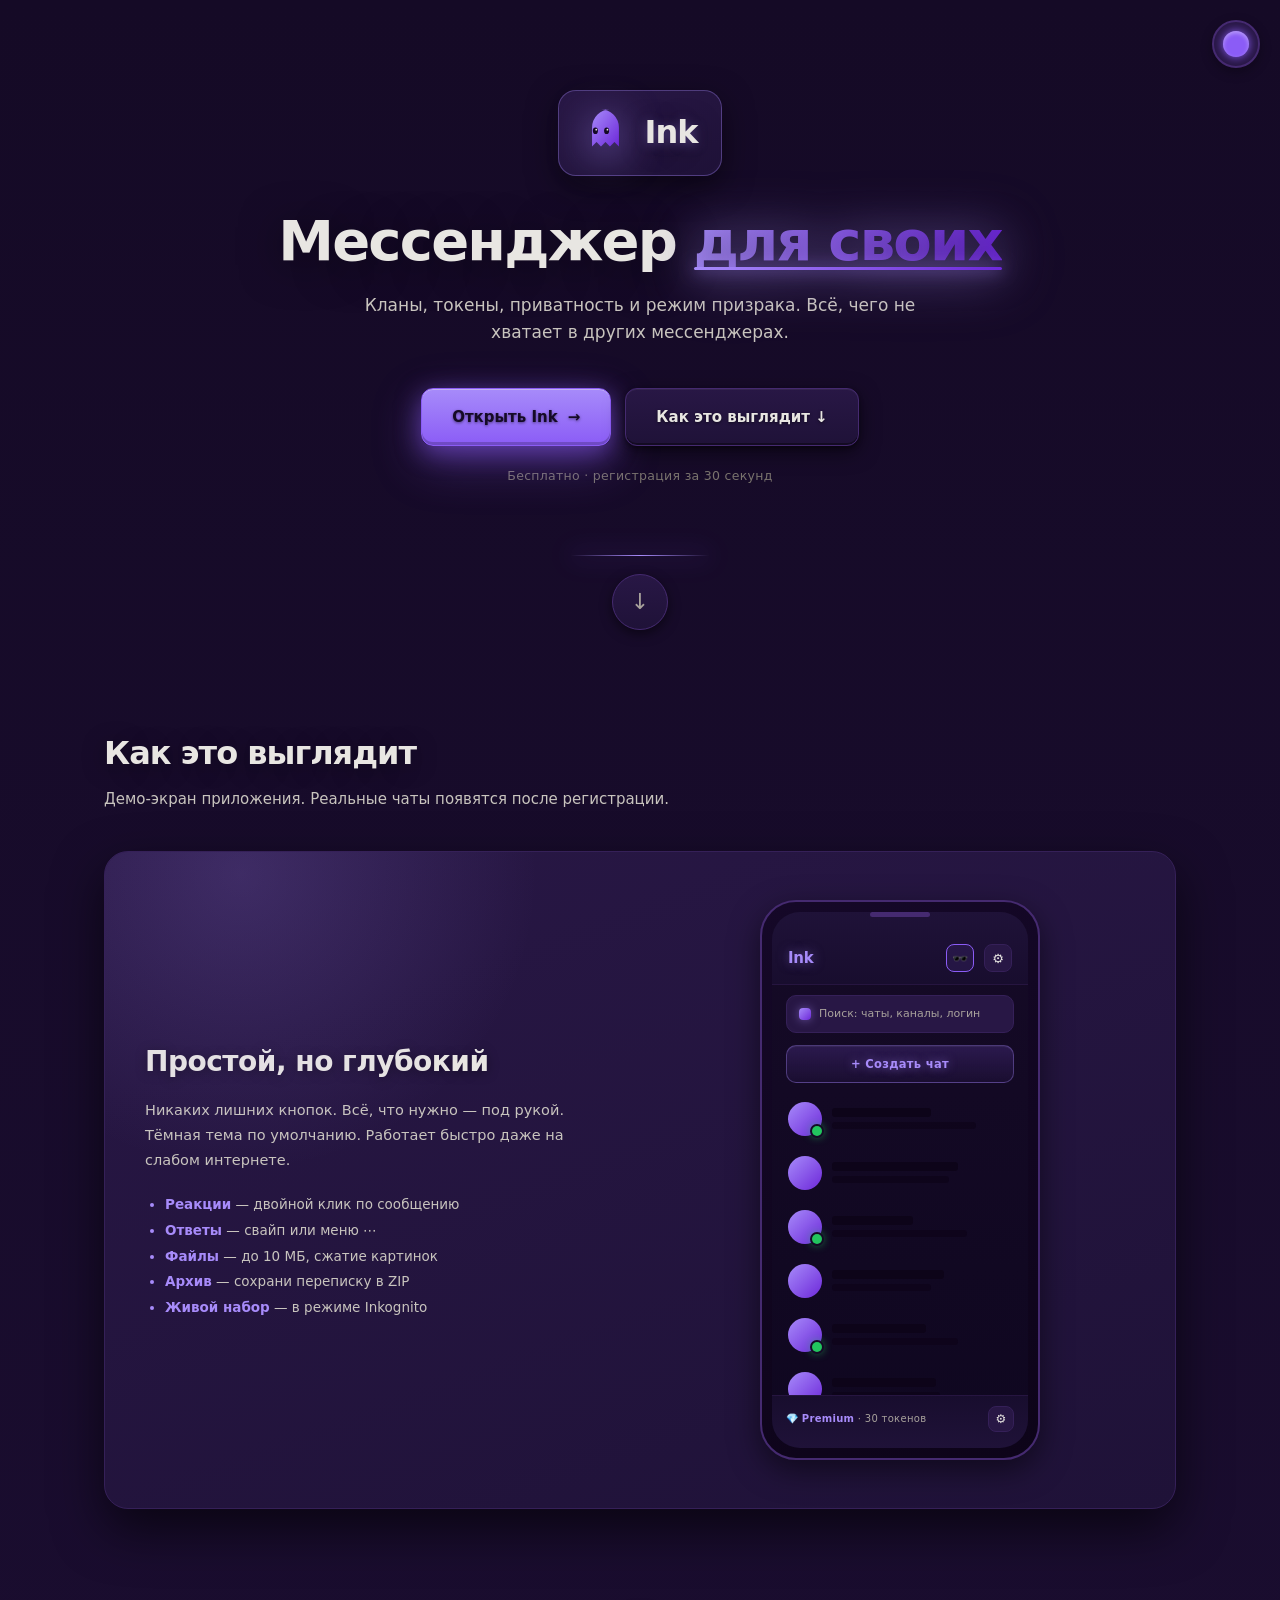
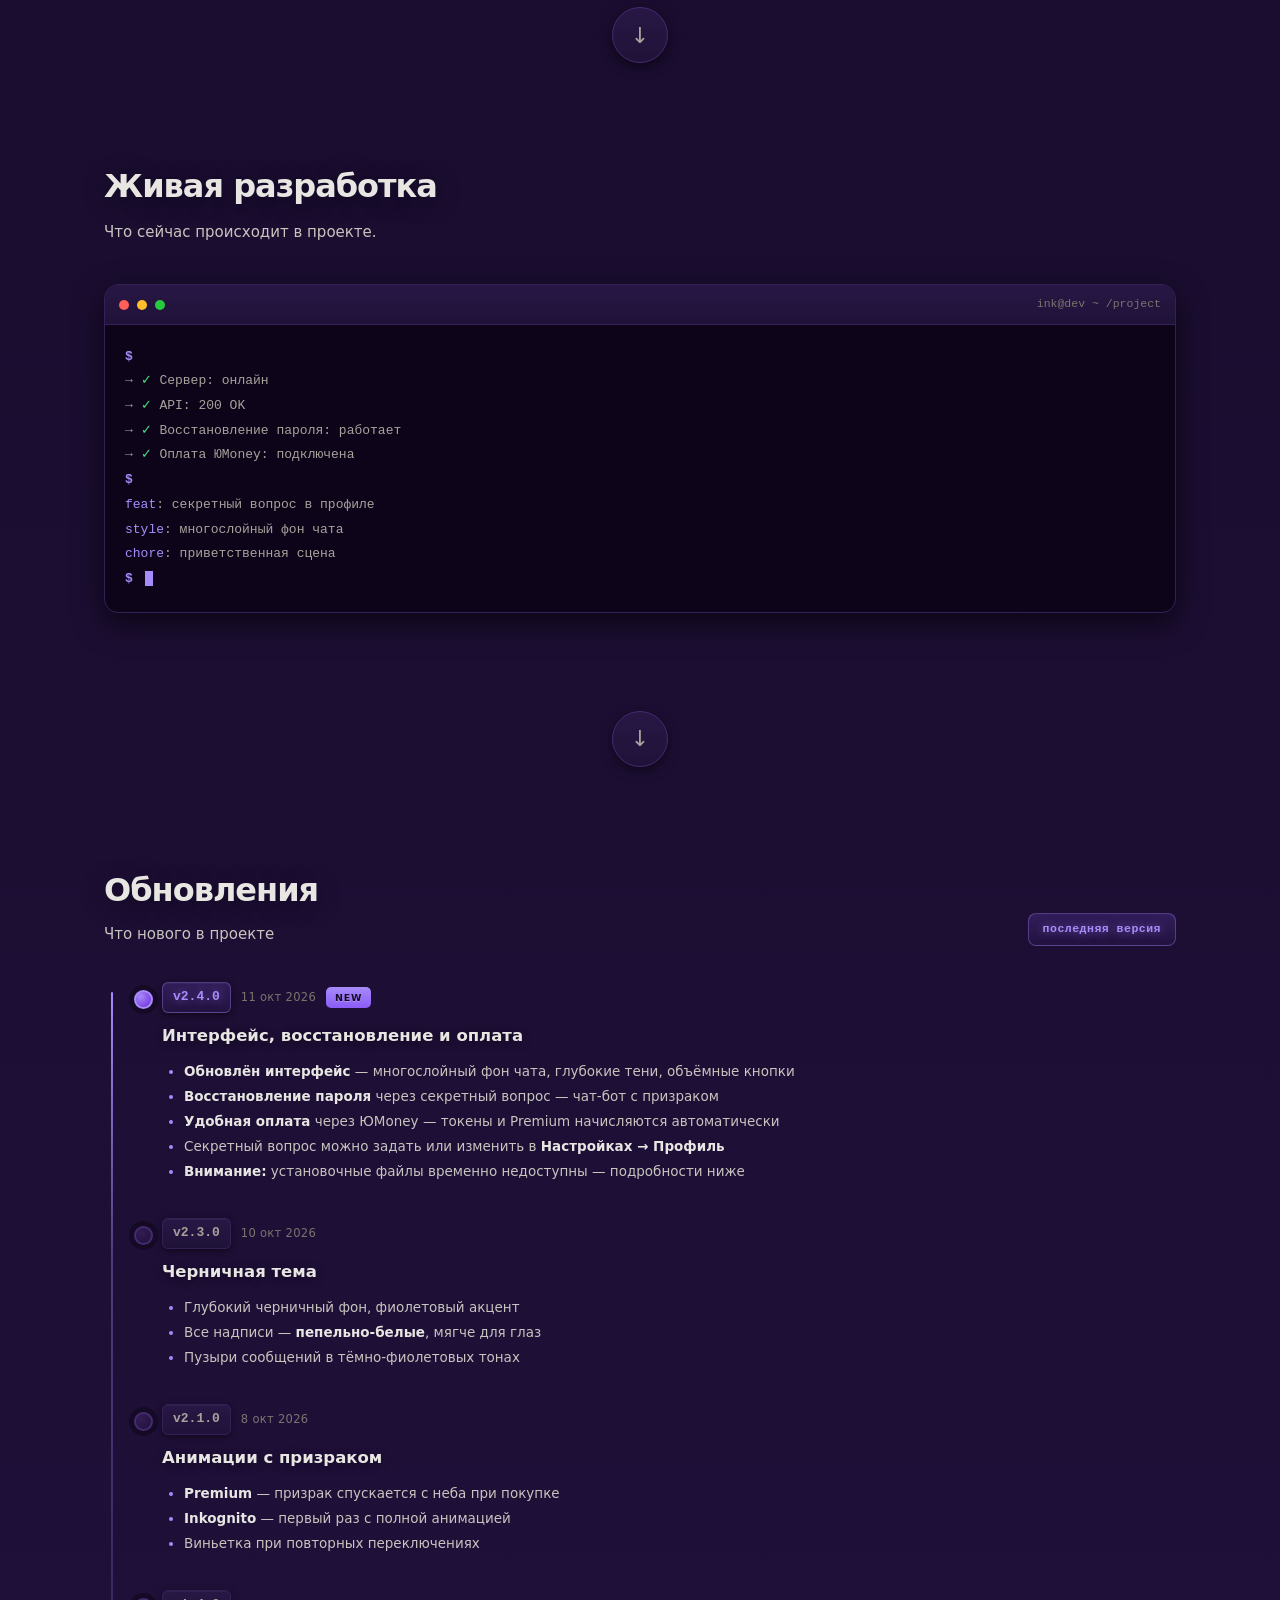
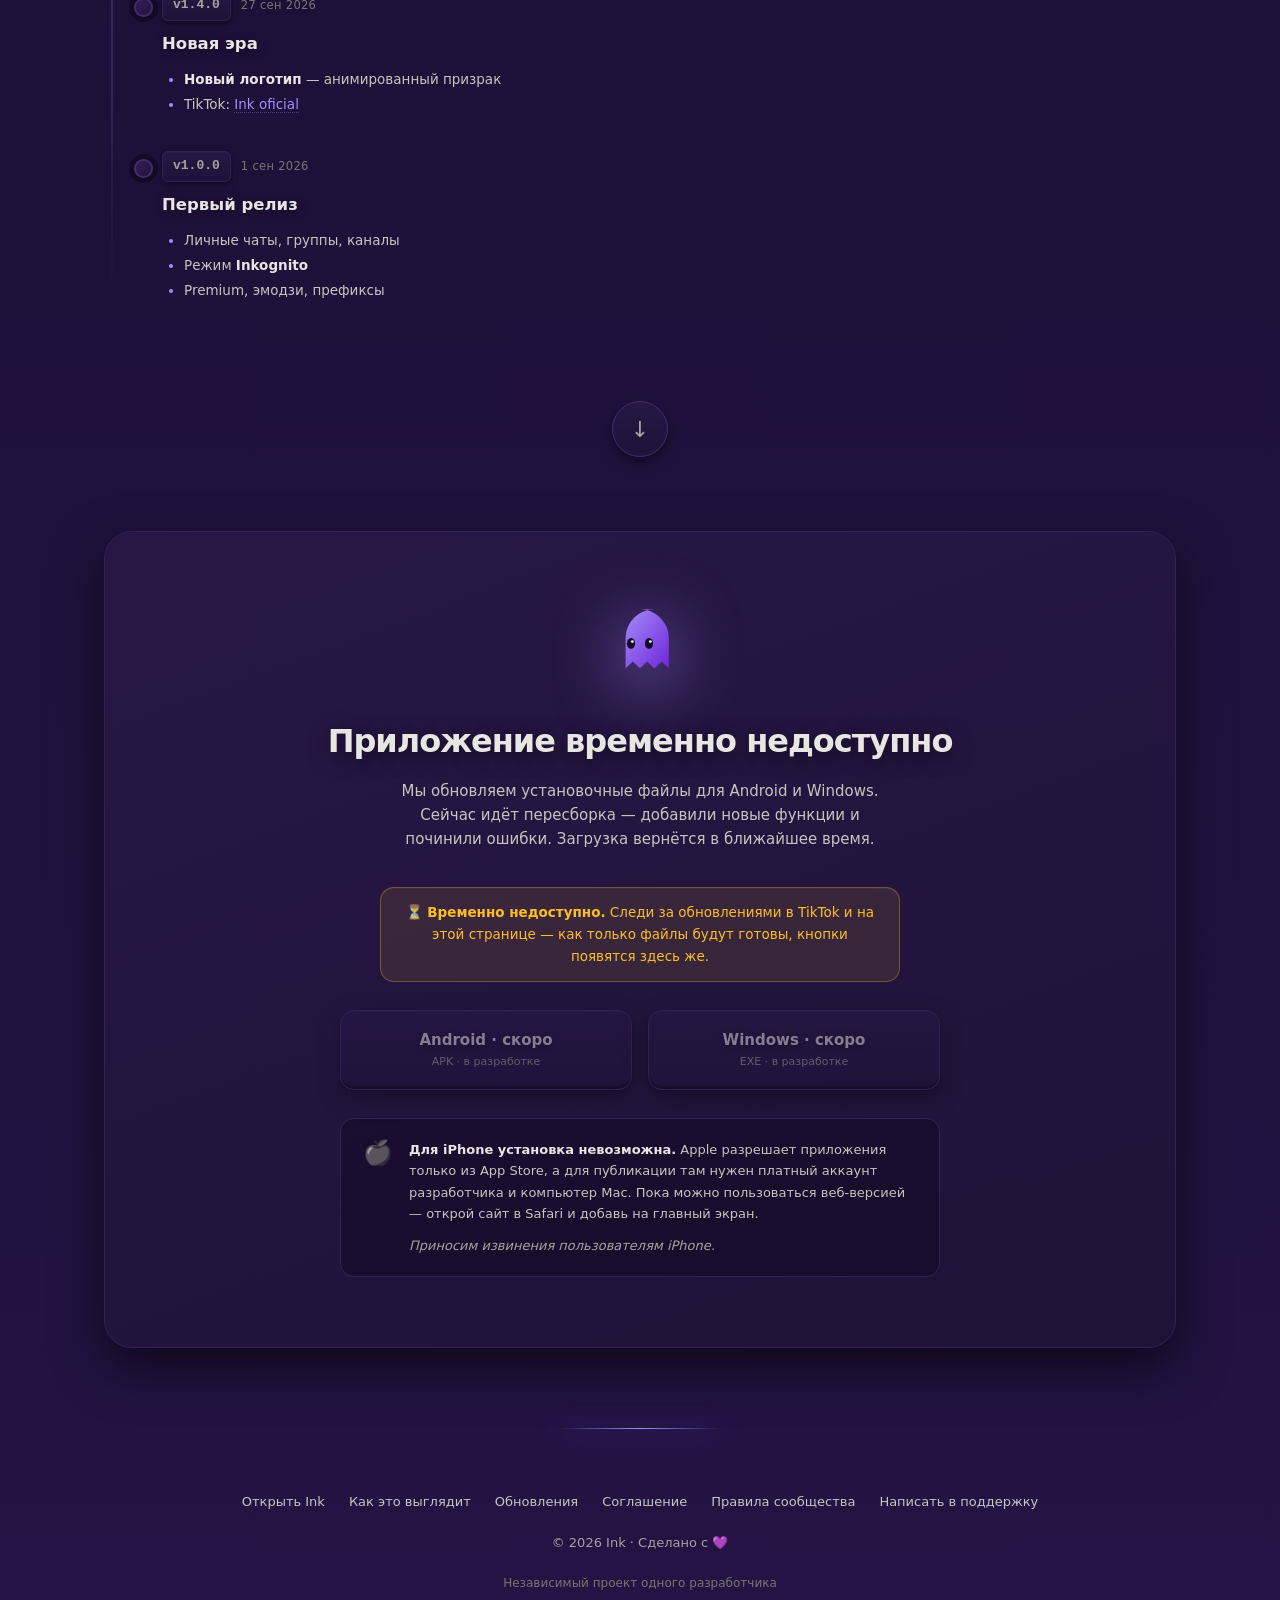
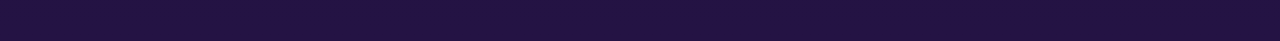
==== commit 6f2c36ee: "Add files via upload" ====
--- a/index.html
+++ b/index.html
@@ -923,47 +923,6 @@
     }, 50);
   }, 150);
 }
-
-function updateThemeMenuActive(theme) {
-  document.querySelectorAll('.theme-menu button').forEach(btn => {
-    btn.classList.toggle('active', btn.dataset.theme === theme);
-  });
-}
-
-document.addEventListener('click', (e) => {
-  const menu = document.getElementById('themeMenu');
-  const btn = document.querySelector('.theme-toggle-btn');
-  if(menu.classList.contains('open') && !menu.contains(e.target) && !btn.contains(e.target)) {
-    menu.classList.remove('open');
-  }
-});
-
-// АНИМАЦИЯ ОБЗОРА ТЕМ (при первом заходе)
-if(!savedTheme) {
-  window.addEventListener('load', () => {
-    setTimeout(() => {
-      let step = 0;
-      function animateNext() {
-        if(step >= themes.length) {
-          setTheme('theme-ink');
-          return;
-        }
-        const nextTheme = themes[step];
-        const flash = document.getElementById('flashOverlay');
-        flash.classList.add('active');
-        setTimeout(() => {
-          document.body.className = nextTheme;
-          flash.classList.remove('active');
-          setTimeout(() => {
-            step++;
-            animateNext();
-          }, 500);
-        }, 150);
-      }
-      animateNext();
-    }, 500);
-  });
-}
 </script>
 </body>
 </html>
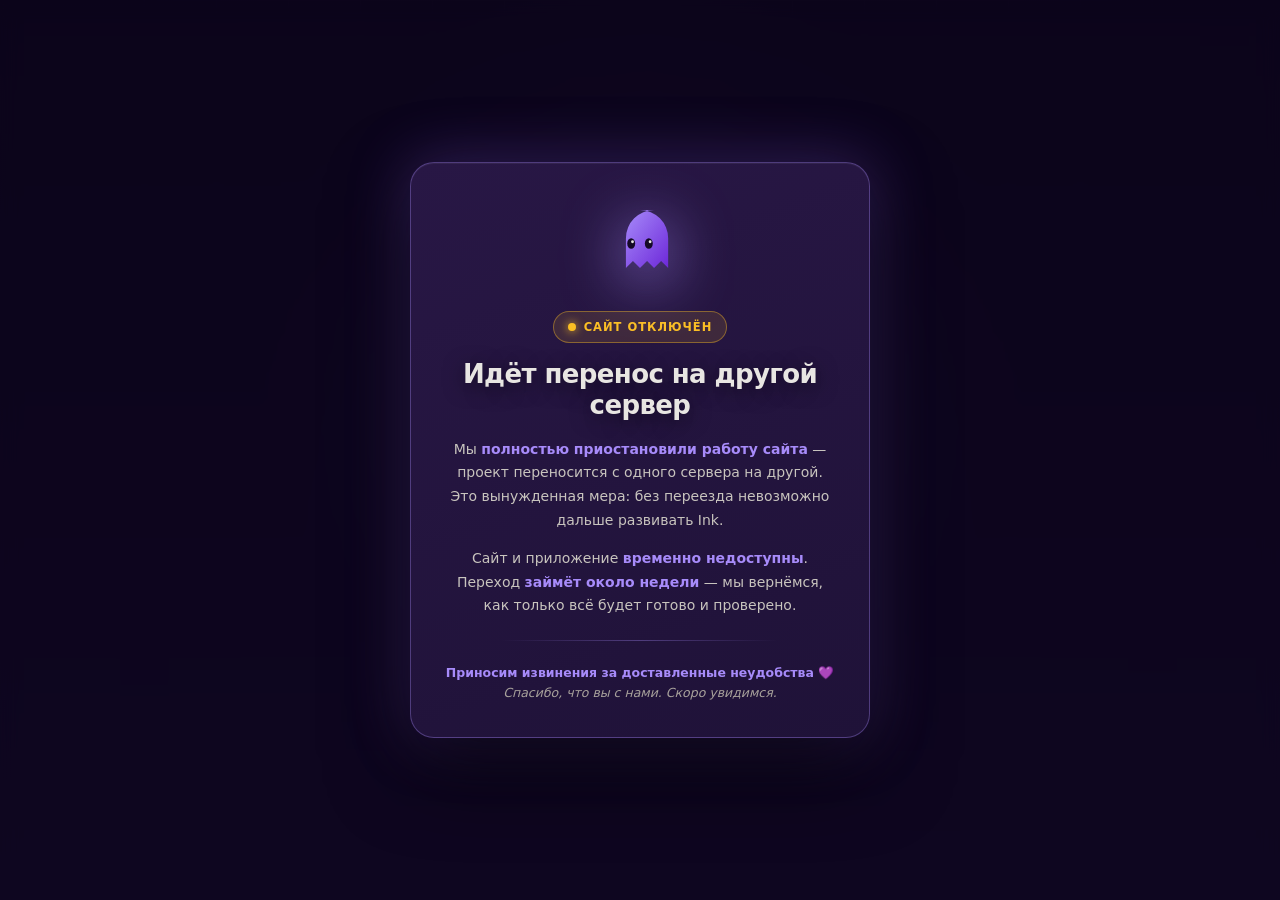
==== commit f7ce2b10: "Add files via upload" ====
--- a/index.html
+++ b/index.html
@@ -7,630 +7,159 @@
 <link rel="icon" href="data:image/svg+xml,<svg xmlns='http://www.w3.org/2000/svg' viewBox='0 0 32 32'><circle cx='16' cy='16' r='14' fill='%238b5cf6'/><text x='16' y='22' text-anchor='middle' fill='white' font-size='20' font-weight='bold' font-family='sans-serif'>I</text></svg>"/>
 <style>
 :root{
-  --bg:#150a26;--wall-1:#150a26;--wall-2:#1c0e33;--wall-3:#241344;--floor:#0d0620;
+  --bg:#150a26;
   --panel:#1f1238;--panel2:#281745;--panel3:#331d54;
-  --border:#261540;--border2:#352058;--border3:#452a70;
-  --accent:#8b5cf6;--accent-bright:#a78bfa;--accent-dark:#6d28d9;--accent-deep:#4c1d95;
-  --accent-soft:rgba(139,92,246,.10);--accent-mid:rgba(139,92,246,.18);
-  --accent-line:rgba(167,139,250,.35);--accent-glow:rgba(167,139,250,.55);
-  --text:#e8e6e2;--text2:#c8c4be;--muted:#a8a29c;--muted2:#7a746e;
+  --border2:#352058;--border3:#452a70;
+  --accent:#8b5cf6;--accent-bright:#a78bfa;--accent-dark:#6d28d9;
+  --accent-line:rgba(167,139,250,.35);
+  --accent-soft:rgba(139,92,246,.10);
+  --text:#e8e6e2;--text2:#c8c4be;--muted:#a8a29c;
   --warn:#fbbf24;
 }
 *{box-sizing:border-box;-webkit-tap-highlight-color:transparent}
-html{scroll-behavior:smooth}
-body{margin:0;background:var(--bg);color:var(--text);font-family:system-ui,-apple-system,"Segoe UI",Roboto,sans-serif;line-height:1.6;overflow-x:hidden;min-height:100vh;-webkit-font-smoothing:antialiased;perspective:1400px;transition:background .5s, color .5s}
-
-/* ТЕМЫ */
-body.theme-milk {
-  --bg:#eef0f2; --wall-1:#eef0f2; --wall-2:#e4e6e8; --wall-3:#d8dadd; --floor:#c8cacd;
-  --panel:#fafbfc; --panel2:#ffffff; --panel3:#f1f3f5;
-  --border:#d1d5db; --border2:#b8bec5; --border3:#9ca3af;
-  --accent:#8b5cf6; --accent-bright:#a78bfa; --accent-dark:#6d28d9;
-  --accent-soft:rgba(139,92,246,.08); --accent-line:rgba(139,92,246,.3); --accent-glow:rgba(139,92,246,.4);
-  --text:#0a0a0a; --text2:#333333; --muted:#666666; --muted2:#999999;
-}
-body.theme-dark {
-  --bg:#121212; --wall-1:#121212; --wall-2:#181818; --wall-3:#1f1f1f; --floor:#0a0a0a;
-  --panel:#1c1c1c; --panel2:#242424; --panel3:#2d2d2d;
-  --border:#2a2a2a; --border2:#3a3a3a; --border3:#4a4a4a;
-  --accent:#fbbf24; --accent-bright:#fcd34d; --accent-dark:#d97706;
-  --text:#e5e5e5; --text2:#a3a3a3; --muted:#737373; --muted2:#525252;
-}
-body.theme-navy {
-  --bg:#0f172a; --wall-1:#0f172a; --wall-2:#151f35; --wall-3:#1e293b; --floor:#080d17;
-  --panel:#1e293b; --panel2:#273549; --panel3:#334155;
-  --border:#334155; --border2:#475569; --border3:#64748b;
-  --accent:#38bdf8; --accent-bright:#7dd3fc; --accent-dark:#0284c7;
-  --text:#f1f5f9; --text2:#cbd5e1; --muted:#94a3b8; --muted2:#64748b;
-}
-body.theme-graphite {
-  --bg:#1A2B33; --wall-1:#1A2B33; --wall-2:#1F343E; --wall-3:#264653; --floor:#121C22;
-  --panel:#1F343E; --panel2:#264653; --panel3:#2F5564;
-  --border:#2F5564; --border2:#3A6878; --border3:#4A8090;
-  --accent:#E9C46A; --accent-bright:#F4D58D; --accent-dark:#D4A84A;
-  --text:#F4F7F8; --text2:#C5D1D6; --muted:#8A9BA3; --muted2:#5F737C;
-}
-body.theme-brown {
-  --bg:#2a1f1a; --wall-1:#2a1f1a; --wall-2:#362821; --wall-3:#423129; --floor:#1a110d;
-  --panel:#362821; --panel2:#423129; --panel3:#523e33;
-  --border:#423129; --border2:#5a4539; --border3:#7c6253;
-  --accent:#d4a373; --accent-bright:#faedcd; --accent-dark:#b5835a;
-  --text:#faedcd; --text2:#e3d5ca; --muted:#a89f91; --muted2:#7c6f64;
+html,body{height:100%}
+body{
+  margin:0;
+  background:var(--bg);
+  color:var(--text);
+  font-family:system-ui,-apple-system,"Segoe UI",Roboto,sans-serif;
+  line-height:1.6;
+  overflow:hidden; /* никакой прокрутки */
+  -webkit-font-smoothing:antialiased;
+  height:100vh;
+  height:100dvh;
 }
 
-/* КНОПКА СМЕНЫ ТЕМ */
-.theme-toggle-btn {
-  position: fixed; top: 20px; right: 20px; z-index: 1000;
-  width: 48px; height: 48px; border-radius: 50%;
-  background: var(--panel2); border: 2px solid var(--border3);
-  cursor: pointer; display: flex; align-items: center; justify-content: center;
-  box-shadow: 0 4px 12px rgba(0,0,0,.3); transition: all .3s;
+/* Фон */
+.room{position:fixed;inset:0;z-index:0;pointer-events:none;overflow:hidden}
+.room .back-wall{
+  position:absolute;inset:0;
+  background:linear-gradient(180deg,#150a26 0%,#1c0e33 50%,#241344 100%);
 }
-.theme-toggle-btn:hover { transform: scale(1.1); border-color: var(--accent); box-shadow: 0 0 20px var(--accent-glow); }
-.theme-color-dot {
-  width: 26px; height: 26px; border-radius: 50%;
-  background: var(--accent);
-  box-shadow: inset 0 2px 4px rgba(255,255,255,.4), 0 0 10px var(--accent);
-  transition: background .4s, box-shadow .4s;
+.room .back-wall::before{
+  content:'';position:absolute;inset:0;
+  background-image:
+    linear-gradient(rgba(167,139,250,.04) 1px,transparent 1px),
+    linear-gradient(90deg,rgba(167,139,250,.04) 1px,transparent 1px);
+  background-size:72px 72px;
+  mask-image:radial-gradient(ellipse at 50% 30%,black 20%,transparent 75%);
+  -webkit-mask-image:radial-gradient(ellipse at 50% 30%,black 20%,transparent 75%);
 }
-.theme-menu {
-  position: fixed; top: 80px; right: 20px; z-index: 999;
-  background: var(--panel2); border: 1px solid var(--border2);
-  border-radius: 16px; padding: 10px; display: none;
-  flex-direction: column; gap: 6px; min-width: 200px;
-  box-shadow: 0 10px 40px rgba(0,0,0,.4); animation: menuPop .2s ease-out;
+.room .back-wall::after{
+  content:'';position:absolute;top:-10%;left:50%;
+  transform:translateX(-50%);
+  width:min(900px,100vw);height:min(900px,100vw);
+  background:radial-gradient(circle,rgba(167,139,250,.14),transparent 60%);
+  animation:wallGlow 10s ease-in-out infinite;
 }
-.theme-menu.open { display: flex; }
-@keyframes menuPop { from { opacity: 0; transform: translateY(-10px) scale(.95); } to { opacity: 1; transform: translateY(0) scale(1); } }
-.theme-menu button {
-  padding: 10px 14px; border-radius: 10px; border: 1px solid transparent;
-  background: transparent; color: var(--text); text-align: left;
-  font-size: 14px; font-weight: 600; cursor: pointer; display: flex; align-items: center; gap: 10px;
-  transition: background .2s;
+@keyframes wallGlow{0%,100%{opacity:.6}50%{opacity:1}}
+
+/* Окно по центру */
+.notice-overlay{
+  position:fixed;inset:0;z-index:10;
+  background:rgba(10,4,25,.82);
+  backdrop-filter:blur(9px);-webkit-backdrop-filter:blur(9px);
+  display:flex;align-items:center;justify-content:center;
+  padding:20px;
 }
-.theme-menu button:hover { background: var(--panel3); border-color: var(--border2); }
-.theme-menu button.active { background: var(--accent-soft); border-color: var(--accent); color: var(--accent-bright); }
-.theme-menu-dot { width: 16px; height: 16px; border-radius: 50%; flex-shrink: 0; border: 1px solid var(--border3); }
+.notice-card{
+  position:relative;
+  width:min(460px,100%);
+  max-height:90vh;overflow-y:auto;
+  padding:40px 32px 34px;
+  background:linear-gradient(160deg,var(--panel2),var(--panel));
+  border:1px solid var(--accent-line);
+  border-radius:24px;
+  text-align:center;
+  box-shadow:0 30px 80px rgba(0,0,0,.7),0 0 60px rgba(139,92,246,.35),
+              inset 0 1px 0 rgba(232,230,226,.06);
+  animation:noticeIn .6s cubic-bezier(.2,.9,.3,1.15) both;
+}
+@keyframes noticeIn{
+  from{opacity:0;transform:translateY(30px) scale(.9)}
+  to{opacity:1;transform:translateY(0) scale(1)}
+}
+.notice-ghost{
+  width:88px;height:88px;
+  margin:0 auto 20px;display:block;
+  filter:drop-shadow(0 12px 30px rgba(167,139,250,.8));
+  animation:noticeFloat 3.4s ease-in-out infinite;
+}
+.notice-ghost .eye{animation:noticeBlink 4.2s ease-in-out infinite;transform-origin:center}
+@keyframes noticeFloat{
+  0%,100%{transform:translateY(0) rotate(-2deg)}
+  50%{transform:translateY(-10px) rotate(2deg)}
+}
+@keyframes noticeBlink{
+  0%,42%,58%,100%{transform:scaleY(1)}
+  50%{transform:scaleY(.15)}
+}
+.notice-badge{
+  display:inline-flex;align-items:center;gap:8px;
+  padding:6px 14px;margin-bottom:16px;
+  border-radius:999px;
+  background:rgba(251,191,36,.12);
+  border:1px solid rgba(251,191,36,.4);
+  color:var(--warn);
+  font-size:11.5px;font-weight:800;
+  letter-spacing:1px;text-transform:uppercase;
+}
+.notice-badge .dot{
+  width:8px;height:8px;border-radius:50%;
+  background:var(--warn);
+  box-shadow:0 0 10px var(--warn);
+  animation:dotBlink 1.4s ease-in-out infinite;
+}
+@keyframes dotBlink{0%,100%{opacity:1}50%{opacity:.35}}
+.notice-card h3{
+  margin:0 0 16px;
+  font-size:clamp(21px,4.4vw,26px);
+  font-weight:800;letter-spacing:-.6px;
+  line-height:1.2;
+  color:var(--text);
+  text-shadow:0 4px 20px rgba(0,0,0,.5);
+}
+.notice-card p{
+  margin:0 0 14px;
+  font-size:14px;line-height:1.7;
+  color:var(--text2);
+}
+.notice-card p:last-of-type{margin-bottom:0}
+.notice-card b{color:var(--accent-bright);font-weight:700}
+.notice-divider{
+  height:1px;margin:22px auto;width:70%;
+  background:linear-gradient(90deg,transparent,var(--accent-line),transparent);
+}
+.notice-apology{
+  font-size:12.5px;font-style:italic;
+  color:var(--muted);line-height:1.6;
+}
+.notice-apology b{font-style:normal;color:var(--accent-bright)}
 
-#flashOverlay {
-  position: fixed; inset: 0; z-index: 9999;
-  background: #fff; opacity: 0;
-  pointer-events: none;
-  transition: opacity 0.4s ease-out;
+@media(max-width:600px){
+  .notice-card{padding:32px 22px 28px}
+  .notice-ghost{width:72px;height:72px;margin-bottom:16px}
 }
-#flashOverlay.active { opacity: 0.6; transition: opacity 0.1s ease-in; }
-
-/* ОСТАЛЬНОЙ CSS БЕЗ ИЗМЕНЕНИЙ */
-.room{position:fixed;inset:0;z-index:-3;pointer-events:none;overflow:hidden}
-.room .back-wall{position:absolute;inset:0;background:linear-gradient(180deg,var(--wall-1) 0%,var(--wall-2) 50%,var(--wall-3) 100%);transition:background .5s}
-.room .back-wall::before{content:'';position:absolute;inset:0;background-image:linear-gradient(rgba(167,139,250,.04) 1px,transparent 1px),linear-gradient(90deg,rgba(167,139,250,.04) 1px,transparent 1px);background-size:72px 72px;mask-image:radial-gradient(ellipse at 50% 30%,black 20%,transparent 75%);-webkit-mask-image:radial-gradient(ellipse at 50% 30%,black 20%,transparent 75%)}
-.room .back-wall::after{content:'';position:absolute;top:-10%;left:50%;transform:translateX(-50%);width:min(900px,100vw);height:min(900px,100vw);background:radial-gradient(circle,rgba(167,139,250,.14),transparent 60%);animation:wallGlow 10s ease-in-out infinite;will-change:opacity}
-@keyframes wallGlow{0%,100%{opacity:.6}50%{opacity:1}}
-.room .floor{position:absolute;left:0;right:0;bottom:0;height:40vh;background:linear-gradient(180deg,transparent,var(--floor));transform:perspective(600px) rotateX(50deg);transform-origin:bottom;transition:background .5s}
-.room .floor::before{content:'';position:absolute;inset:0;background-image:linear-gradient(rgba(167,139,250,.06) 1px,transparent 1px),linear-gradient(90deg,rgba(167,139,250,.06) 1px,transparent 1px);background-size:60px 60px;mask-image:linear-gradient(180deg,black,transparent 90%);-webkit-mask-image:linear-gradient(180deg,black,transparent 90%)}
-
-.particles{position:fixed;inset:0;z-index:-2;pointer-events:none;overflow:hidden}
-.particle{position:absolute;width:2px;height:2px;border-radius:50%;background:var(--accent-bright);box-shadow:0 0 8px var(--accent-glow);opacity:.3;animation:particleFloat linear infinite}
-@keyframes particleFloat{0%{transform:translateY(0) translateX(0);opacity:0}10%{opacity:.6}90%{opacity:.6}100%{transform:translateY(-100vh) translateX(20px);opacity:0}}
-
-.cursor-dot,.cursor-ring{position:fixed;top:0;left:0;pointer-events:none;z-index:9999;border-radius:50%;transform:translate(-50%,-50%);will-change:transform}
-.cursor-dot{width:6px;height:6px;background:var(--accent-bright);box-shadow:0 0 12px var(--accent-glow)}
-.cursor-ring{width:32px;height:32px;border:1px solid var(--accent-line);background:transparent;transition:width .25s, height .25s, border-color .25s}
-.cursor-ring.hover{width:48px;height:48px;border-color:var(--accent);background:rgba(167,139,250,.08)}
-.cursor-ring.click{width:20px;height:20px;border-color:var(--accent-bright);background:rgba(167,139,250,.25)}
-@media(max-width:900px){.cursor-dot,.cursor-ring{display:none}body{cursor:auto}}
-
-.wrap{max-width:1120px;margin:0 auto;padding:0 24px;position:relative;z-index:1}
-
-header{padding:90px 0 70px;text-align:center;position:relative}
-header::after{content:'';position:absolute;left:50%;bottom:0;width:140px;height:1px;background:linear-gradient(90deg,transparent,var(--accent-bright),transparent);transform:translateX(-50%);box-shadow:0 0 24px var(--accent)}
-.logo{display:inline-flex;align-items:center;gap:16px;margin-bottom:34px;padding:14px 24px 14px 14px;background:linear-gradient(160deg,var(--panel2),var(--panel));border:1px solid var(--accent-line);border-radius:18px;box-shadow:0 20px 50px rgba(0,0,0,.5),0 0 60px rgba(139,92,246,.20),inset 0 1px 0 rgba(232,230,226,.06),inset 0 -2px 0 rgba(0,0,0,.4);animation:logoEnter 1s cubic-bezier(.2,.9,.3,1) both;position:relative;transition:transform .3s, box-shadow .3s}
-.logo:hover{transform:translateY(-3px);box-shadow:0 30px 70px rgba(0,0,0,.6),0 0 100px rgba(167,139,250,.35),inset 0 1px 0 rgba(232,230,226,.08),inset 0 -2px 0 rgba(0,0,0,.4)}
-.logo::after{content:'';position:absolute;left:20px;right:20px;bottom:-14px;height:12px;background:radial-gradient(ellipse at center,rgba(167,139,250,.5),transparent 70%);filter:blur(8px);animation:logoShadow 3.4s ease-in-out infinite}
-@keyframes logoShadow{0%,100%{opacity:.5;transform:scaleX(.9)}50%{opacity:.9;transform:scaleX(1.1)}}
-@keyframes logoEnter{from{opacity:0;transform:translateY(30px) scale(.9)}to{opacity:1;transform:translateY(0) scale(1)}}
-.logo .ghost{width:56px;height:56px;filter:drop-shadow(0 8px 20px rgba(167,139,250,.7));animation:ghostFloat 3.4s ease-in-out infinite}
-.logo .ghost .eye{animation:blink 4.2s ease-in-out infinite;transform-origin:center}
-@keyframes ghostFloat{0%,100%{transform:translateY(0) rotate(-2deg)}50%{transform:translateY(-8px) rotate(2deg)}}
-@keyframes blink{0%,42%,58%,100%{transform:scaleY(1)}50%{transform:scaleY(.15)}}
-.logo .name{font-size:32px;font-weight:800;letter-spacing:-1px;color:var(--text);text-shadow:0 2px 12px rgba(167,139,250,.4),0 4px 24px rgba(0,0,0,.6)}
-
-h1{font-size:clamp(32px,5.6vw,56px);font-weight:800;margin:0 0 20px;line-height:1.1;letter-spacing:-1.8px;animation:fadeUp .9s .1s cubic-bezier(.2,.9,.3,1) both;text-shadow:0 6px 40px rgba(0,0,0,.5);color:var(--text)}
-h1 .accent{position:relative;display:inline-block;background:linear-gradient(90deg,var(--accent-bright),var(--accent-dark));-webkit-background-clip:text;-webkit-text-fill-color:transparent;background-clip:text;filter:drop-shadow(0 4px 24px rgba(167,139,250,.6))}
-h1 .accent::after{content:'';position:absolute;left:0;right:0;bottom:2px;height:3px;background:linear-gradient(90deg,var(--accent-bright),var(--accent-dark));border-radius:2px;transform:scaleX(0);transform-origin:left;animation:underline .9s .6s cubic-bezier(.2,.9,.3,1) forwards;box-shadow:0 0 16px var(--accent-bright)}
-@keyframes underline{to{transform:scaleX(1)}}
-
-.subtitle{font-size:clamp(15px,1.9vw,17px);color:var(--text2);max-width:620px;margin:0 auto 42px;animation:fadeUp .9s .2s cubic-bezier(.2,.9,.3,1) both}
-.actions{display:flex;gap:14px;justify-content:center;flex-wrap:wrap;animation:fadeUp .9s .3s cubic-bezier(.2,.9,.3,1) both}
-.btn{display:inline-flex;align-items:center;gap:10px;padding:16px 30px;border:1px solid var(--border3);background:linear-gradient(180deg,var(--panel2),var(--panel));color:var(--text);text-decoration:none;border-radius:12px;font-size:15px;font-weight:600;transition:all .3s cubic-bezier(.2,.9,.3,1);cursor:pointer;font-family:inherit;position:relative;box-shadow:0 6px 20px rgba(0,0,0,.5),0 2px 4px rgba(0,0,0,.4),inset 0 1px 0 rgba(232,230,226,.06),inset 0 -2px 0 rgba(0,0,0,.4);text-shadow:0 1px 3px rgba(0,0,0,.5)}
-.btn:hover{border-color:var(--accent-line);transform:translateY(-4px);box-shadow:0 16px 40px rgba(0,0,0,.6),0 0 32px rgba(139,92,246,.4),inset 0 1px 0 rgba(232,230,226,.08),inset 0 -2px 0 rgba(0,0,0,.4)}
-.btn:active{transform:translateY(-1px) scale(.99)}
-.btn.primary{background:linear-gradient(180deg,var(--accent-bright),var(--accent));border-color:var(--accent);color:#150a26;font-weight:700;box-shadow:0 6px 24px rgba(139,92,246,.5),0 16px 48px rgba(139,92,246,.35),inset 0 1px 0 rgba(232,230,226,.4),inset 0 -3px 0 rgba(0,0,0,.2)}
-.btn.primary:hover{background:linear-gradient(180deg,#c4b0ff,var(--accent-bright));box-shadow:0 12px 40px rgba(139,92,246,.7),0 24px 70px rgba(139,92,246,.45),inset 0 1px 0 rgba(232,230,226,.5),inset 0 -3px 0 rgba(0,0,0,.2)}
-.btn.primary .arrow{transition:transform .3s}
-.btn.primary:hover .arrow{transform:translateX(6px)}
-
-.hint{font-size:12.5px;color:var(--muted2);margin-top:20px;letter-spacing:.3px;animation:fadeUp .9s .4s cubic-bezier(.2,.9,.3,1) both}
-
-@keyframes fadeUp{from{opacity:0;transform:translateY(28px)}to{opacity:1;transform:translateY(0)}}
-.reveal{opacity:0;transform:translateY(36px);transition:opacity .9s cubic-bezier(.2,.9,.3,1), transform .9s cubic-bezier(.2,.9,.3,1)}
-.reveal.visible{opacity:1;transform:translateY(0)}
-
-section{padding:80px 0;position:relative}
-section h2{font-size:clamp(24px,3.4vw,32px);font-weight:800;margin:0 0 8px;letter-spacing:-1px;text-shadow:0 4px 24px rgba(0,0,0,.4);color:var(--text)}
-section .desc{color:var(--text2);margin:0 0 40px;font-size:15px}
-
-.preview-box{padding:48px 40px;background:linear-gradient(160deg,var(--panel2),var(--panel));border:1px solid var(--border2);border-radius:24px;box-shadow:0 30px 80px rgba(0,0,0,.6),0 4px 8px rgba(0,0,0,.4),inset 0 1px 0 rgba(232,230,226,.05),inset 0 -4px 0 rgba(0,0,0,.4);display:grid;grid-template-columns:1fr 1fr;gap:48px;align-items:center;position:relative;overflow:hidden;transition:background .5s, border-color .5s}
-.preview-box::before{content:'';position:absolute;top:-50%;left:-20%;width:700px;height:700px;background:radial-gradient(circle,rgba(167,139,250,.18),transparent 60%);pointer-events:none}
-.preview-text h3{font-size:clamp(22px,3vw,28px);font-weight:800;margin:0 0 14px;letter-spacing:-.5px;text-shadow:0 2px 12px rgba(0,0,0,.4);color:var(--text)}
-.preview-text p{color:var(--text2);font-size:14.5px;line-height:1.7;margin:0 0 20px}
-.preview-text ul{margin:0;padding-left:20px;font-size:13.5px;color:var(--text2);line-height:1.9}
-.preview-text ul li::marker{color:var(--accent-bright)}
-.preview-text ul li b{color:var(--accent-bright);font-weight:600}
-
-.phone-mock{width:280px;height:560px;margin:0 auto;background:linear-gradient(160deg,#150828,#0d0419);border:2px solid var(--border3);border-radius:36px;padding:10px;position:relative;box-shadow:0 40px 100px rgba(0,0,0,.7),0 0 80px rgba(167,139,250,.25),inset 0 2px 0 rgba(232,230,226,.06),inset 0 -4px 0 rgba(0,0,0,.6);transform:rotateY(-8deg) rotateX(4deg);transition:transform .5s cubic-bezier(.2,.9,.3,1);will-change:transform}
-.phone-mock:hover{transform:rotateY(0) rotateX(0) scale(1.02)}
-.phone-mock::before{content:'';position:absolute;top:10px;left:50%;transform:translateX(-50%);width:60px;height:5px;border-radius:3px;background:var(--border3);z-index:5}
-.phone-screen{width:100%;height:100%;border-radius:28px;background:linear-gradient(180deg,#150a26,#0f0720);overflow:hidden;position:relative;display:flex;flex-direction:column;transition:background .5s}
-
-.app-header{padding:32px 16px 12px;display:flex;align-items:center;gap:10px;border-bottom:1px solid var(--border);background:linear-gradient(180deg,#1f1238,#180d2e);flex-shrink:0;transition:background .5s, border-color .5s}
-.app-header .title{font-size:15px;font-weight:800;color:var(--accent-bright);letter-spacing:-.3px;margin-right:auto;text-shadow:0 0 12px rgba(167,139,250,.5)}
-.app-header .icon-btn{width:28px;height:28px;border-radius:8px;border:1px solid var(--border2);background:var(--panel2);display:flex;align-items:center;justify-content:center;font-size:13px;transition:all .25s;cursor:pointer;position:relative;color:inherit;font-family:inherit;padding:0}
-.app-header .icon-btn:hover{border-color:var(--accent-line);background:var(--accent-soft);transform:scale(1.05)}
-.app-header .icon-btn.active{border-color:var(--accent);background:var(--accent-soft);box-shadow:0 0 16px rgba(167,139,250,.5)}
-.app-header .icon-btn.active::after{content:'';position:absolute;inset:-3px;border-radius:10px;border:1px solid var(--accent-line);animation:iconPulse 2s ease-in-out infinite}
-@keyframes iconPulse{0%,100%{opacity:.3;transform:scale(1)}50%{opacity:.8;transform:scale(1.08)}}
-
-.app-search{margin:10px 14px 6px;padding:9px 12px;border-radius:10px;background:var(--panel2);border:1px solid var(--border2);font-size:11px;color:var(--muted);display:flex;align-items:center;gap:8px;flex-shrink:0;transition:all .25s}
-.app-search:hover{border-color:var(--accent-line)}
-.app-search .dot{width:12px;height:12px;border-radius:4px;background:linear-gradient(135deg,var(--accent-bright),var(--accent-dark));box-shadow:0 0 10px rgba(167,139,250,.5)}
-
-.app-create{margin:6px 14px 10px;padding:11px;border-radius:10px;border:1px solid var(--accent-line);background:linear-gradient(180deg,rgba(139,92,246,.20),rgba(139,92,246,.06));color:var(--accent-bright);font-size:11.5px;font-weight:700;text-align:center;flex-shrink:0;cursor:pointer;transition:all .25s;letter-spacing:.3px;text-shadow:0 0 10px rgba(167,139,250,.6);box-shadow:inset 0 1px 0 rgba(232,230,226,.06);font-family:inherit;position:relative;overflow:hidden}
-.app-create:hover{background:linear-gradient(180deg,rgba(139,92,246,.32),rgba(139,92,246,.12));transform:translateY(-1px)}
-
-.app-chats{flex:1;overflow-y:auto;padding:0 8px 8px;display:flex;flex-direction:column;gap:2px}
-.chat-sk{display:flex;align-items:center;gap:10px;padding:9px 8px;border-radius:12px;transition:background .2s;animation:chatIn .5s ease-out both}
-.chat-sk:nth-child(1){animation-delay:.1s}.chat-sk:nth-child(2){animation-delay:.2s}.chat-sk:nth-child(3){animation-delay:.3s}
-.chat-sk:nth-child(4){animation-delay:.4s}.chat-sk:nth-child(5){animation-delay:.5s}.chat-sk:nth-child(6){animation-delay:.6s}
-@keyframes chatIn{from{opacity:0;transform:translateX(-8px)}to{opacity:1;transform:translateX(0)}}
-.chat-sk:hover{background:rgba(167,139,250,.10)}
-.chat-sk .av{width:34px;height:34px;border-radius:50%;flex-shrink:0;background:linear-gradient(135deg,var(--accent-bright),var(--accent-dark));box-shadow:0 2px 8px rgba(0,0,0,.5),inset 0 1px 0 rgba(232,230,226,.15)}
-.chat-sk .av.online{position:relative}
-.chat-sk .av.online::after{content:'';position:absolute;bottom:0;right:0;width:10px;height:10px;border-radius:50%;background:#22c55e;box-shadow:0 0 0 2px #150a26, 0 0 10px #22c55e;animation:onlinePulse 2s ease-in-out infinite}
-@keyframes onlinePulse{0%,100%{opacity:1}50%{opacity:.5}}
-.chat-sk .meta{flex:1;min-width:0;display:flex;flex-direction:column;gap:5px}
-.chat-sk .name-blk{height:9px;border-radius:3px;background:linear-gradient(90deg,#0d0419,#150a26,#0d0419);background-size:200% 100%;animation:shimmer 3s linear infinite}
-.chat-sk .last-blk{height:7px;border-radius:3px;background:linear-gradient(90deg,#0d0419,#120824,#0d0419);background-size:200% 100%;opacity:.7;animation:shimmer 3s linear infinite}
-@keyframes shimmer{0%{background-position:200% 0}100%{background-position:-200% 0}}
-.chat-sk:nth-child(1) .name-blk{width:55%}.chat-sk:nth-child(2) .name-blk{width:70%}.chat-sk:nth-child(3) .name-blk{width:45%}
-.chat-sk:nth-child(4) .name-blk{width:62%}.chat-sk:nth-child(5) .name-blk{width:52%}.chat-sk:nth-child(6) .name-blk{width:58%}
-.chat-sk:nth-child(1) .last-blk{width:80%}.chat-sk:nth-child(2) .last-blk{width:65%}.chat-sk:nth-child(3) .last-blk{width:75%}
-.chat-sk:nth-child(4) .last-blk{width:55%}.chat-sk:nth-child(5) .last-blk{width:70%}.chat-sk:nth-child(6) .last-blk{width:60%}
-
-.app-footer{padding:10px 14px 16px;display:flex;align-items:center;gap:8px;border-top:1px solid var(--border);background:linear-gradient(180deg,#180d2e,#1f1238);flex-shrink:0;transition:background .5s, border-color .5s}
-.app-footer .hint-text{font-size:10px;color:var(--muted);margin-right:auto;letter-spacing:.3px}
-.app-footer .hint-text b{color:var(--accent-bright);font-weight:600}
-.app-footer .gear{width:26px;height:26px;border-radius:8px;border:1px solid var(--border2);background:var(--panel2);display:flex;align-items:center;justify-content:center;font-size:12px;cursor:pointer;transition:all .25s;padding:0;color:inherit;font-family:inherit}
-.app-footer .gear:hover{border-color:var(--accent-line);background:var(--accent-soft);transform:rotate(45deg)}
-
-.settings-overlay{position:absolute;inset:0;background:rgba(10,4,25,.8);border-radius:28px;display:none;align-items:center;justify-content:center;padding:20px;z-index:20;animation:ovIn .25s ease-out}
-.settings-overlay.open{display:flex}
-@keyframes ovIn{from{opacity:0}to{opacity:1}}
-.settings-panel{width:100%;background:linear-gradient(160deg,var(--panel2),var(--panel));border:1px solid var(--border2);border-radius:16px;padding:16px 14px;box-shadow:0 20px 60px rgba(0,0,0,.7),0 0 30px rgba(167,139,250,.25),inset 0 1px 0 rgba(232,230,226,.05);animation:panelIn .3s cubic-bezier(.2,.9,.3,1.2);max-height:100%;overflow-y:auto}
-@keyframes panelIn{from{opacity:0;transform:scale(.92) translateY(10px)}to{opacity:1;transform:scale(1) translateY(0)}}
-.settings-panel .sp-header{display:flex;align-items:center;justify-content:space-between;margin-bottom:12px;padding-bottom:10px;border-bottom:1px solid var(--border)}
-.settings-panel .sp-header h4{margin:0;font-size:13px;font-weight:800;color:var(--text);letter-spacing:.3px}
-.settings-panel .sp-header .close-btn{width:22px;height:22px;border-radius:6px;border:1px solid var(--border2);background:var(--panel2);color:var(--muted);display:flex;align-items:center;justify-content:center;font-size:12px;cursor:pointer;transition:all .2s;padding:0;font-family:inherit}
-.settings-panel .sp-header .close-btn:hover{border-color:var(--accent-line);color:var(--accent-bright)}
-.sp-list{display:flex;flex-direction:column;gap:2px}
-.sp-item{display:flex;align-items:center;gap:10px;padding:9px 10px;border-radius:8px;font-size:11.5px;color:var(--text2);transition:all .2s;cursor:default;position:relative}
-.sp-item:hover{background:rgba(167,139,250,.12);transform:translateX(3px)}
-.sp-item:hover .arrow{color:var(--accent-bright);transform:translateX(3px)}
-.sp-item .ico{width:20px;height:20px;border-radius:6px;background:var(--accent-soft);border:1px solid var(--accent-line);display:flex;align-items:center;justify-content:center;font-size:10px;flex-shrink:0;color:var(--accent-bright);transition:all .2s}
-.sp-item:hover .ico{background:rgba(167,139,250,.25);box-shadow:0 0 10px rgba(167,139,250,.4)}
-.sp-item .lbl{flex:1}
-.sp-item .arrow{color:var(--muted2);font-size:12px;transition:all .2s}
-
-.terminal{background:#0d0419;border:1px solid var(--border2);border-radius:14px;padding:0;overflow:hidden;box-shadow:0 20px 60px rgba(0,0,0,.6),0 0 40px rgba(167,139,250,.15),inset 0 1px 0 rgba(232,230,226,.04),inset 0 -3px 0 rgba(0,0,0,.6);font-family:ui-monospace,Menlo,Consolas,monospace;font-size:13px;transition:background .5s, border-color .5s}
-.terminal-bar{padding:10px 14px;background:linear-gradient(180deg,var(--panel2),var(--panel));border-bottom:1px solid var(--border2);display:flex;align-items:center;gap:8px;transition:background .5s, border-color .5s}
-.terminal-bar .tdot{width:10px;height:10px;border-radius:50%}
-.terminal-bar .tdot:nth-child(1){background:#ff5f56}.terminal-bar .tdot:nth-child(2){background:#ffbd2e}.terminal-bar .tdot:nth-child(3){background:#27c93f}
-.terminal-bar .tname{margin-left:auto;font-size:11.5px;color:var(--muted2)}
-.terminal-body{padding:20px;line-height:1.9;min-height:240px}
-.terminal-body .line{display:block;white-space:pre-wrap;word-break:break-all;opacity:0;animation:lineIn .3s ease-out forwards}
-@keyframes lineIn{from{opacity:0;transform:translateX(-8px)}to{opacity:1;transform:translateX(0)}}
-.terminal-body .prompt{color:var(--accent-bright);font-weight:700}
-.terminal-body .cmd{color:var(--text)}
-.terminal-body .out{color:var(--muted)}
-.terminal-body .ok{color:#4ade80}
-.terminal-body .warn{color:var(--accent-bright)}
-.terminal-body .cursor{display:inline-block;width:8px;height:15px;background:var(--accent-bright);vertical-align:middle;animation:cursorBlink 1s steps(2) infinite;margin-left:4px}
-@keyframes cursorBlink{50%{opacity:0}}
-
-.updates-head{display:flex;align-items:flex-end;justify-content:space-between;gap:14px;flex-wrap:wrap;margin-bottom:36px}
-.updates-head h2{margin:0}
-.updates-head .ver{font-size:11.5px;font-weight:700;padding:6px 14px;border-radius:8px;background:linear-gradient(180deg,rgba(139,92,246,.20),rgba(139,92,246,.06));border:1px solid var(--accent-line);color:var(--accent-bright);letter-spacing:.5px;font-family:ui-monospace,Menlo,monospace;box-shadow:0 6px 20px rgba(139,92,246,.3),inset 0 1px 0 rgba(167,139,250,.25),inset 0 -2px 0 rgba(0,0,0,.3);animation:verPulse 2.4s ease-in-out infinite;text-shadow:0 0 10px rgba(167,139,250,.6)}
-@keyframes verPulse{0%,100%{box-shadow:0 6px 20px rgba(139,92,246,.3),inset 0 1px 0 rgba(167,139,250,.25),inset 0 -2px 0 rgba(0,0,0,.3),0 0 0 0 rgba(139,92,246,.4)}50%{box-shadow:0 6px 20px rgba(139,92,246,.4),inset 0 1px 0 rgba(167,139,250,.35),inset 0 -2px 0 rgba(0,0,0,.3),0 0 0 10px rgba(139,92,246,0)}}
-
-.updates-list{position:relative;padding-left:32px}
-.updates-list::before{content:'';position:absolute;left:7px;top:10px;bottom:10px;width:2px;background:linear-gradient(180deg,var(--accent-bright),var(--accent-line) 30%,var(--border2) 80%,transparent);box-shadow:0 0 12px rgba(167,139,250,.6),2px 0 6px rgba(0,0,0,.5);border-radius:1px}
-.update-item{position:relative;padding:0 0 34px 26px;transition:transform .3s cubic-bezier(.2,.9,.3,1)}
-.update-item:hover{transform:translateX(6px)}
-.update-item:last-child{padding-bottom:0}
-.update-item::before{content:'';position:absolute;left:-2px;top:8px;width:15px;height:15px;border-radius:50%;background:radial-gradient(circle at 30% 30%,var(--panel3),var(--panel));border:2px solid var(--border3);z-index:1;transition:all .3s;box-shadow:0 0 0 5px var(--bg),0 4px 10px rgba(0,0,0,.6)}
-.update-item:hover::before{border-color:var(--accent-bright);box-shadow:0 0 0 5px var(--bg),0 0 20px var(--accent-bright),0 4px 10px rgba(0,0,0,.6)}
-.update-item.latest::before{background:radial-gradient(circle at 30% 30%,var(--accent-bright),var(--accent-dark));border-color:var(--accent-bright);animation:dotPulse 2s ease-in-out infinite;box-shadow:0 0 0 5px var(--bg),0 0 24px var(--accent-bright)}
-@keyframes dotPulse{0%,100%{box-shadow:0 0 0 5px var(--bg),0 0 24px var(--accent-bright)}50%{box-shadow:0 0 0 5px var(--bg),0 0 40px var(--accent-bright),0 0 0 10px rgba(167,139,250,0)}}
-.update-item .ver-row{display:flex;align-items:center;gap:10px;flex-wrap:wrap;margin-bottom:10px}
-.update-item .ver{font-size:13px;font-weight:800;color:var(--muted);font-family:ui-monospace,Menlo,monospace;padding:4px 10px;background:linear-gradient(180deg,var(--panel2),var(--panel));border:1px solid var(--border2);border-radius:6px;box-shadow:inset 0 1px 0 rgba(232,230,226,.04),0 2px 6px rgba(0,0,0,.5);transition:all .25s}
-.update-item:hover .ver{color:var(--accent-bright);border-color:var(--accent-line);box-shadow:inset 0 1px 0 rgba(232,230,226,.06),0 0 16px rgba(167,139,250,.35)}
-.update-item.latest .ver{color:var(--accent-bright);border-color:var(--accent-line);background:linear-gradient(180deg,rgba(139,92,246,.20),rgba(139,92,246,.06));text-shadow:0 0 10px rgba(167,139,250,.5)}
-.update-item .date{font-size:11.5px;color:var(--muted2);letter-spacing:.3px}
-.update-item .new-tag{font-size:9.5px;font-weight:800;padding:3px 9px;border-radius:5px;background:linear-gradient(180deg,var(--accent-bright),var(--accent));color:#150a26;letter-spacing:.8px;box-shadow:0 4px 16px rgba(167,139,250,.55),inset 0 1px 0 rgba(232,230,226,.4),inset 0 -2px 0 rgba(0,0,0,.15);text-shadow:0 1px 0 rgba(232,230,226,.3)}
-.update-item .title{font-weight:700;font-size:16.5px;margin-bottom:10px;text-shadow:0 2px 10px rgba(0,0,0,.4);color:var(--text)}
-.update-item ul{margin:0;padding-left:22px;font-size:13.5px;color:var(--text2);line-height:1.85}
-.update-item:hover ul li{color:var(--text)}
-.update-item ul li::marker{color:var(--accent-bright)}
-.update-item ul li b{color:var(--text);font-weight:600}
-.update-item ul li a{color:var(--accent-bright);text-decoration:none;border-bottom:1px dotted var(--accent-line)}
-.update-item ul li a:hover{color:#c4b0ff}
-
-.download-section{padding:70px 40px;background:linear-gradient(160deg,var(--panel2) 0%,var(--panel) 100%);border:1px solid var(--border2);border-radius:28px;text-align:center;margin:80px 0;position:relative;overflow:hidden;transition:all .4s;box-shadow:0 40px 100px rgba(0,0,0,.7),0 8px 20px rgba(0,0,0,.5),inset 0 1px 0 rgba(232,230,226,.05),inset 0 -6px 0 rgba(0,0,0,.5)}
-.download-section::before{content:'';position:absolute;top:-60%;left:50%;width:min(800px,100vw);height:min(800px,100vw);background:radial-gradient(circle,rgba(167,139,250,.22),transparent 65%);transform:translateX(-50%);pointer-events:none;animation:dlGlow 8s ease-in-out infinite;will-change:opacity}
-@keyframes dlGlow{0%,100%{opacity:.5}50%{opacity:1}}
-.download-section:hover{transform:translateY(-6px);border-color:var(--accent-line);box-shadow:0 60px 130px rgba(0,0,0,.8),0 12px 30px rgba(0,0,0,.6),0 0 100px rgba(167,139,250,.3),inset 0 1px 0 rgba(232,230,226,.08),inset 0 -6px 0 rgba(0,0,0,.5)}
-.download-section > *{position:relative;z-index:1}
-.download-section .d-ghost{width:90px;height:90px;margin:0 auto 24px;display:block;filter:drop-shadow(0 14px 34px rgba(167,139,250,.8));animation:ghostFly 5s ease-in-out infinite}
-.download-section .d-ghost .eye{animation:blink 4.2s ease-in-out infinite;transform-origin:center}
-@keyframes ghostFly{0%,100%{transform:translateY(0) translateX(-4px) rotate(-2deg)}25%{transform:translateY(-14px) translateX(0) rotate(0)}50%{transform:translateY(0) translateX(4px) rotate(2deg)}75%{transform:translateY(-12px) translateX(0) rotate(0)}}
-.download-section h3{font-size:clamp(24px,3.4vw,32px);font-weight:800;margin:0 0 12px;letter-spacing:-1px;text-shadow:0 4px 20px rgba(0,0,0,.5);color:var(--text)}
-.download-section > p{color:var(--text2);font-size:15px;margin:0 auto 36px;max-width:520px}
-.download-grid{display:grid;grid-template-columns:repeat(auto-fit,minmax(240px,1fr));gap:16px;max-width:600px;margin:0 auto}
-.download-btn{display:flex;align-items:center;justify-content:center;padding:20px 24px;background:linear-gradient(180deg,var(--panel2),var(--panel));border:1px solid var(--border3);border-radius:14px;color:var(--text);text-decoration:none;transition:all .3s cubic-bezier(.2,.9,.3,1);position:relative;overflow:hidden;box-shadow:0 8px 24px rgba(0,0,0,.5),0 2px 4px rgba(0,0,0,.4),inset 0 1px 0 rgba(232,230,226,.05),inset 0 -3px 0 rgba(0,0,0,.5)}
-.download-btn .meta{display:flex;flex-direction:column;align-items:center;line-height:1.3}
-.download-btn .meta .big{font-size:15px;font-weight:700;text-shadow:0 2px 6px rgba(0,0,0,.5);color:var(--text)}
-.download-btn .meta .small{font-size:11px;color:var(--muted);margin-top:4px}
-
-.iphone-note{margin:28px auto 0;max-width:600px;padding:20px 22px;background:rgba(13,4,25,.4);border:1px solid var(--border2);border-radius:14px;display:flex;gap:16px;align-items:flex-start;text-align:left;font-size:13px;line-height:1.65;color:var(--text2);transition:all .3s;box-shadow:inset 0 1px 0 rgba(232,230,226,.03),0 6px 20px rgba(0,0,0,.5)}
-.iphone-note:hover{border-color:var(--border3);background:rgba(13,4,25,.6)}
-.iphone-note .em{font-size:24px;line-height:1;flex-shrink:0;margin-top:2px;filter:grayscale(1) opacity(.7)}
-.iphone-note b{color:var(--text);font-weight:600}
-.iphone-note .apology{color:var(--muted);margin-top:10px;font-style:italic}
-
-.scroll-arrow{display:flex;justify-content:center;position:relative;z-index:2;padding:18px 0}
-.scroll-arrow a{width:56px;height:56px;border-radius:50%;border:1px solid var(--border3);background:linear-gradient(180deg,var(--panel2),var(--panel));color:var(--muted);display:flex;align-items:center;justify-content:center;text-decoration:none;transition:all .3s cubic-bezier(.2,.9,.3,1.4);animation:arrowBob 2.4s ease-in-out infinite;font-size:22px;position:relative;box-shadow:0 10px 30px rgba(0,0,0,.5),0 3px 6px rgba(0,0,0,.5),inset 0 1px 0 rgba(232,230,226,.08),inset 0 -3px 0 rgba(0,0,0,.5)}
-.scroll-arrow a::before{content:'';position:absolute;left:16px;right:16px;bottom:-12px;height:10px;background:radial-gradient(ellipse at center,rgba(0,0,0,.6),transparent 70%);filter:blur(6px);transition:all .3s}
-.scroll-arrow a::after{content:'';position:absolute;inset:-6px;border-radius:50%;border:1px solid var(--accent-line);opacity:0;animation:ringPulse 2.4s ease-in-out infinite}
-@keyframes ringPulse{0%,100%{opacity:0;transform:scale(.9)}50%{opacity:1;transform:scale(1)}}
-.scroll-arrow a:hover{border-color:var(--accent-bright);color:var(--accent-bright);background:linear-gradient(180deg,rgba(139,92,246,.25),rgba(139,92,246,.08));transform:scale(1.12);box-shadow:0 16px 48px rgba(0,0,0,.6),0 0 40px rgba(167,139,250,.6),inset 0 1px 0 rgba(232,230,226,.12),inset 0 -3px 0 rgba(0,0,0,.5)}
-@keyframes arrowBob{0%,100%{transform:translateY(0)}50%{transform:translateY(9px)}}
-
-footer{padding:64px 0 48px;text-align:center;color:var(--muted);font-size:13px;position:relative}
-footer::before{content:'';position:absolute;top:0;left:50%;transform:translateX(-50%);width:160px;height:1px;background:linear-gradient(90deg,transparent,var(--accent-bright),transparent);box-shadow:0 0 24px var(--accent)}
-footer a{color:var(--text2);text-decoration:none;transition:color .2s;position:relative}
-footer a::after{content:'';position:absolute;left:0;right:0;bottom:-2px;height:1px;background:var(--accent-bright);transform:scaleX(0);transform-origin:center;transition:transform .25s;box-shadow:0 0 10px var(--accent-bright)}
-footer a:hover{color:var(--accent-bright)}
-footer a:hover::after{transform:scaleX(1)}
-footer .foot-links{display:flex;justify-content:center;flex-wrap:wrap;gap:24px;margin-bottom:20px}
-footer .owner{margin-top:20px;font-size:12px;color:var(--muted2)}
-
-.toast-box{position:fixed;bottom:24px;left:50%;transform:translateX(-50%);z-index:9998;display:flex;flex-direction:column;gap:8px;pointer-events:none;width:min(400px,calc(100vw - 32px))}
-.toast{padding:12px 16px;background:linear-gradient(160deg,var(--panel2),var(--panel));border:1px solid var(--accent-line);border-radius:12px;font-size:13px;color:var(--text);box-shadow:0 20px 50px rgba(0,0,0,.6),0 0 30px rgba(167,139,250,.35),inset 0 1px 0 rgba(232,230,226,.06);animation:toastIn .35s cubic-bezier(.2,.9,.3,1.2);display:flex;align-items:center;gap:10px}
-.toast.out{animation:toastOut .3s ease-in forwards}
-.toast .ico{width:22px;height:22px;border-radius:6px;background:var(--accent-soft);border:1px solid var(--accent-line);display:flex;align-items:center;justify-content:center;color:var(--accent-bright);font-size:11px;flex-shrink:0}
-.toast .txt{flex:1}
-.toast .txt b{color:var(--accent-bright);font-weight:700}
-@keyframes toastIn{from{opacity:0;transform:translateY(20px) scale(.9)}to{opacity:1;transform:translateY(0) scale(1)}}
-@keyframes toastOut{to{opacity:0;transform:translateY(20px) scale(.95)}}
-
-.ripple{position:absolute;border-radius:50%;background:rgba(232,230,226,.35);transform:scale(0);animation:rippleAnim .6s ease-out;pointer-events:none}
-.btn.primary .ripple{background:rgba(232,230,226,.5)}
-@keyframes rippleAnim{to{transform:scale(4);opacity:0}}
-
-/* ============================================================ */
-/* АДАПТАЦИЯ ПОД FPS: high ≥120, mid 90–119, low <90 */
-/* ============================================================ */
-
-/* perf-mid — 90–119 FPS: отключаем всё постоянное */
-html.perf-mid .particles{display:none}
-html.perf-mid .cursor-ring{display:none}
-html.perf-mid .room .back-wall::after{display:none}
-html.perf-mid .room .floor{display:none}
-html.perf-mid .logo::after{display:none}
-html.perf-mid .download-section::before{display:none}
-html.perf-mid .updates-head .ver{animation:none}
-html.perf-mid .update-item.latest::before{animation:none;box-shadow:0 0 0 5px var(--bg)}
-html.perf-mid .update-item .new-tag{box-shadow:none}
-html.perf-mid .app-header .icon-btn.active::after{display:none}
-html.perf-mid .chat-sk .av.online::after{animation:none}
-html.perf-mid .chat-sk .name-blk,
-html.perf-mid .chat-sk .last-blk{animation:none;background:#0d0419;background-image:none}
-html.perf-mid .chat-sk{animation:none}
-html.perf-mid .scroll-arrow a{animation:none}
-html.perf-mid .scroll-arrow a::after{display:none}
-html.perf-mid .scroll-arrow a::before{display:none}
-html.perf-mid .logo .ghost{animation:none}
-html.perf-mid .download-section .d-ghost{animation:none}
-html.perf-mid .ripple{display:none}
-html.perf-mid .phone-mock,
-html.perf-mid .phone-mock:hover{transform:none;transition:none}
-html.perf-mid .preview-box:hover,
-html.perf-mid .download-section:hover,
-html.perf-mid .logo:hover{transform:none}
-html.perf-mid .btn:hover{transform:none}
-html.perf-mid .update-item:hover{transform:none}
-html.perf-mid .sp-item:hover{transform:none}
-html.perf-mid .terminal-body .cursor{animation:none;opacity:1}
-html.perf-mid .toast{animation:none}
-html.perf-mid .settings-overlay,
-html.perf-mid .settings-panel{animation:none}
-
-/* perf-low — <90 FPS: максимально жёстко */
-html.perf-low .particles{display:none}
-html.perf-low .cursor-dot,
-html.perf-low .cursor-ring{display:none}
-html.perf-low .room .back-wall::after{display:none}
-html.perf-low .room .back-wall::before{display:none}
-html.perf-low .room .floor{display:none}
-html.perf-low .logo::after{display:none}
-html.perf-low .download-section::before{display:none}
-html.perf-low .updates-head .ver{animation:none;box-shadow:none}
-html.perf-low .update-item.latest::before{animation:none;box-shadow:0 0 0 5px var(--bg)}
-html.perf-low .update-item .new-tag{box-shadow:none}
-html.perf-low .update-item::before{box-shadow:0 0 0 5px var(--bg)}
-html.perf-low .updates-list::before{box-shadow:none}
-html.perf-low .app-header .icon-btn.active::after{display:none}
-html.perf-low .app-header .icon-btn.active{box-shadow:none}
-html.perf-low .chat-sk .av.online::after{animation:none}
-html.perf-low .chat-sk .av{box-shadow:none}
-html.perf-low .chat-sk .name-blk,
-html.perf-low .chat-sk .last-blk{animation:none;background:#0d0419;background-image:none}
-html.perf-low .chat-sk{animation:none}
-html.perf-low .scroll-arrow a{animation:none;box-shadow:0 4px 12px rgba(0,0,0,.5)}
-html.perf-low .scroll-arrow a::after{display:none}
-html.perf-low .scroll-arrow a::before{display:none}
-html.perf-low .logo .ghost{animation:none}
-html.perf-low .download-section .d-ghost{animation:none}
-html.perf-low .ripple{display:none}
-html.perf-low .phone-mock,
-html.perf-low .phone-mock:hover{transform:none;transition:none;box-shadow:0 10px 30px rgba(0,0,0,.5)}
-html.perf-low .preview-box:hover,
-html.perf-low .download-section:hover,
-html.perf-low .logo:hover{transform:none;box-shadow:0 20px 50px rgba(0,0,0,.6)}
-html.perf-low .btn:hover{transform:none;box-shadow:0 6px 20px rgba(0,0,0,.5)}
-html.perf-low .btn:active{transform:none}
-html.perf-low .update-item:hover{transform:none}
-html.perf-low .sp-item:hover{transform:none;background:transparent}
-html.perf-low .terminal-body .cursor{animation:none;opacity:1}
-html.perf-low .terminal-body .line{animation:none;opacity:1}
-html.perf-low .toast{animation:none}
-html.perf-low .settings-overlay,
-html.perf-low .settings-panel{animation:none}
-html.perf-low h1,
-html.perf-low h1 .accent::after,
-html.perf-low .subtitle,
-html.perf-low .actions,
-html.perf-low .hint{animation:none;opacity:1;transform:none}
-html.perf-low .logo{animation:none;box-shadow:0 10px 30px rgba(0,0,0,.5)}
-html.perf-low .reveal{opacity:1;transform:none;transition:none}
-html.perf-low .download-section{box-shadow:0 20px 50px rgba(0,0,0,.6)}
-html.perf-low .preview-box{box-shadow:0 20px 50px rgba(0,0,0,.6)}
-html.perf-low .terminal{box-shadow:0 10px 30px rgba(0,0,0,.6)}
-html.perf-low .iphone-note{box-shadow:none}
-html.perf-low *{backdrop-filter:none !important;-webkit-backdrop-filter:none !important}
-
-@media(max-width:800px){.preview-box{grid-template-columns:1fr;gap:36px;padding:36px 24px}.phone-mock{width:240px;height:480px}}
-@media(max-width:600px){.wrap{padding:0 18px}header{padding:60px 0 50px}.logo{padding:10px 16px 10px 10px;gap:12px}.logo .ghost{width:44px;height:44px}.logo .name{font-size:24px}section{padding:56px 0}.download-section{padding:50px 24px;margin:56px 0}.download-grid{grid-template-columns:1fr}.btn{width:100%;justify-content:center;max-width:360px}.actions{flex-direction:column;align-items:center}.updates-head{gap:10px}.terminal{font-size:11.5px}}
 </style>
 </head>
 <body>
 
-<!-- КНОПКА И МЕНЮ ТЕМ -->
-<button class="theme-toggle-btn" onclick="toggleThemeMenu()" title="Сменить тему">
-  <div class="theme-color-dot"></div>
-</button>
-<div class="theme-menu" id="themeMenu">
-  <button onclick="setTheme('theme-ink')" data-theme="theme-ink"><span class="theme-menu-dot" style="background:#8b5cf6"></span> Черничная</button>
-  <button onclick="setTheme('theme-milk')" data-theme="theme-milk"><span class="theme-menu-dot" style="background:#ffffff;border-color:#999"></span> Молочная</button>
-  <button onclick="setTheme('theme-dark')" data-theme="theme-dark"><span class="theme-menu-dot" style="background:#121212"></span> Тёмная</button>
-  <button onclick="setTheme('theme-navy')" data-theme="theme-navy"><span class="theme-menu-dot" style="background:#0f172a;border-color:#334155"></span> Тёмно-синяя</button>
-  <button onclick="setTheme('theme-graphite')" data-theme="theme-graphite"><span class="theme-menu-dot" style="background:#264653"></span> Графитово-песочная</button>
-  <button onclick="setTheme('theme-brown')" data-theme="theme-brown"><span class="theme-menu-dot" style="background:#d4a373"></span> Коричневая</button>
+<!-- Фон -->
+<div class="room">
+  <div class="back-wall"></div>
 </div>
-<div id="flashOverlay"></div>
 
-<div class="room">
-  <div class="back-wall" id="backWall"></div>
-  <div class="floor"></div>
-</div>
-<div class="particles" id="particles"></div>
-<div class="cursor-dot" id="cursorDot"></div>
-<div class="cursor-ring" id="cursorRing"></div>
-<div class="toast-box" id="toastBox"></div>
-
-<div class="wrap">
-
-  <header>
-    <div class="logo">
-      <svg class="ghost" viewBox="0 0 100 100" xmlns="http://www.w3.org/2000/svg" aria-label="Ink">
-        <defs>
-          <linearGradient id="gGrad" x1="0" y1="0" x2="1" y2="1">
-            <stop offset="0%" stop-color="#a78bfa"/>
-            <stop offset="100%" stop-color="#6d28d9"/>
-          </linearGradient>
-        </defs>
-        <path d="M50 8 a32 32 0 0 1 32 32 v34 l-8 -8 -8 8 -8 -8 -8 8 -8 -8 -8 8 v-34 a32 32 0 0 1 32 -32 z" fill="url(#gGrad)"/>
-        <ellipse cx="40" cy="46" rx="4.5" ry="6" fill="#150a26"/>
-        <circle cx="41.5" cy="44" r="1.6" fill="#e8e6e2"/>
-        <g class="eye">
-          <ellipse cx="60" cy="46" rx="4.5" ry="6" fill="#150a26"/>
-          <circle cx="61.5" cy="44" r="1.6" fill="#e8e6e2"/>
-        </g>
-      </svg>
-      <div class="name">Ink</div>
-    </div>
-
-    <h1>Мессенджер <span class="accent">для своих</span></h1>
-    <p class="subtitle">
-      Кланы, токены, приватность и режим призрака. Всё, чего не хватает
-      в других мессенджерах.
-    </p>
-
-    <div class="actions">
-      <a class="btn primary" href="web.html" data-toast="Открываем Ink...">Открыть Ink <span class="arrow">→</span></a>
-      <a class="btn" href="#preview">Как это выглядит ↓</a>
-    </div>
-    <div class="hint">Бесплатно · регистрация за 30 секунд</div>
-  </header>
-
-  <div class="scroll-arrow"><a href="#preview" aria-label="Вниз">↓</a></div>
-
-  <section id="preview" class="reveal">
-    <h2>Как это выглядит</h2>
-    <p class="desc">Демо-экран приложения. Реальные чаты появятся после регистрации.</p>
-    <div class="preview-box" id="previewBox">
-      <div class="preview-text">
-        <h3>Простой, но глубокий</h3>
-        <p>Никаких лишних кнопок. Всё, что нужно — под рукой. Тёмная тема по умолчанию. Работает быстро даже на слабом интернете.</p>
-        <ul>
-          <li><b>Реакции</b> — двойной клик по сообщению</li>
-          <li><b>Ответы</b> — свайп или меню ⋯</li>
-          <li><b>Файлы</b> — до 10 МБ, сжатие картинок</li>
-          <li><b>Архив</b> — сохрани переписку в ZIP</li>
-          <li><b>Живой набор</b> — в режиме Inkognito</li>
-        </ul>
-      </div>
-      <div class="phone-mock" id="phoneMock">
-        <div class="phone-screen">
-          <div class="app-header">
-            <div class="title">Ink</div>
-            <button class="icon-btn active" title="Икногнито">🕶️</button>
-            <button class="icon-btn" title="Настройки" onclick="openSettings()">⚙️</button>
-          </div>
-          <div class="app-search"><span class="dot"></span><span>Поиск: чаты, каналы, логин</span></div>
-          <button class="app-create" data-toast="Демо: создание чата">+ Создать чат</button>
-          <div class="app-chats">
-            <div class="chat-sk"><div class="av online"></div><div class="meta"><div class="name-blk"></div><div class="last-blk"></div></div></div>
-            <div class="chat-sk"><div class="av"></div><div class="meta"><div class="name-blk"></div><div class="last-blk"></div></div></div>
-            <div class="chat-sk"><div class="av online"></div><div class="meta"><div class="name-blk"></div><div class="last-blk"></div></div></div>
-            <div class="chat-sk"><div class="av"></div><div class="meta"><div class="name-blk"></div><div class="last-blk"></div></div></div>
-            <div class="chat-sk"><div class="av online"></div><div class="meta"><div class="name-blk"></div><div class="last-blk"></div></div></div>
-            <div class="chat-sk"><div class="av"></div><div class="meta"><div class="name-blk"></div><div class="last-blk"></div></div></div>
-          </div>
-          <div class="app-footer">
-            <div class="hint-text">💎 <b>Premium</b> · 30 токенов</div>
-            <button class="gear" title="Настройки" onclick="openSettings()">⚙️</button>
-          </div>
-          <div class="settings-overlay" id="settingsOverlay" onclick="if(event.target===this) closeSettings()">
-            <div class="settings-panel" onclick="event.stopPropagation()">
-              <div class="sp-header"><h4>Настройки</h4><button class="close-btn" onclick="closeSettings()">✕</button></div>
-              <div class="sp-list">
-                <div class="sp-item"><span class="ico">👤</span><span class="lbl">Профиль</span><span class="arrow">›</span></div>
-                <div class="sp-item"><span class="ico">🔐</span><span class="lbl">Восстановление</span><span class="arrow">›</span></div>
-                <div class="sp-item"><span class="ico">💎</span><span class="lbl">Premium</span><span class="arrow">›</span></div>
-                <div class="sp-item"><span class="ico">🖱️</span><span class="lbl">Кликер</span><span class="arrow">›</span></div>
-                <div class="sp-item"><span class="ico">🛡️</span><span class="lbl">Кланы</span><span class="arrow">›</span></div>
-                <div class="sp-item"><span class="ico">💰</span><span class="lbl">Кошелёк</span><span class="arrow">›</span></div>
-                <div class="sp-item"><span class="ico">❤️</span><span class="lbl">Поддержать проект</span><span class="arrow">›</span></div>
-                <div class="sp-item"><span class="ico">🚪</span><span class="lbl">Выйти</span><span class="arrow">›</span></div>
-              </div>
-            </div>
-          </div>
-        </div>
-      </div>
-    </div>
-  </section>
-
-  <div class="scroll-arrow"><a href="#terminal" aria-label="Вниз">↓</a></div>
-
-  <section id="terminal" class="reveal">
-    <h2>Живая разработка</h2>
-    <p class="desc">Что сейчас происходит в проекте.</p>
-    <div class="terminal">
-      <div class="terminal-bar"><span class="tdot"></span><span class="tdot"></span><span class="tdot"></span><span class="tname">ink@dev ~ /project</span></div>
-      <div class="terminal-body">
-        <span class="line" style="animation-delay:.2s"><span class="prompt">$</span> <span class="cmd" id="cmd1"></span></span>
-        <span class="line" style="animation-delay:1.6s"><span class="out">→ <span class="ok">✓</span> Сервер: онлайн</span></span>
-        <span class="line" style="animation-delay:1.9s"><span class="out">→ <span class="ok">✓</span> API: 200 OK</span></span>
-        <span class="line" style="animation-delay:2.2s"><span class="out">→ <span class="ok">✓</span> Восстановление пароля: работает</span></span>
-        <span class="line" style="animation-delay:2.5s"><span class="out">→ <span class="ok">✓</span> Оплата ЮMoney: подключена</span></span>
-        <span class="line" style="animation-delay:3.1s"><span class="prompt">$</span> <span class="cmd" id="cmd2"></span></span>
-        <span class="line" style="animation-delay:4.5s"><span class="out"><span class="warn">feat</span>: секретный вопрос в профиле</span></span>
-        <span class="line" style="animation-delay:4.7s"><span class="out"><span class="warn">style</span>: многослойный фон чата</span></span>
-        <span class="line" style="animation-delay:4.9s"><span class="out"><span class="warn">chore</span>: приветственная сцена</span></span>
-        <span class="line" style="animation-delay:5.3s"><span class="prompt">$</span> <span class="cursor"></span></span>
-      </div>
-    </div>
-  </section>
-
-  <div class="scroll-arrow"><a href="#updates" aria-label="Вниз">↓</a></div>
-
-  <section id="updates" class="reveal">
-    <div class="updates-head">
-      <div><h2>Обновления</h2><p class="desc" style="margin:6px 0 0">Что нового в проекте</p></div>
-      <span class="ver">последняя версия</span>
-    </div>
-    <div class="updates-list">
-      <div class="update-item latest reveal">
-        <div class="ver-row"><span class="ver">v2.4.0</span><span class="date">11 окт 2026</span><span class="new-tag">NEW</span></div>
-        <div class="title">Интерфейс, восстановление и оплата</div>
-        <ul>
-          <li><b>Обновлён интерфейс</b> — многослойный фон чата, глубокие тени, объёмные кнопки</li>
-          <li><b>Восстановление пароля</b> через секретный вопрос — чат-бот с призраком</li>
-          <li><b>Удобная оплата</b> через ЮMoney — токены и Premium начисляются автоматически</li>
-          <li>Секретный вопрос можно задать или изменить в <b>Настройках → Профиль</b></li>
-          <li><b>Внимание:</b> установочные файлы временно недоступны — подробности ниже</li>
-        </ul>
-      </div>
-      <div class="update-item reveal">
-        <div class="ver-row"><span class="ver">v2.3.0</span><span class="date">10 окт 2026</span></div>
-        <div class="title">Черничная тема</div>
-        <ul>
-          <li>Глубокий черничный фон, фиолетовый акцент</li>
-          <li>Все надписи — <b>пепельно-белые</b>, мягче для глаз</li>
-          <li>Пузыри сообщений в тёмно-фиолетовых тонах</li>
-        </ul>
-      </div>
-      <div class="update-item reveal">
-        <div class="ver-row"><span class="ver">v2.1.0</span><span class="date">8 окт 2026</span></div>
-        <div class="title">Анимации с призраком</div>
-        <ul>
-          <li><b>Premium</b> — призрак спускается с неба при покупке</li>
-          <li><b>Inkognito</b> — первый раз с полной анимацией</li>
-          <li>Виньетка при повторных переключениях</li>
-        </ul>
-      </div>
-      <div class="update-item reveal">
-        <div class="ver-row"><span class="ver">v1.4.0</span><span class="date">27 сен 2026</span></div>
-        <div class="title">Новая эра</div>
-        <ul>
-          <li><b>Новый логотип</b> — анимированный призрак</li>
-          <li>TikTok: <a href="https://www.tiktok.com/@ink_oficial" target="_blank" rel="noopener">Ink oficial</a></li>
-        </ul>
-      </div>
-      <div class="update-item reveal">
-        <div class="ver-row"><span class="ver">v1.0.0</span><span class="date">1 сен 2026</span></div>
-        <div class="title">Первый релиз</div>
-        <ul>
-          <li>Личные чаты, группы, каналы</li>
-          <li>Режим <b>Inkognito</b></li>
-          <li>Premium, эмодзи, префиксы</li>
-        </ul>
-      </div>
-    </div>
-  </section>
-
-  <div class="scroll-arrow"><a href="#download" aria-label="Вниз">↓</a></div>
-
-  <div class="download-section reveal" id="download" style="margin-top:56px">
-    <svg class="d-ghost" viewBox="0 0 100 100" xmlns="http://www.w3.org/2000/svg" aria-label="Ink">
+<!-- Единственное окно по центру — без кнопок и без прокрутки -->
+<div class="notice-overlay" role="alertdialog" aria-modal="true" aria-labelledby="noticeTitle">
+  <div class="notice-card">
+    <svg class="notice-ghost" viewBox="0 0 100 100" xmlns="http://www.w3.org/2000/svg" aria-hidden="true">
       <defs>
-        <linearGradient id="dGrad" x1="0" y1="0" x2="1" y2="1">
+        <linearGradient id="nGrad" x1="0" y1="0" x2="1" y2="1">
           <stop offset="0%" stop-color="#a78bfa"/>
           <stop offset="100%" stop-color="#6d28d9"/>
         </linearGradient>
       </defs>
-      <path d="M50 8 a32 32 0 0 1 32 32 v34 l-8 -8 -8 8 -8 -8 -8 8 -8 -8 -8 8 v-34 a32 32 0 0 1 32 -32 z" fill="url(#dGrad)"/>
+      <path d="M50 8 a32 32 0 0 1 32 32 v34 l-8 -8 -8 8 -8 -8 -8 8 -8 -8 -8 8 v-34 a32 32 0 0 1 32 -32 z" fill="url(#nGrad)"/>
       <ellipse cx="40" cy="46" rx="4.5" ry="6" fill="#150a26"/>
       <circle cx="41.5" cy="44" r="1.6" fill="#e8e6e2"/>
       <g class="eye">
@@ -638,291 +167,17 @@
         <circle cx="61.5" cy="44" r="1.6" fill="#e8e6e2"/>
       </g>
     </svg>
-    <h3>Приложение временно недоступно</h3>
-    <p>Мы обновляем установочные файлы для Android и Windows. Сейчас идёт пересборка — добавили новые функции и починили ошибки. Загрузка вернётся в ближайшее время.</p>
-    <div style="background:rgba(251,191,36,.1);border:1px solid rgba(251,191,36,.3);color:var(--warn);padding:14px 18px;border-radius:14px;font-size:13.5px;line-height:1.6;max-width:520px;margin:0 auto 28px;box-shadow:inset 0 1px 0 rgba(232,230,226,.05)">
-      ⏳ <b>Временно недоступно.</b> Следи за обновлениями в TikTok и на этой странице — как только файлы будут готовы, кнопки появятся здесь же.
-    </div>
-    <div class="download-grid" style="opacity:.5;pointer-events:none">
-      <a class="download-btn" href="#" onclick="return false">
-        <span class="meta">
-          <span class="big">Android · скоро</span>
-          <span class="small">APK · в разработке</span>
-        </span>
-      </a>
-      <a class="download-btn" href="#" onclick="return false">
-        <span class="meta">
-          <span class="big">Windows · скоро</span>
-          <span class="small">EXE · в разработке</span>
-        </span>
-      </a>
-    </div>
-    <div class="iphone-note">
-      <span class="em">🍎</span>
-      <div>
-        <b>Для iPhone установка невозможна.</b>
-        Apple разрешает приложения только из App Store, а для публикации там нужен платный аккаунт разработчика и компьютер Mac. Пока можно пользоваться веб-версией — открой сайт в Safari и добавь на главный экран.
-        <div class="apology">Приносим извинения пользователям iPhone.</div>
-      </div>
+    <div class="notice-badge"><span class="dot"></span> Сайт отключён</div>
+    <h3 id="noticeTitle">Идёт перенос на другой сервер</h3>
+    <p>Мы <b>полностью приостановили работу сайта</b> — проект переносится с одного сервера на другой. Это вынужденная мера: без переезда невозможно дальше развивать Ink.</p>
+    <p>Сайт и приложение <b>временно недоступны</b>. Переход <b>займёт около недели</b> — мы вернёмся, как только всё будет готово и проверено.</p>
+    <div class="notice-divider"></div>
+    <div class="notice-apology">
+      <b>Приносим извинения за доставленные неудобства 💜</b><br>
+      Спасибо, что вы с нами. Скоро увидимся.
     </div>
   </div>
-
-  <footer>
-    <div class="foot-links">
-      <a href="web.html">Открыть Ink</a>
-      <a href="#preview">Как это выглядит</a>
-      <a href="#updates">Обновления</a>
-      <a href="terms.html">Соглашение</a>
-      <a href="rules.html">Правила сообщества</a>
-      <a href="mailto:Ink.official.support@gmail.com">Написать в поддержку</a>
-    </div>
-    <div>© 2026 Ink · Сделано с 💜</div>
-    <div class="owner">Независимый проект одного разработчика</div>
-  </footer>
-
 </div>
 
-<script>
-/* ============================================================ */
-/* ЗАМЕР FPS: high ≥120, mid 90–119, low <90 */
-/* ============================================================ */
-(function(){
-  const html = document.documentElement;
-
-  const saved = localStorage.getItem('ink_perf');
-  if(saved){ html.classList.add('perf-' + saved); return; }
-
-  let frames = 0;
-  let startTime = performance.now();
-  const DURATION = 1200;
-
-  function loop(){
-    frames++;
-    const elapsed = performance.now() - startTime;
-    if(elapsed < DURATION){
-      requestAnimationFrame(loop);
-    } else {
-      const fps = Math.round((frames / elapsed) * 1000);
-      let level = 'high';
-      if(fps < 90) level = 'low';
-      else if(fps < 120) level = 'mid';
-      html.classList.add('perf-' + level);
-      localStorage.setItem('ink_perf', level);
-      console.log('[perf] FPS:', fps, '→ уровень:', level);
-    }
-  }
-  requestAnimationFrame(loop);
-})();
-
-/* ЧАСТИЦЫ — только perf-high */
-(function(){
-  const box = document.getElementById('particles');
-  if(!box) return;
-  if(!document.documentElement.classList.contains('perf-high')) return;
-  const count = 30;
-  for(let i = 0; i < count; i++){
-    const p = document.createElement('div');
-    p.className = 'particle';
-    p.style.left = Math.random() * 100 + '%';
-    p.style.top = (100 + Math.random() * 30) + '%';
-    p.style.animationDuration = (12 + Math.random() * 18) + 's';
-    p.style.animationDelay = (Math.random() * 20) + 's';
-    p.style.opacity = 0.15 + Math.random() * 0.35;
-    const size = 1 + Math.random() * 2;
-    p.style.width = size + 'px';
-    p.style.height = size + 'px';
-    box.appendChild(p);
-  }
-})();
-
-/* КУРСОР — только ПК + perf-high */
-(function(){
-  if(window.matchMedia('(max-width: 900px)').matches) return;
-  if(!document.documentElement.classList.contains('perf-high')) return;
-  const dot = document.getElementById('cursorDot');
-  const ring = document.getElementById('cursorRing');
-  if(!dot || !ring) return;
-  let mouseX = 0, mouseY = 0, ringX = 0, ringY = 0;
-  document.addEventListener('mousemove', (e) => {
-    mouseX = e.clientX; mouseY = e.clientY;
-    dot.style.transform = `translate(${mouseX}px, ${mouseY}px) translate(-50%,-50%)`;
-  });
-  function animate(){
-    ringX += (mouseX - ringX) * 0.18;
-    ringY += (mouseY - ringY) * 0.18;
-    ring.style.transform = `translate(${ringX}px, ${ringY}px) translate(-50%,-50%)`;
-    requestAnimationFrame(animate);
-  }
-  animate();
-  document.querySelectorAll('a, button, .btn, .scroll-arrow a, .sp-item, .app-create, .gear, .icon-btn').forEach(el => {
-    el.addEventListener('mouseenter', () => ring.classList.add('hover'));
-    el.addEventListener('mouseleave', () => ring.classList.remove('hover'));
-  });
-  document.addEventListener('mousedown', () => ring.classList.add('click'));
-  document.addEventListener('mouseup', () => ring.classList.remove('click'));
-})();
-
-/* ПАРАЛЛАКС — только perf-high */
-(function(){
-  if(!document.documentElement.classList.contains('perf-high')) return;
-  const wall = document.getElementById('backWall');
-  if(!wall) return;
-  window.addEventListener('scroll', () => {
-    const y = window.scrollY;
-    wall.style.transform = `translateY(${y * 0.05}px)`;
-  }, { passive: true });
-})();
-
-/* REVEAL — всегда, на perf-low мгновенно */
-(function(){
-  const items = document.querySelectorAll('.reveal');
-  if(document.documentElement.classList.contains('perf-low')){
-    items.forEach(el => el.classList.add('visible'));
-    return;
-  }
-  if(!('IntersectionObserver' in window)){
-    items.forEach(el => el.classList.add('visible'));
-    return;
-  }
-  const io = new IntersectionObserver((entries) => {
-    entries.forEach((e) => {
-      if(e.isIntersecting){
-        const delay = (Array.from(e.target.parentElement.children).indexOf(e.target) % 6) * 60;
-        setTimeout(() => e.target.classList.add('visible'), delay);
-        io.unobserve(e.target);
-      }
-    });
-  }, { threshold: 0.12, rootMargin: '0px 0px -40px 0px' });
-  items.forEach(el => io.observe(el));
-})();
-
-/* RIPPLE — только perf-high */
-(function(){
-  if(!document.documentElement.classList.contains('perf-high')) return;
-  document.querySelectorAll('.btn, .download-btn, .app-create').forEach(btn => {
-    btn.style.position = 'relative';
-    btn.addEventListener('click', function(e){
-      const rect = this.getBoundingClientRect();
-      const x = e.clientX - rect.left;
-      const y = e.clientY - rect.top;
-      const size = Math.max(rect.width, rect.height);
-      const ripple = document.createElement('span');
-      ripple.className = 'ripple';
-      ripple.style.width = size + 'px';
-      ripple.style.height = size + 'px';
-      ripple.style.left = (x - size / 2) + 'px';
-      ripple.style.top = (y - size / 2) + 'px';
-      this.appendChild(ripple);
-      setTimeout(() => ripple.remove(), 600);
-    });
-  });
-})();
-
-/* TOAST */
-function showToast(text){
-  const box = document.getElementById('toastBox');
-  if(!box) return;
-  const el = document.createElement('div');
-  el.className = 'toast';
-  el.innerHTML = `<span class="ico">✓</span><span class="txt">${text}</span>`;
-  box.appendChild(el);
-  setTimeout(() => { el.classList.add('out'); setTimeout(() => el.remove(), 300); }, 2500);
-}
-document.querySelectorAll('[data-toast]').forEach(el => {
-  el.addEventListener('click', () => showToast(el.getAttribute('data-toast')));
-});
-
-/* ТЕРМИНАЛ — печатающийся текст */
-(function(){
-  const cmd1 = document.getElementById('cmd1');
-  const cmd2 = document.getElementById('cmd2');
-  if(!cmd1 || !cmd2) return;
-  function type(el, text, speed, delay, done){
-    let i = 0;
-    setTimeout(() => {
-      const t = setInterval(() => {
-        if(i < text.length){ el.textContent += text[i++]; }
-        else { clearInterval(t); if(done) done(); }
-      }, speed);
-    }, delay);
-  }
-  const io = new IntersectionObserver((entries) => {
-    entries.forEach(e => {
-      if(e.isIntersecting){
-        type(cmd1, 'npm run status', 60, 200, () => {
-          type(cmd2, 'git log --oneline -3', 60, 800);
-        });
-        io.disconnect();
-      }
-    });
-  }, { threshold: 0.3 });
-  const t = document.querySelector('.terminal');
-  if(t) io.observe(t);
-})();
-
-/* 3D-НАКЛОН — только ПК + perf-high */
-(function(){
-  if(window.innerWidth < 900) return;
-  if(!document.documentElement.classList.contains('perf-high')) return;
-  const card = document.getElementById('previewBox');
-  if(!card) return;
-  card.addEventListener('mousemove', (e) => {
-    const rect = card.getBoundingClientRect();
-    const x = (e.clientX - rect.left) / rect.width - 0.5;
-    const y = (e.clientY - rect.top) / rect.height - 0.5;
-    card.style.transform = `translateY(-4px) rotateX(${y * -2}deg) rotateY(${x * 3}deg)`;
-  });
-  card.addEventListener('mouseleave', () => { card.style.transform = ''; });
-})();
-
-/* НАСТРОЙКИ МОКАПА */
-function openSettings(){ const el = document.getElementById('settingsOverlay'); if(el) el.classList.add('open'); }
-function closeSettings(){ const el = document.getElementById('settingsOverlay'); if(el) el.classList.remove('open'); }
-document.addEventListener('keydown', (e) => { if(e.key === 'Escape') closeSettings(); });
-
-/* ПЛАВНЫЙ СКРОЛЛ */
-document.querySelectorAll('a[href^="#"]').forEach(a => {
-  a.addEventListener('click', (e) => {
-    const id = a.getAttribute('href');
-    if(id.length > 1){
-      const target = document.querySelector(id);
-      if(target){ e.preventDefault(); target.scrollIntoView({ behavior: 'smooth', block: 'start' }); }
-    }
-  });
-});
-
-/* ============================================================ */
-/* ТЕМЫ */
-/* ============================================================ */
-const themes = ['theme-ink', 'theme-milk', 'theme-dark', 'theme-navy', 'theme-graphite', 'theme-brown'];
-let isAnimating = false;
-
-const savedTheme = localStorage.getItem('ink_index_theme');
-if(savedTheme) {
-  document.body.className = savedTheme;
-  updateThemeMenuActive(savedTheme);
-}
-
-function toggleThemeMenu() {
-  document.getElementById('themeMenu').classList.toggle('open');
-}
-
-function setTheme(newThemeId) {
-  if(isAnimating) return;
-  isAnimating = true;
-  document.getElementById('themeMenu').classList.remove('open');
-  const flash = document.getElementById('flashOverlay');
-  flash.classList.add('active');
-  setTimeout(() => {
-    document.body.className = newThemeId;
-    localStorage.setItem('ink_index_theme', newThemeId);
-    updateThemeMenuActive(newThemeId);
-    setTimeout(() => {
-      flash.classList.remove('active');
-      setTimeout(() => { isAnimating = false; }, 400);
-    }, 50);
-  }, 150);
-}
-</script>
 </body>
 </html>
